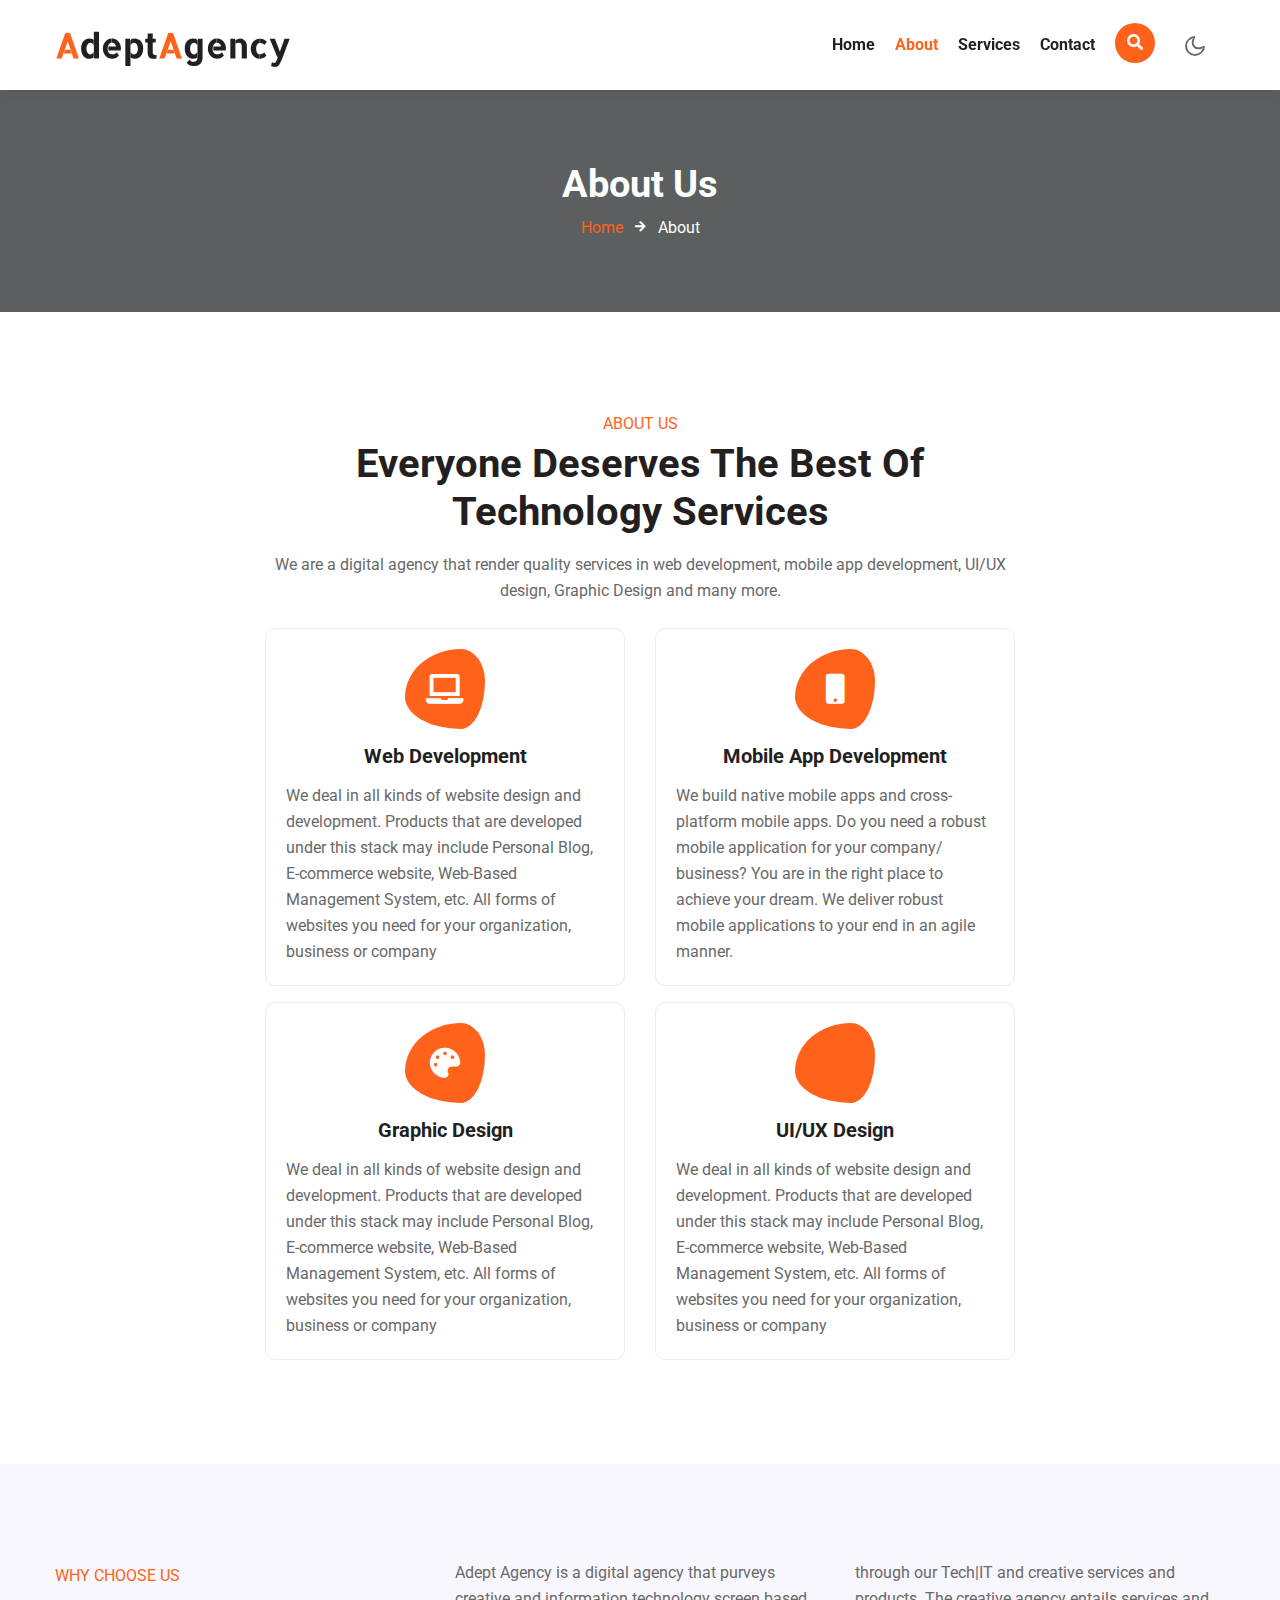
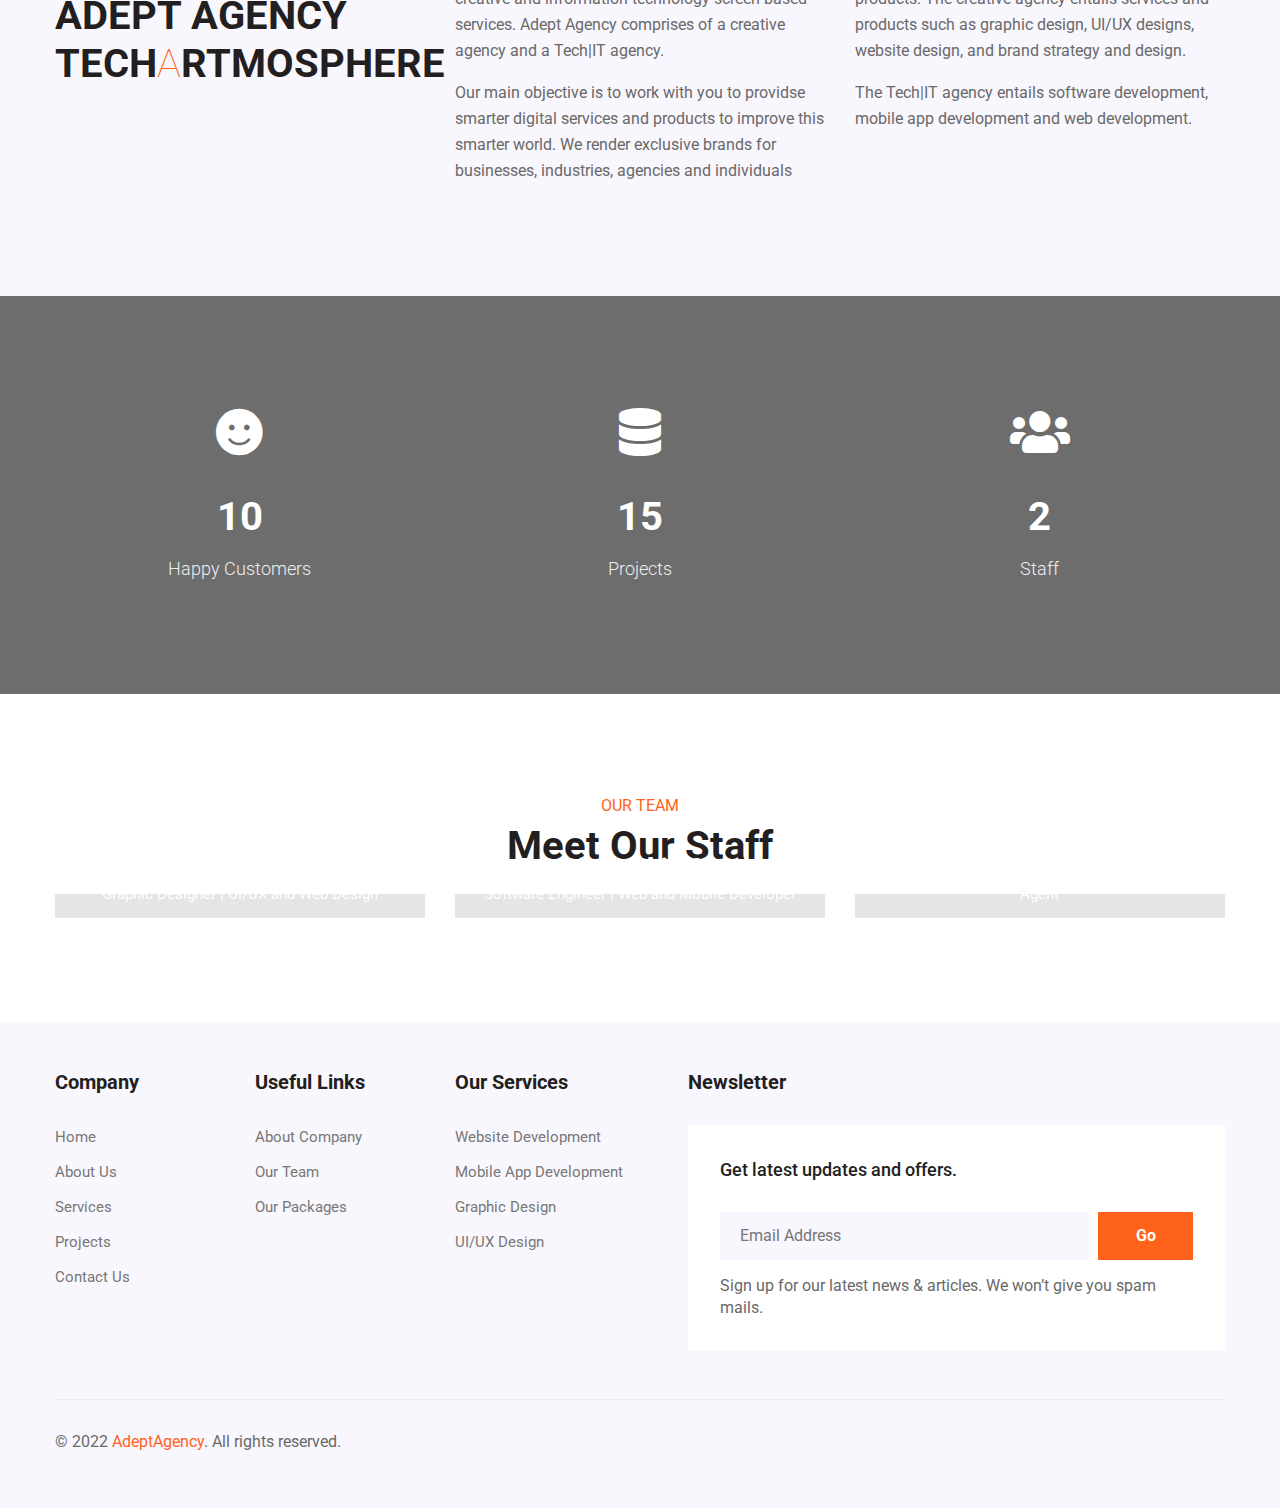
==== about.html @ 62097766 "Home page worked on" ====
<!--
Author: W3layouts
Author URL: http://w3layouts.com
-->
<!doctype html>
<html lang="en">

<head>
  <!-- Required meta tags -->
  <meta charset="utf-8">
  <meta name="viewport" content="width=device-width, initial-scale=1, shrink-to-fit=no">
  <title>Adept Agency | About</title>
  <!-- google fonts -->
  <link href="//fonts.googleapis.com/css2?family=Roboto:wght@300;400;700&display=swap" rel="stylesheet">
  <link href="//fonts.googleapis.com/css2?family=Allerta+Stencil&display=swap" rel="stylesheet">
  <!-- google fonts -->
  <!-- Template CSS -->
  <link rel="stylesheet" href="assets/css/style-starter.css">
  <link href="https://cdnjs.cloudflare.com/ajax/libs/font-awesome/5.13.0/css/all.min.css" rel="stylesheet">
  <link rel="stylesheet" href="./assets/css/custom-styles.css">
  <!-- Template CSS -->
</head>

<body>
  <!--header-->
  <header id="site-header" class="fixed-top">
    <div class="container">
      <nav class="navbar navbar-expand-lg stroke">
        <h1><a class="navbar-brand mr-lg-5" href="index.html">
            <span>A</span>dept<span>A</span>gency
          </a></h1>
        <!-- if logo is image enable this   
      <a class="navbar-brand" href="#index.html">
          <img src="image-path" alt="Your logo" title="Your logo" style="height:35px;" />
      </a> -->
        <button class="navbar-toggler  collapsed bg-gradient" type="button" data-toggle="collapse"
          data-target="#navbarTogglerDemo02" aria-controls="navbarTogglerDemo02" aria-expanded="false"
          aria-label="Toggle navigation">
          <span class="navbar-toggler-icon fa icon-expand fa-bars"></span>
          <span class="navbar-toggler-icon fa icon-close fa-times"></span>
          </span>
        </button>

        <div class="collapse navbar-collapse" id="navbarTogglerDemo02">
          <ul class="navbar-nav ml-auto">
            <li class="nav-item">
              <a class="nav-link" href="index.html">Home <span class="sr-only">(current)</span></a>
            </li>
            <li class="nav-item active">
              <a class="nav-link" href="about.html">About</a>
            </li>
            <li class="nav-item">
              <a class="nav-link" href="services.html">Services</a>
            </li>

            <li class="nav-item">
              <a class="nav-link" href="contact.html">Contact</a>
            </li>
            <div class="search-right">
              <a href="#search" title="search"><span class="fa fa-search" aria-hidden="true"></span></a>
              <!-- search popup -->
              <div id="search" class="pop-overlay">
                <div class="popup">

                  <form action="#" method="GET" class="search-box">
                    <input type="search" placeholder="Enter Keyword" name="search" required="required" autofocus="">
                    <button type="submit" class="btn">Search Now</button>
                  </form>

                </div>
                <a class="close" href="#close">×</a>
              </div>
              <!-- /search popup -->
            </div>
          </ul>
        </div>
        <!-- toggle switch for light and dark theme -->
        <div class="mobile-position">
          <nav class="navigation">
            <div class="theme-switch-wrapper">
              <label class="theme-switch" for="checkbox">
                <input type="checkbox" id="checkbox">
                <div class="mode-container">
                  <i class="gg-sun"></i>
                  <i class="gg-moon"></i>
                </div>
              </label>
            </div>
          </nav>
        </div>
        <!-- //toggle switch for light and dark theme -->
      </nav>
    </div>
  </header>
  <!-- //header -->
  <!-- about breadcrumb -->
  <section class="w3l-about-breadcrumb text-center">
    <div class="breadcrumb-bg breadcrumb-bg-about py-sm-5 py-4">
      <div class="container py-2">
        <h2 class="title">About Us</h2>
        <ul class="breadcrumbs-custom-path mt-2">
          <li><a href="#url">Home</a></li>
          <li class="active"><span class="fa fa-arrow-right mx-2" aria-hidden="true"></span> About </li>
        </ul>
      </div>
    </div>
  </section>
  <!-- //about breadcrumb -->
  <!-- /about-6-->
  <section class="w3l-cta4 py-5">
      <div class="container py-lg-5">
        <div class="ab-section text-center">
          <h6 class="sub-title">About Us</h6>
          <h3 class="hny-title">Everyone Deserves the Best of Technology Services</h3>
          <p class="py-3">We are a digital agency that render quality services in web development, mobile app development, UI/UX design, Graphic Design and many more.</p>
          <div class="row text-center">
              <div class="col-md-6 my-2">
                <div class="card custom-card">
                  <div class="card-body">
                    <span class="custom-what-we-do-icon-box">
                      <i class="fa fa-laptop-o custom-what-we-do-icon"></i>
                    </span>
                    <h3 class="custom-what-we-do-text">Web Development</h3>
                    <p style="text-align: left;">We deal in all kinds of website design and development. Products that are developed under this stack may include Personal Blog, E-commerce website, Web-Based Management System, etc. All forms of websites you need for your organization, business or company</p>
                  </div>
                </div>
              </div>
              <div class="col-md-6 my-2">
                <div class="card custom-card">
                  <div class="card-body">
                    <span class="custom-what-we-do-icon-box">
                      <i class="fa fa-mobile custom-what-we-do-icon"></i>
                    </span>
                    <h3 class="custom-what-we-do-text">Mobile App Development</h3>
                    <p style="text-align: left;">We build native mobile apps and cross-platform mobile apps. Do you need a robust mobile application for your company/ business? You are in the right place to achieve your dream. We deliver robust mobile applications to your end in an agile manner.</p>
                  </div>
                </div>
              </div>
          </div>
          <div class="row text-center">
            <div class="col-md-6 my-2">
              <div class="card custom-card">
                <div class="card-body">
                  <span class="custom-what-we-do-icon-box">
                    <i class="fa fa-palette custom-what-we-do-icon"></i>
                  </span>
                  <h3 class="custom-what-we-do-text">Graphic Design</h3>
                  <p style="text-align: left;">We deal in all kinds of website design and development. Products that are developed under this stack may include Personal Blog, E-commerce website, Web-Based Management System, etc. All forms of websites you need for your organization, business or company</p>
                </div>
              </div>
            </div>
            <div class="col-md-6 my-2">
              <div class="card custom-card">
                <div class="card-body">
                  <span class="custom-what-we-do-icon-box">
                    <i class="fa fa-chart custom-what-we-do-icon"></i>
                  </span>
                  <h3 class="custom-what-we-do-text">UI/UX Design</h3>
                  <p style="text-align: left;">We deal in all kinds of website design and development. Products that are developed under this stack may include Personal Blog, E-commerce website, Web-Based Management System, etc. All forms of websites you need for your organization, business or company</p>
                </div>
              </div>
            </div>
          </div>
        </div>
      </div>
  </section>
  <!-- //about-6-->
   <!-- /content-6-->
   <section class="w3l-content-6 py-5" id="why">
    <div class="container py-lg-5">
      <div class="row">
        <div class="col-lg-4 content-6-left">
          <h6 class="sub-title">Why Choose Us</h6>
          <h3 class="hny-title">ADEPT AGENCY TECH<span style="color: var(--primary-color)">A</span>RTMOSPHERE</h3>
        </div>
        <div class="col-lg-4 content-6-right mt-lg-0 mt-4">
          <p class="mb-3">Adept Agency is a digital agency that purveys creative and information technology screen based services. Adept Agency comprises of a creative agency and a Tech|IT agency.</p>
            <p class="mb-3">Our main objective is to work with you to providse smarter digital services and products to improve this smarter world. We render exclusive brands for businesses, industries, agencies and individuals</p>
            
        </div>
        <div class="col-lg-4 content-6-right mt-lg-0 mt-4">
          <p class="mb-3"> through our Tech|IT and creative services and products. The creative agency entails services and products such as graphic design, UI/UX designs, website design, and brand strategy and design.</p>
            <p class="mb-3">The Tech|IT agency entails software development, mobile app development and web development.</p>
        </div>
      </div>
    </div>
</section>
<!-- //content-6-->
  <!-- stats -->
  <section class="w3l-statshny py-5" id="stats">
    <div class="container py-lg-5 py-md-4">
      <div class="w3-stats-inner-info">
        <div class="row">
          <div class="col-xs-12 col-sm-4 my-3 stats_info counter_grid text-center">
            <span class="fa fa-smile-o"></span>
            <p class="counter">10</p>
            <h4>Happy Customers</h4>
          </div>
          <a href="projects.html" class="col-xs-12 col-sm-4 my-3 stats_info counter_grid1 text-center" style="display: block;">
            <span class="fa fa-database"></span>
            <p class="counter">15</p>
            <h4>Projects</h4>
          </a>
          <a href="#team" class="col-xs-12 col-sm-4 my-3 stats_info counter_grid text-center staff-link">
            <span class="fa fa-users"></span>
            <p class="counter">2</p>
            <h4>Staff</h4>
          </a>
        </div>
      </div>
    </div>
  </section>
  <!-- //stats -->
  <!-- team -->
  <section class="w3l-team" id="team">
    <div class="team-block py-5">
      <div class="container py-lg-5">
        <div class="title-content text-center mb-lg-3 mb-4">
          <h6 class="sub-title">Our Team</h6>
          <h3 class="hny-title">Meet Our Staff</h3>
        </div>
        <div class="row">
          <div class="col-xs-12 col-md-4 my-2">
            <div class="box16">
              <a href="#url"><img src="assets/images/team/elijah.jpg" alt="" class="img-fluid" /></a>
              <div class="box-content">
                <h3 class="title"><a href="#url">Elijah Kobina Ackah</a></h3>
                <span class="post">Graphic Designer | UI/UX and Web Design</span>
                <ul class="social">
                  <li>
                    <a href="#" class="facebook">
                      <span class="fa fa-facebook-f"></span>
                    </a>
                  </li>
                  <li>
                    <a href="https://mobile.twitter.com/ElijahKobina" class="twitter">
                      <span class="fa fa-twitter"></span>
                    </a>
                  </li>
                </ul>
              </div>
            </div>
          </div>
          <div class="col-xs-12 col-md-4 my-2">
            <div class="box16">
              <a href="#url"><img src="assets/images/team/francis.JPG" alt="" class="img-fluid" /></a>
              <div class="box-content">
                <h3 class="title"><a href="#url">Francis Buabin Owusu</a></h3>
                <span class="post">Software Engineer | Web and Mobile Developer</span>
                <ul class="social">
                  <li>
                    <a href="#" class="facebook">
                      <span class="fa fa-facebook-f"></span>
                    </a>
                  </li>
                  <li>
                    <a href="#" class="twitter">
                      <span class="fa fa-twitter"></span>
                    </a>
                  </li>
                </ul>
              </div>
            </div>
          </div>
          <div class="col-xs-12 col-md-4 my-2">
            <div class="box16">
              <a href="#url"><img src="assets/images/team3.jpg" alt="" class="img-fluid" /></a>
              <div class="box-content">
                <h3 class="title"><a href="#url">Smith roy</a></h3>
                <span class="post">Agent</a></span>
                <ul class="social">
                  <li>
                    <a href="#" class="facebook">
                      <span class="fa fa-facebook-f"></span>
                    </a>
                  </li>
                  <li>
                    <a href="#" class="twitter">
                      <span class="fa fa-twitter"></span>
                    </a>
                  </li>
                </ul>
              </div>
            </div>
          </div>
        </div>
      </div>
    </div>
  </section>
  <!-- //team -->

  <!--/w3l-footer-29-main-->
  <footer>
    <!-- footer -->
    <section class="w3l-footer">
      <div class="w3l-footer-16-main py-5">
        <div class="container">
          <div class="row">
            <div class="col-lg-6 column">
              <div class="row">
                <div class="col-md-4 column">
                  <h3>Company</h3>
                  <ul class="footer-gd-16">
                    <li><a href="index.html">Home</a></li>
                    <li><a href="about.html">About Us</a></li>
                    <li><a href="services.html">Services</a></li>
                    <li><a href="projects.html">Projects</a></li>
                    <li><a href="contact.html">Contact Us</a></li>
                  </ul>
                </div>
                <div class="col-md-4 column mt-md-0 mt-4">
                  <h3>Useful Links</h3>
                  <ul class="footer-gd-16">
                    <li><a href="about.html">About Company</a></li>
                    <li><a href="about.html">Our Team</a></li>
                    <li><a href="services.html">Our Packages</a></li>
                  </ul>
                </div>
                <div class="col-md-4 column mt-md-0 mt-4">
                  <h3>Our Services</h3>
                  <ul class="footer-gd-16">
                    <li><a href="services.html">Website Development</a></li>
                    <li><a href="services.html">Mobile App Development</a></li>
                    <li><a href="services.html">Graphic Design</a></li>
                    <li><a href="services.html">UI/UX Design</a></li>
                  </ul>
                </div>
              </div>
            </div>
            <div class="col-lg-6 col-md-12 column pl-lg-5 column4 mt-lg-0 mt-5">
              <h3>Newsletter </h3>
              <div class="end-column">
                <h4>Get latest updates and offers.</h4>
                <form action="#" class="subscribe" method="post">
                  <input type="email" name="email" placeholder="Email Address" required="">
                  <button type="submit">Go</button>
                </form>
                <p>Sign up for our latest news & articles. We won’t give you spam mails.</p>
              </div>
            </div>
          </div>
          <div class="d-flex below-section justify-content-between align-items-center pt-4 mt-5">
            <div class="columns text-lg-left text-center">
              <p>&copy; 2022 <a href="index.html" style="color: var(--primary-color);">AdeptAgency</a>. All rights reserved. 
              </p>
            </div>
            <div class="columns-2 mt-lg-0 mt-3">
              <ul class="social">
                <li><a href="#facebook"><span class="fa fa-facebook" aria-hidden="true"></span></a>
                </li>
                <li><a href="#linkedin"><span class="fa fa-linkedin" aria-hidden="true"></span></a>
                </li>
                <li><a href="#twitter"><span class="fa fa-twitter" aria-hidden="true"></span></a>
                </li>
                <li><a href="#google"><span class="fa fa-instagram" style="font-weight: bolder;" aria-hidden="true"></span></a>
                </li>
                <li><a href="#github"><span class="fa fa-whatsapp" style="font-weight: bolder;" aria-hidden="true"></span></a>
                </li>
              </ul>
            </div>
          </div>
        </div>
      </div>
  
      <!-- move top -->
      <button onclick="topFunction()" id="movetop" title="Go to top">
        <span class="fa fa-angle-up"></span>
      </button>
      <script>
        // When the user scrolls down 20px from the top of the document, show the button
        window.onscroll = function () {
          scrollFunction()
        };
  
        function scrollFunction() {
          if (document.body.scrollTop > 20 || document.documentElement.scrollTop > 20) {
            document.getElementById("movetop").style.display = "block";
          } else {
            document.getElementById("movetop").style.display = "none";
          }
        }
  
        // When the user clicks on the button, scroll to the top of the document
        function topFunction() {
          document.body.scrollTop = 0;
          document.documentElement.scrollTop = 0;
        }
      </script>
      <!-- //move top -->
      <script>
        $(function () {
          $('.navbar-toggler').click(function () {
            $('body').toggleClass('noscroll');
          })
        });
      </script>
    </section>
    <!-- //footer -->
  </footer>
  <!--//w3l-footer-29-main-->
  <!-- Template JavaScript -->
  <script src="assets/js/jquery-3.3.1.min.js"></script>
  <script src="assets/js/theme-change.js"></script>
  <!-- stats number counter-->
  <script src="assets/js/jquery.waypoints.min.js"></script>
  <script src="assets/js/jquery.countup.js"></script>
  <script>
    $('.counter').countUp();
  </script>
  <!-- //stats number counter -->
  <!--/MENU-JS-->
  <script>
    $(window).on("scroll", function () {
      var scroll = $(window).scrollTop();

      if (scroll >= 80) {
        $("#site-header").addClass("nav-fixed");
      } else {
        $("#site-header").removeClass("nav-fixed");
      }
    });

    //Main navigation Active Class Add Remove
    $(".navbar-toggler").on("click", function () {
      $("header").toggleClass("active");
    });
    $(document).on("ready", function () {
      if ($(window).width() > 991) {
        $("header").removeClass("active");
      }
      $(window).on("resize", function () {
        if ($(window).width() > 991) {
          $("header").removeClass("active");
        }
      });
    });
  </script>
  <!--//MENU-JS-->

  <script src="assets/js/bootstrap.min.js"></script>

</body>

</html>
---- assets/css/style-starter.css ----
/*--
Author: W3layouts
Author URL: http://w3layouts.com
--*/
@charset "UTF-8";

/*!
 * Bootstrap v4.4.1 (https://getbootstrap.com/)
 * Copyright 2011-2019 The Bootstrap Authors
 * Copyright 2011-2019 Twitter, Inc.
 * Licensed under MIT (https://github.com/twbs/bootstrap/blob/master/LICENSE)
 */
:root {
  --blue: #007bff;
  --indigo: #6610f2;
  --purple: #6f42c1;
  --pink: #e83e8c;
  --red: #dc3545;
  --orange: #fd7e14;
  --yellow: #ffc107;
  --green: #28a745;
  --teal: #20c997;
  --cyan: #17a2b8;
  --white: #fff;
  --gray: #6c757d;
  --gray-dark: #343a40;
  --primary: #011627;
  --secondary: #1fa12e;
  --success: #28a745;
  --info: #17a2b8;
  --warning: #ffc107;
  --danger: #dc3545;
  --light: #f8f9fa;
  --dark: #343a40;
  --breakpoint-xs: 0;
  --breakpoint-sm: 576px;
  --breakpoint-md: 768px;
  --breakpoint-lg: 992px;
  --breakpoint-xl: 1200px;
  --font-family-sans-serif: -apple-system, BlinkMacSystemFont, "Segoe UI",
    Roboto, "Helvetica Neue", Arial, "Noto Sans", sans-serif,
    "Apple Color Emoji", "Segoe UI Emoji", "Segoe UI Symbol", "Noto Color Emoji";
  --font-family-monospace: SFMono-Regular, Menlo, Monaco, Consolas,
    "Liberation Mono", "Courier New", monospace;
}

*,
*::before,
*::after {
  box-sizing: border-box;
}

html {
  font-family: "Roboto", sans-serif;
  line-height: 1.15;
  -webkit-text-size-adjust: 100%;
  -webkit-tap-highlight-color: rgba(0, 0, 0, 0);
}

article,
aside,
figcaption,
figure,
footer,
header,
hgroup,
main,
nav,
section {
  display: block;
}

body {
  margin: 0;
  font-family: -apple-system, BlinkMacSystemFont, "Segoe UI", Roboto,
    "Helvetica Neue", Arial, "Noto Sans", sans-serif, "Apple Color Emoji",
    "Segoe UI Emoji", "Segoe UI Symbol", "Noto Color Emoji";
  font-size: 1rem;
  font-weight: 400;
  line-height: 1.5;
  color: #212529;
  text-align: left;
  background-color: #fff;
}

[tabindex="-1"]:focus:not(:focus-visible) {
  outline: 0 !important;
}

hr {
  box-sizing: content-box;
  height: 0;
  overflow: visible;
}

h1,
h2,
h3,
h4,
h5,
h6 {
  margin-top: 0;
  margin-bottom: 0.5rem;
}

p {
  margin-top: 0;
  margin-bottom: 1rem;
}

abbr[title],
abbr[data-original-title] {
  text-decoration: underline;
  -webkit-text-decoration: underline dotted;
  text-decoration: underline dotted;
  cursor: help;
  border-bottom: 0;
  -webkit-text-decoration-skip-ink: none;
  text-decoration-skip-ink: none;
}

address {
  margin-bottom: 1rem;
  font-style: normal;
  line-height: inherit;
}

ol,
ul,
dl {
  margin-top: 0;
  margin-bottom: 1rem;
}

ol ol,
ul ul,
ol ul,
ul ol {
  margin-bottom: 0;
}

dt {
  font-weight: 700;
}

dd {
  margin-bottom: 0.5rem;
  margin-left: 0;
}

blockquote {
  margin: 0 0 1rem;
}

b,
strong {
  font-weight: bolder;
}

small {
  font-size: 80%;
}

sub,
sup {
  position: relative;
  font-size: 75%;
  line-height: 0;
  vertical-align: baseline;
}

sub {
  bottom: -0.25em;
}

sup {
  top: -0.5em;
}

a {
  color: #011627;
  text-decoration: none;
  background-color: transparent;
}

a:hover {
  color: #011627;
  text-decoration: underline;
}

a:not([href]) {
  color: inherit;
  text-decoration: none;
}

a:not([href]):hover {
  color: inherit;
  text-decoration: none;
}

pre,
code,
kbd,
samp {
  font-family: SFMono-Regular, Menlo, Monaco, Consolas, "Liberation Mono",
    "Courier New", monospace;
  font-size: 1em;
}

pre {
  margin-top: 0;
  margin-bottom: 1rem;
  overflow: auto;
}

figure {
  margin: 0 0 1rem;
}

img {
  vertical-align: middle;
  border-style: none;
}

svg {
  overflow: hidden;
  vertical-align: middle;
}

table {
  border-collapse: collapse;
}

caption {
  padding-top: 0.75rem;
  padding-bottom: 0.75rem;
  color: #6c757d;
  text-align: left;
  caption-side: bottom;
}

th {
  text-align: inherit;
}

label {
  display: inline-block;
  margin-bottom: 0.5rem;
}

button {
  border-radius: 0;
}

button:focus {
  outline: 1px dotted;
  outline: 5px auto -webkit-focus-ring-color;
}

input,
button,
select,
optgroup,
textarea {
  margin: 0;
  font-family: "Roboto", sans-serif;
  font-size: inherit;
  line-height: inherit;
}

button,
input {
  overflow: visible;
}

button,
select {
  text-transform: none;
}

select {
  word-wrap: normal;
}

button,
[type="button"],
[type="reset"],
[type="submit"] {
  -webkit-appearance: button;
}

button:not(:disabled),
[type="button"]:not(:disabled),
[type="reset"]:not(:disabled),
[type="submit"]:not(:disabled) {
  cursor: pointer;
}

button::-moz-focus-inner,
[type="button"]::-moz-focus-inner,
[type="reset"]::-moz-focus-inner,
[type="submit"]::-moz-focus-inner {
  padding: 0;
  border-style: none;
}

input[type="radio"],
input[type="checkbox"] {
  box-sizing: border-box;
  padding: 0;
}

input[type="date"],
input[type="time"],
input[type="datetime-local"],
input[type="month"] {
  -webkit-appearance: listbox;
}

textarea {
  overflow: auto;
  resize: vertical;
}

fieldset {
  min-width: 0;
  padding: 0;
  margin: 0;
  border: 0;
}

legend {
  display: block;
  width: 100%;
  max-width: 100%;
  padding: 0;
  margin-bottom: 0.5rem;
  font-size: 1.5rem;
  line-height: inherit;
  color: inherit;
  white-space: normal;
}

@media (max-width: 1200px) {
  legend {
    font-size: calc(1.275rem + 0.3vw);
  }
}

progress {
  vertical-align: baseline;
}

[type="number"]::-webkit-inner-spin-button,
[type="number"]::-webkit-outer-spin-button {
  height: auto;
}

[type="search"] {
  outline-offset: -2px;
  -webkit-appearance: none;
}

[type="search"]::-webkit-search-decoration {
  -webkit-appearance: none;
}

::-webkit-file-upload-button {
  font: inherit;
  -webkit-appearance: button;
}

output {
  display: inline-block;
}

summary {
  display: list-item;
  cursor: pointer;
}

template {
  display: none;
}

[hidden] {
  display: none !important;
}

h1,
h2,
h3,
h4,
h5,
h6,
.h1,
.h2,
.h3,
.h4,
.h5,
.h6 {
  margin-bottom: 0.5rem;
  font-weight: 500;
  line-height: 1.2;
}

h1,
.h1 {
  font-size: 2.5rem;
}

@media (max-width: 1200px) {
  h1,
  .h1 {
    font-size: calc(1.375rem + 1.5vw);
  }
}

h2,
.h2 {
  font-size: 2rem;
}

@media (max-width: 1200px) {
  h2,
  .h2 {
    font-size: calc(1.325rem + 0.9vw);
  }
}

h3,
.h3 {
  font-size: 1.75rem;
}

@media (max-width: 1200px) {
  h3,
  .h3 {
    font-size: calc(1.3rem + 0.6vw);
  }
}

h4,
.h4 {
  font-size: 1.5rem;
}

@media (max-width: 1200px) {
  h4,
  .h4 {
    font-size: calc(1.275rem + 0.3vw);
  }
}

h5,
.h5 {
  font-size: 1.25rem;
}

h6,
.h6 {
  font-size: 1rem;
}

.lead {
  font-size: 1.25rem;
  font-weight: 300;
}

.display-1 {
  font-size: 6rem;
  font-weight: 300;
  line-height: 1.2;
}

@media (max-width: 1200px) {
  .display-1 {
    font-size: calc(1.725rem + 5.7vw);
  }
}

.display-2 {
  font-size: 5.5rem;
  font-weight: 300;
  line-height: 1.2;
}

@media (max-width: 1200px) {
  .display-2 {
    font-size: calc(1.675rem + 5.1vw);
  }
}

.display-3 {
  font-size: 4.5rem;
  font-weight: 300;
  line-height: 1.2;
}

@media (max-width: 1200px) {
  .display-3 {
    font-size: calc(1.575rem + 3.9vw);
  }
}

.display-4 {
  font-size: 3.5rem;
  font-weight: 300;
  line-height: 1.2;
}

@media (max-width: 1200px) {
  .display-4 {
    font-size: calc(1.475rem + 2.7vw);
  }
}

hr {
  margin-top: 1rem;
  margin-bottom: 1rem;
  border: 0;
  border-top: 1px solid rgba(0, 0, 0, 0.1);
}

small,
.small {
  font-size: 80%;
  font-weight: 400;
}

mark,
.mark {
  padding: 0.2em;
  background-color: #fcf8e3;
}

.list-unstyled {
  padding-left: 0;
  list-style: none;
}

.list-inline {
  padding-left: 0;
  list-style: none;
}

.list-inline-item {
  display: inline-block;
}

.list-inline-item:not(:last-child) {
  margin-right: 0.5rem;
}

.initialism {
  font-size: 90%;
  text-transform: uppercase;
}

.blockquote {
  margin-bottom: 1rem;
  font-size: 1.25rem;
}

.blockquote-footer {
  display: block;
  font-size: 80%;
  color: var(--font-color);
  font-weight: 500;
}

.blockquote-footer::before {
  content: "\2014\00A0";
}

.img-fluid {
  max-width: 100%;
  height: auto;
}

.img-thumbnail {
  padding: 0.25rem;
  background-color: #fff;
  border: 1px solid #dee2e6;
  border-radius: 0.25rem;
  max-width: 100%;
  height: auto;
}

.figure {
  display: inline-block;
}

.figure-img {
  margin-bottom: 0.5rem;
  line-height: 1;
}

.figure-caption {
  font-size: 90%;
  color: #6c757d;
}

code {
  font-size: 87.5%;
  color: #e83e8c;
  word-wrap: break-word;
}

a > code {
  color: inherit;
}

kbd {
  padding: 0.2rem 0.4rem;
  font-size: 87.5%;
  color: #fff;
  background-color: #212529;
  border-radius: 0.2rem;
}

kbd kbd {
  padding: 0;
  font-size: 100%;
  font-weight: 700;
}

pre {
  display: block;
  font-size: 87.5%;
  color: #212529;
}

pre code {
  font-size: inherit;
  color: inherit;
  word-break: normal;
}

.pre-scrollable {
  max-height: 340px;
  overflow-y: scroll;
}

.container {
  width: 100%;
  padding-right: 15px;
  padding-left: 15px;
  margin-right: auto;
  margin-left: auto;
}

@media (min-width: 576px) {
  .container {
    max-width: 540px;
  }
}

@media (min-width: 768px) {
  .container {
    max-width: 720px;
  }
}

@media (min-width: 992px) {
  .container {
    max-width: 960px;
  }
}

@media (min-width: 1200px) {
  .container {
    max-width: 1140px;
  }
}

.container-fluid,
.container-sm,
.container-md,
.container-lg,
.container-xl {
  width: 100%;
  padding-right: 15px;
  padding-left: 15px;
  margin-right: auto;
  margin-left: auto;
}

@media (min-width: 576px) {
  .container,
  .container-sm {
    max-width: 540px;
  }
}

@media (min-width: 768px) {
  .container,
  .container-sm,
  .container-md {
    max-width: 720px;
  }
}

@media (min-width: 992px) {
  .container,
  .container-sm,
  .container-md,
  .container-lg {
    max-width: 960px;
  }
}

@media (min-width: 1200px) {
  .container,
  .container-sm,
  .container-md,
  .container-lg,
  .container-xl {
    max-width: 1140px;
  }
}

.row {
  display: flex;
  flex-wrap: wrap;
  margin-right: -15px;
  margin-left: -15px;
}

.no-gutters {
  margin-right: 0;
  margin-left: 0;
}

.no-gutters > .col,
.no-gutters > [class*="col-"] {
  padding-right: 0;
  padding-left: 0;
}

.col-1,
.col-2,
.col-3,
.col-4,
.col-5,
.col-6,
.col-7,
.col-8,
.col-9,
.col-10,
.col-11,
.col-12,
.col,
.col-auto,
.col-sm-1,
.col-sm-2,
.col-sm-3,
.col-sm-4,
.col-sm-5,
.col-sm-6,
.col-sm-7,
.col-sm-8,
.col-sm-9,
.col-sm-10,
.col-sm-11,
.col-sm-12,
.col-sm,
.col-sm-auto,
.col-md-1,
.col-md-2,
.col-md-3,
.col-md-4,
.col-md-5,
.col-md-6,
.col-md-7,
.col-md-8,
.col-md-9,
.col-md-10,
.col-md-11,
.col-md-12,
.col-md,
.col-md-auto,
.col-lg-1,
.col-lg-2,
.col-lg-3,
.col-lg-4,
.col-lg-5,
.col-lg-6,
.col-lg-7,
.col-lg-8,
.col-lg-9,
.col-lg-10,
.col-lg-11,
.col-lg-12,
.col-lg,
.col-lg-auto,
.col-xl-1,
.col-xl-2,
.col-xl-3,
.col-xl-4,
.col-xl-5,
.col-xl-6,
.col-xl-7,
.col-xl-8,
.col-xl-9,
.col-xl-10,
.col-xl-11,
.col-xl-12,
.col-xl,
.col-xl-auto {
  position: relative;
  width: 100%;
  padding-right: 15px;
  padding-left: 15px;
}

.col {
  flex-basis: 0;
  flex-grow: 1;
  max-width: 100%;
}

.row-cols-1 > * {
  flex: 0 0 100%;
  max-width: 100%;
}

.row-cols-2 > * {
  flex: 0 0 50%;
  max-width: 50%;
}

.row-cols-3 > * {
  flex: 0 0 33.33333%;
  max-width: 33.33333%;
}

.row-cols-4 > * {
  flex: 0 0 25%;
  max-width: 25%;
}

.row-cols-5 > * {
  flex: 0 0 20%;
  max-width: 20%;
}

.row-cols-6 > * {
  flex: 0 0 16.66667%;
  max-width: 16.66667%;
}

.col-auto {
  flex: 0 0 auto;
  width: auto;
  max-width: 100%;
}

.col-1 {
  flex: 0 0 8.33333%;
  max-width: 8.33333%;
}

.col-2 {
  flex: 0 0 16.66667%;
  max-width: 16.66667%;
}

.col-3 {
  flex: 0 0 25%;
  max-width: 25%;
}

.col-4 {
  flex: 0 0 33.33333%;
  max-width: 33.33333%;
}

.col-5 {
  flex: 0 0 41.66667%;
  max-width: 41.66667%;
}

.col-6 {
  flex: 0 0 50%;
  max-width: 50%;
}

.col-7 {
  flex: 0 0 58.33333%;
  max-width: 58.33333%;
}

.col-8 {
  flex: 0 0 66.66667%;
  max-width: 66.66667%;
}

.col-9 {
  flex: 0 0 75%;
  max-width: 75%;
}

.col-10 {
  flex: 0 0 83.33333%;
  max-width: 83.33333%;
}

.col-11 {
  flex: 0 0 91.66667%;
  max-width: 91.66667%;
}

.col-12 {
  flex: 0 0 100%;
  max-width: 100%;
}

.order-first {
  order: -1;
}

.order-last {
  order: 13;
}

.order-0 {
  order: 0;
}

.order-1 {
  order: 1;
}

.order-2 {
  order: 2;
}

.order-3 {
  order: 3;
}

.order-4 {
  order: 4;
}

.order-5 {
  order: 5;
}

.order-6 {
  order: 6;
}

.order-7 {
  order: 7;
}

.order-8 {
  order: 8;
}

.order-9 {
  order: 9;
}

.order-10 {
  order: 10;
}

.order-11 {
  order: 11;
}

.order-12 {
  order: 12;
}

.offset-1 {
  margin-left: 8.33333%;
}

.offset-2 {
  margin-left: 16.66667%;
}

.offset-3 {
  margin-left: 25%;
}

.offset-4 {
  margin-left: 33.33333%;
}

.offset-5 {
  margin-left: 41.66667%;
}

.offset-6 {
  margin-left: 50%;
}

.offset-7 {
  margin-left: 58.33333%;
}

.offset-8 {
  margin-left: 66.66667%;
}

.offset-9 {
  margin-left: 75%;
}

.offset-10 {
  margin-left: 83.33333%;
}

.offset-11 {
  margin-left: 91.66667%;
}

@media (min-width: 576px) {
  .col-sm {
    flex-basis: 0;
    flex-grow: 1;
    max-width: 100%;
  }

  .row-cols-sm-1 > * {
    flex: 0 0 100%;
    max-width: 100%;
  }

  .row-cols-sm-2 > * {
    flex: 0 0 50%;
    max-width: 50%;
  }

  .row-cols-sm-3 > * {
    flex: 0 0 33.33333%;
    max-width: 33.33333%;
  }

  .row-cols-sm-4 > * {
    flex: 0 0 25%;
    max-width: 25%;
  }

  .row-cols-sm-5 > * {
    flex: 0 0 20%;
    max-width: 20%;
  }

  .row-cols-sm-6 > * {
    flex: 0 0 16.66667%;
    max-width: 16.66667%;
  }

  .col-sm-auto {
    flex: 0 0 auto;
    width: auto;
    max-width: 100%;
  }

  .col-sm-1 {
    flex: 0 0 8.33333%;
    max-width: 8.33333%;
  }

  .col-sm-2 {
    flex: 0 0 16.66667%;
    max-width: 16.66667%;
  }

  .col-sm-3 {
    flex: 0 0 25%;
    max-width: 25%;
  }

  .col-sm-4 {
    flex: 0 0 33.33333%;
    max-width: 33.33333%;
  }

  .col-sm-5 {
    flex: 0 0 41.66667%;
    max-width: 41.66667%;
  }

  .col-sm-6 {
    flex: 0 0 50%;
    max-width: 50%;
  }

  .col-sm-7 {
    flex: 0 0 58.33333%;
    max-width: 58.33333%;
  }

  .col-sm-8 {
    flex: 0 0 66.66667%;
    max-width: 66.66667%;
  }

  .col-sm-9 {
    flex: 0 0 75%;
    max-width: 75%;
  }

  .col-sm-10 {
    flex: 0 0 83.33333%;
    max-width: 83.33333%;
  }

  .col-sm-11 {
    flex: 0 0 91.66667%;
    max-width: 91.66667%;
  }

  .col-sm-12 {
    flex: 0 0 100%;
    max-width: 100%;
  }

  .order-sm-first {
    order: -1;
  }

  .order-sm-last {
    order: 13;
  }

  .order-sm-0 {
    order: 0;
  }

  .order-sm-1 {
    order: 1;
  }

  .order-sm-2 {
    order: 2;
  }

  .order-sm-3 {
    order: 3;
  }

  .order-sm-4 {
    order: 4;
  }

  .order-sm-5 {
    order: 5;
  }

  .order-sm-6 {
    order: 6;
  }

  .order-sm-7 {
    order: 7;
  }

  .order-sm-8 {
    order: 8;
  }

  .order-sm-9 {
    order: 9;
  }

  .order-sm-10 {
    order: 10;
  }

  .order-sm-11 {
    order: 11;
  }

  .order-sm-12 {
    order: 12;
  }

  .offset-sm-0 {
    margin-left: 0;
  }

  .offset-sm-1 {
    margin-left: 8.33333%;
  }

  .offset-sm-2 {
    margin-left: 16.66667%;
  }

  .offset-sm-3 {
    margin-left: 25%;
  }

  .offset-sm-4 {
    margin-left: 33.33333%;
  }

  .offset-sm-5 {
    margin-left: 41.66667%;
  }

  .offset-sm-6 {
    margin-left: 50%;
  }

  .offset-sm-7 {
    margin-left: 58.33333%;
  }

  .offset-sm-8 {
    margin-left: 66.66667%;
  }

  .offset-sm-9 {
    margin-left: 75%;
  }

  .offset-sm-10 {
    margin-left: 83.33333%;
  }

  .offset-sm-11 {
    margin-left: 91.66667%;
  }
}

@media (min-width: 768px) {
  .col-md {
    flex-basis: 0;
    flex-grow: 1;
    max-width: 100%;
  }

  .row-cols-md-1 > * {
    flex: 0 0 100%;
    max-width: 100%;
  }

  .row-cols-md-2 > * {
    flex: 0 0 50%;
    max-width: 50%;
  }

  .row-cols-md-3 > * {
    flex: 0 0 33.33333%;
    max-width: 33.33333%;
  }

  .row-cols-md-4 > * {
    flex: 0 0 25%;
    max-width: 25%;
  }

  .row-cols-md-5 > * {
    flex: 0 0 20%;
    max-width: 20%;
  }

  .row-cols-md-6 > * {
    flex: 0 0 16.66667%;
    max-width: 16.66667%;
  }

  .col-md-auto {
    flex: 0 0 auto;
    width: auto;
    max-width: 100%;
  }

  .col-md-1 {
    flex: 0 0 8.33333%;
    max-width: 8.33333%;
  }

  .col-md-2 {
    flex: 0 0 16.66667%;
    max-width: 16.66667%;
  }

  .col-md-3 {
    flex: 0 0 25%;
    max-width: 25%;
  }

  .col-md-4 {
    flex: 0 0 33.33333%;
    max-width: 33.33333%;
  }

  .col-md-5 {
    flex: 0 0 41.66667%;
    max-width: 41.66667%;
  }

  .col-md-6 {
    flex: 0 0 50%;
    max-width: 50%;
  }

  .col-md-7 {
    flex: 0 0 58.33333%;
    max-width: 58.33333%;
  }

  .col-md-8 {
    flex: 0 0 66.66667%;
    max-width: 66.66667%;
  }

  .col-md-9 {
    flex: 0 0 75%;
    max-width: 75%;
  }

  .col-md-10 {
    flex: 0 0 83.33333%;
    max-width: 83.33333%;
  }

  .col-md-11 {
    flex: 0 0 91.66667%;
    max-width: 91.66667%;
  }

  .col-md-12 {
    flex: 0 0 100%;
    max-width: 100%;
  }

  .order-md-first {
    order: -1;
  }

  .order-md-last {
    order: 13;
  }

  .order-md-0 {
    order: 0;
  }

  .order-md-1 {
    order: 1;
  }

  .order-md-2 {
    order: 2;
  }

  .order-md-3 {
    order: 3;
  }

  .order-md-4 {
    order: 4;
  }

  .order-md-5 {
    order: 5;
  }

  .order-md-6 {
    order: 6;
  }

  .order-md-7 {
    order: 7;
  }

  .order-md-8 {
    order: 8;
  }

  .order-md-9 {
    order: 9;
  }

  .order-md-10 {
    order: 10;
  }

  .order-md-11 {
    order: 11;
  }

  .order-md-12 {
    order: 12;
  }

  .offset-md-0 {
    margin-left: 0;
  }

  .offset-md-1 {
    margin-left: 8.33333%;
  }

  .offset-md-2 {
    margin-left: 16.66667%;
  }

  .offset-md-3 {
    margin-left: 25%;
  }

  .offset-md-4 {
    margin-left: 33.33333%;
  }

  .offset-md-5 {
    margin-left: 41.66667%;
  }

  .offset-md-6 {
    margin-left: 50%;
  }

  .offset-md-7 {
    margin-left: 58.33333%;
  }

  .offset-md-8 {
    margin-left: 66.66667%;
  }

  .offset-md-9 {
    margin-left: 75%;
  }

  .offset-md-10 {
    margin-left: 83.33333%;
  }

  .offset-md-11 {
    margin-left: 91.66667%;
  }
}

@media (min-width: 992px) {
  .col-lg {
    flex-basis: 0;
    flex-grow: 1;
    max-width: 100%;
  }

  .row-cols-lg-1 > * {
    flex: 0 0 100%;
    max-width: 100%;
  }

  .row-cols-lg-2 > * {
    flex: 0 0 50%;
    max-width: 50%;
  }

  .row-cols-lg-3 > * {
    flex: 0 0 33.33333%;
    max-width: 33.33333%;
  }

  .row-cols-lg-4 > * {
    flex: 0 0 25%;
    max-width: 25%;
  }

  .row-cols-lg-5 > * {
    flex: 0 0 20%;
    max-width: 20%;
  }

  .row-cols-lg-6 > * {
    flex: 0 0 16.66667%;
    max-width: 16.66667%;
  }

  .col-lg-auto {
    flex: 0 0 auto;
    width: auto;
    max-width: 100%;
  }

  .col-lg-1 {
    flex: 0 0 8.33333%;
    max-width: 8.33333%;
  }

  .col-lg-2 {
    flex: 0 0 16.66667%;
    max-width: 16.66667%;
  }

  .col-lg-3 {
    flex: 0 0 25%;
    max-width: 25%;
  }

  .col-lg-4 {
    flex: 0 0 33.33333%;
    max-width: 33.33333%;
  }

  .col-lg-5 {
    flex: 0 0 41.66667%;
    max-width: 41.66667%;
  }

  .col-lg-6 {
    flex: 0 0 50%;
    max-width: 50%;
  }

  .col-lg-7 {
    flex: 0 0 58.33333%;
    max-width: 58.33333%;
  }

  .col-lg-8 {
    flex: 0 0 66.66667%;
    max-width: 66.66667%;
  }

  .col-lg-9 {
    flex: 0 0 75%;
    max-width: 75%;
  }

  .col-lg-10 {
    flex: 0 0 83.33333%;
    max-width: 83.33333%;
  }

  .col-lg-11 {
    flex: 0 0 91.66667%;
    max-width: 91.66667%;
  }

  .col-lg-12 {
    flex: 0 0 100%;
    max-width: 100%;
  }

  .order-lg-first {
    order: -1;
  }

  .order-lg-last {
    order: 13;
  }

  .order-lg-0 {
    order: 0;
  }

  .order-lg-1 {
    order: 1;
  }

  .order-lg-2 {
    order: 2;
  }

  .order-lg-3 {
    order: 3;
  }

  .order-lg-4 {
    order: 4;
  }

  .order-lg-5 {
    order: 5;
  }

  .order-lg-6 {
    order: 6;
  }

  .order-lg-7 {
    order: 7;
  }

  .order-lg-8 {
    order: 8;
  }

  .order-lg-9 {
    order: 9;
  }

  .order-lg-10 {
    order: 10;
  }

  .order-lg-11 {
    order: 11;
  }

  .order-lg-12 {
    order: 12;
  }

  .offset-lg-0 {
    margin-left: 0;
  }

  .offset-lg-1 {
    margin-left: 8.33333%;
  }

  .offset-lg-2 {
    margin-left: 16.66667%;
  }

  .offset-lg-3 {
    margin-left: 25%;
  }

  .offset-lg-4 {
    margin-left: 33.33333%;
  }

  .offset-lg-5 {
    margin-left: 41.66667%;
  }

  .offset-lg-6 {
    margin-left: 50%;
  }

  .offset-lg-7 {
    margin-left: 58.33333%;
  }

  .offset-lg-8 {
    margin-left: 66.66667%;
  }

  .offset-lg-9 {
    margin-left: 75%;
  }

  .offset-lg-10 {
    margin-left: 83.33333%;
  }

  .offset-lg-11 {
    margin-left: 91.66667%;
  }
}

@media (min-width: 1200px) {
  .col-xl {
    flex-basis: 0;
    flex-grow: 1;
    max-width: 100%;
  }

  .row-cols-xl-1 > * {
    flex: 0 0 100%;
    max-width: 100%;
  }

  .row-cols-xl-2 > * {
    flex: 0 0 50%;
    max-width: 50%;
  }

  .row-cols-xl-3 > * {
    flex: 0 0 33.33333%;
    max-width: 33.33333%;
  }

  .row-cols-xl-4 > * {
    flex: 0 0 25%;
    max-width: 25%;
  }

  .row-cols-xl-5 > * {
    flex: 0 0 20%;
    max-width: 20%;
  }

  .row-cols-xl-6 > * {
    flex: 0 0 16.66667%;
    max-width: 16.66667%;
  }

  .col-xl-auto {
    flex: 0 0 auto;
    width: auto;
    max-width: 100%;
  }

  .col-xl-1 {
    flex: 0 0 8.33333%;
    max-width: 8.33333%;
  }

  .col-xl-2 {
    flex: 0 0 16.66667%;
    max-width: 16.66667%;
  }

  .col-xl-3 {
    flex: 0 0 25%;
    max-width: 25%;
  }

  .col-xl-4 {
    flex: 0 0 33.33333%;
    max-width: 33.33333%;
  }

  .col-xl-5 {
    flex: 0 0 41.66667%;
    max-width: 41.66667%;
  }

  .col-xl-6 {
    flex: 0 0 50%;
    max-width: 50%;
  }

  .col-xl-7 {
    flex: 0 0 58.33333%;
    max-width: 58.33333%;
  }

  .col-xl-8 {
    flex: 0 0 66.66667%;
    max-width: 66.66667%;
  }

  .col-xl-9 {
    flex: 0 0 75%;
    max-width: 75%;
  }

  .col-xl-10 {
    flex: 0 0 83.33333%;
    max-width: 83.33333%;
  }

  .col-xl-11 {
    flex: 0 0 91.66667%;
    max-width: 91.66667%;
  }

  .col-xl-12 {
    flex: 0 0 100%;
    max-width: 100%;
  }

  .order-xl-first {
    order: -1;
  }

  .order-xl-last {
    order: 13;
  }

  .order-xl-0 {
    order: 0;
  }

  .order-xl-1 {
    order: 1;
  }

  .order-xl-2 {
    order: 2;
  }

  .order-xl-3 {
    order: 3;
  }

  .order-xl-4 {
    order: 4;
  }

  .order-xl-5 {
    order: 5;
  }

  .order-xl-6 {
    order: 6;
  }

  .order-xl-7 {
    order: 7;
  }

  .order-xl-8 {
    order: 8;
  }

  .order-xl-9 {
    order: 9;
  }

  .order-xl-10 {
    order: 10;
  }

  .order-xl-11 {
    order: 11;
  }

  .order-xl-12 {
    order: 12;
  }

  .offset-xl-0 {
    margin-left: 0;
  }

  .offset-xl-1 {
    margin-left: 8.33333%;
  }

  .offset-xl-2 {
    margin-left: 16.66667%;
  }

  .offset-xl-3 {
    margin-left: 25%;
  }

  .offset-xl-4 {
    margin-left: 33.33333%;
  }

  .offset-xl-5 {
    margin-left: 41.66667%;
  }

  .offset-xl-6 {
    margin-left: 50%;
  }

  .offset-xl-7 {
    margin-left: 58.33333%;
  }

  .offset-xl-8 {
    margin-left: 66.66667%;
  }

  .offset-xl-9 {
    margin-left: 75%;
  }

  .offset-xl-10 {
    margin-left: 83.33333%;
  }

  .offset-xl-11 {
    margin-left: 91.66667%;
  }
}

.table {
  width: 100%;
  margin-bottom: 1rem;
  color: #212529;
}

.table th,
.table td {
  padding: 0.75rem;
  vertical-align: top;
  border-top: 1px solid #dee2e6;
}

.table thead th {
  vertical-align: bottom;
  border-bottom: 2px solid #dee2e6;
}

.table tbody + tbody {
  border-top: 2px solid #dee2e6;
}

.table-sm th,
.table-sm td {
  padding: 0.3rem;
}

.table-bordered {
  border: 1px solid #dee2e6;
}

.table-bordered th,
.table-bordered td {
  border: 1px solid #dee2e6;
}

.table-bordered thead th,
.table-bordered thead td {
  border-bottom-width: 2px;
}

.table-borderless th,
.table-borderless td,
.table-borderless thead th,
.table-borderless tbody + tbody {
  border: 0;
}

.table-striped tbody tr:nth-of-type(odd) {
  background-color: rgba(0, 0, 0, 0.05);
}

.table-hover tbody tr:hover {
  color: #212529;
  background-color: rgba(0, 0, 0, 0.075);
}

.table-primary,
.table-primary > th,
.table-primary > td {
  background-color: #dfcaf8;
}

.table-primary th,
.table-primary td,
.table-primary thead th,
.table-primary tbody + tbody {
  border-color: #c49df3;
}

.table-hover .table-primary:hover {
  background-color: #d1b3f5;
}

.table-hover .table-primary:hover > td,
.table-hover .table-primary:hover > th {
  background-color: #d1b3f5;
}

.table-secondary,
.table-secondary > th,
.table-secondary > td {
  background-color: #c3c8d4;
}

.table-secondary th,
.table-secondary td,
.table-secondary thead th,
.table-secondary tbody + tbody {
  border-color: #8f9aaf;
}

.table-hover .table-secondary:hover {
  background-color: #b4bac9;
}

.table-hover .table-secondary:hover > td,
.table-hover .table-secondary:hover > th {
  background-color: #b4bac9;
}

.table-success,
.table-success > th,
.table-success > td {
  background-color: #c3e6cb;
}

.table-success th,
.table-success td,
.table-success thead th,
.table-success tbody + tbody {
  border-color: #8fd19e;
}

.table-hover .table-success:hover {
  background-color: #b1dfbb;
}

.table-hover .table-success:hover > td,
.table-hover .table-success:hover > th {
  background-color: #b1dfbb;
}

.table-info,
.table-info > th,
.table-info > td {
  background-color: #bee5eb;
}

.table-info th,
.table-info td,
.table-info thead th,
.table-info tbody + tbody {
  border-color: #86cfda;
}

.table-hover .table-info:hover {
  background-color: #abdde5;
}

.table-hover .table-info:hover > td,
.table-hover .table-info:hover > th {
  background-color: #abdde5;
}

.table-warning,
.table-warning > th,
.table-warning > td {
  background-color: #ffeeba;
}

.table-warning th,
.table-warning td,
.table-warning thead th,
.table-warning tbody + tbody {
  border-color: #ffdf7e;
}

.table-hover .table-warning:hover {
  background-color: #ffe8a1;
}

.table-hover .table-warning:hover > td,
.table-hover .table-warning:hover > th {
  background-color: #ffe8a1;
}

.table-danger,
.table-danger > th,
.table-danger > td {
  background-color: #f5c6cb;
}

.table-danger th,
.table-danger td,
.table-danger thead th,
.table-danger tbody + tbody {
  border-color: #ed969e;
}

.table-hover .table-danger:hover {
  background-color: #f1b0b7;
}

.table-hover .table-danger:hover > td,
.table-hover .table-danger:hover > th {
  background-color: #f1b0b7;
}

.table-light,
.table-light > th,
.table-light > td {
  background-color: #fdfdfe;
}

.table-light th,
.table-light td,
.table-light thead th,
.table-light tbody + tbody {
  border-color: #fbfcfc;
}

.table-hover .table-light:hover {
  background-color: #ececf6;
}

.table-hover .table-light:hover > td,
.table-hover .table-light:hover > th {
  background-color: #ececf6;
}

.table-dark,
.table-dark > th,
.table-dark > td {
  background-color: #c6c8ca;
}

.table-dark th,
.table-dark td,
.table-dark thead th,
.table-dark tbody + tbody {
  border-color: #95999c;
}

.table-hover .table-dark:hover {
  background-color: #b9bbbe;
}

.table-hover .table-dark:hover > td,
.table-hover .table-dark:hover > th {
  background-color: #b9bbbe;
}

.table-active,
.table-active > th,
.table-active > td {
  background-color: rgba(0, 0, 0, 0.075);
}

.table-hover .table-active:hover {
  background-color: rgba(0, 0, 0, 0.075);
}

.table-hover .table-active:hover > td,
.table-hover .table-active:hover > th {
  background-color: rgba(0, 0, 0, 0.075);
}

.table .thead-dark th {
  color: #fff;
  background-color: #343a40;
  border-color: #454d55;
}

.table .thead-light th {
  color: #495057;
  background-color: #e9ecef;
  border-color: #dee2e6;
}

.table-dark {
  color: #fff;
  background-color: #343a40;
}

.table-dark th,
.table-dark td,
.table-dark thead th {
  border-color: #454d55;
}

.table-dark.table-bordered {
  border: 0;
}

.table-dark.table-striped tbody tr:nth-of-type(odd) {
  background-color: rgba(255, 255, 255, 0.05);
}

.table-dark.table-hover tbody tr:hover {
  color: #fff;
  background-color: rgba(255, 255, 255, 0.075);
}

@media (max-width: 575.98px) {
  .table-responsive-sm {
    display: block;
    width: 100%;
    overflow-x: auto;
    -webkit-overflow-scrolling: touch;
  }

  .table-responsive-sm > .table-bordered {
    border: 0;
  }
}

@media (max-width: 767.98px) {
  .table-responsive-md {
    display: block;
    width: 100%;
    overflow-x: auto;
    -webkit-overflow-scrolling: touch;
  }

  .table-responsive-md > .table-bordered {
    border: 0;
  }
}

@media (max-width: 991.98px) {
  .table-responsive-lg {
    display: block;
    width: 100%;
    overflow-x: auto;
    -webkit-overflow-scrolling: touch;
  }

  .table-responsive-lg > .table-bordered {
    border: 0;
  }
}

@media (max-width: 1199.98px) {
  .table-responsive-xl {
    display: block;
    width: 100%;
    overflow-x: auto;
    -webkit-overflow-scrolling: touch;
  }

  .table-responsive-xl > .table-bordered {
    border: 0;
  }
}

.table-responsive {
  display: block;
  width: 100%;
  overflow-x: auto;
  -webkit-overflow-scrolling: touch;
}

.table-responsive > .table-bordered {
  border: 0;
}

.form-control {
  display: block;
  width: 100%;
  height: calc(1.5em + 0.75rem + 2px);
  padding: 0.375rem 0.75rem;
  font-size: 1rem;
  font-weight: 400;
  line-height: 1.5;
  color: #495057;
  background-color: #fff;
  background-clip: padding-box;
  border: 1px solid #ced4da;
  border-radius: 0.25rem;
  transition: border-color 0.15s ease-in-out, box-shadow 0.15s ease-in-out;
}

@media (prefers-reduced-motion: reduce) {
  .form-control {
    transition: none;
  }
}

.form-control::-ms-expand {
  background-color: transparent;
  border: 0;
}

.form-control:-moz-focusring {
  color: transparent;
  text-shadow: 0 0 0 #495057;
}

.form-control:focus {
  color: #495057;
  background-color: transparent;
  border-color: #d2b4f5;
  outline: 0;
  box-shadow: 0 0 0 0.2rem rgba(142, 67, 231, 0.25);
}

.form-control::-webkit-input-placeholder {
  color: #6c757d;
  opacity: 1;
}

.form-control::-moz-placeholder {
  color: #6c757d;
  opacity: 1;
}

.form-control:-ms-input-placeholder {
  color: #6c757d;
  opacity: 1;
}

.form-control::-ms-input-placeholder {
  color: #6c757d;
  opacity: 1;
}

.form-control::placeholder {
  color: #6c757d;
  opacity: 1;
}

.form-control:disabled,
.form-control[readonly] {
  background-color: #e9ecef;
  opacity: 1;
}

select.form-control:focus::-ms-value {
  color: #495057;
  background-color: #fff;
}

.form-control-file,
.form-control-range {
  display: block;
  width: 100%;
}

.col-form-label {
  padding-top: calc(0.375rem + 1px);
  padding-bottom: calc(0.375rem + 1px);
  margin-bottom: 0;
  font-size: inherit;
  line-height: 1.5;
}

.col-form-label-lg {
  padding-top: calc(0.5rem + 1px);
  padding-bottom: calc(0.5rem + 1px);
  font-size: 1.25rem;
  line-height: 1.5;
}

.col-form-label-sm {
  padding-top: calc(0.25rem + 1px);
  padding-bottom: calc(0.25rem + 1px);
  font-size: 0.875rem;
  line-height: 1.5;
}

.form-control-plaintext {
  display: block;
  width: 100%;
  padding: 0.375rem 0;
  margin-bottom: 0;
  font-size: 1rem;
  line-height: 1.5;
  color: #212529;
  background-color: transparent;
  border: solid transparent;
  border-width: 1px 0;
}

.form-control-plaintext.form-control-sm,
.form-control-plaintext.form-control-lg {
  padding-right: 0;
  padding-left: 0;
}

.form-control-sm {
  height: calc(1.5em + 0.5rem + 2px);
  padding: 0.25rem 0.5rem;
  font-size: 0.875rem;
  line-height: 1.5;
  border-radius: 0.2rem;
}

.form-control-lg {
  height: calc(1.5em + 1rem + 2px);
  padding: 0.5rem 1rem;
  font-size: 1.25rem;
  line-height: 1.5;
  border-radius: 0.3rem;
}

select.form-control[size],
select.form-control[multiple] {
  height: auto;
}

textarea.form-control {
  height: auto;
}

.form-group {
  margin-bottom: 1rem;
}

.form-text {
  display: block;
  margin-top: 0.25rem;
}

.form-row {
  display: flex;
  flex-wrap: wrap;
  margin-right: -5px;
  margin-left: -5px;
}

.form-row > .col,
.form-row > [class*="col-"] {
  padding-right: 5px;
  padding-left: 5px;
}

.form-check {
  position: relative;
  display: block;
  padding-left: 1.25rem;
}

.form-check-input {
  position: absolute;
  margin-top: 0.3rem;
  margin-left: -1.25rem;
}

.form-check-input[disabled] ~ .form-check-label,
.form-check-input:disabled ~ .form-check-label {
  color: #6c757d;
}

.form-check-label {
  margin-bottom: 0;
}

.form-check-inline {
  display: inline-flex;
  align-items: center;
  padding-left: 0;
  margin-right: 0.75rem;
}

.form-check-inline .form-check-input {
  position: static;
  margin-top: 0;
  margin-right: 0.3125rem;
  margin-left: 0;
}

.valid-feedback {
  display: none;
  width: 100%;
  margin-top: 0.25rem;
  font-size: 80%;
  color: #28a745;
}

.valid-tooltip {
  position: absolute;
  top: 100%;
  z-index: 5;
  display: none;
  max-width: 100%;
  padding: 0.25rem 0.5rem;
  margin-top: 0.1rem;
  font-size: 0.875rem;
  line-height: 1.5;
  color: #fff;
  background-color: rgba(40, 167, 69, 0.9);
  border-radius: 0.25rem;
}

.was-validated :valid ~ .valid-feedback,
.was-validated :valid ~ .valid-tooltip,
.is-valid ~ .valid-feedback,
.is-valid ~ .valid-tooltip {
  display: block;
}

.was-validated .form-control:valid,
.form-control.is-valid {
  border-color: #28a745;
  padding-right: calc(1.5em + 0.75rem);
  background-image: url("data:image/svg+xml,%3csvg xmlns='http://www.w3.org/2000/svg' width='8' height='8' viewBox='0 0 8 8'%3e%3cpath fill='%2328a745' d='M2.3 6.73L.6 4.53c-.4-1.04.46-1.4 1.1-.8l1.1 1.4 3.4-3.8c.6-.63 1.6-.27 1.2.7l-4 4.6c-.43.5-.8.4-1.1.1z'/%3e%3c/svg%3e");
  background-repeat: no-repeat;
  background-position: right calc(0.375em + 0.1875rem) center;
  background-size: calc(0.75em + 0.375rem) calc(0.75em + 0.375rem);
}

.was-validated .form-control:valid:focus,
.form-control.is-valid:focus {
  border-color: #28a745;
  box-shadow: 0 0 0 0.2rem rgba(40, 167, 69, 0.25);
}

.was-validated textarea.form-control:valid,
textarea.form-control.is-valid {
  padding-right: calc(1.5em + 0.75rem);
  background-position: top calc(0.375em + 0.1875rem) right
    calc(0.375em + 0.1875rem);
}

.was-validated .custom-select:valid,
.custom-select.is-valid {
  border-color: #28a745;
  padding-right: calc(0.75em + 2.3125rem);
  background: url("data:image/svg+xml,%3csvg xmlns='http://www.w3.org/2000/svg' width='4' height='5' viewBox='0 0 4 5'%3e%3cpath fill='%23343a40' d='M2 0L0 2h4zm0 5L0 3h4z'/%3e%3c/svg%3e")
      no-repeat right 0.75rem center/8px 10px,
    url("data:image/svg+xml,%3csvg xmlns='http://www.w3.org/2000/svg' width='8' height='8' viewBox='0 0 8 8'%3e%3cpath fill='%2328a745' d='M2.3 6.73L.6 4.53c-.4-1.04.46-1.4 1.1-.8l1.1 1.4 3.4-3.8c.6-.63 1.6-.27 1.2.7l-4 4.6c-.43.5-.8.4-1.1.1z'/%3e%3c/svg%3e")
      #fff no-repeat center right 1.75rem / calc(0.75em + 0.375rem)
      calc(0.75em + 0.375rem);
}

.was-validated .custom-select:valid:focus,
.custom-select.is-valid:focus {
  border-color: #28a745;
  box-shadow: 0 0 0 0.2rem rgba(40, 167, 69, 0.25);
}

.was-validated .form-check-input:valid ~ .form-check-label,
.form-check-input.is-valid ~ .form-check-label {
  color: #28a745;
}

.was-validated .form-check-input:valid ~ .valid-feedback,
.was-validated .form-check-input:valid ~ .valid-tooltip,
.form-check-input.is-valid ~ .valid-feedback,
.form-check-input.is-valid ~ .valid-tooltip {
  display: block;
}

.was-validated .custom-control-input:valid ~ .custom-control-label,
.custom-control-input.is-valid ~ .custom-control-label {
  color: #28a745;
}

.was-validated .custom-control-input:valid ~ .custom-control-label::before,
.custom-control-input.is-valid ~ .custom-control-label::before {
  border-color: #28a745;
}

.was-validated
  .custom-control-input:valid:checked
  ~ .custom-control-label::before,
.custom-control-input.is-valid:checked ~ .custom-control-label::before {
  border-color: #34ce57;
  background-color: #34ce57;
}

.was-validated
  .custom-control-input:valid:focus
  ~ .custom-control-label::before,
.custom-control-input.is-valid:focus ~ .custom-control-label::before {
  box-shadow: 0 0 0 0.2rem rgba(40, 167, 69, 0.25);
}

.was-validated
  .custom-control-input:valid:focus:not(:checked)
  ~ .custom-control-label::before,
.custom-control-input.is-valid:focus:not(:checked)
  ~ .custom-control-label::before {
  border-color: #28a745;
}

.was-validated .custom-file-input:valid ~ .custom-file-label,
.custom-file-input.is-valid ~ .custom-file-label {
  border-color: #28a745;
}

.was-validated .custom-file-input:valid:focus ~ .custom-file-label,
.custom-file-input.is-valid:focus ~ .custom-file-label {
  border-color: #28a745;
  box-shadow: 0 0 0 0.2rem rgba(40, 167, 69, 0.25);
}

.invalid-feedback {
  display: none;
  width: 100%;
  margin-top: 0.25rem;
  font-size: 80%;
  color: #dc3545;
}

.invalid-tooltip {
  position: absolute;
  top: 100%;
  z-index: 5;
  display: none;
  max-width: 100%;
  padding: 0.25rem 0.5rem;
  margin-top: 0.1rem;
  font-size: 0.875rem;
  line-height: 1.5;
  color: #fff;
  background-color: rgba(220, 53, 69, 0.9);
  border-radius: 0.25rem;
}

.was-validated :invalid ~ .invalid-feedback,
.was-validated :invalid ~ .invalid-tooltip,
.is-invalid ~ .invalid-feedback,
.is-invalid ~ .invalid-tooltip {
  display: block;
}

.was-validated .form-control:invalid,
.form-control.is-invalid {
  border-color: #dc3545;
  padding-right: calc(1.5em + 0.75rem);
  background-image: url("data:image/svg+xml,%3csvg xmlns='http://www.w3.org/2000/svg' width='12' height='12' fill='none' stroke='%23dc3545' viewBox='0 0 12 12'%3e%3ccircle cx='6' cy='6' r='4.5'/%3e%3cpath stroke-linejoin='round' d='M5.8 3.6h.4L6 6.5z'/%3e%3ccircle cx='6' cy='8.2' r='.6' fill='%23dc3545' stroke='none'/%3e%3c/svg%3e");
  background-repeat: no-repeat;
  background-position: right calc(0.375em + 0.1875rem) center;
  background-size: calc(0.75em + 0.375rem) calc(0.75em + 0.375rem);
}

.was-validated .form-control:invalid:focus,
.form-control.is-invalid:focus {
  border-color: #dc3545;
  box-shadow: 0 0 0 0.2rem rgba(220, 53, 69, 0.25);
}

.was-validated textarea.form-control:invalid,
textarea.form-control.is-invalid {
  padding-right: calc(1.5em + 0.75rem);
  background-position: top calc(0.375em + 0.1875rem) right
    calc(0.375em + 0.1875rem);
}

.was-validated .custom-select:invalid,
.custom-select.is-invalid {
  border-color: #dc3545;
  padding-right: calc(0.75em + 2.3125rem);
  background: url("data:image/svg+xml,%3csvg xmlns='http://www.w3.org/2000/svg' width='4' height='5' viewBox='0 0 4 5'%3e%3cpath fill='%23343a40' d='M2 0L0 2h4zm0 5L0 3h4z'/%3e%3c/svg%3e")
      no-repeat right 0.75rem center/8px 10px,
    url("data:image/svg+xml,%3csvg xmlns='http://www.w3.org/2000/svg' width='12' height='12' fill='none' stroke='%23dc3545' viewBox='0 0 12 12'%3e%3ccircle cx='6' cy='6' r='4.5'/%3e%3cpath stroke-linejoin='round' d='M5.8 3.6h.4L6 6.5z'/%3e%3ccircle cx='6' cy='8.2' r='.6' fill='%23dc3545' stroke='none'/%3e%3c/svg%3e")
      #fff no-repeat center right 1.75rem / calc(0.75em + 0.375rem)
      calc(0.75em + 0.375rem);
}

.was-validated .custom-select:invalid:focus,
.custom-select.is-invalid:focus {
  border-color: #dc3545;
  box-shadow: 0 0 0 0.2rem rgba(220, 53, 69, 0.25);
}

.was-validated .form-check-input:invalid ~ .form-check-label,
.form-check-input.is-invalid ~ .form-check-label {
  color: #dc3545;
}

.was-validated .form-check-input:invalid ~ .invalid-feedback,
.was-validated .form-check-input:invalid ~ .invalid-tooltip,
.form-check-input.is-invalid ~ .invalid-feedback,
.form-check-input.is-invalid ~ .invalid-tooltip {
  display: block;
}

.was-validated .custom-control-input:invalid ~ .custom-control-label,
.custom-control-input.is-invalid ~ .custom-control-label {
  color: #dc3545;
}

.was-validated .custom-control-input:invalid ~ .custom-control-label::before,
.custom-control-input.is-invalid ~ .custom-control-label::before {
  border-color: #dc3545;
}

.was-validated
  .custom-control-input:invalid:checked
  ~ .custom-control-label::before,
.custom-control-input.is-invalid:checked ~ .custom-control-label::before {
  border-color: #e4606d;
  background-color: #e4606d;
}

.was-validated
  .custom-control-input:invalid:focus
  ~ .custom-control-label::before,
.custom-control-input.is-invalid:focus ~ .custom-control-label::before {
  box-shadow: 0 0 0 0.2rem rgba(220, 53, 69, 0.25);
}

.was-validated
  .custom-control-input:invalid:focus:not(:checked)
  ~ .custom-control-label::before,
.custom-control-input.is-invalid:focus:not(:checked)
  ~ .custom-control-label::before {
  border-color: #dc3545;
}

.was-validated .custom-file-input:invalid ~ .custom-file-label,
.custom-file-input.is-invalid ~ .custom-file-label {
  border-color: #dc3545;
}

.was-validated .custom-file-input:invalid:focus ~ .custom-file-label,
.custom-file-input.is-invalid:focus ~ .custom-file-label {
  border-color: #dc3545;
  box-shadow: 0 0 0 0.2rem rgba(220, 53, 69, 0.25);
}

.form-inline {
  display: flex;
  flex-flow: row wrap;
  align-items: center;
}

.form-inline .form-check {
  width: 100%;
}

@media (min-width: 576px) {
  .form-inline label {
    display: flex;
    align-items: center;
    justify-content: center;
    margin-bottom: 0;
  }

  .form-inline .form-group {
    display: flex;
    flex: 0 0 auto;
    flex-flow: row wrap;
    align-items: center;
    margin-bottom: 0;
  }

  .form-inline .form-control {
    display: inline-block;
    width: auto;
    vertical-align: middle;
  }

  .form-inline .form-control-plaintext {
    display: inline-block;
  }

  .form-inline .input-group,
  .form-inline .custom-select {
    width: auto;
  }

  .form-inline .form-check {
    display: flex;
    align-items: center;
    justify-content: center;
    width: auto;
    padding-left: 0;
  }

  .form-inline .form-check-input {
    position: relative;
    flex-shrink: 0;
    margin-top: 0;
    margin-right: 0.25rem;
    margin-left: 0;
  }

  .form-inline .custom-control {
    align-items: center;
    justify-content: center;
  }

  .form-inline .custom-control-label {
    margin-bottom: 0;
  }
}

.btn {
  display: inline-block;
  font-weight: 400;
  color: #212529;
  text-align: center;
  vertical-align: middle;
  cursor: pointer;
  -webkit-user-select: none;
  -moz-user-select: none;
  -ms-user-select: none;
  user-select: none;
  background-color: transparent;
  border: 1px solid transparent;
  padding: 0.375rem 0.75rem;
  font-size: 1rem;
  line-height: 1.5;
  border-radius: 0.25rem;
  transition: color 0.15s ease-in-out, background-color 0.15s ease-in-out,
    border-color 0.15s ease-in-out, box-shadow 0.15s ease-in-out;
}

@media (prefers-reduced-motion: reduce) {
  .btn {
    transition: none;
  }
}

.btn:hover {
  text-decoration: none;
}

.btn:focus,
.btn.focus {
  outline: 0;
  box-shadow: 0 0 0 0.2rem rgba(255, 98, 26, 0.69);
}

.btn.disabled,
.btn:disabled {
  opacity: 0.65;
}

a.btn.disabled,
fieldset:disabled a.btn {
  pointer-events: none;
}

.btn-primary {
  color: #fff;
  background-color: var(--primary-color);
  border-color: var(--primary-color);
}

.btn-primary:hover {
  color: #fff;
  background-color: var(--primary-color);
  border-color: var(--primary-color);
  box-shadow: 0 0 0 0.2rem rgba(255, 98, 26, 0.69);
}

.btn-primary:focus,
.btn-primary.focus {
  color: #fff;
  background-color: var(--primary-color);
  border-color: var(--primary-color);
  box-shadow: 0 0 0 0.2rem rgba(255, 98, 26, 0.69);
}

.btn-primary.disabled,
.btn-primary:disabled {
  color: #fff;
  background-color: var(--primary-color);
  border-color: var(--primary-color);
}

.btn-primary:not(:disabled):not(.disabled):active,
.btn-primary:not(:disabled):not(.disabled).active,
.show > .btn-primary.dropdown-toggle {
  color: #fff;
  background-color: var(--primary-color);
  border-color: var(--primary-color);
}

.btn-primary:not(:disabled):not(.disabled):active:focus,
.btn-primary:not(:disabled):not(.disabled).active:focus,
.show > .btn-primary.dropdown-toggle:focus {
  box-shadow: 0 0 0 0.2rem rgba(30, 126, 52, 0.38);
}

.btn-secondary {
  color: #fff;
  background-color: #1fa12e;
  border-color: #1fa12e;
}

.btn-secondary:hover {
  color: #fff;
  background-color: var(--primary-color);
  border-color: var(--primary-color);
}

.btn-secondary:focus,
.btn-secondary.focus {
  color: #fff;
  background-color: var(--primary-color);
  border-color: var(--primary-color);
  box-shadow: 0 0 0 0.2rem rgba(51, 64, 69, 0.61);
}

.btn-secondary.disabled,
.btn-secondary:disabled {
  color: #fff;
  background-color: #1fa12e;
  border-color: #1fa12e;
}

.btn-secondary:not(:disabled):not(.disabled):active,
.btn-secondary:not(:disabled):not(.disabled).active,
.show > .btn-secondary.dropdown-toggle {
  color: #fff;
  background-color: var(--primary-color);
  border-color: var(--primary-color);
  box-shadow: 0 0 0 0.2rem rgba(255, 98, 26, 0.69);
}

.btn-secondary:not(:disabled):not(.disabled):active:focus,
.btn-secondary:not(:disabled):not(.disabled).active:focus,
.show > .btn-secondary.dropdown-toggle:focus {
  box-shadow: 0 0 0 0.2rem rgba(71, 89, 125, 0.5);
}

.btn-success {
  color: #fff;
  background-color: #28a745;
  border-color: #28a745;
}

.btn-success:hover {
  color: #fff;
  background-color: #218838;
  border-color: #1e7e34;
}

.btn-success:focus,
.btn-success.focus {
  color: #fff;
  background-color: #218838;
  border-color: #1e7e34;
  box-shadow: 0 0 0 0.2rem rgba(72, 180, 97, 0.5);
}

.btn-success.disabled,
.btn-success:disabled {
  color: #fff;
  background-color: #28a745;
  border-color: #28a745;
}

.btn-success:not(:disabled):not(.disabled):active,
.btn-success:not(:disabled):not(.disabled).active,
.show > .btn-success.dropdown-toggle {
  color: #fff;
  background-color: #1e7e34;
  border-color: #1c7430;
}

.btn-success:not(:disabled):not(.disabled):active:focus,
.btn-success:not(:disabled):not(.disabled).active:focus,
.show > .btn-success.dropdown-toggle:focus {
  box-shadow: 0 0 0 0.2rem rgba(72, 180, 97, 0.5);
}

.btn-info {
  color: #fff;
  background-color: #17a2b8;
  border-color: #17a2b8;
}

.btn-info:hover {
  color: #fff;
  background-color: #138496;
  border-color: #117a8b;
}

.btn-info:focus,
.btn-info.focus {
  color: #fff;
  background-color: #138496;
  border-color: #117a8b;
  box-shadow: 0 0 0 0.2rem rgba(58, 176, 195, 0.5);
}

.btn-info.disabled,
.btn-info:disabled {
  color: #fff;
  background-color: #17a2b8;
  border-color: #17a2b8;
}

.btn-info:not(:disabled):not(.disabled):active,
.btn-info:not(:disabled):not(.disabled).active,
.show > .btn-info.dropdown-toggle {
  color: #fff;
  background-color: #117a8b;
  border-color: #10707f;
}

.btn-info:not(:disabled):not(.disabled):active:focus,
.btn-info:not(:disabled):not(.disabled).active:focus,
.show > .btn-info.dropdown-toggle:focus {
  box-shadow: 0 0 0 0.2rem rgba(58, 176, 195, 0.5);
}

.btn-warning {
  color: #212529;
  background-color: #ffc107;
  border-color: #ffc107;
}

.btn-warning:hover {
  color: #212529;
  background-color: #e0a800;
  border-color: #d39e00;
}

.btn-warning:focus,
.btn-warning.focus {
  color: #212529;
  background-color: #e0a800;
  border-color: #d39e00;
  box-shadow: 0 0 0 0.2rem rgba(222, 170, 12, 0.5);
}

.btn-warning.disabled,
.btn-warning:disabled {
  color: #212529;
  background-color: #ffc107;
  border-color: #ffc107;
}

.btn-warning:not(:disabled):not(.disabled):active,
.btn-warning:not(:disabled):not(.disabled).active,
.show > .btn-warning.dropdown-toggle {
  color: #212529;
  background-color: #d39e00;
  border-color: #c69500;
}

.btn-warning:not(:disabled):not(.disabled):active:focus,
.btn-warning:not(:disabled):not(.disabled).active:focus,
.show > .btn-warning.dropdown-toggle:focus {
  box-shadow: 0 0 0 0.2rem rgba(222, 170, 12, 0.5);
}

.btn-danger {
  color: #fff;
  background-color: #dc3545;
  border-color: #dc3545;
}

.btn-danger:hover {
  color: #fff;
  background-color: #c82333;
  border-color: #bd2130;
}

.btn-danger:focus,
.btn-danger.focus {
  color: #fff;
  background-color: #c82333;
  border-color: #bd2130;
  box-shadow: 0 0 0 0.2rem rgba(225, 83, 97, 0.5);
}

.btn-danger.disabled,
.btn-danger:disabled {
  color: #fff;
  background-color: #dc3545;
  border-color: #dc3545;
}

.btn-danger:not(:disabled):not(.disabled):active,
.btn-danger:not(:disabled):not(.disabled).active,
.show > .btn-danger.dropdown-toggle {
  color: #fff;
  background-color: #bd2130;
  border-color: #b21f2d;
}

.btn-danger:not(:disabled):not(.disabled):active:focus,
.btn-danger:not(:disabled):not(.disabled).active:focus,
.show > .btn-danger.dropdown-toggle:focus {
  box-shadow: 0 0 0 0.2rem rgba(225, 83, 97, 0.5);
}

.btn-light {
  color: #212529;
  background-color: #f8f9fa;
  border-color: #f8f9fa;
}

.btn-light:hover {
  color: #212529;
  background-color: #e2e6ea;
  border-color: #dae0e5;
}

.btn-light:focus,
.btn-light.focus {
  color: #212529;
  background-color: #e2e6ea;
  border-color: #dae0e5;
  box-shadow: 0 0 0 0.2rem rgba(216, 217, 219, 0.5);
}

.btn-light.disabled,
.btn-light:disabled {
  color: #212529;
  background-color: #f8f9fa;
  border-color: #f8f9fa;
}

.btn-light:not(:disabled):not(.disabled):active,
.btn-light:not(:disabled):not(.disabled).active,
.show > .btn-light.dropdown-toggle {
  color: #212529;
  background-color: #dae0e5;
  border-color: #d3d9df;
}

.btn-light:not(:disabled):not(.disabled):active:focus,
.btn-light:not(:disabled):not(.disabled).active:focus,
.show > .btn-light.dropdown-toggle:focus {
  box-shadow: 0 0 0 0.2rem rgba(216, 217, 219, 0.5);
}

.btn-dark {
  color: #fff;
  background-color: #343a40;
  border-color: #343a40;
}

.btn-dark:hover {
  color: #fff;
  background-color: #23272b;
  border-color: #1d2124;
}

.btn-dark:focus,
.btn-dark.focus {
  color: #fff;
  background-color: #23272b;
  border-color: #1d2124;
  box-shadow: 0 0 0 0.2rem rgba(82, 88, 93, 0.5);
}

.btn-dark.disabled,
.btn-dark:disabled {
  color: #fff;
  background-color: #343a40;
  border-color: #343a40;
}

.btn-dark:not(:disabled):not(.disabled):active,
.btn-dark:not(:disabled):not(.disabled).active,
.show > .btn-dark.dropdown-toggle {
  color: #fff;
  background-color: #1d2124;
  border-color: #171a1d;
}

.btn-dark:not(:disabled):not(.disabled):active:focus,
.btn-dark:not(:disabled):not(.disabled).active:focus,
.show > .btn-dark.dropdown-toggle:focus {
  box-shadow: 0 0 0 0.2rem rgba(82, 88, 93, 0.5);
}

.btn-outline-primary {
  color: #011627;
  border-color: #011627;
}

.btn-outline-primary:hover {
  color: #fff;
  background-color: #011627;
  border-color: #011627;
}

.btn-outline-primary:focus,
.btn-outline-primary.focus {
  box-shadow: 0 0 0 0.2rem rgba(142, 67, 231, 0.5);
}

.btn-outline-primary.disabled,
.btn-outline-primary:disabled {
  color: #011627;
  background-color: transparent;
}

.btn-outline-primary:not(:disabled):not(.disabled):active,
.btn-outline-primary:not(:disabled):not(.disabled).active,
.show > .btn-outline-primary.dropdown-toggle {
  color: #fff;
  background-color: #011627;
  border-color: #011627;
}

.btn-outline-primary:not(:disabled):not(.disabled):active:focus,
.btn-outline-primary:not(:disabled):not(.disabled).active:focus,
.show > .btn-outline-primary.dropdown-toggle:focus {
  box-shadow: 0 0 0 0.2rem rgba(142, 67, 231, 0.5);
}

.btn-outline-secondary {
  color: #1fa12e;
  border-color: #1fa12e;
}

.btn-outline-secondary:hover {
  color: #fff;
  background-color: #1fa12e;
  border-color: #1fa12e;
}

.btn-outline-secondary:focus,
.btn-outline-secondary.focus {
  box-shadow: 0 0 0 0.2rem rgba(39, 60, 102, 0.5);
}

.btn-outline-secondary.disabled,
.btn-outline-secondary:disabled {
  color: #1fa12e;
  background-color: transparent;
}

.btn-outline-secondary:not(:disabled):not(.disabled):active,
.btn-outline-secondary:not(:disabled):not(.disabled).active,
.show > .btn-outline-secondary.dropdown-toggle {
  color: #fff;
  background-color: #1fa12e;
  border-color: #1fa12e;
}

.btn-outline-secondary:not(:disabled):not(.disabled):active:focus,
.btn-outline-secondary:not(:disabled):not(.disabled).active:focus,
.show > .btn-outline-secondary.dropdown-toggle:focus {
  box-shadow: 0 0 0 0.2rem rgba(39, 60, 102, 0.5);
}

.btn-outline-success {
  color: #28a745;
  border-color: #28a745;
}

.btn-outline-success:hover {
  color: #fff;
  background-color: #28a745;
  border-color: #28a745;
}

.btn-outline-success:focus,
.btn-outline-success.focus {
  box-shadow: 0 0 0 0.2rem rgba(40, 167, 69, 0.5);
}

.btn-outline-success.disabled,
.btn-outline-success:disabled {
  color: #28a745;
  background-color: transparent;
}

.btn-outline-success:not(:disabled):not(.disabled):active,
.btn-outline-success:not(:disabled):not(.disabled).active,
.show > .btn-outline-success.dropdown-toggle {
  color: #fff;
  background-color: #28a745;
  border-color: #28a745;
}

.btn-outline-success:not(:disabled):not(.disabled):active:focus,
.btn-outline-success:not(:disabled):not(.disabled).active:focus,
.show > .btn-outline-success.dropdown-toggle:focus {
  box-shadow: 0 0 0 0.2rem rgba(40, 167, 69, 0.5);
}

.btn-outline-info {
  color: #17a2b8;
  border-color: #17a2b8;
}

.btn-outline-info:hover {
  color: #fff;
  background-color: #17a2b8;
  border-color: #17a2b8;
}

.btn-outline-info:focus,
.btn-outline-info.focus {
  box-shadow: 0 0 0 0.2rem rgba(23, 162, 184, 0.5);
}

.btn-outline-info.disabled,
.btn-outline-info:disabled {
  color: #17a2b8;
  background-color: transparent;
}

.btn-outline-info:not(:disabled):not(.disabled):active,
.btn-outline-info:not(:disabled):not(.disabled).active,
.show > .btn-outline-info.dropdown-toggle {
  color: #fff;
  background-color: #17a2b8;
  border-color: #17a2b8;
}

.btn-outline-info:not(:disabled):not(.disabled):active:focus,
.btn-outline-info:not(:disabled):not(.disabled).active:focus,
.show > .btn-outline-info.dropdown-toggle:focus {
  box-shadow: 0 0 0 0.2rem rgba(23, 162, 184, 0.5);
}

.btn-outline-warning {
  color: #ffc107;
  border-color: #ffc107;
}

.btn-outline-warning:hover {
  color: #212529;
  background-color: #ffc107;
  border-color: #ffc107;
}

.btn-outline-warning:focus,
.btn-outline-warning.focus {
  box-shadow: 0 0 0 0.2rem rgba(255, 193, 7, 0.5);
}

.btn-outline-warning.disabled,
.btn-outline-warning:disabled {
  color: #ffc107;
  background-color: transparent;
}

.btn-outline-warning:not(:disabled):not(.disabled):active,
.btn-outline-warning:not(:disabled):not(.disabled).active,
.show > .btn-outline-warning.dropdown-toggle {
  color: #212529;
  background-color: #ffc107;
  border-color: #ffc107;
}

.btn-outline-warning:not(:disabled):not(.disabled):active:focus,
.btn-outline-warning:not(:disabled):not(.disabled).active:focus,
.show > .btn-outline-warning.dropdown-toggle:focus {
  box-shadow: 0 0 0 0.2rem rgba(255, 193, 7, 0.5);
}

.btn-outline-danger {
  color: #dc3545;
  border-color: #dc3545;
}

.btn-outline-danger:hover {
  color: #fff;
  background-color: #dc3545;
  border-color: #dc3545;
}

.btn-outline-danger:focus,
.btn-outline-danger.focus {
  box-shadow: 0 0 0 0.2rem rgba(220, 53, 69, 0.5);
}

.btn-outline-danger.disabled,
.btn-outline-danger:disabled {
  color: #dc3545;
  background-color: transparent;
}

.btn-outline-danger:not(:disabled):not(.disabled):active,
.btn-outline-danger:not(:disabled):not(.disabled).active,
.show > .btn-outline-danger.dropdown-toggle {
  color: #fff;
  background-color: #dc3545;
  border-color: #dc3545;
}

.btn-outline-danger:not(:disabled):not(.disabled):active:focus,
.btn-outline-danger:not(:disabled):not(.disabled).active:focus,
.show > .btn-outline-danger.dropdown-toggle:focus {
  box-shadow: 0 0 0 0.2rem rgba(220, 53, 69, 0.5);
}

.btn-outline-light {
  color: #f8f9fa;
  border-color: #f8f9fa;
}

.btn-outline-light:hover {
  color: #212529;
  background-color: #f8f9fa;
  border-color: #f8f9fa;
}

.btn-outline-light:focus,
.btn-outline-light.focus {
  box-shadow: 0 0 0 0.2rem rgba(248, 249, 250, 0.5);
}

.btn-outline-light.disabled,
.btn-outline-light:disabled {
  color: #f8f9fa;
  background-color: transparent;
}

.btn-outline-light:not(:disabled):not(.disabled):active,
.btn-outline-light:not(:disabled):not(.disabled).active,
.show > .btn-outline-light.dropdown-toggle {
  color: #212529;
  background-color: #f8f9fa;
  border-color: #f8f9fa;
}

.btn-outline-light:not(:disabled):not(.disabled):active:focus,
.btn-outline-light:not(:disabled):not(.disabled).active:focus,
.show > .btn-outline-light.dropdown-toggle:focus {
  box-shadow: 0 0 0 0.2rem rgba(248, 249, 250, 0.5);
}

.btn-outline-dark {
  color: #343a40;
  border-color: #343a40;
}

.btn-outline-dark:hover {
  color: #fff;
  background-color: #343a40;
  border-color: #343a40;
}

.btn-outline-dark:focus,
.btn-outline-dark.focus {
  box-shadow: 0 0 0 0.2rem rgba(52, 58, 64, 0.5);
}

.btn-outline-dark.disabled,
.btn-outline-dark:disabled {
  color: #343a40;
  background-color: transparent;
}

.btn-outline-dark:not(:disabled):not(.disabled):active,
.btn-outline-dark:not(:disabled):not(.disabled).active,
.show > .btn-outline-dark.dropdown-toggle {
  color: #fff;
  background-color: #343a40;
  border-color: #343a40;
}

.btn-outline-dark:not(:disabled):not(.disabled):active:focus,
.btn-outline-dark:not(:disabled):not(.disabled).active:focus,
.show > .btn-outline-dark.dropdown-toggle:focus {
  box-shadow: 0 0 0 0.2rem rgba(52, 58, 64, 0.5);
}

.btn-link {
  font-weight: 400;
  color: #011627;
  text-decoration: none;
}

.btn-link:hover {
  color: #6719c4;
  text-decoration: underline;
}

.btn-link:focus,
.btn-link.focus {
  text-decoration: underline;
  box-shadow: none;
}

.btn-link:disabled,
.btn-link.disabled {
  color: #6c757d;
  pointer-events: none;
}

.btn-lg,
.btn-group-lg > .btn {
  padding: 0.5rem 1rem;
  font-size: 1.25rem;
  line-height: 1.5;
  border-radius: 0.3rem;
}

.btn-sm,
.btn-group-sm > .btn {
  padding: 0.25rem 0.5rem;
  font-size: 0.875rem;
  line-height: 1.5;
  border-radius: 0.2rem;
}

.btn-block {
  display: block;
  width: 100%;
}

.btn-block + .btn-block {
  margin-top: 0.5rem;
}

input[type="submit"].btn-block,
input[type="reset"].btn-block,
input[type="button"].btn-block {
  width: 100%;
}

.fade {
  transition: opacity 0.15s linear;
}

@media (prefers-reduced-motion: reduce) {
  .fade {
    transition: none;
  }
}

.fade:not(.show) {
  opacity: 0;
}

.collapse:not(.show) {
  display: none;
}

.collapsing {
  position: relative;
  height: 0;
  overflow: hidden;
  transition: height 0.35s ease;
}

@media (prefers-reduced-motion: reduce) {
  .collapsing {
    transition: none;
  }
}

.dropup,
.dropright,
.dropdown,
.dropleft {
  position: relative;
}

.dropdown-toggle {
  white-space: nowrap;
}

.dropdown-toggle::after {
  display: inline-block;
  margin-left: 0.255em;
  vertical-align: 0.255em;
  content: "";
  border-top: 0.3em solid;
  border-right: 0.3em solid transparent;
  border-bottom: 0;
  border-left: 0.3em solid transparent;
}

.dropdown-toggle:empty::after {
  margin-left: 0;
}

.dropdown-menu {
  position: absolute;
  top: 100%;
  left: 0;
  z-index: 1000;
  display: none;
  float: left;
  min-width: 10rem;
  padding: 0.5rem 0;
  margin: 0.125rem 0 0;
  font-size: 1rem;
  color: #212529;
  text-align: left;
  list-style: none;
  background-color: #fff;
  background-clip: padding-box;
  border: 1px solid rgba(0, 0, 0, 0.15);
  border-radius: 0.25rem;
}

.dropdown-menu-left {
  right: auto;
  left: 0;
}

.dropdown-menu-right {
  right: 0;
  left: auto;
}

@media (min-width: 576px) {
  .dropdown-menu-sm-left {
    right: auto;
    left: 0;
  }

  .dropdown-menu-sm-right {
    right: 0;
    left: auto;
  }
}

@media (min-width: 768px) {
  .dropdown-menu-md-left {
    right: auto;
    left: 0;
  }

  .dropdown-menu-md-right {
    right: 0;
    left: auto;
  }
}

@media (min-width: 992px) {
  .dropdown-menu-lg-left {
    right: auto;
    left: 0;
  }

  .dropdown-menu-lg-right {
    right: 0;
    left: auto;
  }
}

@media (min-width: 1200px) {
  .dropdown-menu-xl-left {
    right: auto;
    left: 0;
  }

  .dropdown-menu-xl-right {
    right: 0;
    left: auto;
  }
}

.dropup .dropdown-menu {
  top: auto;
  bottom: 100%;
  margin-top: 0;
  margin-bottom: 0.125rem;
}

.dropup .dropdown-toggle::after {
  display: inline-block;
  margin-left: 0.255em;
  vertical-align: 0.255em;
  content: "";
  border-top: 0;
  border-right: 0.3em solid transparent;
  border-bottom: 0.3em solid;
  border-left: 0.3em solid transparent;
}

.dropup .dropdown-toggle:empty::after {
  margin-left: 0;
}

.dropright .dropdown-menu {
  top: 0;
  right: auto;
  left: 100%;
  margin-top: 0;
  margin-left: 0.125rem;
}

.dropright .dropdown-toggle::after {
  display: inline-block;
  margin-left: 0.255em;
  vertical-align: 0.255em;
  content: "";
  border-top: 0.3em solid transparent;
  border-right: 0;
  border-bottom: 0.3em solid transparent;
  border-left: 0.3em solid;
}

.dropright .dropdown-toggle:empty::after {
  margin-left: 0;
}

.dropright .dropdown-toggle::after {
  vertical-align: 0;
}

.dropleft .dropdown-menu {
  top: 0;
  right: 100%;
  left: auto;
  margin-top: 0;
  margin-right: 0.125rem;
}

.dropleft .dropdown-toggle::after {
  display: inline-block;
  margin-left: 0.255em;
  vertical-align: 0.255em;
  content: "";
}

.dropleft .dropdown-toggle::after {
  display: none;
}

.dropleft .dropdown-toggle::before {
  display: inline-block;
  margin-right: 0.255em;
  vertical-align: 0.255em;
  content: "";
  border-top: 0.3em solid transparent;
  border-right: 0.3em solid;
  border-bottom: 0.3em solid transparent;
}

.dropleft .dropdown-toggle:empty::after {
  margin-left: 0;
}

.dropleft .dropdown-toggle::before {
  vertical-align: 0;
}

.dropdown-menu[x-placement^="top"],
.dropdown-menu[x-placement^="right"],
.dropdown-menu[x-placement^="bottom"],
.dropdown-menu[x-placement^="left"] {
  right: auto;
  bottom: auto;
}

.dropdown-divider {
  height: 0;
  margin: 0.5rem 0;
  overflow: hidden;
  border-top: 1px solid #e9ecef;
}

.dropdown-item {
  display: block;
  width: 100%;
  padding: 0.25rem 1.5rem;
  clear: both;
  font-weight: 400;
  color: #212529;
  text-align: inherit;
  white-space: nowrap;
  background-color: transparent;
  border: 0;
}

.dropdown-item:hover,
.dropdown-item:focus {
  color: #16181b;
  text-decoration: none;
  background-color: #f8f9fa;
}

.dropdown-item.active,
.dropdown-item:active {
  color: #fff;
  text-decoration: none;
  background-color: #011627;
}

.dropdown-item.disabled,
.dropdown-item:disabled {
  color: #6c757d;
  pointer-events: none;
  background-color: transparent;
}

.dropdown-menu.show {
  display: block;
}

.dropdown-header {
  display: block;
  padding: 0.5rem 1.5rem;
  margin-bottom: 0;
  font-size: 0.875rem;
  color: #6c757d;
  white-space: nowrap;
}

.dropdown-item-text {
  display: block;
  padding: 0.25rem 1.5rem;
  color: #212529;
}

.btn-group,
.btn-group-vertical {
  position: relative;
  display: inline-flex;
  vertical-align: middle;
}

.btn-group > .btn,
.btn-group-vertical > .btn {
  position: relative;
  flex: 1 1 auto;
}

.btn-group > .btn:hover,
.btn-group-vertical > .btn:hover {
  z-index: 1;
}

.btn-group > .btn:focus,
.btn-group > .btn:active,
.btn-group > .btn.active,
.btn-group-vertical > .btn:focus,
.btn-group-vertical > .btn:active,
.btn-group-vertical > .btn.active {
  z-index: 1;
}

.btn-toolbar {
  display: flex;
  flex-wrap: wrap;
  justify-content: flex-start;
}

.btn-toolbar .input-group {
  width: auto;
}

.btn-group > .btn:not(:first-child),
.btn-group > .btn-group:not(:first-child) {
  margin-left: -1px;
}

.btn-group > .btn:not(:last-child):not(.dropdown-toggle),
.btn-group > .btn-group:not(:last-child) > .btn {
  border-top-right-radius: 0;
  border-bottom-right-radius: 0;
}

.btn-group > .btn:not(:first-child),
.btn-group > .btn-group:not(:first-child) > .btn {
  border-top-left-radius: 0;
  border-bottom-left-radius: 0;
}

.dropdown-toggle-split {
  padding-right: 0.5625rem;
  padding-left: 0.5625rem;
}

.dropdown-toggle-split::after,
.dropup .dropdown-toggle-split::after,
.dropright .dropdown-toggle-split::after {
  margin-left: 0;
}

.dropleft .dropdown-toggle-split::before {
  margin-right: 0;
}

.btn-sm + .dropdown-toggle-split,
.btn-group-sm > .btn + .dropdown-toggle-split {
  padding-right: 0.375rem;
  padding-left: 0.375rem;
}

.btn-lg + .dropdown-toggle-split,
.btn-group-lg > .btn + .dropdown-toggle-split {
  padding-right: 0.75rem;
  padding-left: 0.75rem;
}

.btn-group-vertical {
  flex-direction: column;
  align-items: flex-start;
  justify-content: center;
}

.btn-group-vertical > .btn,
.btn-group-vertical > .btn-group {
  width: 100%;
}

.btn-group-vertical > .btn:not(:first-child),
.btn-group-vertical > .btn-group:not(:first-child) {
  margin-top: -1px;
}

.btn-group-vertical > .btn:not(:last-child):not(.dropdown-toggle),
.btn-group-vertical > .btn-group:not(:last-child) > .btn {
  border-bottom-right-radius: 0;
  border-bottom-left-radius: 0;
}

.btn-group-vertical > .btn:not(:first-child),
.btn-group-vertical > .btn-group:not(:first-child) > .btn {
  border-top-left-radius: 0;
  border-top-right-radius: 0;
}

.btn-group-toggle > .btn,
.btn-group-toggle > .btn-group > .btn {
  margin-bottom: 0;
}

.btn-group-toggle > .btn input[type="radio"],
.btn-group-toggle > .btn input[type="checkbox"],
.btn-group-toggle > .btn-group > .btn input[type="radio"],
.btn-group-toggle > .btn-group > .btn input[type="checkbox"] {
  position: absolute;
  clip: rect(0, 0, 0, 0);
  pointer-events: none;
}

.input-group {
  position: relative;
  display: flex;
  flex-wrap: wrap;
  align-items: stretch;
  width: 100%;
}

.input-group > .form-control,
.input-group > .form-control-plaintext,
.input-group > .custom-select,
.input-group > .custom-file {
  position: relative;
  flex: 1 1 0%;
  min-width: 0;
  margin-bottom: 0;
}

.input-group > .form-control + .form-control,
.input-group > .form-control + .custom-select,
.input-group > .form-control + .custom-file,
.input-group > .form-control-plaintext + .form-control,
.input-group > .form-control-plaintext + .custom-select,
.input-group > .form-control-plaintext + .custom-file,
.input-group > .custom-select + .form-control,
.input-group > .custom-select + .custom-select,
.input-group > .custom-select + .custom-file,
.input-group > .custom-file + .form-control,
.input-group > .custom-file + .custom-select,
.input-group > .custom-file + .custom-file {
  margin-left: -1px;
}

.input-group > .form-control:focus,
.input-group > .custom-select:focus,
.input-group > .custom-file .custom-file-input:focus ~ .custom-file-label {
  z-index: 3;
}

.input-group > .custom-file .custom-file-input:focus {
  z-index: 4;
}

.input-group > .form-control:not(:last-child),
.input-group > .custom-select:not(:last-child) {
  border-top-right-radius: 0;
  border-bottom-right-radius: 0;
}

.input-group > .form-control:not(:first-child),
.input-group > .custom-select:not(:first-child) {
  border-top-left-radius: 0;
  border-bottom-left-radius: 0;
}

.input-group > .custom-file {
  display: flex;
  align-items: center;
}

.input-group > .custom-file:not(:last-child) .custom-file-label,
.input-group > .custom-file:not(:last-child) .custom-file-label::after {
  border-top-right-radius: 0;
  border-bottom-right-radius: 0;
}

.input-group > .custom-file:not(:first-child) .custom-file-label {
  border-top-left-radius: 0;
  border-bottom-left-radius: 0;
}

.input-group-prepend,
.input-group-append {
  display: flex;
}

.input-group-prepend .btn,
.input-group-append .btn {
  position: relative;
  z-index: 2;
}

.input-group-prepend .btn:focus,
.input-group-append .btn:focus {
  z-index: 3;
}

.input-group-prepend .btn + .btn,
.input-group-prepend .btn + .input-group-text,
.input-group-prepend .input-group-text + .input-group-text,
.input-group-prepend .input-group-text + .btn,
.input-group-append .btn + .btn,
.input-group-append .btn + .input-group-text,
.input-group-append .input-group-text + .input-group-text,
.input-group-append .input-group-text + .btn {
  margin-left: -1px;
}

.input-group-prepend {
  margin-right: -1px;
}

.input-group-append {
  margin-left: -1px;
}

.input-group-text {
  display: flex;
  align-items: center;
  padding: 0.375rem 0.75rem;
  margin-bottom: 0;
  font-size: 1rem;
  font-weight: 400;
  line-height: 1.5;
  color: #495057;
  text-align: center;
  white-space: nowrap;
  background-color: #e9ecef;
  border: 1px solid #ced4da;
  border-radius: 0.25rem;
}

.input-group-text input[type="radio"],
.input-group-text input[type="checkbox"] {
  margin-top: 0;
}

.input-group-lg > .form-control:not(textarea),
.input-group-lg > .custom-select {
  height: calc(1.5em + 1rem + 2px);
}

.input-group-lg > .form-control,
.input-group-lg > .custom-select,
.input-group-lg > .input-group-prepend > .input-group-text,
.input-group-lg > .input-group-append > .input-group-text,
.input-group-lg > .input-group-prepend > .btn,
.input-group-lg > .input-group-append > .btn {
  padding: 0.5rem 1rem;
  font-size: 1.25rem;
  line-height: 1.5;
  border-radius: 0.3rem;
}

.input-group-sm > .form-control:not(textarea),
.input-group-sm > .custom-select {
  height: calc(1.5em + 0.5rem + 2px);
}

.input-group-sm > .form-control,
.input-group-sm > .custom-select,
.input-group-sm > .input-group-prepend > .input-group-text,
.input-group-sm > .input-group-append > .input-group-text,
.input-group-sm > .input-group-prepend > .btn,
.input-group-sm > .input-group-append > .btn {
  padding: 0.25rem 0.5rem;
  font-size: 0.875rem;
  line-height: 1.5;
  border-radius: 0.2rem;
}

.input-group-lg > .custom-select,
.input-group-sm > .custom-select {
  padding-right: 1.75rem;
}

.input-group > .input-group-prepend > .btn,
.input-group > .input-group-prepend > .input-group-text,
.input-group > .input-group-append:not(:last-child) > .btn,
.input-group > .input-group-append:not(:last-child) > .input-group-text,
.input-group
  > .input-group-append:last-child
  > .btn:not(:last-child):not(.dropdown-toggle),
.input-group
  > .input-group-append:last-child
  > .input-group-text:not(:last-child) {
  border-top-right-radius: 0;
  border-bottom-right-radius: 0;
}

.input-group > .input-group-append > .btn,
.input-group > .input-group-append > .input-group-text,
.input-group > .input-group-prepend:not(:first-child) > .btn,
.input-group > .input-group-prepend:not(:first-child) > .input-group-text,
.input-group > .input-group-prepend:first-child > .btn:not(:first-child),
.input-group
  > .input-group-prepend:first-child
  > .input-group-text:not(:first-child) {
  border-top-left-radius: 0;
  border-bottom-left-radius: 0;
}

.custom-control {
  position: relative;
  display: block;
  min-height: 1.5rem;
  padding-left: 1.5rem;
}

.custom-control-inline {
  display: inline-flex;
  margin-right: 1rem;
}

.custom-control-input {
  position: absolute;
  left: 0;
  z-index: -1;
  width: 1rem;
  height: 1.25rem;
  opacity: 0;
}

.custom-control-input:checked ~ .custom-control-label::before {
  color: #fff;
  border-color: #011627;
  background-color: #011627;
}

.custom-control-input:focus ~ .custom-control-label::before {
  box-shadow: 0 0 0 0.2rem rgba(142, 67, 231, 0.25);
}

.custom-control-input:focus:not(:checked) ~ .custom-control-label::before {
  border-color: #d2b4f5;
}

.custom-control-input:not(:disabled):active ~ .custom-control-label::before {
  color: #fff;
  background-color: #ede1fb;
  border-color: #ede1fb;
}

.custom-control-input[disabled] ~ .custom-control-label,
.custom-control-input:disabled ~ .custom-control-label {
  color: #6c757d;
}

.custom-control-input[disabled] ~ .custom-control-label::before,
.custom-control-input:disabled ~ .custom-control-label::before {
  background-color: #e9ecef;
}

.custom-control-label {
  position: relative;
  margin-bottom: 0;
  vertical-align: top;
}

.custom-control-label::before {
  position: absolute;
  top: 0.25rem;
  left: -1.5rem;
  display: block;
  width: 1rem;
  height: 1rem;
  pointer-events: none;
  content: "";
  background-color: #fff;
  border: #adb5bd solid 1px;
}

.custom-control-label::after {
  position: absolute;
  top: 0.25rem;
  left: -1.5rem;
  display: block;
  width: 1rem;
  height: 1rem;
  content: "";
  background: no-repeat 50% / 50% 50%;
}

.custom-checkbox .custom-control-label::before {
  border-radius: 0.25rem;
}

.custom-checkbox .custom-control-input:checked ~ .custom-control-label::after {
  background-image: url("data:image/svg+xml,%3csvg xmlns='http://www.w3.org/2000/svg' width='8' height='8' viewBox='0 0 8 8'%3e%3cpath fill='%23fff' d='M6.564.75l-3.59 3.612-1.538-1.55L0 4.26l2.974 2.99L8 2.193z'/%3e%3c/svg%3e");
}

.custom-checkbox
  .custom-control-input:indeterminate
  ~ .custom-control-label::before {
  border-color: #011627;
  background-color: #011627;
}

.custom-checkbox
  .custom-control-input:indeterminate
  ~ .custom-control-label::after {
  background-image: url("data:image/svg+xml,%3csvg xmlns='http://www.w3.org/2000/svg' width='4' height='4' viewBox='0 0 4 4'%3e%3cpath stroke='%23fff' d='M0 2h4'/%3e%3c/svg%3e");
}

.custom-checkbox
  .custom-control-input:disabled:checked
  ~ .custom-control-label::before {
  background-color: rgba(142, 67, 231, 0.5);
}

.custom-checkbox
  .custom-control-input:disabled:indeterminate
  ~ .custom-control-label::before {
  background-color: rgba(142, 67, 231, 0.5);
}

.custom-radio .custom-control-label::before {
  border-radius: 50%;
}

.custom-radio .custom-control-input:checked ~ .custom-control-label::after {
  background-image: url("data:image/svg+xml,%3csvg xmlns='http://www.w3.org/2000/svg' width='12' height='12' viewBox='-4 -4 8 8'%3e%3ccircle r='3' fill='%23fff'/%3e%3c/svg%3e");
}

.custom-radio
  .custom-control-input:disabled:checked
  ~ .custom-control-label::before {
  background-color: rgba(142, 67, 231, 0.5);
}

.custom-switch {
  padding-left: 2.25rem;
}

.custom-switch .custom-control-label::before {
  left: -2.25rem;
  width: 1.75rem;
  pointer-events: all;
  border-radius: 0.5rem;
}

.custom-switch .custom-control-label::after {
  top: calc(0.25rem + 2px);
  left: calc(-2.25rem + 2px);
  width: calc(1rem - 4px);
  height: calc(1rem - 4px);
  background-color: #adb5bd;
  border-radius: 0.5rem;
  transition: transform 0.15s ease-in-out, background-color 0.15s ease-in-out,
    border-color 0.15s ease-in-out, box-shadow 0.15s ease-in-out;
}

@media (prefers-reduced-motion: reduce) {
  .custom-switch .custom-control-label::after {
    transition: none;
  }
}

.custom-switch .custom-control-input:checked ~ .custom-control-label::after {
  background-color: #fff;
  transform: translateX(0.75rem);
}

.custom-switch
  .custom-control-input:disabled:checked
  ~ .custom-control-label::before {
  background-color: rgba(142, 67, 231, 0.5);
}

.custom-select {
  display: inline-block;
  width: 100%;
  height: calc(1.5em + 0.75rem + 2px);
  padding: 0.375rem 1.75rem 0.375rem 0.75rem;
  font-size: 1rem;
  font-weight: 400;
  line-height: 1.5;
  color: #495057;
  vertical-align: middle;
  background: #fff
    url("data:image/svg+xml,%3csvg xmlns='http://www.w3.org/2000/svg' width='4' height='5' viewBox='0 0 4 5'%3e%3cpath fill='%23343a40' d='M2 0L0 2h4zm0 5L0 3h4z'/%3e%3c/svg%3e")
    no-repeat right 0.75rem center/8px 10px;
  border: 1px solid #ced4da;
  border-radius: 0.25rem;
  -webkit-appearance: none;
  -moz-appearance: none;
  appearance: none;
}

.custom-select:focus {
  border-color: #d2b4f5;
  outline: 0;
  box-shadow: 0 0 0 0.2rem rgba(142, 67, 231, 0.25);
}

.custom-select:focus::-ms-value {
  color: #495057;
  background-color: #fff;
}

.custom-select[multiple],
.custom-select[size]:not([size="1"]) {
  height: auto;
  padding-right: 0.75rem;
  background-image: none;
}

.custom-select:disabled {
  color: #6c757d;
  background-color: #e9ecef;
}

.custom-select::-ms-expand {
  display: none;
}

.custom-select:-moz-focusring {
  color: transparent;
  text-shadow: 0 0 0 #495057;
}

.custom-select-sm {
  height: calc(1.5em + 0.5rem + 2px);
  padding-top: 0.25rem;
  padding-bottom: 0.25rem;
  padding-left: 0.5rem;
  font-size: 0.875rem;
}

.custom-select-lg {
  height: calc(1.5em + 1rem + 2px);
  padding-top: 0.5rem;
  padding-bottom: 0.5rem;
  padding-left: 1rem;
  font-size: 1.25rem;
}

.custom-file {
  position: relative;
  display: inline-block;
  width: 100%;
  height: calc(1.5em + 0.75rem + 2px);
  margin-bottom: 0;
}

.custom-file-input {
  position: relative;
  z-index: 2;
  width: 100%;
  height: calc(1.5em + 0.75rem + 2px);
  margin: 0;
  opacity: 0;
}

.custom-file-input:focus ~ .custom-file-label {
  border-color: #d2b4f5;
  box-shadow: 0 0 0 0.2rem rgba(142, 67, 231, 0.25);
}

.custom-file-input[disabled] ~ .custom-file-label,
.custom-file-input:disabled ~ .custom-file-label {
  background-color: #e9ecef;
}

.custom-file-input:lang(en) ~ .custom-file-label::after {
  content: "Browse";
}

.custom-file-input ~ .custom-file-label[data-browse]::after {
  content: attr(data-browse);
}

.custom-file-label {
  position: absolute;
  top: 0;
  right: 0;
  left: 0;
  z-index: 1;
  height: calc(1.5em + 0.75rem + 2px);
  padding: 0.375rem 0.75rem;
  font-weight: 400;
  line-height: 1.5;
  color: #495057;
  background-color: #fff;
  border: 1px solid #ced4da;
  border-radius: 0.25rem;
}

.custom-file-label::after {
  position: absolute;
  top: 0;
  right: 0;
  bottom: 0;
  z-index: 3;
  display: block;
  height: calc(1.5em + 0.75rem);
  padding: 0.375rem 0.75rem;
  line-height: 1.5;
  color: #495057;
  content: "Browse";
  background-color: #e9ecef;
  border-left: inherit;
  border-radius: 0 0.25rem 0.25rem 0;
}

.custom-range {
  width: 100%;
  height: 1.4rem;
  padding: 0;
  background-color: transparent;
  -webkit-appearance: none;
  -moz-appearance: none;
  appearance: none;
}

.custom-range:focus {
  outline: none;
}

.custom-range:focus::-webkit-slider-thumb {
  box-shadow: 0 0 0 1px #fff, 0 0 0 0.2rem rgba(142, 67, 231, 0.25);
}

.custom-range:focus::-moz-range-thumb {
  box-shadow: 0 0 0 1px #fff, 0 0 0 0.2rem rgba(142, 67, 231, 0.25);
}

.custom-range:focus::-ms-thumb {
  box-shadow: 0 0 0 1px #fff, 0 0 0 0.2rem rgba(142, 67, 231, 0.25);
}

.custom-range::-moz-focus-outer {
  border: 0;
}

.custom-range::-webkit-slider-thumb {
  width: 1rem;
  height: 1rem;
  margin-top: -0.25rem;
  background-color: #011627;
  border: 0;
  border-radius: 1rem;
  transition: background-color 0.15s ease-in-out, border-color 0.15s ease-in-out,
    box-shadow 0.15s ease-in-out;
  -webkit-appearance: none;
  appearance: none;
}

@media (prefers-reduced-motion: reduce) {
  .custom-range::-webkit-slider-thumb {
    transition: none;
  }
}

.custom-range::-webkit-slider-thumb:active {
  background-color: #ede1fb;
}

.custom-range::-webkit-slider-runnable-track {
  width: 100%;
  height: 0.5rem;
  color: transparent;
  cursor: pointer;
  background-color: #dee2e6;
  border-color: transparent;
  border-radius: 1rem;
}

.custom-range::-moz-range-thumb {
  width: 1rem;
  height: 1rem;
  background-color: #011627;
  border: 0;
  border-radius: 1rem;
  transition: background-color 0.15s ease-in-out, border-color 0.15s ease-in-out,
    box-shadow 0.15s ease-in-out;
  -moz-appearance: none;
  appearance: none;
}

@media (prefers-reduced-motion: reduce) {
  .custom-range::-moz-range-thumb {
    transition: none;
  }
}

.custom-range::-moz-range-thumb:active {
  background-color: #ede1fb;
}

.custom-range::-moz-range-track {
  width: 100%;
  height: 0.5rem;
  color: transparent;
  cursor: pointer;
  background-color: #dee2e6;
  border-color: transparent;
  border-radius: 1rem;
}

.custom-range::-ms-thumb {
  width: 1rem;
  height: 1rem;
  margin-top: 0;
  margin-right: 0.2rem;
  margin-left: 0.2rem;
  background-color: #011627;
  border: 0;
  border-radius: 1rem;
  transition: background-color 0.15s ease-in-out, border-color 0.15s ease-in-out,
    box-shadow 0.15s ease-in-out;
  appearance: none;
}

@media (prefers-reduced-motion: reduce) {
  .custom-range::-ms-thumb {
    transition: none;
  }
}

.custom-range::-ms-thumb:active {
  background-color: #ede1fb;
}

.custom-range::-ms-track {
  width: 100%;
  height: 0.5rem;
  color: transparent;
  cursor: pointer;
  background-color: transparent;
  border-color: transparent;
  border-width: 0.5rem;
}

.custom-range::-ms-fill-lower {
  background-color: #dee2e6;
  border-radius: 1rem;
}

.custom-range::-ms-fill-upper {
  margin-right: 15px;
  background-color: #dee2e6;
  border-radius: 1rem;
}

.custom-range:disabled::-webkit-slider-thumb {
  background-color: #adb5bd;
}

.custom-range:disabled::-webkit-slider-runnable-track {
  cursor: default;
}

.custom-range:disabled::-moz-range-thumb {
  background-color: #adb5bd;
}

.custom-range:disabled::-moz-range-track {
  cursor: default;
}

.custom-range:disabled::-ms-thumb {
  background-color: #adb5bd;
}

.custom-control-label::before,
.custom-file-label,
.custom-select {
  transition: background-color 0.15s ease-in-out, border-color 0.15s ease-in-out,
    box-shadow 0.15s ease-in-out;
}

@media (prefers-reduced-motion: reduce) {
  .custom-control-label::before,
  .custom-file-label,
  .custom-select {
    transition: none;
  }
}

.nav {
  display: flex;
  flex-wrap: wrap;
  padding-left: 0;
  margin-bottom: 0;
  list-style: none;
}

.nav-link {
  display: block;
  padding: 0.5rem 1rem;
}

.nav-link:hover,
.nav-link:focus {
  text-decoration: none;
}

.nav-link.disabled {
  color: #6c757d;
  pointer-events: none;
  cursor: default;
}

.nav-tabs {
  border-bottom: 1px solid #dee2e6;
}

.nav-tabs .nav-item {
  margin-bottom: -1px;
}

.nav-tabs .nav-link {
  border: 1px solid transparent;
  border-top-left-radius: 0.25rem;
  border-top-right-radius: 0.25rem;
}

.nav-tabs .nav-link:hover,
.nav-tabs .nav-link:focus {
  border-color: #e9ecef #e9ecef #dee2e6;
}

.nav-tabs .nav-link.disabled {
  color: #6c757d;
  background-color: transparent;
  border-color: transparent;
}

.nav-tabs .nav-link.active,
.nav-tabs .nav-item.show .nav-link {
  color: #495057;
  background-color: #fff;
  border-color: #dee2e6 #dee2e6 #fff;
}

.nav-tabs .dropdown-menu {
  margin-top: -1px;
  border-top-left-radius: 0;
  border-top-right-radius: 0;
}

.nav-pills .nav-link {
  border-radius: 0.25rem;
}

.nav-pills .nav-link.active,
.nav-pills .show > .nav-link {
  color: #fff;
  background-color: #011627;
}

.nav-fill .nav-item {
  flex: 1 1 auto;
  text-align: center;
}

.nav-justified .nav-item {
  flex-basis: 0;
  flex-grow: 1;
  text-align: center;
}

.tab-content > .tab-pane {
  display: none;
}

.tab-content > .active {
  display: block;
}

.navbar {
  position: relative;
  display: flex;
  flex-wrap: wrap;
  align-items: center;
  justify-content: space-between;
  padding: 0.5rem 1rem;
}

.navbar .container,
.navbar .container-fluid,
.navbar .container-sm,
.navbar .container-md,
.navbar .container-lg,
.navbar .container-xl {
  display: flex;
  flex-wrap: wrap;
  align-items: center;
  justify-content: space-between;
}

.navbar-brand {
  display: inline-block;
  padding-top: 0.3125rem;
  padding-bottom: 0.3125rem;
  margin-right: 1rem;
  font-size: 1.25rem;
  line-height: inherit;
  white-space: nowrap;
}

.navbar-brand:hover,
.navbar-brand:focus {
  text-decoration: none;
}

.navbar-nav {
  display: flex;
  flex-direction: column;
  padding-left: 0;
  margin-bottom: 0;
  list-style: none;
}

.navbar-nav .nav-link {
  padding-right: 0;
  padding-left: 0;
}

.navbar-nav .dropdown-menu {
  position: static;
  float: none;
}

.navbar-text {
  display: inline-block;
  padding-top: 0.5rem;
  padding-bottom: 0.5rem;
}

.navbar-collapse {
  flex-basis: 100%;
  flex-grow: 1;
  align-items: center;
}

.navbar-toggler {
  padding: 0.25rem 0.75rem;
  font-size: 1.25rem;
  line-height: 1;
  background-color: transparent;
  border: 1px solid transparent;
  border-radius: 0.25rem;
}

.navbar-toggler:hover,
.navbar-toggler:focus {
  text-decoration: none;
}

.navbar-toggler-icon {
  display: inline-block;
  width: 1.5em;
  height: 1.5em;
  vertical-align: middle;
  content: "";
  background: no-repeat center center;
  background-size: 100% 100%;
}

@media (max-width: 575.98px) {
  .navbar-expand-sm > .container,
  .navbar-expand-sm > .container-fluid,
  .navbar-expand-sm > .container-sm,
  .navbar-expand-sm > .container-md,
  .navbar-expand-sm > .container-lg,
  .navbar-expand-sm > .container-xl {
    padding-right: 0;
    padding-left: 0;
  }
}

@media (min-width: 576px) {
  .navbar-expand-sm {
    flex-flow: row nowrap;
    justify-content: flex-start;
  }

  .navbar-expand-sm .navbar-nav {
    flex-direction: row;
  }

  .navbar-expand-sm .navbar-nav .dropdown-menu {
    position: absolute;
  }

  .navbar-expand-sm .navbar-nav .nav-link {
    padding-right: 0.5rem;
    padding-left: 0.5rem;
  }

  .navbar-expand-sm > .container,
  .navbar-expand-sm > .container-fluid,
  .navbar-expand-sm > .container-sm,
  .navbar-expand-sm > .container-md,
  .navbar-expand-sm > .container-lg,
  .navbar-expand-sm > .container-xl {
    flex-wrap: nowrap;
  }

  .navbar-expand-sm .navbar-collapse {
    display: flex !important;
    flex-basis: auto;
  }

  .navbar-expand-sm .navbar-toggler {
    display: none;
  }
}

@media (max-width: 767.98px) {
  .navbar-expand-md > .container,
  .navbar-expand-md > .container-fluid,
  .navbar-expand-md > .container-sm,
  .navbar-expand-md > .container-md,
  .navbar-expand-md > .container-lg,
  .navbar-expand-md > .container-xl {
    padding-right: 0;
    padding-left: 0;
  }
}

@media (min-width: 768px) {
  .navbar-expand-md {
    flex-flow: row nowrap;
    justify-content: flex-start;
  }

  .navbar-expand-md .navbar-nav {
    flex-direction: row;
  }

  .navbar-expand-md .navbar-nav .dropdown-menu {
    position: absolute;
  }

  .navbar-expand-md .navbar-nav .nav-link {
    padding-right: 0.5rem;
    padding-left: 0.5rem;
  }

  .navbar-expand-md > .container,
  .navbar-expand-md > .container-fluid,
  .navbar-expand-md > .container-sm,
  .navbar-expand-md > .container-md,
  .navbar-expand-md > .container-lg,
  .navbar-expand-md > .container-xl {
    flex-wrap: nowrap;
  }

  .navbar-expand-md .navbar-collapse {
    display: flex !important;
    flex-basis: auto;
  }

  .navbar-expand-md .navbar-toggler {
    display: none;
  }
}

@media (max-width: 991.98px) {
  .navbar-expand-lg > .container,
  .navbar-expand-lg > .container-fluid,
  .navbar-expand-lg > .container-sm,
  .navbar-expand-lg > .container-md,
  .navbar-expand-lg > .container-lg,
  .navbar-expand-lg > .container-xl {
    padding-right: 0;
    padding-left: 0;
  }
}

@media (min-width: 992px) {
  .navbar-expand-lg {
    flex-flow: row nowrap;
    justify-content: flex-start;
  }

  .navbar-expand-lg .navbar-nav {
    flex-direction: row;
  }

  .navbar-expand-lg .navbar-nav .dropdown-menu {
    position: absolute;
  }

  .navbar-expand-lg .navbar-nav .nav-link {
    padding-right: 0.5rem;
    padding-left: 0.5rem;
  }

  .navbar-expand-lg > .container,
  .navbar-expand-lg > .container-fluid,
  .navbar-expand-lg > .container-sm,
  .navbar-expand-lg > .container-md,
  .navbar-expand-lg > .container-lg,
  .navbar-expand-lg > .container-xl {
    flex-wrap: nowrap;
  }

  .navbar-expand-lg .navbar-collapse {
    display: flex !important;
    flex-basis: auto;
  }

  .navbar-expand-lg .navbar-toggler {
    display: none;
  }
}

@media (max-width: 1199.98px) {
  .navbar-expand-xl > .container,
  .navbar-expand-xl > .container-fluid,
  .navbar-expand-xl > .container-sm,
  .navbar-expand-xl > .container-md,
  .navbar-expand-xl > .container-lg,
  .navbar-expand-xl > .container-xl {
    padding-right: 0;
    padding-left: 0;
  }
}

@media (min-width: 1200px) {
  .navbar-expand-xl {
    flex-flow: row nowrap;
    justify-content: flex-start;
  }

  .navbar-expand-xl .navbar-nav {
    flex-direction: row;
  }

  .navbar-expand-xl .navbar-nav .dropdown-menu {
    position: absolute;
  }

  .navbar-expand-xl .navbar-nav .nav-link {
    padding-right: 0.5rem;
    padding-left: 0.5rem;
  }

  .navbar-expand-xl > .container,
  .navbar-expand-xl > .container-fluid,
  .navbar-expand-xl > .container-sm,
  .navbar-expand-xl > .container-md,
  .navbar-expand-xl > .container-lg,
  .navbar-expand-xl > .container-xl {
    flex-wrap: nowrap;
  }

  .navbar-expand-xl .navbar-collapse {
    display: flex !important;
    flex-basis: auto;
  }

  .navbar-expand-xl .navbar-toggler {
    display: none;
  }
}

.navbar-expand {
  flex-flow: row nowrap;
  justify-content: flex-start;
}

.navbar-expand > .container,
.navbar-expand > .container-fluid,
.navbar-expand > .container-sm,
.navbar-expand > .container-md,
.navbar-expand > .container-lg,
.navbar-expand > .container-xl {
  padding-right: 0;
  padding-left: 0;
}

.navbar-expand .navbar-nav {
  flex-direction: row;
}

.navbar-expand .navbar-nav .dropdown-menu {
  position: absolute;
}

.navbar-expand .navbar-nav .nav-link {
  padding-right: 0.5rem;
  padding-left: 0.5rem;
}

.navbar-expand > .container,
.navbar-expand > .container-fluid,
.navbar-expand > .container-sm,
.navbar-expand > .container-md,
.navbar-expand > .container-lg,
.navbar-expand > .container-xl {
  flex-wrap: nowrap;
}

.navbar-expand .navbar-collapse {
  display: flex !important;
  flex-basis: auto;
}

.navbar-expand .navbar-toggler {
  display: none;
}

.navbar-light .navbar-brand {
  color: rgba(0, 0, 0, 0.9);
}

.navbar-light .navbar-brand:hover,
.navbar-light .navbar-brand:focus {
  color: rgba(0, 0, 0, 0.9);
}

.navbar-light .navbar-nav .nav-link {
  color: rgba(0, 0, 0, 0.5);
}

.navbar-light .navbar-nav .nav-link:hover,
.navbar-light .navbar-nav .nav-link:focus {
  color: rgba(0, 0, 0, 0.7);
}

.navbar-light .navbar-nav .nav-link.disabled {
  color: rgba(0, 0, 0, 0.3);
}

.navbar-light .navbar-nav .show > .nav-link,
.navbar-light .navbar-nav .active > .nav-link,
.navbar-light .navbar-nav .nav-link.show,
.navbar-light .navbar-nav .nav-link.active {
  color: rgba(0, 0, 0, 0.9);
}

.navbar-light .navbar-toggler {
  color: rgba(0, 0, 0, 0.5);
  border-color: rgba(0, 0, 0, 0.1);
}

.navbar-light .navbar-toggler-icon {
  background-image: url("data:image/svg+xml,%3csvg xmlns='http://www.w3.org/2000/svg' width='30' height='30' viewBox='0 0 30 30'%3e%3cpath stroke='rgba(0, 0, 0, 0.5)' stroke-linecap='round' stroke-miterlimit='10' stroke-width='2' d='M4 7h22M4 15h22M4 23h22'/%3e%3c/svg%3e");
}

.navbar-light .navbar-text {
  color: rgba(0, 0, 0, 0.5);
}

.navbar-light .navbar-text a {
  color: rgba(0, 0, 0, 0.9);
}

.navbar-light .navbar-text a:hover,
.navbar-light .navbar-text a:focus {
  color: rgba(0, 0, 0, 0.9);
}

.navbar-dark .navbar-brand {
  color: #fff;
}

.navbar-dark .navbar-brand:hover,
.navbar-dark .navbar-brand:focus {
  color: #fff;
}

.navbar-dark .navbar-nav .nav-link {
  color: rgba(255, 255, 255, 0.5);
}

.navbar-dark .navbar-nav .nav-link:hover,
.navbar-dark .navbar-nav .nav-link:focus {
  color: rgba(255, 255, 255, 0.75);
}

.navbar-dark .navbar-nav .nav-link.disabled {
  color: rgba(255, 255, 255, 0.25);
}

.navbar-dark .navbar-nav .show > .nav-link,
.navbar-dark .navbar-nav .active > .nav-link,
.navbar-dark .navbar-nav .nav-link.show,
.navbar-dark .navbar-nav .nav-link.active {
  color: #fff;
}

.navbar-dark .navbar-toggler {
  color: rgba(255, 255, 255, 0.5);
  border-color: rgba(255, 255, 255, 0.1);
}

.navbar-dark .navbar-toggler-icon {
  background-image: url("data:image/svg+xml,%3csvg xmlns='http://www.w3.org/2000/svg' width='30' height='30' viewBox='0 0 30 30'%3e%3cpath stroke='rgba(255, 255, 255, 0.5)' stroke-linecap='round' stroke-miterlimit='10' stroke-width='2' d='M4 7h22M4 15h22M4 23h22'/%3e%3c/svg%3e");
}

.navbar-dark .navbar-text {
  color: rgba(255, 255, 255, 0.5);
}

.navbar-dark .navbar-text a {
  color: #fff;
}

.navbar-dark .navbar-text a:hover,
.navbar-dark .navbar-text a:focus {
  color: #fff;
}

.card {
  position: relative;
  display: flex;
  flex-direction: column;
  min-width: 0;
  word-wrap: break-word;
  background-color: #fff;
  background-clip: border-box;
  border: 1px solid rgba(0, 0, 0, 0.125);
  border-radius: 0.25rem;
}

.card > hr {
  margin-right: 0;
  margin-left: 0;
}

.card > .list-group:first-child .list-group-item:first-child {
  border-top-left-radius: 0.25rem;
  border-top-right-radius: 0.25rem;
}

.card > .list-group:last-child .list-group-item:last-child {
  border-bottom-right-radius: 0.25rem;
  border-bottom-left-radius: 0.25rem;
}

.card-body {
  flex: 1 1 auto;
  min-height: 1px;
  padding: 1.25rem;
}

.card-title {
  margin-bottom: 0.75rem;
}

.card-subtitle {
  margin-top: -0.375rem;
  margin-bottom: 0;
}

.card-text:last-child {
  margin-bottom: 0;
}

.card-link:hover {
  text-decoration: none;
}

.card-link + .card-link {
  margin-left: 1.25rem;
}

.card-header {
  padding: 0.75rem 1.25rem;
  margin-bottom: 0;
  background-color: rgba(0, 0, 0, 0.03);
  border-bottom: 1px solid rgba(0, 0, 0, 0.125);
}

.card-header:first-child {
  border-radius: calc(0.25rem - 1px) calc(0.25rem - 1px) 0 0;
}

.card-header + .list-group .list-group-item:first-child {
  border-top: 0;
}

.card-footer {
  padding: 0.75rem 1.25rem;
  background-color: rgba(0, 0, 0, 0.03);
  border-top: 1px solid rgba(0, 0, 0, 0.125);
}

.card-footer:last-child {
  border-radius: 0 0 calc(0.25rem - 1px) calc(0.25rem - 1px);
}

.card-header-tabs {
  margin-right: -0.625rem;
  margin-bottom: -0.75rem;
  margin-left: -0.625rem;
  border-bottom: 0;
}

.card-header-pills {
  margin-right: -0.625rem;
  margin-left: -0.625rem;
}

.card-img-overlay {
  position: absolute;
  top: 0;
  right: 0;
  bottom: 0;
  left: 0;
  padding: 1.25rem;
}

.card-img,
.card-img-top,
.card-img-bottom {
  flex-shrink: 0;
  width: 100%;
}

.card-img,
.card-img-top {
  border-top-left-radius: calc(0.25rem - 1px);
  border-top-right-radius: calc(0.25rem - 1px);
}

.card-img,
.card-img-bottom {
  border-bottom-right-radius: calc(0.25rem - 1px);
  border-bottom-left-radius: calc(0.25rem - 1px);
}

.card-deck .card {
  margin-bottom: 15px;
}

@media (min-width: 576px) {
  .card-deck {
    display: flex;
    flex-flow: row wrap;
    margin-right: -15px;
    margin-left: -15px;
  }

  .card-deck .card {
    flex: 1 0 0%;
    margin-right: 15px;
    margin-bottom: 0;
    margin-left: 15px;
  }
}

.card-group > .card {
  margin-bottom: 15px;
}

@media (min-width: 576px) {
  .card-group {
    display: flex;
    flex-flow: row wrap;
  }

  .card-group > .card {
    flex: 1 0 0%;
    margin-bottom: 0;
  }

  .card-group > .card + .card {
    margin-left: 0;
    border-left: 0;
  }

  .card-group > .card:not(:last-child) {
    border-top-right-radius: 0;
    border-bottom-right-radius: 0;
  }

  .card-group > .card:not(:last-child) .card-img-top,
  .card-group > .card:not(:last-child) .card-header {
    border-top-right-radius: 0;
  }

  .card-group > .card:not(:last-child) .card-img-bottom,
  .card-group > .card:not(:last-child) .card-footer {
    border-bottom-right-radius: 0;
  }

  .card-group > .card:not(:first-child) {
    border-top-left-radius: 0;
    border-bottom-left-radius: 0;
  }

  .card-group > .card:not(:first-child) .card-img-top,
  .card-group > .card:not(:first-child) .card-header {
    border-top-left-radius: 0;
  }

  .card-group > .card:not(:first-child) .card-img-bottom,
  .card-group > .card:not(:first-child) .card-footer {
    border-bottom-left-radius: 0;
  }
}

.card-columns .card {
  margin-bottom: 0.75rem;
}

@media (min-width: 576px) {
  .card-columns {
    -webkit-column-count: 3;
    -moz-column-count: 3;
    column-count: 3;
    -webkit-column-gap: 1.25rem;
    -moz-column-gap: 1.25rem;
    column-gap: 1.25rem;
    orphans: 1;
    widows: 1;
  }

  .card-columns .card {
    display: inline-block;
    width: 100%;
  }
}

.accordion > .card {
  overflow: hidden;
}

.accordion > .card:not(:last-of-type) {
  border-bottom: 0;
  border-bottom-right-radius: 0;
  border-bottom-left-radius: 0;
}

.accordion > .card:not(:first-of-type) {
  border-top-left-radius: 0;
  border-top-right-radius: 0;
}

.accordion > .card > .card-header {
  border-radius: 0;
  margin-bottom: -1px;
}

.breadcrumb {
  display: flex;
  flex-wrap: wrap;
  padding: 0.75rem 1rem;
  margin-bottom: 1rem;
  list-style: none;
  background-color: #e9ecef;
  border-radius: 0.25rem;
}

.breadcrumb-item + .breadcrumb-item {
  padding-left: 0.5rem;
}

.breadcrumb-item + .breadcrumb-item::before {
  display: inline-block;
  padding-right: 0.5rem;
  color: #6c757d;
  content: "/";
}

.breadcrumb-item + .breadcrumb-item:hover::before {
  text-decoration: underline;
}

.breadcrumb-item + .breadcrumb-item:hover::before {
  text-decoration: none;
}

.breadcrumb-item.active {
  color: #6c757d;
}

.pagination {
  display: flex;
  padding-left: 0;
  list-style: none;
  border-radius: 0.25rem;
}

.page-link {
  position: relative;
  display: block;
  padding: 0.5rem 0.75rem;
  margin-left: -1px;
  line-height: 1.25;
  color: #011627;
  background-color: #fff;
  border: 1px solid #dee2e6;
}

.page-link:hover {
  z-index: 2;
  color: #6719c4;
  text-decoration: none;
  background-color: #e9ecef;
  border-color: #dee2e6;
}

.page-link:focus {
  z-index: 3;
  outline: 0;
  box-shadow: 0 0 0 0.2rem rgba(142, 67, 231, 0.25);
}

.page-item:first-child .page-link {
  margin-left: 0;
  border-top-left-radius: 0.25rem;
  border-bottom-left-radius: 0.25rem;
}

.page-item:last-child .page-link {
  border-top-right-radius: 0.25rem;
  border-bottom-right-radius: 0.25rem;
}

.page-item.active .page-link {
  z-index: 3;
  color: #fff;
  background-color: #011627;
  border-color: #011627;
}

.page-item.disabled .page-link {
  color: #6c757d;
  pointer-events: none;
  cursor: auto;
  background-color: #fff;
  border-color: #dee2e6;
}

.pagination-lg .page-link {
  padding: 0.75rem 1.5rem;
  font-size: 1.25rem;
  line-height: 1.5;
}

.pagination-lg .page-item:first-child .page-link {
  border-top-left-radius: 0.3rem;
  border-bottom-left-radius: 0.3rem;
}

.pagination-lg .page-item:last-child .page-link {
  border-top-right-radius: 0.3rem;
  border-bottom-right-radius: 0.3rem;
}

.pagination-sm .page-link {
  padding: 0.25rem 0.5rem;
  font-size: 0.875rem;
  line-height: 1.5;
}

.pagination-sm .page-item:first-child .page-link {
  border-top-left-radius: 0.2rem;
  border-bottom-left-radius: 0.2rem;
}

.pagination-sm .page-item:last-child .page-link {
  border-top-right-radius: 0.2rem;
  border-bottom-right-radius: 0.2rem;
}

.badge {
  display: inline-block;
  padding: 0.25em 0.4em;
  font-size: 75%;
  font-weight: 700;
  line-height: 1;
  text-align: center;
  white-space: nowrap;
  vertical-align: baseline;
  border-radius: 0.25rem;
  transition: color 0.15s ease-in-out, background-color 0.15s ease-in-out,
    border-color 0.15s ease-in-out, box-shadow 0.15s ease-in-out;
}

@media (prefers-reduced-motion: reduce) {
  .badge {
    transition: none;
  }
}

a.badge:hover,
a.badge:focus {
  text-decoration: none;
}

.badge:empty {
  display: none;
}

.btn .badge {
  position: relative;
  top: -1px;
}

.badge-pill {
  padding-right: 0.6em;
  padding-left: 0.6em;
  border-radius: 10rem;
}

.badge-primary {
  color: #fff;
  background-color: #011627;
}

a.badge-primary:hover,
a.badge-primary:focus {
  color: #fff;
  background-color: #011627;
}

a.badge-primary:focus,
a.badge-primary.focus {
  outline: 0;
  box-shadow: 0 0 0 0.2rem rgba(142, 67, 231, 0.5);
}

.badge-secondary {
  color: #fff;
  background-color: #1fa12e;
}

a.badge-secondary:hover,
a.badge-secondary:focus {
  color: #fff;
  background-color: #192641;
}

a.badge-secondary:focus,
a.badge-secondary.focus {
  outline: 0;
  box-shadow: 0 0 0 0.2rem rgba(39, 60, 102, 0.5);
}

.badge-success {
  color: #fff;
  background-color: #28a745;
}

a.badge-success:hover,
a.badge-success:focus {
  color: #fff;
  background-color: #1e7e34;
}

a.badge-success:focus,
a.badge-success.focus {
  outline: 0;
  box-shadow: 0 0 0 0.2rem rgba(40, 167, 69, 0.5);
}

.badge-info {
  color: #fff;
  background-color: #17a2b8;
}

a.badge-info:hover,
a.badge-info:focus {
  color: #fff;
  background-color: #117a8b;
}

a.badge-info:focus,
a.badge-info.focus {
  outline: 0;
  box-shadow: 0 0 0 0.2rem rgba(23, 162, 184, 0.5);
}

.badge-warning {
  color: #212529;
  background-color: #ffc107;
}

a.badge-warning:hover,
a.badge-warning:focus {
  color: #212529;
  background-color: #d39e00;
}

a.badge-warning:focus,
a.badge-warning.focus {
  outline: 0;
  box-shadow: 0 0 0 0.2rem rgba(255, 193, 7, 0.5);
}

.badge-danger {
  color: #fff;
  background-color: #dc3545;
}

a.badge-danger:hover,
a.badge-danger:focus {
  color: #fff;
  background-color: #bd2130;
}

a.badge-danger:focus,
a.badge-danger.focus {
  outline: 0;
  box-shadow: 0 0 0 0.2rem rgba(220, 53, 69, 0.5);
}

.badge-light {
  color: #212529;
  background-color: #f8f9fa;
}

a.badge-light:hover,
a.badge-light:focus {
  color: #212529;
  background-color: #dae0e5;
}

a.badge-light:focus,
a.badge-light.focus {
  outline: 0;
  box-shadow: 0 0 0 0.2rem rgba(248, 249, 250, 0.5);
}

.badge-dark {
  color: #fff;
  background-color: #343a40;
}

a.badge-dark:hover,
a.badge-dark:focus {
  color: #fff;
  background-color: #1d2124;
}

a.badge-dark:focus,
a.badge-dark.focus {
  outline: 0;
  box-shadow: 0 0 0 0.2rem rgba(52, 58, 64, 0.5);
}

.jumbotron {
  padding: 2rem 1rem;
  margin-bottom: 2rem;
  background-color: #e9ecef;
  border-radius: 0.3rem;
}

@media (min-width: 576px) {
  .jumbotron {
    padding: 4rem 2rem;
  }
}

.jumbotron-fluid {
  padding-right: 0;
  padding-left: 0;
  border-radius: 0;
}

.alert {
  position: relative;
  padding: 0.75rem 1.25rem;
  margin-bottom: 1rem;
  border: 1px solid transparent;
  border-radius: 0.25rem;
}

.alert-heading {
  color: inherit;
}

.alert-link {
  font-weight: 700;
}

.alert-dismissible {
  padding-right: 4rem;
}

.alert-dismissible .close {
  position: absolute;
  top: 0;
  right: 0;
  padding: 0.75rem 1.25rem;
  color: inherit;
}

.alert-primary {
  color: #4a2378;
  background-color: #e8d9fa;
  border-color: #dfcaf8;
}

.alert-primary hr {
  border-top-color: #d1b3f5;
}

.alert-primary .alert-link {
  color: #321751;
}

.alert-secondary {
  color: #141f35;
  background-color: #d4d8e0;
  border-color: #c3c8d4;
}

.alert-secondary hr {
  border-top-color: #b4bac9;
}

.alert-secondary .alert-link {
  color: #060910;
}

.alert-success {
  color: #155724;
  background-color: #d4edda;
  border-color: #c3e6cb;
}

.alert-success hr {
  border-top-color: #b1dfbb;
}

.alert-success .alert-link {
  color: #0b2e13;
}

.alert-info {
  color: #0c5460;
  background-color: #d1ecf1;
  border-color: #bee5eb;
}

.alert-info hr {
  border-top-color: #abdde5;
}

.alert-info .alert-link {
  color: #062c33;
}

.alert-warning {
  color: #856404;
  background-color: #fff3cd;
  border-color: #ffeeba;
}

.alert-warning hr {
  border-top-color: #ffe8a1;
}

.alert-warning .alert-link {
  color: #533f03;
}

.alert-danger {
  color: #721c24;
  background-color: #f8d7da;
  border-color: #f5c6cb;
}

.alert-danger hr {
  border-top-color: #f1b0b7;
}

.alert-danger .alert-link {
  color: #491217;
}

.alert-light {
  color: #818182;
  background-color: #fefefe;
  border-color: #fdfdfe;
}

.alert-light hr {
  border-top-color: #ececf6;
}

.alert-light .alert-link {
  color: #686868;
}

.alert-dark {
  color: #1b1e21;
  background-color: #d6d8d9;
  border-color: #c6c8ca;
}

.alert-dark hr {
  border-top-color: #b9bbbe;
}

.alert-dark .alert-link {
  color: #040505;
}

@-webkit-keyframes progress-bar-stripes {
  from {
    background-position: 1rem 0;
  }

  to {
    background-position: 0 0;
  }
}

@keyframes progress-bar-stripes {
  from {
    background-position: 1rem 0;
  }

  to {
    background-position: 0 0;
  }
}

.progress {
  display: flex;
  height: 1rem;
  overflow: hidden;
  font-size: 0.75rem;
  background-color: #e9ecef;
  border-radius: 0.25rem;
}

.progress-bar {
  display: flex;
  flex-direction: column;
  justify-content: center;
  overflow: hidden;
  color: #fff;
  text-align: center;
  white-space: nowrap;
  background-color: #011627;
  transition: width 0.6s ease;
}

@media (prefers-reduced-motion: reduce) {
  .progress-bar {
    transition: none;
  }
}

.progress-bar-striped {
  background-image: linear-gradient(
    45deg,
    rgba(255, 255, 255, 0.15) 25%,
    transparent 25%,
    transparent 50%,
    rgba(255, 255, 255, 0.15) 50%,
    rgba(255, 255, 255, 0.15) 75%,
    transparent 75%,
    transparent
  );
  background-size: 1rem 1rem;
}

.progress-bar-animated {
  -webkit-animation: progress-bar-stripes 1s linear infinite;
  animation: progress-bar-stripes 1s linear infinite;
}

@media (prefers-reduced-motion: reduce) {
  .progress-bar-animated {
    -webkit-animation: none;
    animation: none;
  }
}

.media {
  display: flex;
  align-items: flex-start;
}

.media-body {
  flex: 1;
}

.list-group {
  display: flex;
  flex-direction: column;
  padding-left: 0;
  margin-bottom: 0;
}

.list-group-item-action {
  width: 100%;
  color: #495057;
  text-align: inherit;
}

.list-group-item-action:hover,
.list-group-item-action:focus {
  z-index: 1;
  color: #495057;
  text-decoration: none;
  background-color: #f8f9fa;
}

.list-group-item-action:active {
  color: #212529;
  background-color: #e9ecef;
}

.list-group-item {
  position: relative;
  display: block;
  padding: 0.75rem 1.25rem;
  background-color: #fff;
  border: 1px solid rgba(0, 0, 0, 0.125);
}

.list-group-item:first-child {
  border-top-left-radius: 0.25rem;
  border-top-right-radius: 0.25rem;
}

.list-group-item:last-child {
  border-bottom-right-radius: 0.25rem;
  border-bottom-left-radius: 0.25rem;
}

.list-group-item.disabled,
.list-group-item:disabled {
  color: #6c757d;
  pointer-events: none;
  background-color: #fff;
}

.list-group-item.active {
  z-index: 2;
  color: #fff;
  background-color: #011627;
  border-color: #011627;
}

.list-group-item + .list-group-item {
  border-top-width: 0;
}

.list-group-item + .list-group-item.active {
  margin-top: -1px;
  border-top-width: 1px;
}

.list-group-horizontal {
  flex-direction: row;
}

.list-group-horizontal .list-group-item:first-child {
  border-bottom-left-radius: 0.25rem;
  border-top-right-radius: 0;
}

.list-group-horizontal .list-group-item:last-child {
  border-top-right-radius: 0.25rem;
  border-bottom-left-radius: 0;
}

.list-group-horizontal .list-group-item.active {
  margin-top: 0;
}

.list-group-horizontal .list-group-item + .list-group-item {
  border-top-width: 1px;
  border-left-width: 0;
}

.list-group-horizontal .list-group-item + .list-group-item.active {
  margin-left: -1px;
  border-left-width: 1px;
}

@media (min-width: 576px) {
  .list-group-horizontal-sm {
    flex-direction: row;
  }

  .list-group-horizontal-sm .list-group-item:first-child {
    border-bottom-left-radius: 0.25rem;
    border-top-right-radius: 0;
  }

  .list-group-horizontal-sm .list-group-item:last-child {
    border-top-right-radius: 0.25rem;
    border-bottom-left-radius: 0;
  }

  .list-group-horizontal-sm .list-group-item.active {
    margin-top: 0;
  }

  .list-group-horizontal-sm .list-group-item + .list-group-item {
    border-top-width: 1px;
    border-left-width: 0;
  }

  .list-group-horizontal-sm .list-group-item + .list-group-item.active {
    margin-left: -1px;
    border-left-width: 1px;
  }
}

@media (min-width: 768px) {
  .list-group-horizontal-md {
    flex-direction: row;
  }

  .list-group-horizontal-md .list-group-item:first-child {
    border-bottom-left-radius: 0.25rem;
    border-top-right-radius: 0;
  }

  .list-group-horizontal-md .list-group-item:last-child {
    border-top-right-radius: 0.25rem;
    border-bottom-left-radius: 0;
  }

  .list-group-horizontal-md .list-group-item.active {
    margin-top: 0;
  }

  .list-group-horizontal-md .list-group-item + .list-group-item {
    border-top-width: 1px;
    border-left-width: 0;
  }

  .list-group-horizontal-md .list-group-item + .list-group-item.active {
    margin-left: -1px;
    border-left-width: 1px;
  }
}

@media (min-width: 992px) {
  .list-group-horizontal-lg {
    flex-direction: row;
  }

  .list-group-horizontal-lg .list-group-item:first-child {
    border-bottom-left-radius: 0.25rem;
    border-top-right-radius: 0;
  }

  .list-group-horizontal-lg .list-group-item:last-child {
    border-top-right-radius: 0.25rem;
    border-bottom-left-radius: 0;
  }

  .list-group-horizontal-lg .list-group-item.active {
    margin-top: 0;
  }

  .list-group-horizontal-lg .list-group-item + .list-group-item {
    border-top-width: 1px;
    border-left-width: 0;
  }

  .list-group-horizontal-lg .list-group-item + .list-group-item.active {
    margin-left: -1px;
    border-left-width: 1px;
  }
}

@media (min-width: 1200px) {
  .list-group-horizontal-xl {
    flex-direction: row;
  }

  .list-group-horizontal-xl .list-group-item:first-child {
    border-bottom-left-radius: 0.25rem;
    border-top-right-radius: 0;
  }

  .list-group-horizontal-xl .list-group-item:last-child {
    border-top-right-radius: 0.25rem;
    border-bottom-left-radius: 0;
  }

  .list-group-horizontal-xl .list-group-item.active {
    margin-top: 0;
  }

  .list-group-horizontal-xl .list-group-item + .list-group-item {
    border-top-width: 1px;
    border-left-width: 0;
  }

  .list-group-horizontal-xl .list-group-item + .list-group-item.active {
    margin-left: -1px;
    border-left-width: 1px;
  }
}

.list-group-flush .list-group-item {
  border-right-width: 0;
  border-left-width: 0;
  border-radius: 0;
}

.list-group-flush .list-group-item:first-child {
  border-top-width: 0;
}

.list-group-flush:last-child .list-group-item:last-child {
  border-bottom-width: 0;
}

.list-group-item-primary {
  color: #4a2378;
  background-color: #dfcaf8;
}

.list-group-item-primary.list-group-item-action:hover,
.list-group-item-primary.list-group-item-action:focus {
  color: #4a2378;
  background-color: #d1b3f5;
}

.list-group-item-primary.list-group-item-action.active {
  color: #fff;
  background-color: #4a2378;
  border-color: #4a2378;
}

.list-group-item-secondary {
  color: #141f35;
  background-color: #c3c8d4;
}

.list-group-item-secondary.list-group-item-action:hover,
.list-group-item-secondary.list-group-item-action:focus {
  color: #141f35;
  background-color: #b4bac9;
}

.list-group-item-secondary.list-group-item-action.active {
  color: #fff;
  background-color: #141f35;
  border-color: #141f35;
}

.list-group-item-success {
  color: #155724;
  background-color: #c3e6cb;
}

.list-group-item-success.list-group-item-action:hover,
.list-group-item-success.list-group-item-action:focus {
  color: #155724;
  background-color: #b1dfbb;
}

.list-group-item-success.list-group-item-action.active {
  color: #fff;
  background-color: #155724;
  border-color: #155724;
}

.list-group-item-info {
  color: #0c5460;
  background-color: #bee5eb;
}

.list-group-item-info.list-group-item-action:hover,
.list-group-item-info.list-group-item-action:focus {
  color: #0c5460;
  background-color: #abdde5;
}

.list-group-item-info.list-group-item-action.active {
  color: #fff;
  background-color: #0c5460;
  border-color: #0c5460;
}

.list-group-item-warning {
  color: #856404;
  background-color: #ffeeba;
}

.list-group-item-warning.list-group-item-action:hover,
.list-group-item-warning.list-group-item-action:focus {
  color: #856404;
  background-color: #ffe8a1;
}

.list-group-item-warning.list-group-item-action.active {
  color: #fff;
  background-color: #856404;
  border-color: #856404;
}

.list-group-item-danger {
  color: #721c24;
  background-color: #f5c6cb;
}

.list-group-item-danger.list-group-item-action:hover,
.list-group-item-danger.list-group-item-action:focus {
  color: #721c24;
  background-color: #f1b0b7;
}

.list-group-item-danger.list-group-item-action.active {
  color: #fff;
  background-color: #721c24;
  border-color: #721c24;
}

.list-group-item-light {
  color: #818182;
  background-color: #fdfdfe;
}

.list-group-item-light.list-group-item-action:hover,
.list-group-item-light.list-group-item-action:focus {
  color: #818182;
  background-color: #ececf6;
}

.list-group-item-light.list-group-item-action.active {
  color: #fff;
  background-color: #818182;
  border-color: #818182;
}

.list-group-item-dark {
  color: #1b1e21;
  background-color: #c6c8ca;
}

.list-group-item-dark.list-group-item-action:hover,
.list-group-item-dark.list-group-item-action:focus {
  color: #1b1e21;
  background-color: #b9bbbe;
}

.list-group-item-dark.list-group-item-action.active {
  color: #fff;
  background-color: #1b1e21;
  border-color: #1b1e21;
}

.close {
  float: right;
  font-size: 1.5rem;
  font-weight: 700;
  line-height: 1;
  color: #000;
  text-shadow: 0 1px 0 #fff;
  opacity: 0.5;
}

@media (max-width: 1200px) {
  .close {
    font-size: calc(1.275rem + 0.3vw);
  }
}

.close:hover {
  color: #000;
  text-decoration: none;
}

.close:not(:disabled):not(.disabled):hover,
.close:not(:disabled):not(.disabled):focus {
  opacity: 0.75;
}

button.close {
  padding: 0;
  background-color: transparent;
  border: 0;
  -webkit-appearance: none;
  -moz-appearance: none;
  appearance: none;
}

a.close.disabled {
  pointer-events: none;
}

.toast {
  max-width: 350px;
  overflow: hidden;
  font-size: 0.875rem;
  background-color: rgba(255, 255, 255, 0.85);
  background-clip: padding-box;
  border: 1px solid rgba(0, 0, 0, 0.1);
  box-shadow: 0 0.25rem 0.75rem rgba(0, 0, 0, 0.1);
  -webkit-backdrop-filter: blur(10px);
  backdrop-filter: blur(10px);
  opacity: 0;
  border-radius: 0.25rem;
}

.toast:not(:last-child) {
  margin-bottom: 0.75rem;
}

.toast.showing {
  opacity: 1;
}

.toast.show {
  display: block;
  opacity: 1;
}

.toast.hide {
  display: none;
}

.toast-header {
  display: flex;
  align-items: center;
  padding: 0.25rem 0.75rem;
  color: #6c757d;
  background-color: rgba(255, 255, 255, 0.85);
  background-clip: padding-box;
  border-bottom: 1px solid rgba(0, 0, 0, 0.05);
}

.toast-body {
  padding: 0.75rem;
}

.modal-open {
  overflow: hidden;
}

.modal-open .modal {
  overflow-x: hidden;
  overflow-y: auto;
}

.modal {
  position: fixed;
  top: 0;
  left: 0;
  z-index: 1050;
  display: none;
  width: 100%;
  height: 100%;
  overflow: hidden;
  outline: 0;
}

.modal-dialog {
  position: relative;
  width: auto;
  margin: 0.5rem;
  pointer-events: none;
}

.modal.fade .modal-dialog {
  transition: transform 0.3s ease-out;
  transform: translate(0, -50px);
}

@media (prefers-reduced-motion: reduce) {
  .modal.fade .modal-dialog {
    transition: none;
  }
}

.modal.show .modal-dialog {
  transform: none;
}

.modal.modal-static .modal-dialog {
  transform: scale(1.02);
}

.modal-dialog-scrollable {
  display: flex;
  max-height: calc(100% - 1rem);
}

.modal-dialog-scrollable .modal-content {
  max-height: calc(100vh - 1rem);
  overflow: hidden;
}

.modal-dialog-scrollable .modal-header,
.modal-dialog-scrollable .modal-footer {
  flex-shrink: 0;
}

.modal-dialog-scrollable .modal-body {
  overflow-y: auto;
}

.modal-dialog-centered {
  display: flex;
  align-items: center;
  min-height: calc(100% - 1rem);
}

.modal-dialog-centered::before {
  display: block;
  height: calc(100vh - 1rem);
  content: "";
}

.modal-dialog-centered.modal-dialog-scrollable {
  flex-direction: column;
  justify-content: center;
  height: 100%;
}

.modal-dialog-centered.modal-dialog-scrollable .modal-content {
  max-height: none;
}

.modal-dialog-centered.modal-dialog-scrollable::before {
  content: none;
}

.modal-content {
  position: relative;
  display: flex;
  flex-direction: column;
  width: 100%;
  pointer-events: auto;
  background-color: #fff;
  background-clip: padding-box;
  border: 1px solid rgba(0, 0, 0, 0.2);
  border-radius: 0.3rem;
  outline: 0;
}

.modal-backdrop {
  position: fixed;
  top: 0;
  left: 0;
  z-index: 1040;
  width: 100vw;
  height: 100vh;
  background-color: #000;
}

.modal-backdrop.fade {
  opacity: 0;
}

.modal-backdrop.show {
  opacity: 0.5;
}

.modal-header {
  display: flex;
  align-items: flex-start;
  justify-content: space-between;
  padding: 1rem 1rem;
  border-bottom: 1px solid #dee2e6;
  border-top-left-radius: calc(0.3rem - 1px);
  border-top-right-radius: calc(0.3rem - 1px);
}

.modal-header .close {
  padding: 1rem 1rem;
  margin: -1rem -1rem -1rem auto;
}

.modal-title {
  margin-bottom: 0;
  line-height: 1.5;
}

.modal-body {
  position: relative;
  flex: 1 1 auto;
  padding: 1rem;
}

.modal-footer {
  display: flex;
  flex-wrap: wrap;
  align-items: center;
  justify-content: flex-end;
  padding: 0.75rem;
  border-top: 1px solid #dee2e6;
  border-bottom-right-radius: calc(0.3rem - 1px);
  border-bottom-left-radius: calc(0.3rem - 1px);
}

.modal-footer > * {
  margin: 0.25rem;
}

.modal-scrollbar-measure {
  position: absolute;
  top: -9999px;
  width: 50px;
  height: 50px;
  overflow: scroll;
}

@media (min-width: 576px) {
  .modal-dialog {
    max-width: 500px;
    margin: 1.75rem auto;
  }

  .modal-dialog-scrollable {
    max-height: calc(100% - 3.5rem);
  }

  .modal-dialog-scrollable .modal-content {
    max-height: calc(100vh - 3.5rem);
  }

  .modal-dialog-centered {
    min-height: calc(100% - 3.5rem);
  }

  .modal-dialog-centered::before {
    height: calc(100vh - 3.5rem);
  }

  .modal-sm {
    max-width: 300px;
  }
}

@media (min-width: 992px) {
  .modal-lg,
  .modal-xl {
    max-width: 800px;
  }
}

@media (min-width: 1200px) {
  .modal-xl {
    max-width: 1140px;
  }
}

.tooltip {
  position: absolute;
  z-index: 1070;
  display: block;
  margin: 0;
  font-family: -apple-system, BlinkMacSystemFont, "Segoe UI", Roboto,
    "Helvetica Neue", Arial, "Noto Sans", sans-serif, "Apple Color Emoji",
    "Segoe UI Emoji", "Segoe UI Symbol", "Noto Color Emoji";
  font-style: normal;
  font-weight: 400;
  line-height: 1.5;
  text-align: left;
  text-align: start;
  text-decoration: none;
  text-shadow: none;
  text-transform: none;
  letter-spacing: normal;
  word-break: normal;
  word-spacing: normal;
  white-space: normal;
  line-break: auto;
  font-size: 0.875rem;
  word-wrap: break-word;
  opacity: 0;
}

.tooltip.show {
  opacity: 0.9;
}

.tooltip .arrow {
  position: absolute;
  display: block;
  width: 0.8rem;
  height: 0.4rem;
}

.tooltip .arrow::before {
  position: absolute;
  content: "";
  border-color: transparent;
  border-style: solid;
}

.bs-tooltip-top,
.bs-tooltip-auto[x-placement^="top"] {
  padding: 0.4rem 0;
}

.bs-tooltip-top .arrow,
.bs-tooltip-auto[x-placement^="top"] .arrow {
  bottom: 0;
}

.bs-tooltip-top .arrow::before,
.bs-tooltip-auto[x-placement^="top"] .arrow::before {
  top: 0;
  border-width: 0.4rem 0.4rem 0;
  border-top-color: #000;
}

.bs-tooltip-right,
.bs-tooltip-auto[x-placement^="right"] {
  padding: 0 0.4rem;
}

.bs-tooltip-right .arrow,
.bs-tooltip-auto[x-placement^="right"] .arrow {
  left: 0;
  width: 0.4rem;
  height: 0.8rem;
}

.bs-tooltip-right .arrow::before,
.bs-tooltip-auto[x-placement^="right"] .arrow::before {
  right: 0;
  border-width: 0.4rem 0.4rem 0.4rem 0;
  border-right-color: #000;
}

.bs-tooltip-bottom,
.bs-tooltip-auto[x-placement^="bottom"] {
  padding: 0.4rem 0;
}

.bs-tooltip-bottom .arrow,
.bs-tooltip-auto[x-placement^="bottom"] .arrow {
  top: 0;
}

.bs-tooltip-bottom .arrow::before,
.bs-tooltip-auto[x-placement^="bottom"] .arrow::before {
  bottom: 0;
  border-width: 0 0.4rem 0.4rem;
  border-bottom-color: #000;
}

.bs-tooltip-left,
.bs-tooltip-auto[x-placement^="left"] {
  padding: 0 0.4rem;
}

.bs-tooltip-left .arrow,
.bs-tooltip-auto[x-placement^="left"] .arrow {
  right: 0;
  width: 0.4rem;
  height: 0.8rem;
}

.bs-tooltip-left .arrow::before,
.bs-tooltip-auto[x-placement^="left"] .arrow::before {
  left: 0;
  border-width: 0.4rem 0 0.4rem 0.4rem;
  border-left-color: #000;
}

.tooltip-inner {
  max-width: 200px;
  padding: 0.25rem 0.5rem;
  color: #fff;
  text-align: center;
  background-color: #000;
  border-radius: 0.25rem;
}

.popover {
  position: absolute;
  top: 0;
  left: 0;
  z-index: 1060;
  display: block;
  max-width: 276px;
  font-family: -apple-system, BlinkMacSystemFont, "Segoe UI", Roboto,
    "Helvetica Neue", Arial, "Noto Sans", sans-serif, "Apple Color Emoji",
    "Segoe UI Emoji", "Segoe UI Symbol", "Noto Color Emoji";
  font-style: normal;
  font-weight: 400;
  line-height: 1.5;
  text-align: left;
  text-align: start;
  text-decoration: none;
  text-shadow: none;
  text-transform: none;
  letter-spacing: normal;
  word-break: normal;
  word-spacing: normal;
  white-space: normal;
  line-break: auto;
  font-size: 0.875rem;
  word-wrap: break-word;
  background-color: #fff;
  background-clip: padding-box;
  border: 1px solid rgba(0, 0, 0, 0.2);
  border-radius: 0.3rem;
}

.popover .arrow {
  position: absolute;
  display: block;
  width: 1rem;
  height: 0.5rem;
  margin: 0 0.3rem;
}

.popover .arrow::before,
.popover .arrow::after {
  position: absolute;
  display: block;
  content: "";
  border-color: transparent;
  border-style: solid;
}

.bs-popover-top,
.bs-popover-auto[x-placement^="top"] {
  margin-bottom: 0.5rem;
}

.bs-popover-top > .arrow,
.bs-popover-auto[x-placement^="top"] > .arrow {
  bottom: calc(-0.5rem - 1px);
}

.bs-popover-top > .arrow::before,
.bs-popover-auto[x-placement^="top"] > .arrow::before {
  bottom: 0;
  border-width: 0.5rem 0.5rem 0;
  border-top-color: rgba(0, 0, 0, 0.25);
}

.bs-popover-top > .arrow::after,
.bs-popover-auto[x-placement^="top"] > .arrow::after {
  bottom: 1px;
  border-width: 0.5rem 0.5rem 0;
  border-top-color: #fff;
}

.bs-popover-right,
.bs-popover-auto[x-placement^="right"] {
  margin-left: 0.5rem;
}

.bs-popover-right > .arrow,
.bs-popover-auto[x-placement^="right"] > .arrow {
  left: calc(-0.5rem - 1px);
  width: 0.5rem;
  height: 1rem;
  margin: 0.3rem 0;
}

.bs-popover-right > .arrow::before,
.bs-popover-auto[x-placement^="right"] > .arrow::before {
  left: 0;
  border-width: 0.5rem 0.5rem 0.5rem 0;
  border-right-color: rgba(0, 0, 0, 0.25);
}

.bs-popover-right > .arrow::after,
.bs-popover-auto[x-placement^="right"] > .arrow::after {
  left: 1px;
  border-width: 0.5rem 0.5rem 0.5rem 0;
  border-right-color: #fff;
}

.bs-popover-bottom,
.bs-popover-auto[x-placement^="bottom"] {
  margin-top: 0.5rem;
}

.bs-popover-bottom > .arrow,
.bs-popover-auto[x-placement^="bottom"] > .arrow {
  top: calc(-0.5rem - 1px);
}

.bs-popover-bottom > .arrow::before,
.bs-popover-auto[x-placement^="bottom"] > .arrow::before {
  top: 0;
  border-width: 0 0.5rem 0.5rem 0.5rem;
  border-bottom-color: rgba(0, 0, 0, 0.25);
}

.bs-popover-bottom > .arrow::after,
.bs-popover-auto[x-placement^="bottom"] > .arrow::after {
  top: 1px;
  border-width: 0 0.5rem 0.5rem 0.5rem;
  border-bottom-color: #fff;
}

.bs-popover-bottom .popover-header::before,
.bs-popover-auto[x-placement^="bottom"] .popover-header::before {
  position: absolute;
  top: 0;
  left: 50%;
  display: block;
  width: 1rem;
  margin-left: -0.5rem;
  content: "";
  border-bottom: 1px solid #f7f7f7;
}

.bs-popover-left,
.bs-popover-auto[x-placement^="left"] {
  margin-right: 0.5rem;
}

.bs-popover-left > .arrow,
.bs-popover-auto[x-placement^="left"] > .arrow {
  right: calc(-0.5rem - 1px);
  width: 0.5rem;
  height: 1rem;
  margin: 0.3rem 0;
}

.bs-popover-left > .arrow::before,
.bs-popover-auto[x-placement^="left"] > .arrow::before {
  right: 0;
  border-width: 0.5rem 0 0.5rem 0.5rem;
  border-left-color: rgba(0, 0, 0, 0.25);
}

.bs-popover-left > .arrow::after,
.bs-popover-auto[x-placement^="left"] > .arrow::after {
  right: 1px;
  border-width: 0.5rem 0 0.5rem 0.5rem;
  border-left-color: #fff;
}

.popover-header {
  padding: 0.5rem 0.75rem;
  margin-bottom: 0;
  font-size: 1rem;
  background-color: #f7f7f7;
  border-bottom: 1px solid #ebebeb;
  border-top-left-radius: calc(0.3rem - 1px);
  border-top-right-radius: calc(0.3rem - 1px);
}

.popover-header:empty {
  display: none;
}

.popover-body {
  padding: 0.5rem 0.75rem;
  color: #212529;
}

.carousel {
  position: relative;
}

.carousel.pointer-event {
  touch-action: pan-y;
}

.carousel-inner {
  position: relative;
  width: 100%;
  overflow: hidden;
}

.carousel-inner::after {
  display: block;
  clear: both;
  content: "";
}

.carousel-item {
  position: relative;
  display: none;
  float: left;
  width: 100%;
  margin-right: -100%;
  -webkit-backface-visibility: hidden;
  backface-visibility: hidden;
  transition: transform 0.6s ease-in-out;
}

@media (prefers-reduced-motion: reduce) {
  .carousel-item {
    transition: none;
  }
}

.carousel-item.active,
.carousel-item-next,
.carousel-item-prev {
  display: block;
}

.carousel-item-next:not(.carousel-item-left),
.active.carousel-item-right {
  transform: translateX(100%);
}

.carousel-item-prev:not(.carousel-item-right),
.active.carousel-item-left {
  transform: translateX(-100%);
}

.carousel-fade .carousel-item {
  opacity: 0;
  transition-property: opacity;
  transform: none;
}

.carousel-fade .carousel-item.active,
.carousel-fade .carousel-item-next.carousel-item-left,
.carousel-fade .carousel-item-prev.carousel-item-right {
  z-index: 1;
  opacity: 1;
}

.carousel-fade .active.carousel-item-left,
.carousel-fade .active.carousel-item-right {
  z-index: 0;
  opacity: 0;
  transition: opacity 0s 0.6s;
}

@media (prefers-reduced-motion: reduce) {
  .carousel-fade .active.carousel-item-left,
  .carousel-fade .active.carousel-item-right {
    transition: none;
  }
}

.carousel-control-prev,
.carousel-control-next {
  position: absolute;
  top: 0;
  bottom: 0;
  z-index: 1;
  display: flex;
  align-items: center;
  justify-content: center;
  width: 15%;
  color: #fff;
  text-align: center;
  opacity: 0.5;
  transition: opacity 0.15s ease;
}

@media (prefers-reduced-motion: reduce) {
  .carousel-control-prev,
  .carousel-control-next {
    transition: none;
  }
}

.carousel-control-prev:hover,
.carousel-control-prev:focus,
.carousel-control-next:hover,
.carousel-control-next:focus {
  color: #fff;
  text-decoration: none;
  outline: 0;
  opacity: 0.9;
}

.carousel-control-prev {
  left: 0;
}

.carousel-control-next {
  right: 0;
}

.carousel-control-prev-icon,
.carousel-control-next-icon {
  display: inline-block;
  width: 20px;
  height: 20px;
  background: no-repeat 50% / 100% 100%;
}

.carousel-control-prev-icon {
  background-image: url("data:image/svg+xml,%3csvg xmlns='http://www.w3.org/2000/svg' fill='%23fff' width='8' height='8' viewBox='0 0 8 8'%3e%3cpath d='M5.25 0l-4 4 4 4 1.5-1.5L4.25 4l2.5-2.5L5.25 0z'/%3e%3c/svg%3e");
}

.carousel-control-next-icon {
  background-image: url("data:image/svg+xml,%3csvg xmlns='http://www.w3.org/2000/svg' fill='%23fff' width='8' height='8' viewBox='0 0 8 8'%3e%3cpath d='M2.75 0l-1.5 1.5L3.75 4l-2.5 2.5L2.75 8l4-4-4-4z'/%3e%3c/svg%3e");
}

.carousel-indicators {
  position: absolute;
  right: 0;
  bottom: 0;
  left: 0;
  z-index: 15;
  display: flex;
  justify-content: center;
  padding-left: 0;
  margin-right: 15%;
  margin-left: 15%;
  list-style: none;
}

.carousel-indicators li {
  box-sizing: content-box;
  flex: 0 1 auto;
  width: 30px;
  height: 3px;
  margin-right: 3px;
  margin-left: 3px;
  text-indent: -999px;
  cursor: pointer;
  background-color: #fff;
  background-clip: padding-box;
  border-top: 10px solid transparent;
  border-bottom: 10px solid transparent;
  opacity: 0.5;
  transition: opacity 0.6s ease;
}

@media (prefers-reduced-motion: reduce) {
  .carousel-indicators li {
    transition: none;
  }
}

.carousel-indicators .active {
  opacity: 1;
}

.carousel-caption {
  position: absolute;
  right: 15%;
  bottom: 20px;
  left: 15%;
  z-index: 10;
  padding-top: 20px;
  padding-bottom: 20px;
  color: #fff;
  text-align: center;
}

@-webkit-keyframes spinner-border {
  to {
    transform: rotate(360deg);
  }
}

@keyframes spinner-border {
  to {
    transform: rotate(360deg);
  }
}

.spinner-border {
  display: inline-block;
  width: 2rem;
  height: 2rem;
  vertical-align: text-bottom;
  border: 0.25em solid currentColor;
  border-right-color: transparent;
  border-radius: 50%;
  -webkit-animation: spinner-border 0.75s linear infinite;
  animation: spinner-border 0.75s linear infinite;
}

.spinner-border-sm {
  width: 1rem;
  height: 1rem;
  border-width: 0.2em;
}

@-webkit-keyframes spinner-grow {
  0% {
    transform: scale(0);
  }

  50% {
    opacity: 1;
  }
}

@keyframes spinner-grow {
  0% {
    transform: scale(0);
  }

  50% {
    opacity: 1;
  }
}

.spinner-grow {
  display: inline-block;
  width: 2rem;
  height: 2rem;
  vertical-align: text-bottom;
  background-color: currentColor;
  border-radius: 50%;
  opacity: 0;
  -webkit-animation: spinner-grow 0.75s linear infinite;
  animation: spinner-grow 0.75s linear infinite;
}

.spinner-grow-sm {
  width: 1rem;
  height: 1rem;
}

.align-baseline {
  vertical-align: baseline !important;
}

.align-top {
  vertical-align: top !important;
}

.align-middle {
  vertical-align: middle !important;
}

.align-bottom {
  vertical-align: bottom !important;
}

.align-text-bottom {
  vertical-align: text-bottom !important;
}

.align-text-top {
  vertical-align: text-top !important;
}

.bg-primary {
  background-color: #8e43e7 !important;
}

a.bg-primary:hover,
a.bg-primary:focus,
button.bg-primary:hover,
button.bg-primary:focus {
  background-color: #731cdb !important;
}

.bg-secondary {
  background-color: #273c66 !important;
}

a.bg-secondary:hover,
a.bg-secondary:focus,
button.bg-secondary:hover,
button.bg-secondary:focus {
  background-color: #192641 !important;
}

.bg-success {
  background-color: #28a745 !important;
}

a.bg-success:hover,
a.bg-success:focus,
button.bg-success:hover,
button.bg-success:focus {
  background-color: #1e7e34 !important;
}

.bg-info {
  background-color: #17a2b8 !important;
}

a.bg-info:hover,
a.bg-info:focus,
button.bg-info:hover,
button.bg-info:focus {
  background-color: #117a8b !important;
}

.bg-warning {
  background-color: #ffc107 !important;
}

a.bg-warning:hover,
a.bg-warning:focus,
button.bg-warning:hover,
button.bg-warning:focus {
  background-color: #d39e00 !important;
}

.bg-danger {
  background-color: #dc3545 !important;
}

a.bg-danger:hover,
a.bg-danger:focus,
button.bg-danger:hover,
button.bg-danger:focus {
  background-color: #bd2130 !important;
}

.bg-light {
  background-color: #f8f9fa !important;
}

a.bg-light:hover,
a.bg-light:focus,
button.bg-light:hover,
button.bg-light:focus {
  background-color: #dae0e5 !important;
}

.bg-dark {
  background-color: #343a40 !important;
}

a.bg-dark:hover,
a.bg-dark:focus,
button.bg-dark:hover,
button.bg-dark:focus {
  background-color: #1d2124 !important;
}

.bg-white {
  background-color: #fff !important;
}

.bg-transparent {
  background-color: transparent !important;
}

.border {
  border: 1px solid #dee2e6 !important;
}

.border-top {
  border-top: 1px solid #dee2e6 !important;
}

.border-right {
  border-right: 1px solid #dee2e6 !important;
}

.border-bottom {
  border-bottom: 1px solid #dee2e6 !important;
}

.border-left {
  border-left: 1px solid #dee2e6 !important;
}

.border-0 {
  border: 0 !important;
}

.border-top-0 {
  border-top: 0 !important;
}

.border-right-0 {
  border-right: 0 !important;
}

.border-bottom-0 {
  border-bottom: 0 !important;
}

.border-left-0 {
  border-left: 0 !important;
}

.border-primary {
  border-color: #8e43e7 !important;
}

.border-secondary {
  border-color: #273c66 !important;
}

.border-success {
  border-color: #28a745 !important;
}

.border-info {
  border-color: #17a2b8 !important;
}

.border-warning {
  border-color: #ffc107 !important;
}

.border-danger {
  border-color: #dc3545 !important;
}

.border-light {
  border-color: #f8f9fa !important;
}

.border-dark {
  border-color: #343a40 !important;
}

.border-white {
  border-color: #fff !important;
}

.rounded-sm {
  border-radius: 0.2rem !important;
}

.rounded {
  border-radius: 0.25rem !important;
}

.rounded-top {
  border-top-left-radius: 0.25rem !important;
  border-top-right-radius: 0.25rem !important;
}

.rounded-right {
  border-top-right-radius: 0.25rem !important;
  border-bottom-right-radius: 0.25rem !important;
}

.rounded-bottom {
  border-bottom-right-radius: 0.25rem !important;
  border-bottom-left-radius: 0.25rem !important;
}

.rounded-left {
  border-top-left-radius: 0.25rem !important;
  border-bottom-left-radius: 0.25rem !important;
}

.rounded-lg {
  border-radius: 0.3rem !important;
}

.rounded-circle {
  border-radius: 50% !important;
}

.rounded-pill {
  border-radius: 50rem !important;
}

.rounded-0 {
  border-radius: 0 !important;
}

.clearfix::after {
  display: block;
  clear: both;
  content: "";
}

.d-none {
  display: none !important;
}

.d-inline {
  display: inline !important;
}

.d-inline-block {
  display: inline-block !important;
}

.d-block {
  display: block !important;
}

.d-table {
  display: table !important;
}

.d-table-row {
  display: table-row !important;
}

.d-table-cell {
  display: table-cell !important;
}

.d-flex {
  display: flex !important;
}

.d-inline-flex {
  display: inline-flex !important;
}

@media (min-width: 576px) {
  .d-sm-none {
    display: none !important;
  }

  .d-sm-inline {
    display: inline !important;
  }

  .d-sm-inline-block {
    display: inline-block !important;
  }

  .d-sm-block {
    display: block !important;
  }

  .d-sm-table {
    display: table !important;
  }

  .d-sm-table-row {
    display: table-row !important;
  }

  .d-sm-table-cell {
    display: table-cell !important;
  }

  .d-sm-flex {
    display: flex !important;
  }

  .d-sm-inline-flex {
    display: inline-flex !important;
  }
}

@media (min-width: 768px) {
  .d-md-none {
    display: none !important;
  }

  .d-md-inline {
    display: inline !important;
  }

  .d-md-inline-block {
    display: inline-block !important;
  }

  .d-md-block {
    display: block !important;
  }

  .d-md-table {
    display: table !important;
  }

  .d-md-table-row {
    display: table-row !important;
  }

  .d-md-table-cell {
    display: table-cell !important;
  }

  .d-md-flex {
    display: flex !important;
  }

  .d-md-inline-flex {
    display: inline-flex !important;
  }
}

@media (min-width: 992px) {
  .d-lg-none {
    display: none !important;
  }

  .d-lg-inline {
    display: inline !important;
  }

  .d-lg-inline-block {
    display: inline-block !important;
  }

  .d-lg-block {
    display: block !important;
  }

  .d-lg-table {
    display: table !important;
  }

  .d-lg-table-row {
    display: table-row !important;
  }

  .d-lg-table-cell {
    display: table-cell !important;
  }

  .d-lg-flex {
    display: flex !important;
  }

  .d-lg-inline-flex {
    display: inline-flex !important;
  }
}

@media (min-width: 1200px) {
  .d-xl-none {
    display: none !important;
  }

  .d-xl-inline {
    display: inline !important;
  }

  .d-xl-inline-block {
    display: inline-block !important;
  }

  .d-xl-block {
    display: block !important;
  }

  .d-xl-table {
    display: table !important;
  }

  .d-xl-table-row {
    display: table-row !important;
  }

  .d-xl-table-cell {
    display: table-cell !important;
  }

  .d-xl-flex {
    display: flex !important;
  }

  .d-xl-inline-flex {
    display: inline-flex !important;
  }
}

@media print {
  .d-print-none {
    display: none !important;
  }

  .d-print-inline {
    display: inline !important;
  }

  .d-print-inline-block {
    display: inline-block !important;
  }

  .d-print-block {
    display: block !important;
  }

  .d-print-table {
    display: table !important;
  }

  .d-print-table-row {
    display: table-row !important;
  }

  .d-print-table-cell {
    display: table-cell !important;
  }

  .d-print-flex {
    display: flex !important;
  }

  .d-print-inline-flex {
    display: inline-flex !important;
  }
}

.embed-responsive {
  position: relative;
  display: block;
  width: 100%;
  padding: 0;
  overflow: hidden;
}

.embed-responsive::before {
  display: block;
  content: "";
}

.embed-responsive .embed-responsive-item,
.embed-responsive iframe,
.embed-responsive embed,
.embed-responsive object,
.embed-responsive video {
  position: absolute;
  top: 0;
  bottom: 0;
  left: 0;
  width: 100%;
  height: 100%;
  border: 0;
}

.embed-responsive-21by9::before {
  padding-top: 42.85714%;
}

.embed-responsive-16by9::before {
  padding-top: 56.25%;
}

.embed-responsive-4by3::before {
  padding-top: 75%;
}

.embed-responsive-1by1::before {
  padding-top: 100%;
}

.embed-responsive-21by9::before {
  padding-top: 42.85714%;
}

.embed-responsive-16by9::before {
  padding-top: 56.25%;
}

.embed-responsive-4by3::before {
  padding-top: 75%;
}

.embed-responsive-1by1::before {
  padding-top: 100%;
}

.flex-row {
  flex-direction: row !important;
}

.flex-column {
  flex-direction: column !important;
}

.flex-row-reverse {
  flex-direction: row-reverse !important;
}

.flex-column-reverse {
  flex-direction: column-reverse !important;
}

.flex-wrap {
  flex-wrap: wrap !important;
}

.flex-nowrap {
  flex-wrap: nowrap !important;
}

.flex-wrap-reverse {
  flex-wrap: wrap-reverse !important;
}

.flex-fill {
  flex: 1 1 auto !important;
}

.flex-grow-0 {
  flex-grow: 0 !important;
}

.flex-grow-1 {
  flex-grow: 1 !important;
}

.flex-shrink-0 {
  flex-shrink: 0 !important;
}

.flex-shrink-1 {
  flex-shrink: 1 !important;
}

.justify-content-start {
  justify-content: flex-start !important;
}

.justify-content-end {
  justify-content: flex-end !important;
}

.justify-content-center {
  justify-content: center !important;
}

.justify-content-between {
  justify-content: space-between !important;
}

.justify-content-around {
  justify-content: space-around !important;
}

.align-items-start {
  align-items: flex-start !important;
}

.align-items-end {
  align-items: flex-end !important;
}

.align-items-center {
  align-items: center !important;
}

.align-items-baseline {
  align-items: baseline !important;
}

.align-items-stretch {
  align-items: stretch !important;
}

.align-content-start {
  align-content: flex-start !important;
}

.align-content-end {
  align-content: flex-end !important;
}

.align-content-center {
  align-content: center !important;
}

.align-content-between {
  align-content: space-between !important;
}

.align-content-around {
  align-content: space-around !important;
}

.align-content-stretch {
  align-content: stretch !important;
}

.align-self-auto {
  align-self: auto !important;
}

.align-self-start {
  align-self: flex-start !important;
}

.align-self-end {
  align-self: flex-end !important;
}

.align-self-center {
  align-self: center !important;
}

.align-self-baseline {
  align-self: baseline !important;
}

.align-self-stretch {
  align-self: stretch !important;
}

@media (min-width: 576px) {
  .flex-sm-row {
    flex-direction: row !important;
  }

  .flex-sm-column {
    flex-direction: column !important;
  }

  .flex-sm-row-reverse {
    flex-direction: row-reverse !important;
  }

  .flex-sm-column-reverse {
    flex-direction: column-reverse !important;
  }

  .flex-sm-wrap {
    flex-wrap: wrap !important;
  }

  .flex-sm-nowrap {
    flex-wrap: nowrap !important;
  }

  .flex-sm-wrap-reverse {
    flex-wrap: wrap-reverse !important;
  }

  .flex-sm-fill {
    flex: 1 1 auto !important;
  }

  .flex-sm-grow-0 {
    flex-grow: 0 !important;
  }

  .flex-sm-grow-1 {
    flex-grow: 1 !important;
  }

  .flex-sm-shrink-0 {
    flex-shrink: 0 !important;
  }

  .flex-sm-shrink-1 {
    flex-shrink: 1 !important;
  }

  .justify-content-sm-start {
    justify-content: flex-start !important;
  }

  .justify-content-sm-end {
    justify-content: flex-end !important;
  }

  .justify-content-sm-center {
    justify-content: center !important;
  }

  .justify-content-sm-between {
    justify-content: space-between !important;
  }

  .justify-content-sm-around {
    justify-content: space-around !important;
  }

  .align-items-sm-start {
    align-items: flex-start !important;
  }

  .align-items-sm-end {
    align-items: flex-end !important;
  }

  .align-items-sm-center {
    align-items: center !important;
  }

  .align-items-sm-baseline {
    align-items: baseline !important;
  }

  .align-items-sm-stretch {
    align-items: stretch !important;
  }

  .align-content-sm-start {
    align-content: flex-start !important;
  }

  .align-content-sm-end {
    align-content: flex-end !important;
  }

  .align-content-sm-center {
    align-content: center !important;
  }

  .align-content-sm-between {
    align-content: space-between !important;
  }

  .align-content-sm-around {
    align-content: space-around !important;
  }

  .align-content-sm-stretch {
    align-content: stretch !important;
  }

  .align-self-sm-auto {
    align-self: auto !important;
  }

  .align-self-sm-start {
    align-self: flex-start !important;
  }

  .align-self-sm-end {
    align-self: flex-end !important;
  }

  .align-self-sm-center {
    align-self: center !important;
  }

  .align-self-sm-baseline {
    align-self: baseline !important;
  }

  .align-self-sm-stretch {
    align-self: stretch !important;
  }
}

@media (min-width: 768px) {
  .flex-md-row {
    flex-direction: row !important;
  }

  .flex-md-column {
    flex-direction: column !important;
  }

  .flex-md-row-reverse {
    flex-direction: row-reverse !important;
  }

  .flex-md-column-reverse {
    flex-direction: column-reverse !important;
  }

  .flex-md-wrap {
    flex-wrap: wrap !important;
  }

  .flex-md-nowrap {
    flex-wrap: nowrap !important;
  }

  .flex-md-wrap-reverse {
    flex-wrap: wrap-reverse !important;
  }

  .flex-md-fill {
    flex: 1 1 auto !important;
  }

  .flex-md-grow-0 {
    flex-grow: 0 !important;
  }

  .flex-md-grow-1 {
    flex-grow: 1 !important;
  }

  .flex-md-shrink-0 {
    flex-shrink: 0 !important;
  }

  .flex-md-shrink-1 {
    flex-shrink: 1 !important;
  }

  .justify-content-md-start {
    justify-content: flex-start !important;
  }

  .justify-content-md-end {
    justify-content: flex-end !important;
  }

  .justify-content-md-center {
    justify-content: center !important;
  }

  .justify-content-md-between {
    justify-content: space-between !important;
  }

  .justify-content-md-around {
    justify-content: space-around !important;
  }

  .align-items-md-start {
    align-items: flex-start !important;
  }

  .align-items-md-end {
    align-items: flex-end !important;
  }

  .align-items-md-center {
    align-items: center !important;
  }

  .align-items-md-baseline {
    align-items: baseline !important;
  }

  .align-items-md-stretch {
    align-items: stretch !important;
  }

  .align-content-md-start {
    align-content: flex-start !important;
  }

  .align-content-md-end {
    align-content: flex-end !important;
  }

  .align-content-md-center {
    align-content: center !important;
  }

  .align-content-md-between {
    align-content: space-between !important;
  }

  .align-content-md-around {
    align-content: space-around !important;
  }

  .align-content-md-stretch {
    align-content: stretch !important;
  }

  .align-self-md-auto {
    align-self: auto !important;
  }

  .align-self-md-start {
    align-self: flex-start !important;
  }

  .align-self-md-end {
    align-self: flex-end !important;
  }

  .align-self-md-center {
    align-self: center !important;
  }

  .align-self-md-baseline {
    align-self: baseline !important;
  }

  .align-self-md-stretch {
    align-self: stretch !important;
  }
}

@media (min-width: 992px) {
  .flex-lg-row {
    flex-direction: row !important;
  }

  .flex-lg-column {
    flex-direction: column !important;
  }

  .flex-lg-row-reverse {
    flex-direction: row-reverse !important;
  }

  .flex-lg-column-reverse {
    flex-direction: column-reverse !important;
  }

  .flex-lg-wrap {
    flex-wrap: wrap !important;
  }

  .flex-lg-nowrap {
    flex-wrap: nowrap !important;
  }

  .flex-lg-wrap-reverse {
    flex-wrap: wrap-reverse !important;
  }

  .flex-lg-fill {
    flex: 1 1 auto !important;
  }

  .flex-lg-grow-0 {
    flex-grow: 0 !important;
  }

  .flex-lg-grow-1 {
    flex-grow: 1 !important;
  }

  .flex-lg-shrink-0 {
    flex-shrink: 0 !important;
  }

  .flex-lg-shrink-1 {
    flex-shrink: 1 !important;
  }

  .justify-content-lg-start {
    justify-content: flex-start !important;
  }

  .justify-content-lg-end {
    justify-content: flex-end !important;
  }

  .justify-content-lg-center {
    justify-content: center !important;
  }

  .justify-content-lg-between {
    justify-content: space-between !important;
  }

  .justify-content-lg-around {
    justify-content: space-around !important;
  }

  .align-items-lg-start {
    align-items: flex-start !important;
  }

  .align-items-lg-end {
    align-items: flex-end !important;
  }

  .align-items-lg-center {
    align-items: center !important;
  }

  .align-items-lg-baseline {
    align-items: baseline !important;
  }

  .align-items-lg-stretch {
    align-items: stretch !important;
  }

  .align-content-lg-start {
    align-content: flex-start !important;
  }

  .align-content-lg-end {
    align-content: flex-end !important;
  }

  .align-content-lg-center {
    align-content: center !important;
  }

  .align-content-lg-between {
    align-content: space-between !important;
  }

  .align-content-lg-around {
    align-content: space-around !important;
  }

  .align-content-lg-stretch {
    align-content: stretch !important;
  }

  .align-self-lg-auto {
    align-self: auto !important;
  }

  .align-self-lg-start {
    align-self: flex-start !important;
  }

  .align-self-lg-end {
    align-self: flex-end !important;
  }

  .align-self-lg-center {
    align-self: center !important;
  }

  .align-self-lg-baseline {
    align-self: baseline !important;
  }

  .align-self-lg-stretch {
    align-self: stretch !important;
  }
}

@media (min-width: 1200px) {
  .flex-xl-row {
    flex-direction: row !important;
  }

  .flex-xl-column {
    flex-direction: column !important;
  }

  .flex-xl-row-reverse {
    flex-direction: row-reverse !important;
  }

  .flex-xl-column-reverse {
    flex-direction: column-reverse !important;
  }

  .flex-xl-wrap {
    flex-wrap: wrap !important;
  }

  .flex-xl-nowrap {
    flex-wrap: nowrap !important;
  }

  .flex-xl-wrap-reverse {
    flex-wrap: wrap-reverse !important;
  }

  .flex-xl-fill {
    flex: 1 1 auto !important;
  }

  .flex-xl-grow-0 {
    flex-grow: 0 !important;
  }

  .flex-xl-grow-1 {
    flex-grow: 1 !important;
  }

  .flex-xl-shrink-0 {
    flex-shrink: 0 !important;
  }

  .flex-xl-shrink-1 {
    flex-shrink: 1 !important;
  }

  .justify-content-xl-start {
    justify-content: flex-start !important;
  }

  .justify-content-xl-end {
    justify-content: flex-end !important;
  }

  .justify-content-xl-center {
    justify-content: center !important;
  }

  .justify-content-xl-between {
    justify-content: space-between !important;
  }

  .justify-content-xl-around {
    justify-content: space-around !important;
  }

  .align-items-xl-start {
    align-items: flex-start !important;
  }

  .align-items-xl-end {
    align-items: flex-end !important;
  }

  .align-items-xl-center {
    align-items: center !important;
  }

  .align-items-xl-baseline {
    align-items: baseline !important;
  }

  .align-items-xl-stretch {
    align-items: stretch !important;
  }

  .align-content-xl-start {
    align-content: flex-start !important;
  }

  .align-content-xl-end {
    align-content: flex-end !important;
  }

  .align-content-xl-center {
    align-content: center !important;
  }

  .align-content-xl-between {
    align-content: space-between !important;
  }

  .align-content-xl-around {
    align-content: space-around !important;
  }

  .align-content-xl-stretch {
    align-content: stretch !important;
  }

  .align-self-xl-auto {
    align-self: auto !important;
  }

  .align-self-xl-start {
    align-self: flex-start !important;
  }

  .align-self-xl-end {
    align-self: flex-end !important;
  }

  .align-self-xl-center {
    align-self: center !important;
  }

  .align-self-xl-baseline {
    align-self: baseline !important;
  }

  .align-self-xl-stretch {
    align-self: stretch !important;
  }
}

.float-left {
  float: left !important;
}

.float-right {
  float: right !important;
}

.float-none {
  float: none !important;
}

@media (min-width: 576px) {
  .float-sm-left {
    float: left !important;
  }

  .float-sm-right {
    float: right !important;
  }

  .float-sm-none {
    float: none !important;
  }
}

@media (min-width: 768px) {
  .float-md-left {
    float: left !important;
  }

  .float-md-right {
    float: right !important;
  }

  .float-md-none {
    float: none !important;
  }
}

@media (min-width: 992px) {
  .float-lg-left {
    float: left !important;
  }

  .float-lg-right {
    float: right !important;
  }

  .float-lg-none {
    float: none !important;
  }
}

@media (min-width: 1200px) {
  .float-xl-left {
    float: left !important;
  }

  .float-xl-right {
    float: right !important;
  }

  .float-xl-none {
    float: none !important;
  }
}

.overflow-auto {
  overflow: auto !important;
}

.overflow-hidden {
  overflow: hidden !important;
}

.position-static {
  position: static !important;
}

.position-relative {
  position: relative !important;
}

.position-absolute {
  position: absolute !important;
}

.position-fixed {
  position: fixed !important;
}

.position-sticky {
  position: -webkit-sticky !important;
  position: sticky !important;
}

.fixed-top {
  position: fixed;
  top: 0;
  right: 0;
  left: 0;
  z-index: 1030;
}

.fixed-bottom {
  position: fixed;
  right: 0;
  bottom: 0;
  left: 0;
  z-index: 1030;
}

@supports ((position: -webkit-sticky) or (position: sticky)) {
  .sticky-top {
    position: -webkit-sticky;
    position: sticky;
    top: 0;
    z-index: 1020;
  }
}

.sr-only {
  position: absolute;
  width: 1px;
  height: 1px;
  padding: 0;
  margin: -1px;
  overflow: hidden;
  clip: rect(0, 0, 0, 0);
  white-space: nowrap;
  border: 0;
}

.sr-only-focusable:active,
.sr-only-focusable:focus {
  position: static;
  width: auto;
  height: auto;
  overflow: visible;
  clip: auto;
  white-space: normal;
}

.shadow-sm {
  box-shadow: 0 0.125rem 0.25rem rgba(0, 0, 0, 0.075) !important;
}

.shadow {
  box-shadow: 0 0.5rem 1rem rgba(0, 0, 0, 0.15) !important;
}

.shadow-lg {
  box-shadow: 0 1rem 3rem rgba(0, 0, 0, 0.175) !important;
}

.shadow-none {
  box-shadow: none !important;
}

.w-25 {
  width: 25% !important;
}

.w-50 {
  width: 50% !important;
}

.w-75 {
  width: 75% !important;
}

.w-100 {
  width: 100% !important;
}

.w-auto {
  width: auto !important;
}

.h-25 {
  height: 25% !important;
}

.h-50 {
  height: 50% !important;
}

.h-75 {
  height: 75% !important;
}

.h-100 {
  height: 100% !important;
}

.h-auto {
  height: auto !important;
}

.mw-100 {
  max-width: 100% !important;
}

.mh-100 {
  max-height: 100% !important;
}

.min-vw-100 {
  min-width: 100vw !important;
}

.min-vh-100 {
  min-height: 100vh !important;
}

.vw-100 {
  width: 100vw !important;
}

.vh-100 {
  height: 100vh !important;
}

.stretched-link::after {
  position: absolute;
  top: 0;
  right: 0;
  bottom: 0;
  left: 0;
  z-index: 1;
  pointer-events: auto;
  content: "";
  background-color: rgba(0, 0, 0, 0);
}

.m-0 {
  margin: 0 !important;
}

.mt-0,
.my-0 {
  margin-top: 0 !important;
}

.mr-0,
.mx-0 {
  margin-right: 0 !important;
}

.mb-0,
.my-0 {
  margin-bottom: 0 !important;
}

.ml-0,
.mx-0 {
  margin-left: 0 !important;
}

.m-1 {
  margin: 0.25rem !important;
}

.mt-1,
.my-1 {
  margin-top: 0.25rem !important;
}

.mr-1,
.mx-1 {
  margin-right: 0.25rem !important;
}

.mb-1,
.my-1 {
  margin-bottom: 0.25rem !important;
}

.ml-1,
.mx-1 {
  margin-left: 0.25rem !important;
}

.m-2 {
  margin: 0.5rem !important;
}

.mt-2,
.my-2 {
  margin-top: 0.5rem !important;
}

.mr-2,
.mx-2 {
  margin-right: 0.5rem !important;
}

.mb-2,
.my-2 {
  margin-bottom: 0.5rem !important;
}

.ml-2,
.mx-2 {
  margin-left: 0.5rem !important;
}

.m-3 {
  margin: 1rem !important;
}

.mt-3,
.my-3 {
  margin-top: 1rem !important;
}

.mr-3,
.mx-3 {
  margin-right: 1rem !important;
}

.mb-3,
.my-3 {
  margin-bottom: 1rem !important;
}

.ml-3,
.mx-3 {
  margin-left: 1rem !important;
}

.m-4 {
  margin: 1.5rem !important;
}

.mt-4,
.my-4 {
  margin-top: 1.5rem !important;
}

.mr-4,
.mx-4 {
  margin-right: 1.5rem !important;
}

.mb-4,
.my-4 {
  margin-bottom: 1.5rem !important;
}

.ml-4,
.mx-4 {
  margin-left: 1.5rem !important;
}

.m-5 {
  margin: 3rem !important;
}

.mt-5,
.my-5 {
  margin-top: 3rem !important;
}

.mr-5,
.mx-5 {
  margin-right: 3rem !important;
}

.mb-5,
.my-5 {
  margin-bottom: 3rem !important;
}

.ml-5,
.mx-5 {
  margin-left: 3rem !important;
}

.p-0 {
  padding: 0 !important;
}

.pt-0,
.py-0 {
  padding-top: 0 !important;
}

.pr-0,
.px-0 {
  padding-right: 0 !important;
}

.pb-0,
.py-0 {
  padding-bottom: 0 !important;
}

.pl-0,
.px-0 {
  padding-left: 0 !important;
}

.p-1 {
  padding: 0.25rem !important;
}

.pt-1,
.py-1 {
  padding-top: 0.25rem !important;
}

.pr-1,
.px-1 {
  padding-right: 0.25rem !important;
}

.pb-1,
.py-1 {
  padding-bottom: 0.25rem !important;
}

.pl-1,
.px-1 {
  padding-left: 0.25rem !important;
}

.p-2 {
  padding: 0.5rem !important;
}

.pt-2,
.py-2 {
  padding-top: 0.5rem !important;
}

.pr-2,
.px-2 {
  padding-right: 0.5rem !important;
}

.pb-2,
.py-2 {
  padding-bottom: 0.5rem !important;
}

.pl-2,
.px-2 {
  padding-left: 0.5rem !important;
}

.p-3 {
  padding: 1rem !important;
}

.pt-3,
.py-3 {
  padding-top: 1rem !important;
}

.pr-3,
.px-3 {
  padding-right: 1rem !important;
}

.pb-3,
.py-3 {
  padding-bottom: 1rem !important;
}

.pl-3,
.px-3 {
  padding-left: 1rem !important;
}

.p-4 {
  padding: 1.5rem !important;
}

.pt-4,
.py-4 {
  padding-top: 1.5rem !important;
}

.pr-4,
.px-4 {
  padding-right: 1.5rem !important;
}

.pb-4,
.py-4 {
  padding-bottom: 1.5rem !important;
}

.pl-4,
.px-4 {
  padding-left: 1.5rem !important;
}

.p-5 {
  padding: 3rem !important;
}

.pt-5,
.py-5 {
  padding-top: 3rem !important;
}

.pr-5,
.px-5 {
  padding-right: 3rem !important;
}

.pb-5,
.py-5 {
  padding-bottom: 3rem !important;
}

.pl-5,
.px-5 {
  padding-left: 3rem !important;
}

.m-n1 {
  margin: -0.25rem !important;
}

.mt-n1,
.my-n1 {
  margin-top: -0.25rem !important;
}

.mr-n1,
.mx-n1 {
  margin-right: -0.25rem !important;
}

.mb-n1,
.my-n1 {
  margin-bottom: -0.25rem !important;
}

.ml-n1,
.mx-n1 {
  margin-left: -0.25rem !important;
}

.m-n2 {
  margin: -0.5rem !important;
}

.mt-n2,
.my-n2 {
  margin-top: -0.5rem !important;
}

.mr-n2,
.mx-n2 {
  margin-right: -0.5rem !important;
}

.mb-n2,
.my-n2 {
  margin-bottom: -0.5rem !important;
}

.ml-n2,
.mx-n2 {
  margin-left: -0.5rem !important;
}

.m-n3 {
  margin: -1rem !important;
}

.mt-n3,
.my-n3 {
  margin-top: -1rem !important;
}

.mr-n3,
.mx-n3 {
  margin-right: -1rem !important;
}

.mb-n3,
.my-n3 {
  margin-bottom: -1rem !important;
}

.ml-n3,
.mx-n3 {
  margin-left: -1rem !important;
}

.m-n4 {
  margin: -1.5rem !important;
}

.mt-n4,
.my-n4 {
  margin-top: -1.5rem !important;
}

.mr-n4,
.mx-n4 {
  margin-right: -1.5rem !important;
}

.mb-n4,
.my-n4 {
  margin-bottom: -1.5rem !important;
}

.ml-n4,
.mx-n4 {
  margin-left: -1.5rem !important;
}

.m-n5 {
  margin: -3rem !important;
}

.mt-n5,
.my-n5 {
  margin-top: -3rem !important;
}

.mr-n5,
.mx-n5 {
  margin-right: -3rem !important;
}

.mb-n5,
.my-n5 {
  margin-bottom: -3rem !important;
}

.ml-n5,
.mx-n5 {
  margin-left: -3rem !important;
}

.m-auto {
  margin: auto !important;
}

.mt-auto,
.my-auto {
  margin-top: auto !important;
}

.mr-auto,
.mx-auto {
  margin-right: auto !important;
}

.mb-auto,
.my-auto {
  margin-bottom: auto !important;
}

.ml-auto,
.mx-auto {
  margin-left: auto !important;
}

@media (min-width: 576px) {
  .m-sm-0 {
    margin: 0 !important;
  }

  .mt-sm-0,
  .my-sm-0 {
    margin-top: 0 !important;
  }

  .mr-sm-0,
  .mx-sm-0 {
    margin-right: 0 !important;
  }

  .mb-sm-0,
  .my-sm-0 {
    margin-bottom: 0 !important;
  }

  .ml-sm-0,
  .mx-sm-0 {
    margin-left: 0 !important;
  }

  .m-sm-1 {
    margin: 0.25rem !important;
  }

  .mt-sm-1,
  .my-sm-1 {
    margin-top: 0.25rem !important;
  }

  .mr-sm-1,
  .mx-sm-1 {
    margin-right: 0.25rem !important;
  }

  .mb-sm-1,
  .my-sm-1 {
    margin-bottom: 0.25rem !important;
  }

  .ml-sm-1,
  .mx-sm-1 {
    margin-left: 0.25rem !important;
  }

  .m-sm-2 {
    margin: 0.5rem !important;
  }

  .mt-sm-2,
  .my-sm-2 {
    margin-top: 0.5rem !important;
  }

  .mr-sm-2,
  .mx-sm-2 {
    margin-right: 0.5rem !important;
  }

  .mb-sm-2,
  .my-sm-2 {
    margin-bottom: 0.5rem !important;
  }

  .ml-sm-2,
  .mx-sm-2 {
    margin-left: 0.5rem !important;
  }

  .m-sm-3 {
    margin: 1rem !important;
  }

  .mt-sm-3,
  .my-sm-3 {
    margin-top: 1rem !important;
  }

  .mr-sm-3,
  .mx-sm-3 {
    margin-right: 1rem !important;
  }

  .mb-sm-3,
  .my-sm-3 {
    margin-bottom: 1rem !important;
  }

  .ml-sm-3,
  .mx-sm-3 {
    margin-left: 1rem !important;
  }

  .m-sm-4 {
    margin: 1.5rem !important;
  }

  .mt-sm-4,
  .my-sm-4 {
    margin-top: 1.5rem !important;
  }

  .mr-sm-4,
  .mx-sm-4 {
    margin-right: 1.5rem !important;
  }

  .mb-sm-4,
  .my-sm-4 {
    margin-bottom: 1.5rem !important;
  }

  .ml-sm-4,
  .mx-sm-4 {
    margin-left: 1.5rem !important;
  }

  .m-sm-5 {
    margin: 3rem !important;
  }

  .mt-sm-5,
  .my-sm-5 {
    margin-top: 3rem !important;
  }

  .mr-sm-5,
  .mx-sm-5 {
    margin-right: 3rem !important;
  }

  .mb-sm-5,
  .my-sm-5 {
    margin-bottom: 3rem !important;
  }

  .ml-sm-5,
  .mx-sm-5 {
    margin-left: 3rem !important;
  }

  .p-sm-0 {
    padding: 0 !important;
  }

  .pt-sm-0,
  .py-sm-0 {
    padding-top: 0 !important;
  }

  .pr-sm-0,
  .px-sm-0 {
    padding-right: 0 !important;
  }

  .pb-sm-0,
  .py-sm-0 {
    padding-bottom: 0 !important;
  }

  .pl-sm-0,
  .px-sm-0 {
    padding-left: 0 !important;
  }

  .p-sm-1 {
    padding: 0.25rem !important;
  }

  .pt-sm-1,
  .py-sm-1 {
    padding-top: 0.25rem !important;
  }

  .pr-sm-1,
  .px-sm-1 {
    padding-right: 0.25rem !important;
  }

  .pb-sm-1,
  .py-sm-1 {
    padding-bottom: 0.25rem !important;
  }

  .pl-sm-1,
  .px-sm-1 {
    padding-left: 0.25rem !important;
  }

  .p-sm-2 {
    padding: 0.5rem !important;
  }

  .pt-sm-2,
  .py-sm-2 {
    padding-top: 0.5rem !important;
  }

  .pr-sm-2,
  .px-sm-2 {
    padding-right: 0.5rem !important;
  }

  .pb-sm-2,
  .py-sm-2 {
    padding-bottom: 0.5rem !important;
  }

  .pl-sm-2,
  .px-sm-2 {
    padding-left: 0.5rem !important;
  }

  .p-sm-3 {
    padding: 1rem !important;
  }

  .pt-sm-3,
  .py-sm-3 {
    padding-top: 1rem !important;
  }

  .pr-sm-3,
  .px-sm-3 {
    padding-right: 1rem !important;
  }

  .pb-sm-3,
  .py-sm-3 {
    padding-bottom: 1rem !important;
  }

  .pl-sm-3,
  .px-sm-3 {
    padding-left: 1rem !important;
  }

  .p-sm-4 {
    padding: 1.5rem !important;
  }

  .pt-sm-4,
  .py-sm-4 {
    padding-top: 1.5rem !important;
  }

  .pr-sm-4,
  .px-sm-4 {
    padding-right: 1.5rem !important;
  }

  .pb-sm-4,
  .py-sm-4 {
    padding-bottom: 1.5rem !important;
  }

  .pl-sm-4,
  .px-sm-4 {
    padding-left: 1.5rem !important;
  }

  .p-sm-5 {
    padding: 3rem !important;
  }

  .pt-sm-5,
  .py-sm-5 {
    padding-top: 3rem !important;
  }

  .pr-sm-5,
  .px-sm-5 {
    padding-right: 3rem !important;
  }

  .pb-sm-5,
  .py-sm-5 {
    padding-bottom: 3rem !important;
  }

  .pl-sm-5,
  .px-sm-5 {
    padding-left: 3rem !important;
  }

  .m-sm-n1 {
    margin: -0.25rem !important;
  }

  .mt-sm-n1,
  .my-sm-n1 {
    margin-top: -0.25rem !important;
  }

  .mr-sm-n1,
  .mx-sm-n1 {
    margin-right: -0.25rem !important;
  }

  .mb-sm-n1,
  .my-sm-n1 {
    margin-bottom: -0.25rem !important;
  }

  .ml-sm-n1,
  .mx-sm-n1 {
    margin-left: -0.25rem !important;
  }

  .m-sm-n2 {
    margin: -0.5rem !important;
  }

  .mt-sm-n2,
  .my-sm-n2 {
    margin-top: -0.5rem !important;
  }

  .mr-sm-n2,
  .mx-sm-n2 {
    margin-right: -0.5rem !important;
  }

  .mb-sm-n2,
  .my-sm-n2 {
    margin-bottom: -0.5rem !important;
  }

  .ml-sm-n2,
  .mx-sm-n2 {
    margin-left: -0.5rem !important;
  }

  .m-sm-n3 {
    margin: -1rem !important;
  }

  .mt-sm-n3,
  .my-sm-n3 {
    margin-top: -1rem !important;
  }

  .mr-sm-n3,
  .mx-sm-n3 {
    margin-right: -1rem !important;
  }

  .mb-sm-n3,
  .my-sm-n3 {
    margin-bottom: -1rem !important;
  }

  .ml-sm-n3,
  .mx-sm-n3 {
    margin-left: -1rem !important;
  }

  .m-sm-n4 {
    margin: -1.5rem !important;
  }

  .mt-sm-n4,
  .my-sm-n4 {
    margin-top: -1.5rem !important;
  }

  .mr-sm-n4,
  .mx-sm-n4 {
    margin-right: -1.5rem !important;
  }

  .mb-sm-n4,
  .my-sm-n4 {
    margin-bottom: -1.5rem !important;
  }

  .ml-sm-n4,
  .mx-sm-n4 {
    margin-left: -1.5rem !important;
  }

  .m-sm-n5 {
    margin: -3rem !important;
  }

  .mt-sm-n5,
  .my-sm-n5 {
    margin-top: -3rem !important;
  }

  .mr-sm-n5,
  .mx-sm-n5 {
    margin-right: -3rem !important;
  }

  .mb-sm-n5,
  .my-sm-n5 {
    margin-bottom: -3rem !important;
  }

  .ml-sm-n5,
  .mx-sm-n5 {
    margin-left: -3rem !important;
  }

  .m-sm-auto {
    margin: auto !important;
  }

  .mt-sm-auto,
  .my-sm-auto {
    margin-top: auto !important;
  }

  .mr-sm-auto,
  .mx-sm-auto {
    margin-right: auto !important;
  }

  .mb-sm-auto,
  .my-sm-auto {
    margin-bottom: auto !important;
  }

  .ml-sm-auto,
  .mx-sm-auto {
    margin-left: auto !important;
  }
}

@media (min-width: 768px) {
  .m-md-0 {
    margin: 0 !important;
  }

  .mt-md-0,
  .my-md-0 {
    margin-top: 0 !important;
  }

  .mr-md-0,
  .mx-md-0 {
    margin-right: 0 !important;
  }

  .mb-md-0,
  .my-md-0 {
    margin-bottom: 0 !important;
  }

  .ml-md-0,
  .mx-md-0 {
    margin-left: 0 !important;
  }

  .m-md-1 {
    margin: 0.25rem !important;
  }

  .mt-md-1,
  .my-md-1 {
    margin-top: 0.25rem !important;
  }

  .mr-md-1,
  .mx-md-1 {
    margin-right: 0.25rem !important;
  }

  .mb-md-1,
  .my-md-1 {
    margin-bottom: 0.25rem !important;
  }

  .ml-md-1,
  .mx-md-1 {
    margin-left: 0.25rem !important;
  }

  .m-md-2 {
    margin: 0.5rem !important;
  }

  .mt-md-2,
  .my-md-2 {
    margin-top: 0.5rem !important;
  }

  .mr-md-2,
  .mx-md-2 {
    margin-right: 0.5rem !important;
  }

  .mb-md-2,
  .my-md-2 {
    margin-bottom: 0.5rem !important;
  }

  .ml-md-2,
  .mx-md-2 {
    margin-left: 0.5rem !important;
  }

  .m-md-3 {
    margin: 1rem !important;
  }

  .mt-md-3,
  .my-md-3 {
    margin-top: 1rem !important;
  }

  .mr-md-3,
  .mx-md-3 {
    margin-right: 1rem !important;
  }

  .mb-md-3,
  .my-md-3 {
    margin-bottom: 1rem !important;
  }

  .ml-md-3,
  .mx-md-3 {
    margin-left: 1rem !important;
  }

  .m-md-4 {
    margin: 1.5rem !important;
  }

  .mt-md-4,
  .my-md-4 {
    margin-top: 1.5rem !important;
  }

  .mr-md-4,
  .mx-md-4 {
    margin-right: 1.5rem !important;
  }

  .mb-md-4,
  .my-md-4 {
    margin-bottom: 1.5rem !important;
  }

  .ml-md-4,
  .mx-md-4 {
    margin-left: 1.5rem !important;
  }

  .m-md-5 {
    margin: 3rem !important;
  }

  .mt-md-5,
  .my-md-5 {
    margin-top: 3rem !important;
  }

  .mr-md-5,
  .mx-md-5 {
    margin-right: 3rem !important;
  }

  .mb-md-5,
  .my-md-5 {
    margin-bottom: 3rem !important;
  }

  .ml-md-5,
  .mx-md-5 {
    margin-left: 3rem !important;
  }

  .p-md-0 {
    padding: 0 !important;
  }

  .pt-md-0,
  .py-md-0 {
    padding-top: 0 !important;
  }

  .pr-md-0,
  .px-md-0 {
    padding-right: 0 !important;
  }

  .pb-md-0,
  .py-md-0 {
    padding-bottom: 0 !important;
  }

  .pl-md-0,
  .px-md-0 {
    padding-left: 0 !important;
  }

  .p-md-1 {
    padding: 0.25rem !important;
  }

  .pt-md-1,
  .py-md-1 {
    padding-top: 0.25rem !important;
  }

  .pr-md-1,
  .px-md-1 {
    padding-right: 0.25rem !important;
  }

  .pb-md-1,
  .py-md-1 {
    padding-bottom: 0.25rem !important;
  }

  .pl-md-1,
  .px-md-1 {
    padding-left: 0.25rem !important;
  }

  .p-md-2 {
    padding: 0.5rem !important;
  }

  .pt-md-2,
  .py-md-2 {
    padding-top: 0.5rem !important;
  }

  .pr-md-2,
  .px-md-2 {
    padding-right: 0.5rem !important;
  }

  .pb-md-2,
  .py-md-2 {
    padding-bottom: 0.5rem !important;
  }

  .pl-md-2,
  .px-md-2 {
    padding-left: 0.5rem !important;
  }

  .p-md-3 {
    padding: 1rem !important;
  }

  .pt-md-3,
  .py-md-3 {
    padding-top: 1rem !important;
  }

  .pr-md-3,
  .px-md-3 {
    padding-right: 1rem !important;
  }

  .pb-md-3,
  .py-md-3 {
    padding-bottom: 1rem !important;
  }

  .pl-md-3,
  .px-md-3 {
    padding-left: 1rem !important;
  }

  .p-md-4 {
    padding: 1.5rem !important;
  }

  .pt-md-4,
  .py-md-4 {
    padding-top: 1.5rem !important;
  }

  .pr-md-4,
  .px-md-4 {
    padding-right: 1.5rem !important;
  }

  .pb-md-4,
  .py-md-4 {
    padding-bottom: 1.5rem !important;
  }

  .pl-md-4,
  .px-md-4 {
    padding-left: 1.5rem !important;
  }

  .p-md-5 {
    padding: 3rem !important;
  }

  .pt-md-5,
  .py-md-5 {
    padding-top: 3rem !important;
  }

  .pr-md-5,
  .px-md-5 {
    padding-right: 3rem !important;
  }

  .pb-md-5,
  .py-md-5 {
    padding-bottom: 3rem !important;
  }

  .pl-md-5,
  .px-md-5 {
    padding-left: 3rem !important;
  }

  .m-md-n1 {
    margin: -0.25rem !important;
  }

  .mt-md-n1,
  .my-md-n1 {
    margin-top: -0.25rem !important;
  }

  .mr-md-n1,
  .mx-md-n1 {
    margin-right: -0.25rem !important;
  }

  .mb-md-n1,
  .my-md-n1 {
    margin-bottom: -0.25rem !important;
  }

  .ml-md-n1,
  .mx-md-n1 {
    margin-left: -0.25rem !important;
  }

  .m-md-n2 {
    margin: -0.5rem !important;
  }

  .mt-md-n2,
  .my-md-n2 {
    margin-top: -0.5rem !important;
  }

  .mr-md-n2,
  .mx-md-n2 {
    margin-right: -0.5rem !important;
  }

  .mb-md-n2,
  .my-md-n2 {
    margin-bottom: -0.5rem !important;
  }

  .ml-md-n2,
  .mx-md-n2 {
    margin-left: -0.5rem !important;
  }

  .m-md-n3 {
    margin: -1rem !important;
  }

  .mt-md-n3,
  .my-md-n3 {
    margin-top: -1rem !important;
  }

  .mr-md-n3,
  .mx-md-n3 {
    margin-right: -1rem !important;
  }

  .mb-md-n3,
  .my-md-n3 {
    margin-bottom: -1rem !important;
  }

  .ml-md-n3,
  .mx-md-n3 {
    margin-left: -1rem !important;
  }

  .m-md-n4 {
    margin: -1.5rem !important;
  }

  .mt-md-n4,
  .my-md-n4 {
    margin-top: -1.5rem !important;
  }

  .mr-md-n4,
  .mx-md-n4 {
    margin-right: -1.5rem !important;
  }

  .mb-md-n4,
  .my-md-n4 {
    margin-bottom: -1.5rem !important;
  }

  .ml-md-n4,
  .mx-md-n4 {
    margin-left: -1.5rem !important;
  }

  .m-md-n5 {
    margin: -3rem !important;
  }

  .mt-md-n5,
  .my-md-n5 {
    margin-top: -3rem !important;
  }

  .mr-md-n5,
  .mx-md-n5 {
    margin-right: -3rem !important;
  }

  .mb-md-n5,
  .my-md-n5 {
    margin-bottom: -3rem !important;
  }

  .ml-md-n5,
  .mx-md-n5 {
    margin-left: -3rem !important;
  }

  .m-md-auto {
    margin: auto !important;
  }

  .mt-md-auto,
  .my-md-auto {
    margin-top: auto !important;
  }

  .mr-md-auto,
  .mx-md-auto {
    margin-right: auto !important;
  }

  .mb-md-auto,
  .my-md-auto {
    margin-bottom: auto !important;
  }

  .ml-md-auto,
  .mx-md-auto {
    margin-left: auto !important;
  }
}

@media (min-width: 992px) {
  .m-lg-0 {
    margin: 0 !important;
  }

  .mt-lg-0,
  .my-lg-0 {
    margin-top: 0 !important;
  }

  .mr-lg-0,
  .mx-lg-0 {
    margin-right: 0 !important;
  }

  .mb-lg-0,
  .my-lg-0 {
    margin-bottom: 0 !important;
  }

  .ml-lg-0,
  .mx-lg-0 {
    margin-left: 0 !important;
  }

  .m-lg-1 {
    margin: 0.25rem !important;
  }

  .mt-lg-1,
  .my-lg-1 {
    margin-top: 0.25rem !important;
  }

  .mr-lg-1,
  .mx-lg-1 {
    margin-right: 0.25rem !important;
  }

  .mb-lg-1,
  .my-lg-1 {
    margin-bottom: 0.25rem !important;
  }

  .ml-lg-1,
  .mx-lg-1 {
    margin-left: 0.25rem !important;
  }

  .m-lg-2 {
    margin: 0.5rem !important;
  }

  .mt-lg-2,
  .my-lg-2 {
    margin-top: 0.5rem !important;
  }

  .mr-lg-2,
  .mx-lg-2 {
    margin-right: 0.5rem !important;
  }

  .mb-lg-2,
  .my-lg-2 {
    margin-bottom: 0.5rem !important;
  }

  .ml-lg-2,
  .mx-lg-2 {
    margin-left: 0.5rem !important;
  }

  .m-lg-3 {
    margin: 1rem !important;
  }

  .mt-lg-3,
  .my-lg-3 {
    margin-top: 1rem !important;
  }

  .mr-lg-3,
  .mx-lg-3 {
    margin-right: 1rem !important;
  }

  .mb-lg-3,
  .my-lg-3 {
    margin-bottom: 1rem !important;
  }

  .ml-lg-3,
  .mx-lg-3 {
    margin-left: 1rem !important;
  }

  .m-lg-4 {
    margin: 1.5rem !important;
  }

  .mt-lg-4,
  .my-lg-4 {
    margin-top: 1.5rem !important;
  }

  .mr-lg-4,
  .mx-lg-4 {
    margin-right: 1.5rem !important;
  }

  .mb-lg-4,
  .my-lg-4 {
    margin-bottom: 1.5rem !important;
  }

  .ml-lg-4,
  .mx-lg-4 {
    margin-left: 1.5rem !important;
  }

  .m-lg-5 {
    margin: 3rem !important;
  }

  .mt-lg-5,
  .my-lg-5 {
    margin-top: 3rem !important;
  }

  .mr-lg-5,
  .mx-lg-5 {
    margin-right: 3rem !important;
  }

  .mb-lg-5,
  .my-lg-5 {
    margin-bottom: 3rem !important;
  }

  .ml-lg-5,
  .mx-lg-5 {
    margin-left: 3rem !important;
  }

  .p-lg-0 {
    padding: 0 !important;
  }

  .pt-lg-0,
  .py-lg-0 {
    padding-top: 0 !important;
  }

  .pr-lg-0,
  .px-lg-0 {
    padding-right: 0 !important;
  }

  .pb-lg-0,
  .py-lg-0 {
    padding-bottom: 0 !important;
  }

  .pl-lg-0,
  .px-lg-0 {
    padding-left: 0 !important;
  }

  .p-lg-1 {
    padding: 0.25rem !important;
  }

  .pt-lg-1,
  .py-lg-1 {
    padding-top: 0.25rem !important;
  }

  .pr-lg-1,
  .px-lg-1 {
    padding-right: 0.25rem !important;
  }

  .pb-lg-1,
  .py-lg-1 {
    padding-bottom: 0.25rem !important;
  }

  .pl-lg-1,
  .px-lg-1 {
    padding-left: 0.25rem !important;
  }

  .p-lg-2 {
    padding: 0.5rem !important;
  }

  .pt-lg-2,
  .py-lg-2 {
    padding-top: 0.5rem !important;
  }

  .pr-lg-2,
  .px-lg-2 {
    padding-right: 0.5rem !important;
  }

  .pb-lg-2,
  .py-lg-2 {
    padding-bottom: 0.5rem !important;
  }

  .pl-lg-2,
  .px-lg-2 {
    padding-left: 0.5rem !important;
  }

  .p-lg-3 {
    padding: 1rem !important;
  }

  .pt-lg-3,
  .py-lg-3 {
    padding-top: 1rem !important;
  }

  .pr-lg-3,
  .px-lg-3 {
    padding-right: 1rem !important;
  }

  .pb-lg-3,
  .py-lg-3 {
    padding-bottom: 1rem !important;
  }

  .pl-lg-3,
  .px-lg-3 {
    padding-left: 1rem !important;
  }

  .p-lg-4 {
    padding: 1.5rem !important;
  }

  .pt-lg-4,
  .py-lg-4 {
    padding-top: 1.5rem !important;
  }

  .pr-lg-4,
  .px-lg-4 {
    padding-right: 1.5rem !important;
  }

  .pb-lg-4,
  .py-lg-4 {
    padding-bottom: 1.5rem !important;
  }

  .pl-lg-4,
  .px-lg-4 {
    padding-left: 1.5rem !important;
  }

  .p-lg-5 {
    padding: 3rem !important;
  }

  .pt-lg-5,
  .py-lg-5 {
    padding-top: 3rem !important;
  }

  .pr-lg-5,
  .px-lg-5 {
    padding-right: 3rem !important;
  }

  .pb-lg-5,
  .py-lg-5 {
    padding-bottom: 3rem !important;
  }

  .pl-lg-5,
  .px-lg-5 {
    padding-left: 3rem !important;
  }

  .m-lg-n1 {
    margin: -0.25rem !important;
  }

  .mt-lg-n1,
  .my-lg-n1 {
    margin-top: -0.25rem !important;
  }

  .mr-lg-n1,
  .mx-lg-n1 {
    margin-right: -0.25rem !important;
  }

  .mb-lg-n1,
  .my-lg-n1 {
    margin-bottom: -0.25rem !important;
  }

  .ml-lg-n1,
  .mx-lg-n1 {
    margin-left: -0.25rem !important;
  }

  .m-lg-n2 {
    margin: -0.5rem !important;
  }

  .mt-lg-n2,
  .my-lg-n2 {
    margin-top: -0.5rem !important;
  }

  .mr-lg-n2,
  .mx-lg-n2 {
    margin-right: -0.5rem !important;
  }

  .mb-lg-n2,
  .my-lg-n2 {
    margin-bottom: -0.5rem !important;
  }

  .ml-lg-n2,
  .mx-lg-n2 {
    margin-left: -0.5rem !important;
  }

  .m-lg-n3 {
    margin: -1rem !important;
  }

  .mt-lg-n3,
  .my-lg-n3 {
    margin-top: -1rem !important;
  }

  .mr-lg-n3,
  .mx-lg-n3 {
    margin-right: -1rem !important;
  }

  .mb-lg-n3,
  .my-lg-n3 {
    margin-bottom: -1rem !important;
  }

  .ml-lg-n3,
  .mx-lg-n3 {
    margin-left: -1rem !important;
  }

  .m-lg-n4 {
    margin: -1.5rem !important;
  }

  .mt-lg-n4,
  .my-lg-n4 {
    margin-top: -1.5rem !important;
  }

  .mr-lg-n4,
  .mx-lg-n4 {
    margin-right: -1.5rem !important;
  }

  .mb-lg-n4,
  .my-lg-n4 {
    margin-bottom: -1.5rem !important;
  }

  .ml-lg-n4,
  .mx-lg-n4 {
    margin-left: -1.5rem !important;
  }

  .m-lg-n5 {
    margin: -3rem !important;
  }

  .mt-lg-n5,
  .my-lg-n5 {
    margin-top: -3rem !important;
  }

  .mr-lg-n5,
  .mx-lg-n5 {
    margin-right: -3rem !important;
  }

  .mb-lg-n5,
  .my-lg-n5 {
    margin-bottom: -3rem !important;
  }

  .ml-lg-n5,
  .mx-lg-n5 {
    margin-left: -3rem !important;
  }

  .m-lg-auto {
    margin: auto !important;
  }

  .mt-lg-auto,
  .my-lg-auto {
    margin-top: auto !important;
  }

  .mr-lg-auto,
  .mx-lg-auto {
    margin-right: auto !important;
  }

  .mb-lg-auto,
  .my-lg-auto {
    margin-bottom: auto !important;
  }

  .ml-lg-auto,
  .mx-lg-auto {
    margin-left: auto !important;
  }
}

@media (min-width: 1200px) {
  .m-xl-0 {
    margin: 0 !important;
  }

  .mt-xl-0,
  .my-xl-0 {
    margin-top: 0 !important;
  }

  .mr-xl-0,
  .mx-xl-0 {
    margin-right: 0 !important;
  }

  .mb-xl-0,
  .my-xl-0 {
    margin-bottom: 0 !important;
  }

  .ml-xl-0,
  .mx-xl-0 {
    margin-left: 0 !important;
  }

  .m-xl-1 {
    margin: 0.25rem !important;
  }

  .mt-xl-1,
  .my-xl-1 {
    margin-top: 0.25rem !important;
  }

  .mr-xl-1,
  .mx-xl-1 {
    margin-right: 0.25rem !important;
  }

  .mb-xl-1,
  .my-xl-1 {
    margin-bottom: 0.25rem !important;
  }

  .ml-xl-1,
  .mx-xl-1 {
    margin-left: 0.25rem !important;
  }

  .m-xl-2 {
    margin: 0.5rem !important;
  }

  .mt-xl-2,
  .my-xl-2 {
    margin-top: 0.5rem !important;
  }

  .mr-xl-2,
  .mx-xl-2 {
    margin-right: 0.5rem !important;
  }

  .mb-xl-2,
  .my-xl-2 {
    margin-bottom: 0.5rem !important;
  }

  .ml-xl-2,
  .mx-xl-2 {
    margin-left: 0.5rem !important;
  }

  .m-xl-3 {
    margin: 1rem !important;
  }

  .mt-xl-3,
  .my-xl-3 {
    margin-top: 1rem !important;
  }

  .mr-xl-3,
  .mx-xl-3 {
    margin-right: 1rem !important;
  }

  .mb-xl-3,
  .my-xl-3 {
    margin-bottom: 1rem !important;
  }

  .ml-xl-3,
  .mx-xl-3 {
    margin-left: 1rem !important;
  }

  .m-xl-4 {
    margin: 1.5rem !important;
  }

  .mt-xl-4,
  .my-xl-4 {
    margin-top: 1.5rem !important;
  }

  .mr-xl-4,
  .mx-xl-4 {
    margin-right: 1.5rem !important;
  }

  .mb-xl-4,
  .my-xl-4 {
    margin-bottom: 1.5rem !important;
  }

  .ml-xl-4,
  .mx-xl-4 {
    margin-left: 1.5rem !important;
  }

  .m-xl-5 {
    margin: 3rem !important;
  }

  .mt-xl-5,
  .my-xl-5 {
    margin-top: 3rem !important;
  }

  .mr-xl-5,
  .mx-xl-5 {
    margin-right: 3rem !important;
  }

  .mb-xl-5,
  .my-xl-5 {
    margin-bottom: 3rem !important;
  }

  .ml-xl-5,
  .mx-xl-5 {
    margin-left: 3rem !important;
  }

  .p-xl-0 {
    padding: 0 !important;
  }

  .pt-xl-0,
  .py-xl-0 {
    padding-top: 0 !important;
  }

  .pr-xl-0,
  .px-xl-0 {
    padding-right: 0 !important;
  }

  .pb-xl-0,
  .py-xl-0 {
    padding-bottom: 0 !important;
  }

  .pl-xl-0,
  .px-xl-0 {
    padding-left: 0 !important;
  }

  .p-xl-1 {
    padding: 0.25rem !important;
  }

  .pt-xl-1,
  .py-xl-1 {
    padding-top: 0.25rem !important;
  }

  .pr-xl-1,
  .px-xl-1 {
    padding-right: 0.25rem !important;
  }

  .pb-xl-1,
  .py-xl-1 {
    padding-bottom: 0.25rem !important;
  }

  .pl-xl-1,
  .px-xl-1 {
    padding-left: 0.25rem !important;
  }

  .p-xl-2 {
    padding: 0.5rem !important;
  }

  .pt-xl-2,
  .py-xl-2 {
    padding-top: 0.5rem !important;
  }

  .pr-xl-2,
  .px-xl-2 {
    padding-right: 0.5rem !important;
  }

  .pb-xl-2,
  .py-xl-2 {
    padding-bottom: 0.5rem !important;
  }

  .pl-xl-2,
  .px-xl-2 {
    padding-left: 0.5rem !important;
  }

  .p-xl-3 {
    padding: 1rem !important;
  }

  .pt-xl-3,
  .py-xl-3 {
    padding-top: 1rem !important;
  }

  .pr-xl-3,
  .px-xl-3 {
    padding-right: 1rem !important;
  }

  .pb-xl-3,
  .py-xl-3 {
    padding-bottom: 1rem !important;
  }

  .pl-xl-3,
  .px-xl-3 {
    padding-left: 1rem !important;
  }

  .p-xl-4 {
    padding: 1.5rem !important;
  }

  .pt-xl-4,
  .py-xl-4 {
    padding-top: 1.5rem !important;
  }

  .pr-xl-4,
  .px-xl-4 {
    padding-right: 1.5rem !important;
  }

  .pb-xl-4,
  .py-xl-4 {
    padding-bottom: 1.5rem !important;
  }

  .pl-xl-4,
  .px-xl-4 {
    padding-left: 1.5rem !important;
  }

  .p-xl-5 {
    padding: 3rem !important;
  }

  .pt-xl-5,
  .py-xl-5 {
    padding-top: 3rem !important;
  }

  .pr-xl-5,
  .px-xl-5 {
    padding-right: 3rem !important;
  }

  .pb-xl-5,
  .py-xl-5 {
    padding-bottom: 3rem !important;
  }

  .pl-xl-5,
  .px-xl-5 {
    padding-left: 3rem !important;
  }

  .m-xl-n1 {
    margin: -0.25rem !important;
  }

  .mt-xl-n1,
  .my-xl-n1 {
    margin-top: -0.25rem !important;
  }

  .mr-xl-n1,
  .mx-xl-n1 {
    margin-right: -0.25rem !important;
  }

  .mb-xl-n1,
  .my-xl-n1 {
    margin-bottom: -0.25rem !important;
  }

  .ml-xl-n1,
  .mx-xl-n1 {
    margin-left: -0.25rem !important;
  }

  .m-xl-n2 {
    margin: -0.5rem !important;
  }

  .mt-xl-n2,
  .my-xl-n2 {
    margin-top: -0.5rem !important;
  }

  .mr-xl-n2,
  .mx-xl-n2 {
    margin-right: -0.5rem !important;
  }

  .mb-xl-n2,
  .my-xl-n2 {
    margin-bottom: -0.5rem !important;
  }

  .ml-xl-n2,
  .mx-xl-n2 {
    margin-left: -0.5rem !important;
  }

  .m-xl-n3 {
    margin: -1rem !important;
  }

  .mt-xl-n3,
  .my-xl-n3 {
    margin-top: -1rem !important;
  }

  .mr-xl-n3,
  .mx-xl-n3 {
    margin-right: -1rem !important;
  }

  .mb-xl-n3,
  .my-xl-n3 {
    margin-bottom: -1rem !important;
  }

  .ml-xl-n3,
  .mx-xl-n3 {
    margin-left: -1rem !important;
  }

  .m-xl-n4 {
    margin: -1.5rem !important;
  }

  .mt-xl-n4,
  .my-xl-n4 {
    margin-top: -1.5rem !important;
  }

  .mr-xl-n4,
  .mx-xl-n4 {
    margin-right: -1.5rem !important;
  }

  .mb-xl-n4,
  .my-xl-n4 {
    margin-bottom: -1.5rem !important;
  }

  .ml-xl-n4,
  .mx-xl-n4 {
    margin-left: -1.5rem !important;
  }

  .m-xl-n5 {
    margin: -3rem !important;
  }

  .mt-xl-n5,
  .my-xl-n5 {
    margin-top: -3rem !important;
  }

  .mr-xl-n5,
  .mx-xl-n5 {
    margin-right: -3rem !important;
  }

  .mb-xl-n5,
  .my-xl-n5 {
    margin-bottom: -3rem !important;
  }

  .ml-xl-n5,
  .mx-xl-n5 {
    margin-left: -3rem !important;
  }

  .m-xl-auto {
    margin: auto !important;
  }

  .mt-xl-auto,
  .my-xl-auto {
    margin-top: auto !important;
  }

  .mr-xl-auto,
  .mx-xl-auto {
    margin-right: auto !important;
  }

  .mb-xl-auto,
  .my-xl-auto {
    margin-bottom: auto !important;
  }

  .ml-xl-auto,
  .mx-xl-auto {
    margin-left: auto !important;
  }
}

.text-monospace {
  font-family: SFMono-Regular, Menlo, Monaco, Consolas, "Liberation Mono",
    "Courier New", monospace !important;
}

.text-justify {
  text-align: justify !important;
}

.text-wrap {
  white-space: normal !important;
}

.text-nowrap {
  white-space: nowrap !important;
}

.text-truncate {
  overflow: hidden;
  text-overflow: ellipsis;
  white-space: nowrap;
}

.text-left {
  text-align: left !important;
}

.text-right {
  text-align: right !important;
}

.text-center {
  text-align: center !important;
}

@media (min-width: 576px) {
  .text-sm-left {
    text-align: left !important;
  }

  .text-sm-right {
    text-align: right !important;
  }

  .text-sm-center {
    text-align: center !important;
  }
}

@media (min-width: 768px) {
  .text-md-left {
    text-align: left !important;
  }

  .text-md-right {
    text-align: right !important;
  }

  .text-md-center {
    text-align: center !important;
  }
}

@media (min-width: 992px) {
  .text-lg-left {
    text-align: left !important;
  }

  .text-lg-right {
    text-align: right !important;
  }

  .text-lg-center {
    text-align: center !important;
  }
}

@media (min-width: 1200px) {
  .text-xl-left {
    text-align: left !important;
  }

  .text-xl-right {
    text-align: right !important;
  }

  .text-xl-center {
    text-align: center !important;
  }
}

.text-lowercase {
  text-transform: lowercase !important;
}

.text-uppercase {
  text-transform: uppercase !important;
}

.text-capitalize {
  text-transform: capitalize !important;
}

.font-weight-light {
  font-weight: 300 !important;
}

.font-weight-lighter {
  font-weight: lighter !important;
}

.font-weight-normal {
  font-weight: 400 !important;
}

.font-weight-bold {
  font-weight: 700 !important;
}

.font-weight-bolder {
  font-weight: bolder !important;
}

.font-italic {
  font-style: italic !important;
}

.text-white {
  color: #fff !important;
}

.text-primary {
  color: #1db954 !important;
}

a.text-primary:hover,
a.text-primary:focus {
  color: #169c45 !important;
}

.text-secondary {
  color: #273c66 !important;
}

a.text-secondary:hover,
a.text-secondary:focus {
  color: #121b2f !important;
}

.text-success {
  color: #28a745 !important;
}

a.text-success:hover,
a.text-success:focus {
  color: #19692c !important;
}

.text-info {
  color: #17a2b8 !important;
}

a.text-info:hover,
a.text-info:focus {
  color: #0f6674 !important;
}

.text-warning {
  color: #ffc107 !important;
}

a.text-warning:hover,
a.text-warning:focus {
  color: #ba8b00 !important;
}

.text-danger {
  color: #dc3545 !important;
}

a.text-danger:hover,
a.text-danger:focus {
  color: #a71d2a !important;
}

.text-light {
  color: #f8f9fa !important;
}

a.text-light:hover,
a.text-light:focus {
  color: #cbd3da !important;
}

.text-dark {
  color: #343a40 !important;
}

a.text-dark:hover,
a.text-dark:focus {
  color: #121416 !important;
}

.text-body {
  color: #212529 !important;
}

.text-muted {
  color: #6c757d !important;
}

.text-black-50 {
  color: rgba(0, 0, 0, 0.5) !important;
}

.text-white-50 {
  color: rgba(255, 255, 255, 0.5) !important;
}

.text-hide {
  font: 0/0 a;
  color: transparent;
  text-shadow: none;
  background-color: transparent;
  border: 0;
}

.text-decoration-none {
  text-decoration: none !important;
}

.text-break {
  word-break: break-word !important;
  overflow-wrap: break-word !important;
}

.text-reset {
  color: inherit !important;
}

.visible {
  visibility: visible !important;
}

.invisible {
  visibility: hidden !important;
}

@media print {
  *,
  *::before,
  *::after {
    text-shadow: none !important;
    box-shadow: none !important;
  }

  a:not(.btn) {
    text-decoration: underline;
  }

  abbr[title]::after {
    content: " (" attr(title) ")";
  }

  pre {
    white-space: pre-wrap !important;
  }

  pre,
  blockquote {
    border: 1px solid #adb5bd;
    page-break-inside: avoid;
  }

  thead {
    display: table-header-group;
  }

  tr,
  img {
    page-break-inside: avoid;
  }

  p,
  h2,
  h3 {
    orphans: 3;
    widows: 3;
  }

  h2,
  h3 {
    page-break-after: avoid;
  }

  @page {
    size: a3;
  }

  body {
    min-width: 992px !important;
  }

  .container {
    min-width: 992px !important;
  }

  .navbar {
    display: none;
  }

  .badge {
    border: 1px solid #000;
  }

  .table {
    border-collapse: collapse !important;
  }

  .table td,
  .table th {
    background-color: #fff !important;
  }

  .table-bordered th,
  .table-bordered td {
    border: 1px solid #dee2e6 !important;
  }

  .table-dark {
    color: inherit;
  }

  .table-dark th,
  .table-dark td,
  .table-dark thead th,
  .table-dark tbody + tbody {
    border-color: #dee2e6;
  }

  .table .thead-dark th {
    color: inherit;
    border-color: #dee2e6;
  }
}

/*!
 *  Font Awesome 4.7.0 by @davegandy - http://fontawesome.io - @fontawesome
 *  License - http://fontawesome.io/license (Font: SIL OFL 1.1, CSS: MIT License)
 */
/* FONT PATH
 * -------------------------- */
@font-face {
  font-family: "FontAwesome";
  src: url("../fonts/fontawesome-webfont.eot?v=4.7.0");
  src: url("../fonts/fontawesome-webfont.eot?#iefix&v=4.7.0")
      format("embedded-opentype"),
    url("../fonts/fontawesome-webfont.woff2?v=4.7.0") format("woff2"),
    url("../fonts/fontawesome-webfont.woff?v=4.7.0") format("woff"),
    url("../fonts/fontawesome-webfont.ttf?v=4.7.0") format("truetype"),
    url("../fonts/fontawesome-webfont.svg?v=4.7.0#fontawesomeregular")
      format("svg");
  font-weight: normal;
  font-style: normal;
}

.fa {
  display: inline-block;
  font: normal normal normal 14px/1 FontAwesome;
  font-size: inherit;
  text-rendering: auto;
  -webkit-font-smoothing: antialiased;
  -moz-osx-font-smoothing: grayscale;
}

/* makes the font 33% larger relative to the icon container */
.fa-lg {
  font-size: 1.33333em;
  line-height: 0.75em;
  vertical-align: -15%;
}

.fa-2x {
  font-size: 2em;
}

.fa-3x {
  font-size: 3em;
}

.fa-4x {
  font-size: 4em;
}

.fa-5x {
  font-size: 5em;
}

.fa-fw {
  width: 1.28571em;
  text-align: center;
}

.fa-ul {
  padding-left: 0;
  margin-left: 2.14286em;
  list-style-type: none;
}

.fa-ul > li {
  position: relative;
}

.fa-li {
  position: absolute;
  left: -2.14286em;
  width: 2.14286em;
  top: 0.14286em;
  text-align: center;
}

.fa-li.fa-lg {
  left: -1.85714em;
}

.fa-border {
  padding: 0.2em 0.25em 0.15em;
  border: solid 0.08em #eee;
  border-radius: 0.1em;
}

.fa-pull-left {
  float: left;
}

.fa-pull-right {
  float: right;
}

.fa.fa-pull-left {
  margin-right: 0.3em;
}

.fa.fa-pull-right {
  margin-left: 0.3em;
}

/* Deprecated as of 4.4.0 */
.pull-right {
  float: right;
}

.pull-left {
  float: left;
}

.fa.pull-left {
  margin-right: 0.3em;
}

.fa.pull-right {
  margin-left: 0.3em;
}

.fa-spin {
  -webkit-animation: fa-spin 2s infinite linear;
  animation: fa-spin 2s infinite linear;
}

.fa-pulse {
  -webkit-animation: fa-spin 1s infinite steps(8);
  animation: fa-spin 1s infinite steps(8);
}

@-webkit-keyframes fa-spin {
  0% {
    transform: rotate(0deg);
  }

  100% {
    transform: rotate(359deg);
  }
}

@keyframes fa-spin {
  0% {
    transform: rotate(0deg);
  }

  100% {
    transform: rotate(359deg);
  }
}

.fa-rotate-90 {
  -ms-filter: "progid:DXImageTransform.Microsoft.BasicImage(rotation=1)";
  transform: rotate(90deg);
}

.fa-rotate-180 {
  -ms-filter: "progid:DXImageTransform.Microsoft.BasicImage(rotation=2)";
  transform: rotate(180deg);
}

.fa-rotate-270 {
  -ms-filter: "progid:DXImageTransform.Microsoft.BasicImage(rotation=3)";
  transform: rotate(270deg);
}

.fa-flip-horizontal {
  -ms-filter: "progid:DXImageTransform.Microsoft.BasicImage(rotation=0, mirror=1)";
  transform: scale(-1, 1);
}

.fa-flip-vertical {
  -ms-filter: "progid:DXImageTransform.Microsoft.BasicImage(rotation=2, mirror=1)";
  transform: scale(1, -1);
}

:root .fa-rotate-90,
:root .fa-rotate-180,
:root .fa-rotate-270,
:root .fa-flip-horizontal,
:root .fa-flip-vertical {
  -webkit-filter: none;
  filter: none;
}

.fa-stack {
  position: relative;
  display: inline-block;
  width: 2em;
  height: 2em;
  line-height: 2em;
  vertical-align: middle;
}

.fa-stack-1x,
.fa-stack-2x {
  position: absolute;
  left: 0;
  width: 100%;
  text-align: center;
}

.fa-stack-1x {
  line-height: inherit;
}

.fa-stack-2x {
  font-size: 2em;
}

.fa-inverse {
  color: #fff;
}

/* Font Awesome uses the Unicode Private Use Area (PUA) to ensure screen
   readers do not read off random characters that represent icons */
.fa-glass:before {
  content: "";
}

.fa-music:before {
  content: "";
}

.fa-search:before {
  content: "";
}

.fa-envelope-o:before {
  content: "";
}

.fa-heart:before {
  content: "";
}

.fa-star:before {
  content: "";
}

.fa-star-o:before {
  content: "";
}

.fa-user:before {
  content: "";
}

.fa-film:before {
  content: "";
}

.fa-th-large:before {
  content: "";
}

.fa-th:before {
  content: "";
}

.fa-th-list:before {
  content: "";
}

.fa-check:before {
  content: "";
}

.fa-remove:before,
.fa-close:before,
.fa-times:before {
  content: "";
}

.fa-search-plus:before {
  content: "";
}

.fa-search-minus:before {
  content: "";
}

.fa-power-off:before {
  content: "";
}

.fa-signal:before {
  content: "";
}

.fa-gear:before,
.fa-cog:before {
  content: "";
}

.fa-trash-o:before {
  content: "";
}

.fa-home:before {
  content: "";
}

.fa-file-o:before {
  content: "";
}

.fa-clock-o:before {
  content: "";
}

.fa-road:before {
  content: "";
}

.fa-download:before {
  content: "";
}

.fa-arrow-circle-o-down:before {
  content: "";
}

.fa-arrow-circle-o-up:before {
  content: "";
}

.fa-inbox:before {
  content: "";
}

.fa-play-circle-o:before {
  content: "";
}

.fa-rotate-right:before,
.fa-repeat:before {
  content: "";
}

.fa-refresh:before {
  content: "";
}

.fa-list-alt:before {
  content: "";
}

.fa-lock:before {
  content: "";
}

.fa-flag:before {
  content: "";
}

.fa-headphones:before {
  content: "";
}

.fa-volume-off:before {
  content: "";
}

.fa-volume-down:before {
  content: "";
}

.fa-volume-up:before {
  content: "";
}

.fa-qrcode:before {
  content: "";
}

.fa-barcode:before {
  content: "";
}

.fa-tag:before {
  content: "";
}

.fa-tags:before {
  content: "";
}

.fa-book:before {
  content: "";
}

.fa-bookmark:before {
  content: "";
}

.fa-print:before {
  content: "";
}

.fa-camera:before {
  content: "";
}

.fa-font:before {
  content: "";
}

.fa-bold:before {
  content: "";
}

.fa-italic:before {
  content: "";
}

.fa-text-height:before {
  content: "";
}

.fa-text-width:before {
  content: "";
}

.fa-align-left:before {
  content: "";
}

.fa-align-center:before {
  content: "";
}

.fa-align-right:before {
  content: "";
}

.fa-align-justify:before {
  content: "";
}

.fa-list:before {
  content: "";
}

.fa-dedent:before,
.fa-outdent:before {
  content: "";
}

.fa-indent:before {
  content: "";
}

.fa-video-camera:before {
  content: "";
}

.fa-photo:before,
.fa-image:before,
.fa-picture-o:before {
  content: "";
}

.fa-pencil:before {
  content: "";
}

.fa-map-marker:before {
  content: "";
}

.fa-adjust:before {
  content: "";
}

.fa-tint:before {
  content: "";
}

.fa-edit:before,
.fa-pencil-square-o:before {
  content: "";
}

.fa-share-square-o:before {
  content: "";
}

.fa-check-square-o:before {
  content: "";
}

.fa-arrows:before {
  content: "";
}

.fa-step-backward:before {
  content: "";
}

.fa-fast-backward:before {
  content: "";
}

.fa-backward:before {
  content: "";
}

.fa-play:before {
  content: "";
}

.fa-pause:before {
  content: "";
}

.fa-stop:before {
  content: "";
}

.fa-forward:before {
  content: "";
}

.fa-fast-forward:before {
  content: "";
}

.fa-step-forward:before {
  content: "";
}

.fa-eject:before {
  content: "";
}

.fa-chevron-left:before {
  content: "";
}

.fa-chevron-right:before {
  content: "";
}

.fa-plus-circle:before {
  content: "";
}

.fa-minus-circle:before {
  content: "";
}

.fa-times-circle:before {
  content: "";
}

.fa-check-circle:before {
  content: "";
}

.fa-question-circle:before {
  content: "";
}

.fa-info-circle:before {
  content: "";
}

.fa-crosshairs:before {
  content: "";
}

.fa-times-circle-o:before {
  content: "";
}

.fa-check-circle-o:before {
  content: "";
}

.fa-ban:before {
  content: "";
}

.fa-arrow-left:before {
  content: "";
}

.fa-arrow-right:before {
  content: "";
}

.fa-arrow-up:before {
  content: "";
}

.fa-arrow-down:before {
  content: "";
}

.fa-mail-forward:before,
.fa-share:before {
  content: "";
}

.fa-expand:before {
  content: "";
}

.fa-compress:before {
  content: "";
}

.fa-plus:before {
  content: "";
}

.fa-minus:before {
  content: "";
}

.fa-asterisk:before {
  content: "";
}

.fa-exclamation-circle:before {
  content: "";
}

.fa-gift:before {
  content: "";
}

.fa-leaf:before {
  content: "";
}

.fa-fire:before {
  content: "";
}

.fa-eye:before {
  content: "";
}

.fa-eye-slash:before {
  content: "";
}

.fa-warning:before,
.fa-exclamation-triangle:before {
  content: "";
}

.fa-plane:before {
  content: "";
}

.fa-calendar:before {
  content: "";
}

.fa-random:before {
  content: "";
}

.fa-comment:before {
  content: "";
}

.fa-magnet:before {
  content: "";
}

.fa-chevron-up:before {
  content: "";
}

.fa-chevron-down:before {
  content: "";
}

.fa-retweet:before {
  content: "";
}

.fa-shopping-cart:before {
  content: "";
}

.fa-folder:before {
  content: "";
}

.fa-folder-open:before {
  content: "";
}

.fa-arrows-v:before {
  content: "";
}

.fa-arrows-h:before {
  content: "";
}

.fa-bar-chart-o:before,
.fa-bar-chart:before {
  content: "";
}

.fa-twitter-square:before {
  content: "";
}

.fa-facebook-square:before {
  content: "";
}

.fa-camera-retro:before {
  content: "";
}

.fa-key:before {
  content: "";
}

.fa-gears:before,
.fa-cogs:before {
  content: "";
}

.fa-comments:before {
  content: "";
}

.fa-thumbs-o-up:before {
  content: "";
}

.fa-thumbs-o-down:before {
  content: "";
}

.fa-star-half:before {
  content: "";
}

.fa-heart-o:before {
  content: "";
}

.fa-sign-out:before {
  content: "";
}

.fa-linkedin-square:before {
  content: "";
}

.fa-thumb-tack:before {
  content: "";
}

.fa-external-link:before {
  content: "";
}

.fa-sign-in:before {
  content: "";
}

.fa-trophy:before {
  content: "";
}

.fa-github-square:before {
  content: "";
}

.fa-upload:before {
  content: "";
}

.fa-lemon-o:before {
  content: "";
}

.fa-phone:before {
  content: "";
  color: var(--primary-color);
}
.fa-location:before {
  content: "";
}
.fa-square-o:before {
  content: "";
}

.fa-bookmark-o:before {
  content: "";
}

.fa-phone-square:before {
  content: "";
}

.fa-twitter:before {
  content: "";
}

.fa-facebook-f:before,
.fa-facebook:before {
  content: "";
}

.fa-github:before {
  content: "";
}

.fa-unlock:before {
  content: "";
}

.fa-credit-card:before {
  content: "";
}

.fa-feed:before,
.fa-rss:before {
  content: "";
}

.fa-hdd-o:before {
  content: "";
}

.fa-bullhorn:before {
  content: "";
}

.fa-bell:before {
  content: "";
}

.fa-certificate:before {
  content: "";
}

.fa-hand-o-right:before {
  content: "";
}

.fa-hand-o-left:before {
  content: "";
}

.fa-hand-o-up:before {
  content: "";
}

.fa-hand-o-down:before {
  content: "";
}

.fa-arrow-circle-left:before {
  content: "";
}

.fa-arrow-circle-right:before {
  content: "";
}

.fa-arrow-circle-up:before {
  content: "";
}

.fa-arrow-circle-down:before {
  content: "";
}

.fa-globe:before {
  content: "";
}

.fa-wrench:before {
  content: "";
}

.fa-tasks:before {
  content: "";
}

.fa-filter:before {
  content: "";
}

.fa-briefcase:before {
  content: "";
}

.fa-arrows-alt:before {
  content: "";
}

.fa-group:before,
.fa-users:before {
  content: "";
}

.fa-chain:before,
.fa-link:before {
  content: "";
}

.fa-cloud:before {
  content: "";
}

.fa-flask:before {
  content: "";
}

.fa-cut:before,
.fa-scissors:before {
  content: "";
}

.fa-copy:before,
.fa-files-o:before {
  content: "";
}

.fa-paperclip:before {
  content: "";
}

.fa-save:before,
.fa-floppy-o:before {
  content: "";
}

.fa-square:before {
  content: "";
}

.fa-navicon:before,
.fa-reorder:before,
.fa-bars:before {
  content: "";
}

.fa-list-ul:before {
  content: "";
}

.fa-list-ol:before {
  content: "";
}

.fa-strikethrough:before {
  content: "";
}

.fa-underline:before {
  content: "";
}

.fa-table:before {
  content: "";
}

.fa-magic:before {
  content: "";
}

.fa-truck:before {
  content: "";
}

.fa-pinterest:before {
  content: "";
}

.fa-pinterest-square:before {
  content: "";
}

.fa-google-plus-square:before {
  content: "";
}

.fa-google-plus:before {
  content: "";
}

.fa-money:before {
  content: "";
}

.fa-caret-down:before {
  content: "";
}

.fa-caret-up:before {
  content: "";
}

.fa-caret-left:before {
  content: "";
}

.fa-caret-right:before {
  content: "";
}

.fa-columns:before {
  content: "";
}

.fa-unsorted:before,
.fa-sort:before {
  content: "";
}

.fa-sort-down:before,
.fa-sort-desc:before {
  content: "";
}

.fa-sort-up:before,
.fa-sort-asc:before {
  content: "";
}

.fa-envelope:before {
  content: "";
}

.fa-linkedin:before {
  content: "";
}

.fa-rotate-left:before,
.fa-undo:before {
  content: "";
}

.fa-legal:before,
.fa-gavel:before {
  content: "";
}

.fa-dashboard:before,
.fa-tachometer:before {
  content: "";
}

.fa-comment-o:before {
  content: "";
}

.fa-comments-o:before {
  content: "";
}

.fa-flash:before,
.fa-bolt:before {
  content: "";
}

.fa-sitemap:before {
  content: "";
}

.fa-umbrella:before {
  content: "";
}

.fa-paste:before,
.fa-clipboard:before {
  content: "";
}

.fa-lightbulb-o:before {
  content: "";
}

.fa-exchange:before {
  content: "";
}

.fa-cloud-download:before {
  content: "";
}

.fa-cloud-upload:before {
  content: "";
}

.fa-user-md:before {
  content: "";
}

.fa-stethoscope:before {
  content: "";
}

.fa-suitcase:before {
  content: "";
}

.fa-bell-o:before {
  content: "";
}

.fa-coffee:before {
  content: "";
}

.fa-cutlery:before {
  content: "";
}

.fa-file-text-o:before {
  content: "";
}

.fa-building-o:before {
  content: "";
}

.fa-hospital-o:before {
  content: "";
}

.fa-ambulance:before {
  content: "";
}

.fa-medkit:before {
  content: "";
}

.fa-fighter-jet:before {
  content: "";
}

.fa-beer:before {
  content: "";
}

.fa-h-square:before {
  content: "";
}

.fa-plus-square:before {
  content: "";
}

.fa-angle-double-left:before {
  content: "";
}

.fa-angle-double-right:before {
  content: "";
}

.fa-angle-double-up:before {
  content: "";
}

.fa-angle-double-down:before {
  content: "";
}

.fa-angle-left:before {
  content: "";
}

.fa-angle-right:before {
  content: "";
}

.fa-angle-up:before {
  content: "";
}

.fa-angle-down:before {
  content: "";
}

.fa-desktop:before {
  content: "";
}

.fa-laptop:before {
  content: "";
}

.fa-tablet:before {
  content: "";
}

.fa-mobile-phone:before,
.fa-mobile:before {
  content: "";
}

.fa-circle-o:before {
  content: "";
}

.fa-quote-left:before {
  content: "";
}

.fa-quote-right:before {
  content: "";
}

.fa-spinner:before {
  content: "";
}

.fa-circle:before {
  content: "";
}

.fa-mail-reply:before,
.fa-reply:before {
  content: "";
}

.fa-github-alt:before {
  content: "";
}

.fa-folder-o:before {
  content: "";
}

.fa-folder-open-o:before {
  content: "";
}

.fa-smile-o:before {
  content: "";
}
.fa-mobile:before {
  content: "";
}

.fa-laptop-o:before {
  content: "";
}

.fa-phone-square:before {
  content: "";
}

.fa-chart-o:before {
  content: "";
}

.fa-frown-o:before {
  content: "";
}

.fa-meh-o:before {
  content: "";
}

.fa-gamepad:before {
  content: "";
}

.fa-keyboard-o:before {
  content: "";
}

.fa-flag-o:before {
  content: "";
}

.fa-flag-checkered:before {
  content: "";
}

.fa-terminal:before {
  content: "";
}

.fa-code:before {
  content: "";
}

.fa-mail-reply-all:before,
.fa-reply-all:before {
  content: "";
}

.fa-star-half-empty:before,
.fa-star-half-full:before,
.fa-star-half-o:before {
  content: "";
}

.fa-location-arrow:before {
  content: "";
}

.fa-crop:before {
  content: "";
}

.fa-code-fork:before {
  content: "";
}

.fa-unlink:before,
.fa-chain-broken:before {
  content: "";
}

.fa-question:before {
  content: "";
}

.fa-info:before {
  content: "";
}

.fa-exclamation:before {
  content: "";
}

.fa-superscript:before {
  content: "";
}

.fa-subscript:before {
  content: "";
}

.fa-eraser:before {
  content: "";
}

.fa-puzzle-piece:before {
  content: "";
}

.fa-microphone:before {
  content: "";
}

.fa-microphone-slash:before {
  content: "";
}

.fa-shield:before {
  content: "";
}

.fa-calendar-o:before {
  content: "";
}

.fa-fire-extinguisher:before {
  content: "";
}

.fa-rocket:before {
  content: "";
}

.fa-maxcdn:before {
  content: "";
}

.fa-chevron-circle-left:before {
  content: "";
}

.fa-chevron-circle-right:before {
  content: "";
}

.fa-chevron-circle-up:before {
  content: "";
}

.fa-chevron-circle-down:before {
  content: "";
}

.fa-html5:before {
  content: "";
}

.fa-css3:before {
  content: "";
}

.fa-anchor:before {
  content: "";
}

.fa-unlock-alt:before {
  content: "";
}

.fa-bullseye:before {
  content: "";
}

.fa-ellipsis-h:before {
  content: "";
}

.fa-ellipsis-v:before {
  content: "";
}

.fa-rss-square:before {
  content: "";
}

.fa-play-circle:before {
  content: "";
}

.fa-ticket:before {
  content: "";
}

.fa-minus-square:before {
  content: "";
}

.fa-minus-square-o:before {
  content: "";
}

.fa-level-up:before {
  content: "";
}

.fa-level-down:before {
  content: "";
}

.fa-check-square:before {
  content: "";
}

.fa-pencil-square:before {
  content: "";
}

.fa-external-link-square:before {
  content: "";
}

.fa-share-square:before {
  content: "";
}

.fa-compass:before {
  content: "";
}

.fa-toggle-down:before,
.fa-caret-square-o-down:before {
  content: "";
}

.fa-toggle-up:before,
.fa-caret-square-o-up:before {
  content: "";
}

.fa-toggle-right:before,
.fa-caret-square-o-right:before {
  content: "";
}

.fa-euro:before,
.fa-eur:before {
  content: "";
}

.fa-gbp:before {
  content: "";
}

.fa-dollar:before,
.fa-usd:before {
  content: "";
}

.fa-rupee:before,
.fa-inr:before {
  content: "";
}

.fa-cny:before,
.fa-rmb:before,
.fa-yen:before,
.fa-jpy:before {
  content: "";
}

.fa-ruble:before,
.fa-rouble:before,
.fa-rub:before {
  content: "";
}

.fa-won:before,
.fa-krw:before {
  content: "";
}

.fa-bitcoin:before,
.fa-btc:before {
  content: "";
}

.fa-file:before {
  content: "";
}

.fa-file-text:before {
  content: "";
}

.fa-sort-alpha-asc:before {
  content: "";
}

.fa-sort-alpha-desc:before {
  content: "";
}

.fa-sort-amount-asc:before {
  content: "";
}

.fa-sort-amount-desc:before {
  content: "";
}

.fa-sort-numeric-asc:before {
  content: "";
}

.fa-sort-numeric-desc:before {
  content: "";
}

.fa-thumbs-up:before {
  content: "";
}

.fa-thumbs-down:before {
  content: "";
}

.fa-youtube-square:before {
  content: "";
}

.fa-youtube:before {
  content: "";
}

.fa-xing:before {
  content: "";
}

.fa-xing-square:before {
  content: "";
}

.fa-youtube-play:before {
  content: "";
}

.fa-dropbox:before {
  content: "";
}

.fa-stack-overflow:before {
  content: "";
}

.fa-instagram:before {
  content: "";
}

.fa-flickr:before {
  content: "";
}

.fa-adn:before {
  content: "";
}

.fa-bitbucket:before {
  content: "";
}

.fa-bitbucket-square:before {
  content: "";
}

.fa-tumblr:before {
  content: "";
}

.fa-tumblr-square:before {
  content: "";
}

.fa-long-arrow-down:before {
  content: "";
}

.fa-long-arrow-up:before {
  content: "";
}

.fa-long-arrow-left:before {
  content: "";
}

.fa-long-arrow-right:before {
  content: "";
}

.fa-apple:before {
  content: "";
}

.fa-windows:before {
  content: "";
}

.fa-android:before {
  content: "";
}

.fa-linux:before {
  content: "";
}

.fa-dribbble:before {
  content: "";
}

.fa-skype:before {
  content: "";
}

.fa-foursquare:before {
  content: "";
}

.fa-trello:before {
  content: "";
}

.fa-female:before {
  content: "";
}

.fa-male:before {
  content: "";
}

.fa-gittip:before,
.fa-gratipay:before {
  content: "";
}

.fa-sun-o:before {
  content: "";
}

.fa-moon-o:before {
  content: "";
}

.fa-archive:before {
  content: "";
}

.fa-bug:before {
  content: "";
}

.fa-vk:before {
  content: "";
}

.fa-weibo:before {
  content: "";
}

.fa-renren:before {
  content: "";
}

.fa-pagelines:before {
  content: "";
}

.fa-stack-exchange:before {
  content: "";
}

.fa-arrow-circle-o-right:before {
  content: "";
}

.fa-arrow-circle-o-left:before {
  content: "";
}

.fa-toggle-left:before,
.fa-caret-square-o-left:before {
  content: "";
}

.fa-dot-circle-o:before {
  content: "";
}

.fa-wheelchair:before {
  content: "";
}

.fa-vimeo-square:before {
  content: "";
}

.fa-turkish-lira:before,
.fa-try:before {
  content: "";
}

.fa-plus-square-o:before {
  content: "";
}

.fa-space-shuttle:before {
  content: "";
}

.fa-slack:before {
  content: "";
}

.fa-envelope-square:before {
  content: "";
}

.fa-wordpress:before {
  content: "";
}

.fa-openid:before {
  content: "";
}

.fa-institution:before,
.fa-bank:before,
.fa-university:before {
  content: "";
}

.fa-mortar-board:before,
.fa-graduation-cap:before {
  content: "";
}

.fa-yahoo:before {
  content: "";
}

.fa-google:before {
  content: "";
}

.fa-reddit:before {
  content: "";
}

.fa-reddit-square:before {
  content: "";
}

.fa-stumbleupon-circle:before {
  content: "";
}

.fa-stumbleupon:before {
  content: "";
}

.fa-delicious:before {
  content: "";
}

.fa-digg:before {
  content: "";
}

.fa-pied-piper-pp:before {
  content: "";
}

.fa-pied-piper-alt:before {
  content: "";
}

.fa-drupal:before {
  content: "";
}

.fa-joomla:before {
  content: "";
}

.fa-language:before {
  content: "";
}

.fa-fax:before {
  content: "";
}

.fa-building:before {
  content: "";
}

.fa-child:before {
  content: "";
}

.fa-paw:before {
  content: "";
}

.fa-spoon:before {
  content: "";
}

.fa-cube:before {
  content: "";
}

.fa-cubes:before {
  content: "";
}

.fa-behance:before {
  content: "";
}

.fa-behance-square:before {
  content: "";
}

.fa-steam:before {
  content: "";
}

.fa-steam-square:before {
  content: "";
}

.fa-recycle:before {
  content: "";
}

.fa-automobile:before,
.fa-car:before {
  content: "";
}

.fa-cab:before,
.fa-taxi:before {
  content: "";
}

.fa-tree:before {
  content: "";
}

.fa-spotify:before {
  content: "";
}

.fa-deviantart:before {
  content: "";
}

.fa-soundcloud:before {
  content: "";
}

.fa-database:before {
  content: "";
}

.fa-file-pdf-o:before {
  content: "";
}

.fa-file-word-o:before {
  content: "";
}

.fa-file-excel-o:before {
  content: "";
}

.fa-file-powerpoint-o:before {
  content: "";
}

.fa-file-photo-o:before,
.fa-file-picture-o:before,
.fa-file-image-o:before {
  content: "";
}

.fa-file-zip-o:before,
.fa-file-archive-o:before {
  content: "";
}

.fa-file-sound-o:before,
.fa-file-audio-o:before {
  content: "";
}

.fa-file-movie-o:before,
.fa-file-video-o:before {
  content: "";
}

.fa-file-code-o:before {
  content: "";
}

.fa-vine:before {
  content: "";
}

.fa-codepen:before {
  content: "";
}

.fa-jsfiddle:before {
  content: "";
}

.fa-life-bouy:before,
.fa-life-buoy:before,
.fa-life-saver:before,
.fa-support:before,
.fa-life-ring:before {
  content: "";
}

.fa-circle-o-notch:before {
  content: "";
}

.fa-ra:before,
.fa-resistance:before,
.fa-rebel:before {
  content: "";
}

.fa-ge:before,
.fa-empire:before {
  content: "";
}

.fa-git-square:before {
  content: "";
}

.fa-git:before {
  content: "";
}

.fa-y-combinator-square:before,
.fa-yc-square:before,
.fa-hacker-news:before {
  content: "";
}

.fa-tencent-weibo:before {
  content: "";
}

.fa-qq:before {
  content: "";
}

.fa-wechat:before,
.fa-weixin:before {
  content: "";
}

.fa-send:before,
.fa-paper-plane:before {
  content: "";
}

.fa-send-o:before,
.fa-paper-plane-o:before {
  content: "";
}

.fa-history:before {
  content: "";
}

.fa-circle-thin:before {
  content: "";
}

.fa-header:before {
  content: "";
}

.fa-paragraph:before {
  content: "";
}

.fa-sliders:before {
  content: "";
}

.fa-share-alt:before {
  content: "";
}

.fa-share-alt-square:before {
  content: "";
}

.fa-bomb:before {
  content: "";
}

.fa-soccer-ball-o:before,
.fa-futbol-o:before {
  content: "";
}

.fa-tty:before {
  content: "";
}

.fa-binoculars:before {
  content: "";
}

.fa-plug:before {
  content: "";
}

.fa-slideshare:before {
  content: "";
}

.fa-twitch:before {
  content: "";
}

.fa-yelp:before {
  content: "";
}

.fa-newspaper-o:before {
  content: "";
}

.fa-wifi:before {
  content: "";
}

.fa-calculator:before {
  content: "";
}

.fa-paypal:before {
  content: "";
}

.fa-google-wallet:before {
  content: "";
}

.fa-cc-visa:before {
  content: "";
}

.fa-cc-mastercard:before {
  content: "";
}

.fa-cc-discover:before {
  content: "";
}

.fa-cc-amex:before {
  content: "";
}

.fa-cc-paypal:before {
  content: "";
}

.fa-cc-stripe:before {
  content: "";
}

.fa-bell-slash:before {
  content: "";
}

.fa-bell-slash-o:before {
  content: "";
}

.fa-trash:before {
  content: "";
}

.fa-copyright:before {
  content: "";
}

.fa-at:before {
  content: "";
}

.fa-eyedropper:before {
  content: "";
}

.fa-paint-brush:before {
  content: "";
}

.fa-birthday-cake:before {
  content: "";
}

.fa-area-chart:before {
  content: "";
}

.fa-pie-chart:before {
  content: "";
}

.fa-line-chart:before {
  content: "";
}

.fa-lastfm:before {
  content: "";
}

.fa-lastfm-square:before {
  content: "";
}

.fa-toggle-off:before {
  content: "";
}

.fa-toggle-on:before {
  content: "";
}

.fa-bicycle:before {
  content: "";
}

.fa-bus:before {
  content: "";
}

.fa-ioxhost:before {
  content: "";
}

.fa-angellist:before {
  content: "";
}

.fa-cc:before {
  content: "";
}

.fa-shekel:before,
.fa-sheqel:before,
.fa-ils:before {
  content: "";
}

.fa-meanpath:before {
  content: "";
}

.fa-buysellads:before {
  content: "";
}

.fa-connectdevelop:before {
  content: "";
}

.fa-dashcube:before {
  content: "";
}

.fa-forumbee:before {
  content: "";
}

.fa-leanpub:before {
  content: "";
}

.fa-sellsy:before {
  content: "";
}

.fa-shirtsinbulk:before {
  content: "";
}

.fa-simplybuilt:before {
  content: "";
}

.fa-skyatlas:before {
  content: "";
}

.fa-cart-plus:before {
  content: "";
}

.fa-cart-arrow-down:before {
  content: "";
}

.fa-diamond:before {
  content: "";
}

.fa-ship:before {
  content: "";
}

.fa-user-secret:before {
  content: "";
}

.fa-motorcycle:before {
  content: "";
}

.fa-street-view:before {
  content: "";
}

.fa-heartbeat:before {
  content: "";
}

.fa-venus:before {
  content: "";
}

.fa-mars:before {
  content: "";
}

.fa-mercury:before {
  content: "";
}

.fa-intersex:before,
.fa-transgender:before {
  content: "";
}

.fa-transgender-alt:before {
  content: "";
}

.fa-venus-double:before {
  content: "";
}

.fa-mars-double:before {
  content: "";
}

.fa-venus-mars:before {
  content: "";
}

.fa-mars-stroke:before {
  content: "";
}

.fa-mars-stroke-v:before {
  content: "";
}

.fa-mars-stroke-h:before {
  content: "";
}

.fa-neuter:before {
  content: "";
}

.fa-genderless:before {
  content: "";
}

.fa-facebook-official:before {
  content: "";
}

.fa-pinterest-p:before {
  content: "";
}

.fa-whatsapp:before {
  content: "";
}

.fa-server:before {
  content: "";
}

.fa-user-plus:before {
  content: "";
}

.fa-user-times:before {
  content: "";
}

.fa-hotel:before,
.fa-bed:before {
  content: "";
}

.fa-viacoin:before {
  content: "";
}

.fa-train:before {
  content: "";
}

.fa-subway:before {
  content: "";
}

.fa-medium:before {
  content: "";
}

.fa-yc:before,
.fa-y-combinator:before {
  content: "";
}

.fa-optin-monster:before {
  content: "";
}

.fa-opencart:before {
  content: "";
}

.fa-expeditedssl:before {
  content: "";
}

.fa-battery-4:before,
.fa-battery:before,
.fa-battery-full:before {
  content: "";
}

.fa-battery-3:before,
.fa-battery-three-quarters:before {
  content: "";
}

.fa-battery-2:before,
.fa-battery-half:before {
  content: "";
}

.fa-battery-1:before,
.fa-battery-quarter:before {
  content: "";
}

.fa-battery-0:before,
.fa-battery-empty:before {
  content: "";
}

.fa-mouse-pointer:before {
  content: "";
}

.fa-i-cursor:before {
  content: "";
}

.fa-object-group:before {
  content: "";
}

.fa-object-ungroup:before {
  content: "";
}

.fa-sticky-note:before {
  content: "";
}

.fa-sticky-note-o:before {
  content: "";
}

.fa-cc-jcb:before {
  content: "";
}

.fa-cc-diners-club:before {
  content: "";
}

.fa-clone:before {
  content: "";
}

.fa-balance-scale:before {
  content: "";
}

.fa-hourglass-o:before {
  content: "";
}

.fa-hourglass-1:before,
.fa-hourglass-start:before {
  content: "";
}

.fa-hourglass-2:before,
.fa-hourglass-half:before {
  content: "";
}

.fa-hourglass-3:before,
.fa-hourglass-end:before {
  content: "";
}

.fa-hourglass:before {
  content: "";
}

.fa-hand-grab-o:before,
.fa-hand-rock-o:before {
  content: "";
}

.fa-hand-stop-o:before,
.fa-hand-paper-o:before {
  content: "";
}

.fa-hand-scissors-o:before {
  content: "";
}

.fa-hand-lizard-o:before {
  content: "";
}

.fa-hand-spock-o:before {
  content: "";
}

.fa-hand-pointer-o:before {
  content: "";
}

.fa-hand-peace-o:before {
  content: "";
}

.fa-trademark:before {
  content: "";
}

.fa-registered:before {
  content: "";
}

.fa-creative-commons:before {
  content: "";
}

.fa-gg:before {
  content: "";
}

.fa-gg-circle:before {
  content: "";
}

.fa-tripadvisor:before {
  content: "";
}

.fa-odnoklassniki:before {
  content: "";
}

.fa-odnoklassniki-square:before {
  content: "";
}

.fa-get-pocket:before {
  content: "";
}

.fa-wikipedia-w:before {
  content: "";
}

.fa-safari:before {
  content: "";
}

.fa-chrome:before {
  content: "";
}

.fa-firefox:before {
  content: "";
}

.fa-opera:before {
  content: "";
}

.fa-internet-explorer:before {
  content: "";
}

.fa-tv:before,
.fa-television:before {
  content: "";
}

.fa-contao:before {
  content: "";
}

.fa-500px:before {
  content: "";
}

.fa-amazon:before {
  content: "";
}

.fa-calendar-plus-o:before {
  content: "";
}

.fa-calendar-minus-o:before {
  content: "";
}

.fa-calendar-times-o:before {
  content: "";
}

.fa-calendar-check-o:before {
  content: "";
}

.fa-industry:before {
  content: "";
}

.fa-map-pin:before {
  content: "";
}

.fa-map-signs:before {
  content: "";
}

.fa-map-o:before {
  content: "";
}

.fa-map:before {
  content: "";
}

.fa-commenting:before {
  content: "";
}

.fa-commenting-o:before {
  content: "";
}

.fa-houzz:before {
  content: "";
}

.fa-vimeo:before {
  content: "";
}

.fa-black-tie:before {
  content: "";
}

.fa-fonticons:before {
  content: "";
}

.fa-reddit-alien:before {
  content: "";
}

.fa-edge:before {
  content: "";
}

.fa-credit-card-alt:before {
  content: "";
}

.fa-codiepie:before {
  content: "";
}

.fa-modx:before {
  content: "";
}

.fa-fort-awesome:before {
  content: "";
}

.fa-usb:before {
  content: "";
}

.fa-product-hunt:before {
  content: "";
}

.fa-mixcloud:before {
  content: "";
}

.fa-scribd:before {
  content: "";
}

.fa-pause-circle:before {
  content: "";
}

.fa-pause-circle-o:before {
  content: "";
}

.fa-stop-circle:before {
  content: "";
}

.fa-stop-circle-o:before {
  content: "";
}

.fa-shopping-bag:before {
  content: "";
}

.fa-shopping-basket:before {
  content: "";
}

.fa-hashtag:before {
  content: "";
}

.fa-bluetooth:before {
  content: "";
}

.fa-bluetooth-b:before {
  content: "";
}

.fa-percent:before {
  content: "";
}

.fa-gitlab:before {
  content: "";
}

.fa-wpbeginner:before {
  content: "";
}

.fa-wpforms:before {
  content: "";
}

.fa-envira:before {
  content: "";
}

.fa-universal-access:before {
  content: "";
}

.fa-wheelchair-alt:before {
  content: "";
}

.fa-question-circle-o:before {
  content: "";
}

.fa-blind:before {
  content: "";
}

.fa-audio-description:before {
  content: "";
}

.fa-volume-control-phone:before {
  content: "";
}

.fa-braille:before {
  content: "";
}

.fa-assistive-listening-systems:before {
  content: "";
}

.fa-asl-interpreting:before,
.fa-american-sign-language-interpreting:before {
  content: "";
}

.fa-deafness:before,
.fa-hard-of-hearing:before,
.fa-deaf:before {
  content: "";
}

.fa-glide:before {
  content: "";
}

.fa-glide-g:before {
  content: "";
}

.fa-signing:before,
.fa-sign-language:before {
  content: "";
}

.fa-low-vision:before {
  content: "";
}

.fa-viadeo:before {
  content: "";
}

.fa-viadeo-square:before {
  content: "";
}

.fa-snapchat:before {
  content: "";
}

.fa-snapchat-ghost:before {
  content: "";
}

.fa-snapchat-square:before {
  content: "";
}

.fa-pied-piper:before {
  content: "";
}

.fa-first-order:before {
  content: "";
}

.fa-yoast:before {
  content: "";
}

.fa-themeisle:before {
  content: "";
}

.fa-google-plus-circle:before,
.fa-google-plus-official:before {
  content: "";
}

.fa-fa:before,
.fa-font-awesome:before {
  content: "";
}

.fa-handshake-o:before {
  content: "";
}

.fa-envelope-open:before {
  content: "";
}

.fa-envelope-open-o:before {
  content: "";
}

.fa-linode:before {
  content: "";
}

.fa-address-book:before {
  content: "";
}

.fa-address-book-o:before {
  content: "";
}

.fa-vcard:before,
.fa-address-card:before {
  content: "";
}

.fa-vcard-o:before,
.fa-address-card-o:before {
  content: "";
}

.fa-user-circle:before {
  content: "";
}

.fa-user-circle-o:before {
  content: "";
}

.fa-user-o:before {
  content: "";
}

.fa-id-badge:before {
  content: "";
}

.fa-drivers-license:before,
.fa-id-card:before {
  content: "";
}

.fa-drivers-license-o:before,
.fa-id-card-o:before {
  content: "";
}

.fa-quora:before {
  content: "";
}

.fa-free-code-camp:before {
  content: "";
}

.fa-telegram:before {
  content: "";
}

.fa-thermometer-4:before,
.fa-thermometer:before,
.fa-thermometer-full:before {
  content: "";
}

.fa-thermometer-3:before,
.fa-thermometer-three-quarters:before {
  content: "";
}

.fa-thermometer-2:before,
.fa-thermometer-half:before {
  content: "";
}

.fa-thermometer-1:before,
.fa-thermometer-quarter:before {
  content: "";
}

.fa-thermometer-0:before,
.fa-thermometer-empty:before {
  content: "";
}

.fa-shower:before {
  content: "";
}

.fa-bathtub:before,
.fa-s15:before,
.fa-bath:before {
  content: "";
}

.fa-podcast:before {
  content: "";
}

.fa-window-maximize:before {
  content: "";
}

.fa-window-minimize:before {
  content: "";
}

.fa-window-restore:before {
  content: "";
}

.fa-times-rectangle:before,
.fa-window-close:before {
  content: "";
}

.fa-times-rectangle-o:before,
.fa-window-close-o:before {
  content: "";
}

.fa-bandcamp:before {
  content: "";
}

.fa-grav:before {
  content: "";
}

.fa-etsy:before {
  content: "";
}

.fa-imdb:before {
  content: "";
}

.fa-ravelry:before {
  content: "";
}

.fa-eercast:before {
  content: "";
}

.fa-microchip:before {
  content: "";
}

.fa-snowflake-o:before {
  content: "";
}

.fa-superpowers:before {
  content: "";
}

.fa-wpexplorer:before {
  content: "";
}

.fa-meetup:before {
  content: "";
}

.sr-only {
  position: absolute;
  width: 1px;
  height: 1px;
  padding: 0;
  margin: -1px;
  overflow: hidden;
  clip: rect(0, 0, 0, 0);
  border: 0;
}

.sr-only-focusable:active,
.sr-only-focusable:focus {
  position: static;
  width: auto;
  height: auto;
  margin: 0;
  overflow: visible;
  clip: auto;
}

:root {
  --primary-color: #ff621a;
  --secondary-color: #ff5100;
  --font-color: #696969;
  --bg-color: #fff;
  --heading-color: #231f20;
  --border-radius: 10px;
  --border-color: #ddd;
  --border-light: #ddd;
  --nav-color: #292922;
  --dropdown-color: #fff;
  --bg-light: rgba(147, 107, 232, 0.05);
  --iframe-filter: grayscale(0%);
  --widget-bg: #231f20;
  --icon-color: #fff;
  --icon-hover-color: #ff621a;
}

[data-theme="dark"] {
  --primary-color: #ff621a;
  --secondary-color: #273c66;
  --font-color: #afafaf;
  --bg-color: #0b0d0e;
  --heading-color: #ddd;
  --border-color: #333;
  --border-light: #444;
  --nav-color: #fff;
  --bg-light: #131617;
  --dropdown-color: #191c1d;
  --iframe-filter: grayscale(100%);
  --widget-bg: #131617;
  --icon-color: #fff;
  --icon-hover-color: #fff;
}

.noscroll {
  overflow: hidden;
  height: 100vh;
}

html {
  scroll-behavior: smooth;
}

body,
html {
  margin: 0;
  padding: 0;
  font-family: "Roboto", sans-serif;
  background: var(--bg-color);
  color: var(--font-color);
}

body a,
button,
.btn {
  cursor: pointer !important;
  font-family: "Roboto", sans-serif;
}

.clear {
  clear: both;
}

.img-responsive {
  max-width: 100%;
  display: block;
}

.d-grid {
  display: grid;
}

.align-self {
  align-self: center;
}

button,
input,
select,
label,
li {
  -webkit-appearance: none;
  outline: none;
  font-family: "Roboto", sans-serif;
}

a,
a:hover {
  text-decoration: none;
  color: #011627;
}

iframe {
  border: none;
  display: block;
}

ul {
  margin: 0;
  padding: 0;
}

body img {
  /*--*
  border-radius: 8px;
  -weebkit-border-radius: 8px;
  -o-border-radius: 8px;
  -moz-border-radius: 8px;
  -ms-border-radius: 8px;
    /*--*/
}

h1,
h2,
h3,
h4,
h5,
h6 {
  margin: 0;
  padding: 0;
  color: var(--heading-color);
  font-family: "Roboto", sans-serif;
  font-weight: 700;
}

p {
  margin: 0;
  padding: 0;
  font-size: 1em;
  line-height: 26px;
  color: var(--font-color);
  font-family: "Roboto", sans-serif;
}

li {
  list-style-type: none;
}

p.white {
  color: #eee;
}

.align-center {
  align-self: center;
}

.noscroll {
  min-height: 100vh;
  overflow: hidden;
}

.radius-image {
  border-radius: var(--border-radius);
}

/*-- container --*/
.container {
  width: 100%;
  padding-right: 15px;
  padding-left: 15px;
  margin-right: auto;
  margin-left: auto;
}

@media (min-width: 5147px) {
  .container {
    max-width: 100%;
    padding-right: 30px;
    padding-left: 30px;
    margin-right: auto;
    margin-left: auto;
  }
}

@media (min-width: 1478px) {
  .container {
    max-width: 100%;
    padding-right: 25px;
    padding-left: 25px;
    margin-right: auto;
    margin-left: auto;
  }
}

@media (min-width: 992px) {
  .container {
    max-width: 960px;
    margin-right: auto;
    margin-left: auto;
  }
}

@media (min-width: 1200px) {
  .container {
    max-width: 1140px;
    margin-right: auto;
    margin-left: auto;
  }
}

@media (min-width: 1280px) {
  .container {
    max-width: 1200px;
  }
}

/*-- //container --*/
/*-- play icon animation --*/
@-webkit-keyframes ripple {
  0% {
    box-shadow: 0 0 0 0 rgba(255, 98, 26, 0.69),
      0 0 0 10px rgba(255, 98, 26, 0.69), 0 0 0 20px rgba(255, 98, 26, 0.69);
  }

  100% {
    box-shadow: 0 0 0 10px rgba(255, 98, 26, 0.69),
      0 0 0 20px rgba(255, 98, 26, 0.69), 0 0 0 40px rgba(255, 98, 26, 0.49);
  }
}

@keyframes ripple {
  0% {
    box-shadow: 0 0 0 0 rgba(255, 98, 26, 0.69),
      0 0 0 10px rgba(255, 98, 26, 0.69), 0 0 0 20px rgba(255, 98, 26, 0.69);
  }

  100% {
    box-shadow: 0 0 0 10px rgba(255, 98, 26, 0.69),
      0 0 0 20px rgba(255, 98, 26, 0.69), 0 0 0 40px rgba(255, 98, 26, 0.29);
  }
}

/*-- //play icon animation --*/
.btn-style {
  padding: 10px 36px;
  font-size: 16px;
  line-height: 28px;
  text-transform: capitalize;
  font-weight: 700;
  transition: 0.3s ease-in;
  color: #fff;
  border-radius: 0;
  color: var(--primary-color);
  background: transparent;
  border: 1px solid var(--primary-color);
}

.btn-style:hover,
.btn-style:focus {
  color: #fff;
  border-radius: 0;
  background: var(--primary-color);
  border: 1px solid var(--primary-color);
}

.btn-white {
  padding: 10px 36px;
  font-size: 16px;
  line-height: 28px;
  text-transform: capitalize;
  font-weight: 700;
  transition: 0.3s ease-in;
  border-radius: 0;
  color: #fff;
  background: transparent;
  border: 1px solid #fff;
}

.btn-white:hover {
  background-color: #fff;
  color: var(--primary-color);
  border: 1px solid #fff;
}

a.link-style {
  text-transform: capitalize;
  transition: all 0.5s ease;
  padding: 14px 0;
  font-size: 16px;
  font-weight: 700;
  display: inline-block;
}

a.link-style:before {
  position: absolute;
  content: "";
  background: var(--primary-color);
  width: 0px;
  height: 1px;
  bottom: 13px;
  transition: all 0.5s ease;
}

a.link-style:hover:before {
  width: 100px;
  transition: all 0.5s;
}

.grids-gap {
  padding-top: 20px;
}

.hny-title {
  font-size: 40px;
  font-weight: 700;
  line-height: 48px;
  text-transform: capitalize;
}

.hny-title.two {
  color: #fff;
}

.hny-title span {
  font-weight: 100;
}

.sub-title {
  font-size: 16px;
  font-weight: 400;
  line-height: 2em;
  color: var(--primary-color);
  text-transform: uppercase;
}

.sub-title span {
  color: var(--heading-color);
}

@media (max-width: 1080px) {
  .hny-title {
    font-size: 35px !important;
    line-height: 40px;
  }
}

@media (max-width: 600px) {
  .hny-title {
    font-size: 32px !important;
    line-height: 38px;
  }

  .sub-title {
    font-size: 14px !important;
  }

  p {
    font-size: 0.95em !important;
    line-height: 25px;
  }
}

@media (max-width: 378px) {
  .hny-title {
    font-size: 28px !important;
    line-height: 36px;
  }
}

@media (max-width: 375px) {
  .btn-white,
  .btn-style {
    padding: 12px 30px;
  }

  .title-small {
    font-size: 14px !important;
    letter-spacing: 0.5px;
  }

  .hny-title {
    font-size: 28px !important;
    line-height: 38px;
  }
}

/*-- toggle switch --*/
.theme-switch-wrapper {
  display: flex;
  align-items: center;
}

.theme-switch-wrapper em {
  margin-left: 10px;
  font-size: 1rem;
}

.theme-switch {
  display: inline-block;
  position: relative;
  width: 60px;
  margin: 0;
}

.theme-switch input {
  display: none;
}

/*-- //toggle switch --*/
/*-- dark and light mode styling --*/
.mode-container {
  width: 24px;
  height: 24px;
  padding: 3px 0;
  margin-left: 20px;
}

.gg-sun {
  position: relative;
  transform: scale(var(--ggs, 1));
  height: 24px;
  background: linear-gradient(180deg, currentColor 4px, transparent 0) no-repeat
      5px -6px/2px 6px,
    linear-gradient(180deg, currentColor 4px, transparent 0) no-repeat 5px 14px/2px
      6px,
    linear-gradient(180deg, currentColor 4px, transparent 0) no-repeat -8px 5px/6px
      2px,
    linear-gradient(180deg, currentColor 4px, transparent 0) no-repeat 14px 5px/6px
      2px;
  border-radius: 100px;
  box-shadow: inset 0 0 0 2px;
  border: 6px solid transparent;
}

.gg-moon {
  overflow: hidden;
  position: relative;
  transform: rotate(-135deg) scale(var(--ggs, 1));
  width: 20px;
  height: 20px;
  border: 2px solid;
  border-bottom: 2px solid transparent;
}

.gg-moon,
.gg-moon:after {
  display: block;
  box-sizing: border-box;
  border-radius: 50%;
}

.gg-moon:after {
  content: "";
  position: absolute;
  width: 12px;
  height: 18px;
  border: 2px solid transparent;
  box-shadow: 0 0 0 2px;
  top: 8px;
  left: 2px;
}

.gg-sun,
.gg-sun:after,
.gg-sun:before {
  box-sizing: border-box;
  display: block;
  width: 24px;
}

.gg-sun:after,
.gg-sun:before {
  content: "";
  position: absolute;
  height: 2px;
  border-right: 4px solid;
  border-left: 4px solid;
  left: -6px;
  top: 5px;
}

.gg-sun:before {
  transform: rotate(-45deg);
}

.gg-sun:after {
  transform: rotate(45deg);
}

.mode-container i.gg-sun {
  display: none;
}

.mode-container i.gg-moon {
  display: block;
}

input:checked + .mode-container i.gg-sun {
  display: block;
}

input:checked + .mode-container i.gg-moon {
  display: none;
}

/*-- //dark and light mode styling --*/
button.navbar-toggler .icon-close {
  display: block;
}

button.navbar-toggler .icon-expand {
  display: none;
}

button.navbar-toggler.collapsed .icon-close {
  display: none;
}

button.navbar-toggler.collapsed .icon-expand {
  display: block;
}

header {
  background-color: var(--bg-color);
  padding: 0px;
  transition: all 0.4s ease 0s;
  height: 90px;
  display: grid;
  align-items: center;
  box-shadow: 0 3px 9px rgba(0, 0, 0, 0.05);
}

.navbar {
  padding: 0;
}

.navbar .navbar-brand {
  margin: 0;
  padding: 0;
  font-size: 34px;
  font-weight: 700;
  text-transform: capitalize;
  color: var(--logo-color);
  font-family: "Allerta Stencil", sans-serif;
}

.navbar .navbar-brand span {
  color: var(--primary-color);
}

.navbar .navbar-brand:hover {
  opacity: 0.95;
}

.navbar .navbar-brand img {
  max-width: 140px;
  transition: all 0.5s ease;
}

.navbar-expand-lg .navbar-nav .nav-link span.fa {
  font-size: 14px;
  padding-left: 2px;
  font-weight: 700;
}

a.nav-link:before,
a.dropdown-item:before {
  position: absolute;
  content: "";
  background: var(--primary-color);
  width: 0px;
  height: 2px;
  bottom: 13px;
}

.navbar-expand-lg .navbar-nav .nav-link:hover:before,
a.dropdown-item:hover:before {
  width: 100%;
}

.navbar-expand-lg .navbar-nav .nav-item {
  padding: 0 12px;
  transition: all 0.5s ease;
  position: relative;
}

.navbar-expand-lg .navbar-nav .nav-item.active .nav-link {
  color: var(--primary-color);
}

.navbar-dark .navbar-nav .show > .nav-link,
.navbar-dark .navbar-nav .active > .nav-link,
.navbar-dark .navbar-nav .nav-link.show,
.navbar-dark .navbar-nav .nav-link.active {
  color: var(--primary-color);
}

.navbar-light .navbar-nav .show > .nav-link,
.navbar-light .navbar-nav .active > .nav-link,
.navbar-light .navbar-nav .nav-link.show,
.navbar-light .navbar-nav .nav-link.active {
  color: var(--primary-color);
}

.navbar-expand-lg .navbar-nav .nav-link {
  text-transform: capitalize;
  transition: all 0.5s ease;
  padding: 16px 0;
  font-size: 1em;
  font-weight: 700;
  position: relative;
  color: var(--heading-color);
}

.navbar-expand-lg .navbar-nav .nav-link:hover {
  color: var(--primary-color);
}

a.dropdown-item {
  font-weight: 700;
  font-size: 1em;
  position: relative;
  color: var(--heading-color);
  padding-top: 0;
  display: block;
  width: 100px;
  padding-bottom: 14px;
}

a.dropdown-item:hover {
  color: var(--primary-color);
}

a.dropdown-item.active {
  background-color: transparent;
  color: var(--primary-color);
}

.navbar-expand-lg .navbar-nav .dropdown-menu {
  transform: translateX(-50px);
}

.navbar-expand-lg .navbar-nav .dropdown-menu:before {
  content: "";
  width: 14px;
  height: 14px;
  background: var(--dropdown-color);
  border: 1px solid var(--border-color);
  display: block;
  border-right: none;
  border-bottom: none;
  transform: translateX(-50%) rotateZ(45deg);
  position: absolute;
  top: -7px;
  left: 49%;
  z-index: 1001;
}

header.nav-fixed {
  padding: 0px;
  background-color: var(--bg-color);
  height: 80px;
  border-bottom: none;
  box-shadow: 0 3px 6px 0 rgba(0, 0, 0, 0.05);
}

.navbar-dark .navbar-nav .show >,
.navbar-dark .navbar-nav .nav-link.show {
  color: var(--font-color);
}

nav ul li {
  display: inline-block;
}

nav ul li a,
nav ul li a:after,
nav ul li a:before {
  transition: all 0.5s;
}

nav ul li a:hover {
  color: #fff;
}

.navbar-dark .navbar-nav .nav-link:focus {
  color: #eee;
}

.dropdown-toggle::after {
  display: none;
}

.dropdown-menu {
  border-radius: 8px;
  background: var(--dropdown-color);
  border: 1px solid var(--border-color);
  min-width: 13rem;
  padding: 1rem 0 0.3rem;
}

.nav-fixed .navbar-expand-lg .navbar-nav li.nav-item.active .nav-link {
  color: var(--primary-color);
}

.dropdown-item:hover,
.dropdown-item:focus {
  color: var(--font-color);
  text-decoration: none;
  background-color: transparent;
}

.navbar .search-right {
  margin: 6px 10px 0 10px;
}

.navbar .search-right a {
  width: 40px;
  height: 40px;
  display: block;
  line-height: 40px;
  background: var(--primary-color);
  text-align: center;
  border-radius: 50%;
  color: #fff;
}

.navbar .search-right a:hover {
  background: var(--secondary-color);
}

.navbar form.search-box {
  display: flex;
}

.navbar .search-right .popup form input[type="search"] {
  font-style: normal;
  font-weight: normal;
  font-size: 16px;
  line-height: 20px;
  color: #555;
  border: none;
  height: 60px;
  background: #fff;
  padding: 0 20px;
  width: 100%;
  border-radius: 0;
}

.navbar .search-right .popup form button {
  border: none;
  cursor: pointer;
  font-size: 16px;
  text-align: center;
  color: #fff;
  width: 30%;
  background: var(--primary-color);
  line-height: 35px;
  display: inline-block;
  transition: 0.5s ease-out;
  font-weight: 700;
  display: block;
  height: 60px;
  margin: 0 auto;
  border-radius: 0;
}

.navbar .search-right .popup form button:hover {
  background: var(--secondary-color);
  color: #fff;
  outline: none;
  border: none;
}

.navbar .search-right .popup form input:focus {
  outline: none;
  border: none;
}

.navbar .search-right .pop-overlay {
  position: fixed;
  top: 0px;
  left: 0;
  right: 0;
  transition: opacity 0ms;
  visibility: hidden;
  opacity: 0;
  z-index: 99;
  background: rgba(25, 23, 23, 0.81);
  box-shadow: 1px 1px 4px 0 rgba(0, 0, 0, 0.85);
  height: 100vh;
}

.navbar .search-right .pop-overlay:target {
  visibility: visible;
  opacity: 1;
}

.navbar .search-right .popup {
  margin: 0rem auto;
  padding: 40px 50px;
  max-width: 700px;
  border-radius: 3px;
  position: relative;
  top: 50%;
  transform: translateY(-50%);
}

.navbar .search-right .search-top {
  display: grid;
  grid-template-columns: auto 1fr 1fr;
  grid-gap: 30px;
  margin-top: 24px;
}

.navbar .search-right .search-top h4 {
  font-size: 20px;
  color: #fff;
  margin-bottom: 16px;
}

.navbar .search-right .popup h3 {
  font-size: 6px;
  color: #fff;
  margin-bottom: 16px;
}

.navbar .search-right .search-top span.fa {
  padding-right: 10px;
}

.navbar .search-right .search-top li {
  display: block;
}

.navbar .search-right .search-top li a {
  font-size: 16px;
  color: #fff;
  line-height: 28px;
}

.navbar .search-right .search-top li a:hover {
  color: #fff;
}

.navbar .search-right .close {
  position: absolute;
  top: 60px;
  right: 40px;
  transition: all 200ms;
  font-size: 40px;
  text-decoration: none;
  color: #fff;
  opacity: 1;
  background: none;
  font-weight: 200;
}

.navbar .search-right .close:hover {
  opacity: 0.8;
  background: none;
}

@media only screen and (max-width: 1440px) {
  .navbar-expand-lg .navbar-nav .nav-item {
    padding: 0 10px;
  }

  .navbar-expand-lg .nav_btn > li {
    padding: 0;
  }
}

@media only screen and (max-width: 1199px) {
  .navbar .navbar-brand img {
    max-width: 109px;
  }

  .navbar-expand-lg .btn-gradient {
    padding: 10px 20px;
    font-size: 14px;
  }

  .navbar-expand-lg .navbar-nav.nav_btn > li {
    margin-left: 0px;
  }

  .navbar-expand-lg .navbar-nav.nav_btn a.btn {
    padding: 10px 20px;
  }

  .navbar-expand-lg .navbar-nav.nav_btn a {
    font-size: 14px;
    padding: 0px;
  }
}

@media only screen and (max-width: 991px) {
  a.nav-link:before,
  a.dropdown-item:before {
    display: none;
  }

  .navbar form.search-box {
    display: block;
  }

  .navbar .search-right .popup form button {
    width: 100%;
    height: 60px;
    margin: 10px auto;
  }

  a.dropdown-item {
    width: auto;
  }

  .mobile-position {
    position: absolute;
    right: 40px;
    top: 13px;
  }

  .navbar .navbar-brand img {
    max-width: 140px;
  }

  .navbar .search-right {
    margin: 10px auto 0;
  }

  .navbar-toggler {
    border: 0 none;
    font-size: 22px !important;
  }

  .navbar-nav {
    -webkit-animation-name: none;
    animation-name: none;
    float: left;
    text-align: center;
    width: 100%;
    padding: 20px 0;
  }

  .navbar-nav:last-child {
    border: 0;
  }

  .navbar-expand-lg .navbar-nav .nav-item {
    -webkit-animation-name: none;
    animation-name: none;
    padding: 0;
  }

  .navbar-expand-lg .navbar-nav.nav_btn > li {
    padding-bottom: 10px;
  }

  .navbar-nav .dropdown-menu {
    text-align: center;
  }

  .navbar-nav .dropdown-menu .dropdown-menu {
    background-color: rgba(0, 0, 0, 0.3);
  }

  .navbar-expand-lg .navbar-nav .nav-item .nav-link.active::before {
    bottom: 0;
  }

  .navbar-expand-lg .navbar-nav .nav-link {
    display: inline-block;
    padding: 6px 0;
    text-align: center;
  }

  header {
    height: auto;
    padding: 15px 0;
  }

  .navbar-expand-lg .navbar-nav .dropdown-menu {
    transform: translateX(0px);
    border: 1px solid var(--border-color);
  }

  header.nav-fixed {
    height: auto;
    padding: 10px 0;
  }

  .navbar-expand-lg .navbar-nav .nav-link {
    display: block;
  }

  .navbar-dark .navbar-toggler-icon {
    background-image: none;
    padding: 0;
    width: 34px;
    height: 34px;
    display: inline-block;
    background: var(--primary-color);
    border-radius: 4px;
    text-align: center;
  }

  .navbar-toggler-icon.fa {
    line-height: 1.2em;
    color: #fff;
    line-height: 34px;
    background-color: var(--primary-color);
    border-radius: 5px;
  }

  .navbar-toggler {
    padding: 0rem 0rem !important;
  }
}

@media only screen and (max-width: 800px) {
  #site-footer .copyright,
  #site-footer ul.footer-menu {
    text-align: center;
  }

  .mobile-position {
    position: absolute;
    right: 40px;
    top: 10px;
  }
}

@media only screen and (max-width: 480px) {
  .navbar-brand img {
    max-width: 200px;
  }

  .navbar .navbar-brand {
    font-size: 30px !important;
  }

  .mobile-position {
    top: 10px;
  }
}

@media only screen and (max-width: 384px) {
  .mobile-position {
    top: 6px;
  }
}

.w3l-main-slider li {
  list-style-type: none;
}

.w3l-main-slider .banner-info-bg ul li {
  display: inline-block;
  margin-right: 10px;
  font-style: normal;
  font-weight: normal;
  font-size: 16px;
  line-height: 20px;
  color: var(--para-color);
}

.w3l-main-slider .banner-info-bg h6 {
  font-size: 36px;
  margin-bottom: 14px;
  color: #fff;
}

.w3l-main-slider .banner-info-bg h5 {
  font-weight: 700;
  color: #fff;
  text-transform: capitalize;
  font-size: 80px;
  line-height: 90px;
  margin-bottom: 40px;
}

.w3l-main-slider .banner-info-bg h5 span {
  font-weight: 400;
}

.w3l-main-slider .banner-info-bg p {
  color: #fff;
  font-weight: 300;
  text-transform: uppercase;
  line-height: 30px;
  font-size: 16px;
  margin-bottom: 6px;
  letter-spacing: 1px;
}

a.view {
  font-size: 17px;
  padding: 0;
  border-bottom: 2px solid #fff;
  color: #fff;
  transition: 0.3s ease-in-out;
  font-weight: 700;
  border-radius: 0;
  margin-top: 20px;
  display: inline-block;
  text-transform: capitalize;
}

a.view:hover {
  border-bottom: 2px solid var(--secondary-color);
  color: var(--primary-color);
}

.w3l-main-slider .banner-info-bg ul {
  margin: 24px 0;
}

.w3l-main-slider .banner-info-bg {
  max-width: 960px;
}

.w3l-main-slider p.text-label {
  color: #fff;
  font-size: 20px;
  margin-bottom: 5px;
  text-transform: capitalize;
}

.w3l-main-slider .banner-slider {
  position: relative;
  z-index: 1;
}

.w3l-main-slider .slider-info a img {
  transition: 0.3s ease-in;
  -webkit-transition: 0.3s ease-in;
  -o-transition: 0.3s ease-in;
  -moz-transition: 0.3s ease-in;
  -ms-transition: 0.3s ease-in;
}

.w3l-main-slider .companies20-content {
  position: relative;
}

.w3l-main-slider .banner-view {
  background: url(../images/banner1.jpg) no-repeat center;
  background-size: cover;
  min-height: 100vh;
  position: relative;
  z-index: 0;
  display: grid;
  align-items: center;
}

.w3l-main-slider .banner-top1 {
  background: url(../images/banner2.jpg) no-repeat center;
  background-size: cover;
  min-height: 100vh;
}

.w3l-main-slider .banner-top2 {
  background: url(../images/banner3.jpg) no-repeat center;
  background-size: cover;
  min-height: 100vh;
}

.w3l-main-slider .banner-top3 {
  background: url(../images/banner4.jpg) no-repeat center;
  background-size: cover;
  min-height: 100vh;
}

.w3l-main-slider .banner-view:before {
  content: "";
  position: absolute;
  top: 0;
  min-height: 100%;
  left: 0;
  right: 0;
  z-index: -1;
  background-color: #0a0a0a;
  opacity: 0.5;
}

.banhny-w3grids {
  display: grid;
  grid-template-columns: 1fr 10fr;
  grid-gap: 20px;
  position: absolute;
  right: 20px;
  width: 30%;
  bottom: 80px;
  align-items: center;
}

h4.number-b {
  color: #fff;
  text-align: right;
}

.banhny-w3grids-1 h4 {
  margin-top: 12px;
}

.banhny-w3grids-1 h4 a {
  font-size: 26px;
  line-height: 30px;
  color: #fff;
  font-weight: 300;
  border-left: 1px solid #fff;
  display: block;
  padding-left: 20px;
}

.arrow {
  position: absolute;
  bottom: 16%;
  left: 13%;
  transform: translate(-50%, -50%);
  z-index: 999;
}

.arrow span {
  display: block;
  width: 20px;
  height: 20px;
  border-bottom: 2px solid #fff;
  border-right: 2px solid #fff;
  transform: rotate(45deg);
  margin: -10px;
  animation: animate 2s infinite;
}

.arrow span:nth-child(2) {
  animation-delay: -0.2s;
}

.arrow span:nth-child(3) {
  animation-delay: -0.4s;
}

@keyframes animate {
  0% {
    opacity: 0;
    transform: rotate(45deg) translate(-20px, -20px);
  }

  50% {
    opacity: 1;
  }

  100% {
    opacity: 0;
    transform: rotate(45deg) translate(20px, 20px);
  }
}

@media (max-width: 1200px) {
  .w3l-main-slider .banner-info-bg h5 {
    font-size: 52px;
    line-height: 62px;
  }

  .w3l-main-slider .banner-info-bg p {
    font-size: 15px;
  }
}

@media (max-width: 1080px) {
  .banhny-w3grids {
    display: grid;
    grid-template-columns: 1fr 10fr;
    grid-gap: 20px;
    right: 20px;
    width: 50%;
  }
}

@media (max-width: 992px) {
  .w3l-main-slider .banner-info-bg h5 {
    font-size: 50px;
    line-height: 55px;
  }

  .w3l-main-slider .banner-info-bg ul {
    margin: 0;
  }

  .w3l-main-slider .owl-nav {
    display: none;
  }
}

@media (max-width: 768px) {
  .w3l-main-slider .banner-info-bg p {
    font-size: 14px;
  }

  .w3l-main-slider .banner-view {
    min-height: 580px;
    padding: 4em 0 0 0;
  }

  .w3l-main-slider .banner-info-bg h5 {
    font-size: 42px;
    line-height: 52px;
  }
}

@media (max-width: 600px) {
  .w3l-main-slider .banner-view {
    min-height: 460px;
  }

  .banhny-w3grids-1 {
    padding: 6px;
  }

  .banhny-w3grids-1 h4,
  .banhny-w3grids-1 h4 a {
    display: none;
  }

  .arrow span {
    display: block;
    width: 16px;
    height: 16px;
  }

  .arrow {
    position: absolute;
    bottom: 10%;
    left: 11%;
  }
}

@media (max-width: 480px) {
  .w3l-main-slider .banner-info-bg h5 {
    font-size: 32px;
    line-height: 42px;
  }

  .w3l-main-slider .banner-info-bg h5 {
    font-size: 36px;
    line-height: 46px;
  }

  .w3l-main-slider .banner-view {
    min-height: 440px;
  }
}

@media (max-width: 440px) {
  .w3l-main-slider .banner-info-bg h5 {
    font-size: 34px;
    line-height: 44px;
  }
}

@media (max-width: 400px) {
  .w3l-main-slider .banner-info-bg h5 {
    font-size: 28px;
    line-height: 36px;
    margin-bottom: 30px;
  }
}

.owl-nav {
  display: block;
}

/**
 * Owl Carousel v2.3.4
 * Copyright 2013-2018 David Deutsch
 * Licensed under: SEE LICENSE IN https://github.com/OwlCarousel2/OwlCarousel2/blob/master/LICENSE
 */
.owl-carousel,
.owl-carousel .owl-item {
  -webkit-tap-highlight-color: transparent;
  position: relative;
}

.owl-carousel {
  display: none;
  width: 100%;
}

.owl-carousel .owl-stage {
  position: relative;
  touch-action: manipulation;
  -moz-backface-visibility: hidden;
}

.owl-carousel .owl-stage:after {
  content: ".";
  display: block;
  clear: both;
  visibility: hidden;
  line-height: 0;
  height: 0;
}

.owl-carousel .owl-stage-outer {
  position: relative;
  overflow: hidden;
  -webkit-transform: translate3d(0, 0, 0);
}

.owl-carousel .owl-item,
.owl-carousel .owl-wrapper {
  -webkit-backface-visibility: hidden;
  -webkit-transform: translate3d(0, 0, 0);
}

.owl-carousel .owl-item {
  min-height: 1px;
  float: left;
  -webkit-backface-visibility: hidden;
  -webkit-touch-callout: none;
}

.owl-carousel .owl-dots.disabled {
  display: block;
}

.owl-carousel .owl-nav.disabled {
  display: block;
}

.no-js .owl-carousel,
.owl-carousel.owl-loaded {
  display: block;
}

.owl-carousel .owl-dot,
.owl-carousel .owl-nav .owl-next,
.owl-carousel .owl-nav .owl-prev {
  cursor: pointer;
  -webkit-user-select: none;
  -moz-user-select: none;
  -ms-user-select: none;
  user-select: none;
}

.owl-carousel .owl-nav button.owl-next,
.owl-carousel .owl-nav button.owl-prev,
.owl-carousel button.owl-dot {
  border: 1px solid #fff;
}

.owl-carousel button.owl-dot {
  border: none;
}

.owl-carousel.owl-loading {
  opacity: 0;
  display: block;
}

.owl-carousel.owl-hidden {
  opacity: 0;
}

.owl-carousel.owl-refresh .owl-item {
  visibility: hidden;
}

.owl-carousel.owl-drag .owl-item {
  touch-action: pan-y;
  -webkit-user-select: none;
  -moz-user-select: none;
  -ms-user-select: none;
  user-select: none;
}

.owl-carousel.owl-grab {
  cursor: move;
  cursor: -webkit-grab;
  cursor: grab;
}

.owl-carousel.owl-rtl {
  direction: rtl;
}

.owl-carousel.owl-rtl .owl-item {
  float: right;
}

.owl-carousel .animated {
  -webkit-animation-duration: 1s;
  animation-duration: 1s;
  -webkit-animation-fill-mode: both;
  animation-fill-mode: both;
}

.owl-carousel .owl-animated-in {
  z-index: 0;
}

.owl-carousel .owl-animated-out {
  z-index: 1;
}

.owl-carousel .fadeOut {
  -webkit-animation-name: fadeOut;
  animation-name: fadeOut;
}

@-webkit-keyframes fadeOut {
  0% {
    opacity: 1;
  }

  100% {
    opacity: 0;
  }
}

@keyframes fadeOut {
  0% {
    opacity: 1;
  }

  100% {
    opacity: 0;
  }
}

.owl-height {
  transition: height 0.5s ease-in-out;
}

.owl-carousel .owl-item .owl-lazy {
  opacity: 0;
  transition: opacity 0.4s ease;
}

.owl-carousel .owl-item .owl-lazy:not([src]),
.owl-carousel .owl-item .owl-lazy[src^=""] {
  max-height: 0;
}

.owl-carousel .owl-item img.owl-lazy {
  transform-style: preserve-3d;
}

.owl-carousel .owl-video-wrapper {
  position: relative;
  height: 100%;
  background: #000;
}

.owl-carousel .owl-video-play-icon {
  position: absolute;
  height: 80px;
  width: 80px;
  left: 50%;
  top: 50%;
  margin-left: -40px;
  margin-top: -40px;
  background: url(owl.video.play.png) no-repeat;
  cursor: pointer;
  z-index: 1;
  -webkit-backface-visibility: hidden;
  transition: transform 0.1s ease;
}

.owl-carousel .owl-video-play-icon:hover {
  transform: scale(1.3, 1.3);
}

.owl-carousel .owl-video-playing .owl-video-play-icon,
.owl-carousel .owl-video-playing .owl-video-tn {
  display: none;
}

.owl-carousel .owl-video-tn {
  opacity: 0;
  height: 100%;
  background-position: center center;
  background-repeat: no-repeat;
  background-size: contain;
  transition: opacity 0.4s ease;
}

.owl-carousel .owl-video-frame {
  position: relative;
  z-index: 1;
  height: 100%;
  width: 100%;
}

@media (max-width: 992px) {
  .owl-theme .owl-nav {
    display: none !important;
  }
}

@media (max-width: 568px) {
  .owl-carousel .owl-dots.disabled,
  .owl-carousel .owl-nav.disabled {
    display: none;
  }
}

/**
  * Owl Carousel v2.3.4
  * Copyright 2013-2018 David Deutsch
  * Licensed under: SEE LICENSE IN https://github.com/OwlCarousel2/OwlCarousel2/blob/master/LICENSE
  */
.owl-theme .owl-dots,
.owl-theme .owl-nav {
  text-align: center;
  -webkit-tap-highlight-color: transparent;
  display: none;
}

.owl-theme .owl-nav {
  display: block;
}

.owl-dots {
  margin-top: 0px;
  position: absolute;
  left: 0px;
  right: 0px;
  bottom: 30px;
  display: none;
}

.owl-theme .owl-nav [class*="owl-"] {
  color: #fff;
  font-size: 20px;
  margin: 0px;
  width: 50px;
  height: 50px;
  background: transparent;
  display: inline-block;
  cursor: pointer;
  transition: 0.3s ease-in-out;
  line-height: 15px;
  border-radius: 50%;
  border: 1px solid #fff;
}

.owl-theme .owl-nav [class*="owl-"]:hover {
  background: #fff;
  border: #fff;
  opacity: 1;
  text-decoration: none;
  outline: none;
  box-shadow: none;
  transition: 0.3s ease-in-out;
  color: var(--primary-color);
}

.owl-theme .owl-nav [class*="owl-"]:focus,
.owl-theme:focus,
.owl-dots:focus,
.owl-dot:focus {
  outline: none;
  box-shadow: none;
}

.owl-theme .owl-nav .disabled {
  opacity: 0.5;
  cursor: default;
}

.owl-theme .owl-nav.disabled + .owl-dots {
  margin-top: 30px;
}

.owl-theme .owl-dots .owl-dot {
  display: inline-block;
  zoom: 1;
  background: transparent;
}

.owl-theme .owl-dots .owl-dot span {
  width: 10px;
  height: 10px;
  margin: 5px 2px;
  background: #fff;
  display: block;
  -webkit-backface-visibility: visible;
  transition: opacity 0.2s ease;
  border-radius: 25px;
  position: relative;
  opacity: 0.9;
}

button.owl-next,
button.owl-prev {
  position: absolute;
  bottom: 50%;
}

button.owl-prev {
  right: 20px;
  bottom: 40%;
}

button.owl-next {
  right: 20px;
}

.owl-theme .owl-dots .owl-dot.active span,
.owl-theme .owl-dots .owl-dot:hover span {
  background: var(--secondary-color);
  width: 30px;
  height: 10px;
}

@media all and (max-width: 640px) {
  .owl-dots {
    margin-top: 30px;
  }

  button.owl-next,
  button.owl-prev {
    position: absolute;
    bottom: 38%;
  }
}

/*--/pricing--*/
.w3l-grids-3 {
  background: var(--bg-light);
}

a.hnys-title {
  font-size: 22px;
  line-height: 28px;
  color: var(--heading-color);
}

a.hnys-title:hover {
  color: var(--primary-color);
}

.grdhny-info h4 {
  margin: 26px 0 0px 0;
}

.grids4-info h5 a {
  font-size: 22px;
  line-height: 25px;
  color: var(--heading-color);
  font-weight: 600;
  display: block;
  text-transform: capitalize;
  margin-bottom: 5px;
}

.grids4-info h5 a {
  color: var(--heading-color);
}

.grids4-info span.price {
  color: var(--primary-color);
  font-size: 16px;
  font-weight: 600;
  line-height: 25px;
}

.grids4-info ul li {
  display: inline-block;
  margin-right: 10px;
  font-style: normal;
  font-weight: normal;
  font-size: 15px;
  line-height: 20px;
  color: var(--font-color);
}

.info-bg {
  padding: 25px 0px;
}

.grids4-info p {
  margin: 12px 0 16px 0;
}

@media (max-width: 667px) {
  a.hnys-title {
    font-size: 20px;
    line-height: 28px;
  }
}

/*--/how--*/
.w3l-how-grids-3 .d-grid {
  display: grid;
}

.w3l-how-grids-3 .grid-col-2 {
  grid-template-columns: 1fr 1fr;
}

.w3l-how-grids-3 .grid-col-3 {
  grid-template-columns: 1fr 1fr 1fr;
}

.w3l-how-grids-3 .grid-col-4 {
  grid-template-columns: 1fr 1fr 1fr 1fr;
}

.w3l-how-grids-3 a.action {
  border: none;
  color: #304659;
  font-size: 17px;
  line-height: 25px;
  font-weight: 600;
  display: inline-block;
}

.w3l-how-grids-3 a.action img {
  margin-left: 4px;
}

.w3l-how-grids-3 .align-center {
  text-align: center;
}

.w3l-how-grids-3 .grid-top-9 {
  padding: 60px 0;
}

.w3l-how-grids-3 .grid-element-9 {
  grid-gap: 20px;
  align-items: center;
}

.w3l-how-grids-3 h4.text-grid-9 a {
  font-size: 30px;
  line-height: 35px;
  color: #fff;
  margin-bottom: 0px;
  display: inline-block;
  font-weight: 600;
}

.w3l-how-grids-3 p.sub-para {
  color: #eee;
  font-size: 16px;
  line-height: 25px;
  font-weight: normal;
}

.w3l-how-grids-3 .grid-bg1 {
  background: url(../images/banner2.jpg) no-repeat center;
  background-size: cover;
  -webkit-background-size: cover;
  -moz-background-size: cover;
  -o-background-size: cover;
  -ms-background-size: cover;
  padding: 50px 30px;
  min-height: 300px;
  display: grid;
  align-content: end;
  position: relative;
  z-index: 1;
}

.w3l-how-grids-3 .grid-bg2 {
  background: url(../images/banner4.jpg) no-repeat center;
  background-size: cover;
  -webkit-background-size: cover;
  -moz-background-size: cover;
  -o-background-size: cover;
  -ms-background-size: cover;
  padding: 50px 30px;
  min-height: 300px;
  display: grid;
  align-content: end;
  position: relative;
  z-index: 1;
}

.w3l-how-grids-3 .grid-bg3 {
  background: url(../images/g1.jpg) no-repeat center;
  background-size: cover;
  -webkit-background-size: cover;
  -moz-background-size: cover;
  -o-background-size: cover;
  -ms-background-size: cover;
  padding: 50px 30px;
  min-height: 300px;
  display: grid;
  align-content: end;
  position: relative;
  z-index: 1;
}

.w3l-how-grids-3 .grid-bg4 {
  background: url(../images/g2.jpg) no-repeat center;
  background-size: cover;
  -webkit-background-size: cover;
  -moz-background-size: cover;
  -o-background-size: cover;
  -ms-background-size: cover;
  padding: 50px 30px;
  min-height: 300px;
  display: grid;
  align-content: end;
  position: relative;
  z-index: 1;
}

.w3l-how-grids-3 .grid-bg5 {
  background: url(../images/g3.jpg) no-repeat center;
  background-size: cover;
  -webkit-background-size: cover;
  -moz-background-size: cover;
  -o-background-size: cover;
  -ms-background-size: cover;
  padding: 50px 30px;
  min-height: 300px;
  display: grid;
  align-content: end;
  position: relative;
  z-index: 1;
}

.w3l-how-grids-3 .margin-top {
  margin-top: 20px;
}

.w3l-how-grids-3 .sub-wid-grid-9 span {
  font-size: 15px;
  color: #fff;
  line-height: 25px;
  background: var(--primary-color);
  padding: 6px 25px;
  display: inline-block;
  margin-top: 10px;
  text-transform: capitalize;
}

.w3l-how-grids-3 .left-grid-ele-9:before {
  content: "";
  position: absolute;
  width: 100%;
  height: 100%;
  top: 0;
  left: 0;
  opacity: 0.6;
  background: #000;
  z-index: -1;
}

.w3l-how-grids-3 .sub-wid-grid-9 {
  text-align: center;
}

.w3l-how-grids-3 .grid-element-9 {
  grid-gap: 20px;
  align-items: center;
}

.w3l-how-grids-3 .grid-col-2 {
  grid-template-columns: 1fr 1fr;
}

@media (max-width: 1080px) {
  .w3l-how-grids-3 .left-grid-ele-9 {
    padding: 90px 40px 85px;
  }
}

@media (max-width: 900px) {
  .w3l-how-grids-3 .grid-col-3 {
    grid-template-columns: 1fr 1fr;
  }

  .w3l-how-grids-3 .grid-col-2 {
    grid-template-columns: 1fr;
  }
}

@media (max-width: 800px) {
  .w3l-how-grids-3 .left-grid-ele-9 {
    padding: 80px 40px 75px;
  }

  .w3l-how-grids-3 h4.text-grid-9 a {
    font-size: 33px;
  }
}

@media (max-width: 667px) {
  .w3l-how-grids-3 .left-grid-ele-9 {
    padding: 65px 20px 65px;
  }

  .w3l-how-grids-3 h4.text-grid-9 a {
    font-size: 30px;
  }
}

@media (max-width: 480px) {
  .w3l-how-grids-3 .grid-element-9 {
    grid-template-columns: 1fr;
  }
}

/*--//w3l-grids-3--*/
.w3l-features4 {
  background: var(--bg-light);
}

.w3l-features4 .feature-body {
  display: grid;
  grid-gap: 30px;
}

.w3l-features4 .feature-images span {
  color: var(--primary-color);
  display: block;
  font-size: 38px;
}

.w3l-features4 h3.feature-titel {
  font-size: 22px;
  line-height: 26px;
  color: var(--heading-color);
}

.w3l-features4 p.feature-text {
  margin-top: 15px;
  color: var(--font-color);
}

.w3l-features4 h3.feature-titel:hover {
  color: var(--primary-color);
}

.w3l-features4 a.feature-link:hover span.arrow {
  padding-left: 3px;
  transition: 0.3s ease-out;
}

@media (max-width: 1280px) {
  .w3l-features4 .feature-info {
    padding: 0 10px;
  }

  .w3l-features4 p.feature-text {
    font-size: 16px;
  }
}

@media (max-width: 1080px) {
  .w3l-features4 .feature-info {
    padding: 0 0px;
  }

  .w3l-features4 h3.feature-titel {
    font-size: 18px;
    line-height: 24px;
  }
}

@media (max-width: 767px) {
  .w3l-features4 p.feature-text {
    font-size: 15px;
    margin-top: 10px;
  }

  .w3l-features4 a.feature-link {
    margin: 10px 0;
  }
}

@media (max-width: 568px) {
  .w3l-features4 .feature-images {
    margin-bottom: 5px;
  }
}

@media (max-width: 500px) {
  .w3l-features4 .feature-images {
    margin-bottom: 0px;
  }
}

/*-- /w3l-pricing-11 --*/
.w3l-pricing-11 .pricing11-content {
  display: grid;
  grid-template-columns: 1fr 1fr 1fr;
  grid-column-gap: 30px;
}

.w3l-pricing-11 .pricing11 {
  background: var(--bg-light);
}

.w3l-pricing-11 .text-center {
  text-align: center;
}

.w3l-pricing-11 .pricing-grid {
  border: 1px solid var(--bg-light);
  padding: 60px 30px;
  transition: 0.3s;
  position: relative;
  margin-bottom: 40px;
  background: var(--bg-color);
}

.w3l-pricing-11 .price-icon {
  margin-bottom: 30px;
}

.w3l-pricing-11 .price-icon span.fa {
  color: #ccc;
  font-size: 30px;
  transition: 0.3s;
}

.w3l-pricing-11 .pos {
  position: absolute;
  bottom: -5%;
  left: 0;
  right: 0;
}

.w3l-pricing-11 .pricing-grid:hover {
  border: 1px solid var(--primary-color);
  transition: 0.3s;
}

.w3l-pricing-11 .pricing-grid:hover .price-icon span.fa {
  color: var(--primary-color);
  transition: 0.3s;
}

.w3l-pricing-11 .pricing-grid p {
  font-style: normal;
  font-weight: normal;
  font-size: 16px;
  line-height: 25px;
  color: var(--font-color);
  margin-top: 15px;
  margin-bottom: 35px;
}

.w3l-pricing-11 .pricing-grid button {
  text-align: center;
  background: var(--primary-color);
  border: none;
  outline: none;
  color: #fff;
  width: 100%;
  font-size: 16px;
  padding: 12px 30px;
  cursor: pointer;
  text-decoration: none;
  display: inline-block;
}

.w3l-pricing-11 .pricing-grid button:hover {
  background: var(--secondary-color);
  transition: 0.3s;
}

.w3l-pricing-11 .rate h4 {
  font-size: 25px;
  line-height: 30px;
  color: var(--heading-color);
  font-weight: 600;
}

.w3l-pricing-11 .rate h5 {
  font-size: 25px;
  line-height: 30px;
  color: var(--heading-color);
}

.w3l-pricing-11 .rate h5 span {
  font-size: 15px;
  line-height: 20px;
  color: #999;
  font-weight: normal;
}

.w3l-pricing-11 .rate h5 span.top-align {
  display: block;
}

.w3l-pricing-11 a.action {
  text-decoration: none;
  color: var(--heading-color);
  line-height: 25px;
  font-size: 17px;
  font-weight: 600;
  margin-top: 15px;
  display: inline-block;
}

.w3l-pricing-11 a.action:hover {
  color: var(--primary-color);
}

.w3l-pricing-11 .rate {
  display: grid;
  grid-auto-flow: column;
  align-items: end;
  justify-content: space-between;
}

.w3l-pricing-11 ul.points {
  margin-top: 40px;
}

.w3l-pricing-11 .points li span.fa {
  font-size: 12px;
  align-self: center;
  color: var(--primary-color);
}

.w3l-pricing-11 ul.points li {
  font-style: normal;
  font-weight: normal;
  font-size: 16px;
  line-height: 25px;
  color: var(--font-color);
  margin-bottom: 10px;
  display: grid;
  grid-template-columns: 10% auto;
}

.w3l-pricing-11 ul.points li img {
  padding-top: 3px;
  vertical-align: middle;
}

.w3l-pricing-11 .rate {
  display: grid;
  grid-auto-flow: column;
  margin-top: 50px;
}

@media (max-width: 1280px) {
  .w3l-pricing-11 .rate {
    margin-top: 40px;
  }

  .w3l-pricing-11 .pricing-grid {
    padding: 20px 30px 40px;
  }
}

@media (max-width: 1080px) {
  .w3l-pricing-11 .pricing11-content {
    grid-column-gap: 20px;
  }

  .w3l-pricing-11 .pricing-grid {
    padding: 20px 15px 40px;
  }
}

@media (max-width: 992px) {
  .w3l-pricing-11 .pricing11-content {
    grid-template-columns: 1fr 1fr;
    grid-row-gap: 40px;
  }
}

@media (max-width: 568px) {
  .w3l-pricing-11 .pricing11-content {
    grid-template-columns: 1fr;
    grid-row-gap: 40px;
  }

  .w3l-pricing-11 .pricing11-content {
    grid-column-gap: 15px;
  }

  .w3l-pricing-11 .pricing-grid {
    padding: 20px 20px 40px;
  }
}

@media (max-width: 480px) {
  .w3l-pricing-11 .pricing-grid {
    padding: 20px 20px 40px;
  }

  .w3l-pricing-11 ul.points {
    margin-top: 30px;
  }
}

/*--/w3l-bottom--*/
.w3l-index5 {
  background: var(--bg-light);
}

.w3l-index5 .new-block {
  display: grid;
  align-items: center;
  padding: 2rem 0;
}

.w3l-index5 .middle-section {
  max-width: 950px;
  margin: 0 auto;
}

.w3l-index5 .middle-section h2 {
  font-size: 45px;
  line-height: 55px;
  font-weight: 500;
}

.w3l-index5 span.video-play-icon {
  background: #fff;
  display: inline-block;
  width: 55px;
  height: 55px;
  line-height: 55px;
  border-radius: 50%;
  transition: 0.3s ease-in-out;
  -webkit-animation: ripple 1s linear infinite;
  animation: ripple 1s linear infinite;
}

.w3l-index5 span.video-play-icon span {
  color: var(--primary-color);
}

.w3l-index5 span.video-play-icon:hover {
  transform: scale(1.1);
  transition: 0.3s ease-in-out;
}

.w3l-index5 span.fa.fa-play {
  line-height: 55px;
}

.w3l-index5 .history-info {
  max-width: 700px;
  margin: 0 auto;
}

.w3l-index5 .play-view {
  left: 0;
  right: 0;
  top: calc(50% - 40px);
}

@media (max-width: 800px) {
  .w3l-index5 .middle-section h2 {
    font-size: 40px;
    line-height: 50px;
  }
}

@media (max-width: 667px) {
  .w3l-index5 .middle-section h2 {
    font-size: 32px !important;
    line-height: 42px;
  }
}

/* Magnific Popup CSS */
.mfp-bg {
  top: 0;
  left: 0;
  width: 100%;
  height: 100%;
  z-index: 1042;
  overflow: hidden;
  position: fixed;
  background: #0b0b0b;
  opacity: 0.8;
}

.mfp-wrap {
  top: 0;
  left: 0;
  width: 100%;
  height: 100%;
  z-index: 1043;
  position: fixed;
  outline: none !important;
  -webkit-backface-visibility: hidden;
}

.mfp-container {
  text-align: center;
  position: absolute;
  width: 100%;
  height: 100%;
  left: 0;
  top: 0;
  padding: 0 8px;
  box-sizing: border-box;
}

.mfp-container:before {
  content: "";
  display: inline-block;
  height: 100%;
  vertical-align: middle;
}

.mfp-align-top .mfp-container:before {
  display: none;
}

.mfp-content {
  position: relative;
  display: inline-block;
  vertical-align: middle;
  margin: 0 auto;
  text-align: left;
  z-index: 1045;
}

.mfp-inline-holder .mfp-content,
.mfp-ajax-holder .mfp-content {
  width: 100%;
  cursor: auto;
}

.mfp-ajax-cur {
  cursor: progress;
}

.mfp-zoom-out-cur,
.mfp-zoom-out-cur .mfp-image-holder .mfp-close {
  cursor: zoom-out;
}

.mfp-zoom {
  cursor: pointer;
  cursor: zoom-in;
}

.mfp-auto-cursor .mfp-content {
  cursor: auto;
}

.mfp-close,
.mfp-arrow,
.mfp-preloader,
.mfp-counter {
  -webkit-user-select: none;
  -moz-user-select: none;
  -ms-user-select: none;
  user-select: none;
}

.mfp-loading.mfp-figure {
  display: none;
}

.mfp-hide {
  display: none !important;
}

.mfp-preloader {
  color: #ccc;
  position: absolute;
  top: 50%;
  width: auto;
  text-align: center;
  margin-top: -0.8em;
  left: 8px;
  right: 8px;
  z-index: 1044;
}

.mfp-preloader a {
  color: #ccc;
}

.mfp-preloader a:hover {
  color: #fff;
}

.mfp-s-ready .mfp-preloader {
  display: none;
}

.mfp-s-error .mfp-content {
  display: none;
}

button.mfp-close,
button.mfp-arrow {
  overflow: visible;
  cursor: pointer;
  border: 0;
  -webkit-appearance: none;
  display: block;
  outline: none;
  padding: 0;
  z-index: 1046;
  box-shadow: none;
  touch-action: manipulation;
}

button::-moz-focus-inner {
  padding: 0;
  border: 0;
}

.mfp-close {
  line-height: 40px;
  position: absolute;
  right: 0px;
  top: -40px;
  text-decoration: none;
  text-align: center;
  padding: 0 0 18px 10px;
  color: #fff;
  font-style: normal;
  font-size: 28px;
  font-family: Arial, Baskerville, monospace;
  background: transparent;
}

.mfp-close-btn-in .mfp-close {
  color: #fff;
}

.mfp-image-holder .mfp-close,
.mfp-iframe-holder .mfp-close {
  color: #fff;
  right: -6px;
  text-align: right;
  padding-right: 6px;
  width: 100%;
}

.mfp-counter {
  position: absolute;
  top: 0;
  right: 0;
  color: #ccc;
  font-size: 12px;
  line-height: 18px;
  white-space: nowrap;
}

.mfp-arrow {
  position: absolute;
  opacity: 0.65;
  margin: 0;
  top: 50%;
  margin-top: -55px;
  padding: 0;
  width: 90px;
  height: 110px;
  -webkit-tap-highlight-color: transparent;
}

.mfp-arrow:active {
  margin-top: -54px;
}

.mfp-arrow:hover,
.mfp-arrow:focus {
  opacity: 1;
}

.mfp-arrow:before,
.mfp-arrow:after {
  content: "";
  display: block;
  width: 0;
  height: 0;
  position: absolute;
  left: 0;
  top: 0;
  margin-top: 35px;
  margin-left: 35px;
  border: medium inset transparent;
}

.mfp-arrow:after {
  border-top-width: 13px;
  border-bottom-width: 13px;
  top: 8px;
}

.mfp-arrow:before {
  border-top-width: 21px;
  border-bottom-width: 21px;
  opacity: 0.7;
}

.mfp-arrow-left {
  left: 0;
}

.mfp-arrow-left:after {
  border-right: 17px solid #fff;
  margin-left: 31px;
}

.mfp-arrow-left:before {
  margin-left: 25px;
  border-right: 27px solid #3f3f3f;
}

.mfp-arrow-right {
  right: 0;
}

.mfp-arrow-right:after {
  border-left: 17px solid #fff;
  margin-left: 39px;
}

.mfp-arrow-right:before {
  border-left: 27px solid #3f3f3f;
}

.mfp-iframe-holder {
  padding-top: 40px;
  padding-bottom: 40px;
}

.mfp-iframe-holder .mfp-content {
  line-height: 0;
  width: 100%;
  max-width: 900px;
}

.mfp-iframe-holder .mfp-close {
  top: -40px;
}

.mfp-iframe-scaler {
  width: 100%;
  height: 0;
  overflow: hidden;
  padding-top: 56.25%;
}

.mfp-iframe-scaler iframe {
  position: absolute;
  display: block;
  top: 0;
  left: 0;
  width: 100%;
  height: 100%;
  box-shadow: 0 0 8px rgba(0, 0, 0, 0.6);
  background: #000;
}

/* Main image in popup */
img.mfp-img {
  width: auto;
  max-width: 100%;
  height: auto;
  display: block;
  line-height: 0;
  box-sizing: border-box;
  padding: 40px 0 40px;
  margin: 0 auto;
}

/* The shadow behind the image */
.mfp-figure {
  line-height: 0;
}

.mfp-figure:after {
  content: "";
  position: absolute;
  left: 0;
  top: 40px;
  bottom: 40px;
  display: block;
  right: 0;
  width: auto;
  height: auto;
  z-index: -1;
  box-shadow: 0 0 8px rgba(0, 0, 0, 0.6);
  background: #444;
}

.mfp-figure small {
  color: #bdbdbd;
  display: block;
  font-size: 12px;
  line-height: 14px;
}

.mfp-figure figure {
  margin: 0;
}

.mfp-bottom-bar {
  margin-top: -36px;
  position: absolute;
  top: 100%;
  left: 0;
  width: 100%;
  cursor: auto;
}

.mfp-title {
  text-align: left;
  line-height: 18px;
  color: #f3f3f3;
  word-wrap: break-word;
  padding-right: 36px;
}

.mfp-image-holder .mfp-content {
  max-width: 100%;
}

.mfp-gallery .mfp-image-holder .mfp-figure {
  cursor: pointer;
}

@media screen and (max-width: 800px) and (orientation: landscape),
  screen and (max-height: 300px) {
  /**
       * Remove all paddings around the image on small screen
       */
  .mfp-img-mobile .mfp-image-holder {
    padding-left: 0;
    padding-right: 0;
  }

  .mfp-img-mobile img.mfp-img {
    padding: 0;
  }

  .mfp-img-mobile .mfp-figure:after {
    top: 0;
    bottom: 0;
  }

  .mfp-img-mobile .mfp-figure small {
    display: inline;
    margin-left: 5px;
  }

  .mfp-img-mobile .mfp-bottom-bar {
    background: rgba(0, 0, 0, 0.6);
    bottom: 0;
    margin: 0;
    top: auto;
    padding: 3px 5px;
    position: fixed;
    box-sizing: border-box;
  }

  .mfp-img-mobile .mfp-bottom-bar:empty {
    padding: 0;
  }

  .mfp-img-mobile .mfp-counter {
    right: 5px;
    top: 3px;
  }

  .mfp-img-mobile .mfp-close {
    top: 0;
    right: 0;
    width: 35px;
    height: 35px;
    line-height: 35px;
    background: rgba(0, 0, 0, 0.6);
    position: fixed;
    text-align: center;
    padding: 0;
  }
}

@media all and (max-width: 900px) {
  .mfp-arrow {
    transform: scale(0.75);
  }

  .mfp-arrow-left {
    transform-origin: 0;
  }

  .mfp-arrow-right {
    transform-origin: 100%;
  }

  .mfp-container {
    padding-left: 6px;
    padding-right: 6px;
  }
}

/* Styles for dialog window */
#small-dialog {
  max-width: 750px;
  margin: 40px auto;
  position: relative;
}

div#small-dialog iframe {
  width: 100%;
  height: 400px;
  display: block;
}

/**
   * Fade-zoom animation for first dialog
   */
/* start state */
.my-mfp-zoom-in .zoom-anim-dialog {
  opacity: 0;
  transition: all 0.2s ease-in-out;
  transform: scale(0.8);
}

/* animate in */
.my-mfp-zoom-in.mfp-ready .zoom-anim-dialog {
  opacity: 1;
  transform: scale(1);
}

/* animate out */
.my-mfp-zoom-in.mfp-removing .zoom-anim-dialog {
  transform: scale(0.8);
  opacity: 0;
}

/* Dark overlay, start state */
.my-mfp-zoom-in.mfp-bg {
  opacity: 0;
  transition: opacity 0.3s ease-out;
}

/* animate in */
.my-mfp-zoom-in.mfp-ready.mfp-bg {
  opacity: 0.95;
}

/* animate out */
.my-mfp-zoom-in.mfp-removing.mfp-bg {
  opacity: 0;
}

/**
   * Fade-move animation for second dialog
   */
/* at start */
.my-mfp-slide-bottom .zoom-anim-dialog {
  opacity: 0;
  transition: all 0.2s ease-out;
  transform: translateY(-20px) perspective(600px) rotateX(10deg);
}

/* animate in */
.my-mfp-slide-bottom.mfp-ready .zoom-anim-dialog {
  opacity: 1;
  transform: translateY(0) perspective(600px) rotateX(0);
}

/* animate out */
.my-mfp-slide-bottom.mfp-removing .zoom-anim-dialog {
  opacity: 0;
  transform: translateY(-10px) perspective(600px) rotateX(10deg);
}

/* Dark overlay, start state */
.my-mfp-slide-bottom.mfp-bg {
  opacity: 0;
  transition: opacity 0.3s ease-out;
}

/* animate in */
.my-mfp-slide-bottom.mfp-ready.mfp-bg {
  opacity: 0.8;
}

/* animate out */
.my-mfp-slide-bottom.mfp-removing.mfp-bg {
  opacity: 0;
}

/*--//w3l-bottom--*/
.w3l-features {
  background-color: var(--bg-light);
}

.w3l-features .area-box {
  padding: 40px 30px;
  transition: all 0.5s ease 0s;
  border-radius: var(--border-radius);
  background-color: var(--bg-color);
  position: relative;
  margin-bottom: 30px;
}

.w3l-features .area-box:hover {
  background: var(--bg-light);
}

.w3l-features .area-box:hover h4.number {
  opacity: 0.2;
  transition: 0.3s ease-in-out;
}

.w3l-features .icon span.fa {
  color: var(--primary-color);
  font-size: 30px;
}

.w3l-features .area-box h4 a {
  font-size: 24px;
  font-weight: 700;
  margin-top: 25px;
  margin-bottom: 15px;
  display: block;
  color: var(--heading-color);
}

.w3l-features .area-box h4 a:hover {
  color: var(--primary-color);
}

a.read {
  font-size: 17px;
  padding: 0;
  border-bottom: 2px solid var(--secondary-color);
  color: var(--heading-color);
  transition: 0.3s ease-in-out;
  font-weight: 500;
  border-radius: 0;
  margin-top: 20px;
  display: inline-block;
  text-transform: capitalize;
}

a.read:hover {
  color: var(--primary-color);
}

a.read span {
  font-size: 13px;
  line-height: 28px;
}

.w3l-services .area-box p {
  margin: 0;
}

.w3l-services p.sample a {
  color: var(--heading-color);
  font-size: 1.1em;
}

.w3l-services p.sample a:hover {
  color: var(--primary-color);
}

@media only screen and (max-width: 384px) {
  .w3l-services .area-box {
    padding: 35px 25px;
  }
}

/*-- stats --*/
.w3l-stats {
  background: var(--bg-light);
}

.stats_info p {
  font-size: 50px;
  line-height: 60px;
  font-weight: 700;
  color: var(--primary-color);
  margin-top: 30px;
  margin-bottom: 0;
}

.stats_info h4 {
  font-size: 20px;
  line-height: 25px;
  text-transform: capitalize;
  color: var(--font-color);
  margin-top: 10px;
  opacity: 0.9;
  font-weight: 400;
}

.stats_info span.fa {
  font-size: 2.5em;
  color: var(--primary-color);
  margin: 0;
}

.stats_bottom_grid_left img {
  margin: 0 auto;
}

.stats_info {
  text-align: left;
  padding: 0;
  border-top: none;
  border-bottom: none;
}

@media (max-width: 992px) {
  .stats_info p {
    font-size: 40px !important;
    line-height: 50px;
  }

  .stats_info {
    text-align: left;
    padding: 0 15px;
  }

  .stats_info h4 {
    font-size: 18px !important;
  }
}

@media (max-width: 737px) {
  .stats_info p {
    font-size: 35px !important;
    line-height: 38px;
    margin-top: 20px;
  }

  .stats_info h4 {
    font-size: 17px !important;
  }
}

@media (max-width: 415px) {
  .stats_info span.fa {
    font-size: 2em !important;
  }
}

/*--//stats--*/
/*--/services--*/

.w3l-services1 .cwp4-text {
  align-self: center;
}

.w3l-services1 .cwp4-text h4,
.w3l-services1 .fea-gd-vv h5 {
  font-size: 26px;
  line-height: 32px;
  color: var(--heading-color);
  font-weight: 700;
}

.w3l-services1 .cwp4-text p {
  font-style: normal;
  font-weight: normal;
  font-size: 16px;
  line-height: 24.5px;
  color: var(--para-color);
  margin: 15px 0 35px 0;
}

.w3l-services1 ul.cont-4 li {
  display: block;
}

.w3l-services1 ul.cont-4 li span.fa {
  color: var(--primary-color);
  margin-right: 12px;
  background: var(--bg-light);
  font-size: 10px;
  padding: 8px;
  border-radius: 50%;
  display: inline-block;
}

.w3l-services1 .cwp4-text ul li {
  font-style: normal;
  font-weight: normal;
  font-size: 16px;
  line-height: 26px;
  color: var(--heading-color);
  margin: 15px 0;
  font-weight: 700;
}

@media all and (max-width: 991px) {
  .w3l-services1 .cwp4-image img {
    width: 100%;
  }

  .w3l-services1 .cwp4-text h4,
  .w3l-services1 .fea-gd-vv h5 {
    font-size: 24px;
    line-height: 28px;
  }
}

@media all and (max-width: 600px) {
  .w3l-services1 .cwp4-text h3 {
    font-size: 30px;
    line-height: 35px;
  }

  .w3l-services1 .cwp4-text h4,
  .w3l-services1 .fea-gd-vv h5 {
    font-size: 22px;
    line-height: 28px;
  }
}

@media all and (max-width: 387px) {
  .w3l-services1 .cwp4-text h3 {
    font-size: 26px;
    line-height: 32px;
  }
}

@media all and (max-width: 320px) {
  .w3l-services1 .cwp4-text h4 {
    font-size: 23px;
    line-height: 28px;
  }

  .w3l-services1 #content-with-photo4-block {
    padding: 0 0 2.5rem 0;
  }
}

.w3l-cta5 .call-to-action-5 h3 {
  font-size: 45px;
  line-height: 50px;
}

.w3l-cta5 .call-to-action-5 p {
  font-size: 16px;
  line-height: 24.4px;
  color: var(--font-color);
  max-width: 556px;
  margin: 20px auto 40px;
}

.w3l-cta5 .call-to-action-5 h4 a {
  color: var(--heading-color);
  font-size: 20px;
  line-height: 25px;
}

.w3l-cta5 .icon span {
  font-size: 34px;
  color: var(--primary-color);
}

.w3l-cta5 .call-to-action-5 h4 a:hover {
  color: var(--primary-color);
}

.w3l-cta5 .call-to-action-5 .grid p {
  margin: 0;
  margin-top: 5px;
}

.w3l-cta5 .grid {
  text-align: left;
  grid-template-columns: auto 1fr;
  display: grid;
  grid-gap: 20px;
}

.w3l-cta5 .three-grids {
  margin-top: 42px;
}

.w3l-cta5 .d-grid {
  display: grid;
}

.w3l-cta5 .grid-columns-3 {
  grid-template-columns: 1fr 1fr 1fr;
  grid-column-gap: 50px;
}

@media (max-width: 1280px) {
  .w3l-cta5 .grid-columns-3 {
    grid-column-gap: 30px;
  }
}

@media (max-width: 1080px) {
  .w3l-cta5 .grid-columns-3 {
    grid-column-gap: 15px;
  }

  .w3l-cta5 .grid {
    grid-gap: 15px;
  }
}

@media (max-width: 992px) {
  .w3l-cta5 .call-to-action-5 h3 {
    font-size: 40px;
    line-height: 40px;
  }
}

@media (max-width: 800px) {
  .w3l-cta5 .grid-columns-3 {
    grid-template-columns: 1fr;
  }

  .w3l-cta5 .grid-columns-3 {
    grid-column-gap: 20px;
    grid-row-gap: 20px;
  }

  .w3l-cta5 .grid {
    grid-template-columns: 50px 1fr;
  }

  .w3l-cta5 .icon {
    text-align: center;
  }
}

@media (max-width: 768px) {
  .w3l-cta5 .call-to-action-5 h3 {
    font-size: 34px;
    line-height: 35px;
  }
}

@media (max-width: 668px) {
  .w3l-cta5 .call-to-action-5 h3 {
    font-size: 32px;
  }

  .w3l-cta5 .call-to-action-5 .grid p {
    max-width: 100%;
  }
}

@media (max-width: 568px) {
  .w3l-cta5 .call-to-action-5 h3 {
    font-size: 30px;
    line-height: 35px;
  }

  .w3l-cta5 .grid-columns-3 {
    grid-row-gap: 20px;
    grid-column-gap: 15px;
  }
}

@media (max-width: 480px) {
  .w3l-cta5 .call-to-action-5 h3 {
    font-size: 28px;
  }
}

@media (max-width: 415px) {
  .w3l-cta5 .grid-columns-3 {
    grid-template-columns: 1fr;
  }
}

@media (max-width: 384px) {
  .w3l-cta5 .call-to-action-5 p {
    font-size: 16px;
    margin: 10px auto 30px;
  }

  .w3l-cta5 .icon {
    width: 35px;
  }

  .w3l-cta5 .call-to-action-5 .grid p {
    line-height: 23px;
  }

  .w3l-cta5 .call-to-action-5 h4 {
    font-size: 18px;
  }

  .w3l-cta5 .call-to-action-5 {
    padding: 50px 0 50px;
  }

  .w3l-cta5 .three-grids {
    margin-top: 30px;
  }
}

.w3l-feature-6-main {
  background: url(../images/banner3.jpg) no-repeat center;
  background-size: cover;
  position: relative;
  z-index: 0;
  display: grid;
  align-items: center;
}

.w3l-feature-6-main::before {
  content: "";
  position: absolute;
  top: 0;
  min-height: 100%;
  left: 0;
  right: 0;
  z-index: -1;
  background-color: #000;
  opacity: 0.8;
}

.w3l-features14 .w3l-feature-6-gd h3 a {
  font-size: 22px;
  line-height: 26px;
  color: #fff;
  font-weight: 700;
}

.w3l-features14 .icon span.fa {
  color: #fff;
  font-size: 40px;
  margin-bottom: 10px;
}

.w3l-features14 .icon span.fa:hover {
  color: var(--primary-color);
  transition: 0.3s ease-in;
}

.w3l-features14 .w3l-feature-6-gd h3 a:hover {
  color: var(--primary-color);
  transition: 0.3s ease-in;
}

.w3l-features14 .w3l-feature-6-main p {
  font-size: 16px;
  line-height: 24.4px;
  color: #fff;
  margin: 10px 0 0 0;
  opacity: 0.7;
}

.w3l-features14 .grid {
  display: grid;
  grid-template-columns: 1fr 1fr;
  grid-gap: 30px;
  margin-top: 50px;
}

@media screen and (max-width: 1080px) {
  .w3l-features14 .w3l-feature-6-main p {
    margin: 20px 0 0 0;
    padding-right: 0px;
  }
}

@media screen and (max-width: 801px) {
  .w3l-features14 .grid {
    display: grid;
    grid-template-columns: 1fr;
    grid-gap: 40px;
    margin-top: 40px;
  }

  .w3l-features14 .w3l-feature-6-main p {
    margin: 10px 0 0 0;
    padding-right: 0px;
  }
}

@media screen and (max-width: 640px) {
  .w3l-features14 .grid {
    display: grid;
    grid-template-columns: 1fr;
    grid-gap: 32px;
  }

  .w3l-features14 .w3l-feature-6-main {
    padding: 40px 0;
  }
}

@media screen and (max-width: 420px) {
  .w3l-features14 .w3l-feature-6-gd h3 a {
    font-size: 22px;
  }
}

@media screen and (max-width: 384px) {
  .w3l-features14 .w3l-feature-6-gd h3 a {
    font-size: 20px;
  }
}

@media screen and (max-width: 321px) {
  .w3l-features14 .icon span.fa {
    color: var(--icon-color);
    font-size: 40px;
  }

  .w3l-features14 .w3l-feature-6-gd h3 a {
    font-size: 18px;
  }
}

/*--//services--*/
/*--/testimonials--*/
.owl-two.owl-carousel.owl-theme .owl-nav {
  display: none;
}

.owl-two.owl-carousel.owl-theme .owl-dots {
  position: inherit;
  left: 0px;
  right: 0px;
  bottom: 30px;
  margin-top: 80px;
  display: block;
}

.owl-two.owl-carousel.owl-theme .owl-dots .owl-dot span {
  width: 10px;
  height: 10px;
  margin: 5px 2px;
  background: #d8d8d8;
  display: block;
  -webkit-backface-visibility: visible;
  transition: opacity 0.2s ease;
  border-radius: 50%;
  position: relative;
}

.owl-two.owl-carousel.owl-theme .owl-dots .owl-dot.active span,
.owl-two.owl-carousel.owl-theme .owl-dots .owl-dot:hover span {
  background: var(--secondary-color);
}

.w3l-clients .testimonial {
  position: relative;
  overflow: hidden;
  text-align: left;
}

.w3l-clients .testimonial-content {
  max-width: 800px;
  margin: 0 auto;
  text-align: center;
}

.w3l-clients .testimonial {
  display: block;
  margin: 0;
  text-align: left;
  position: relative;
  background: var(--bg-light);
  padding: 40px;
}

.w3l-clients .testi-des {
  text-align: left;
  display: grid;
  align-items: center;
  grid-template-columns: 1fr 5fr;
  grid-gap: 10px;
}

.w3l-clients blockquote span.fa {
  font-size: 32px;
  color: var(--primary-color);
  line-height: 0.8;
  margin-bottom: 10px;
  display: block;
}

.w3l-clients .test-img {
  width: 60px;
  height: 60px;
  display: inline-block;
  overflow: hidden;
  background: var(--bg-color);
  border-radius: 50%;
}

.w3l-clients .testimonial img {
  width: 100%;
  min-height: 100%;
  -o-object-fit: cover;
  object-fit: cover;
  -o-object-position: center;
  object-position: center;
}

.w3l-clients .testimonial blockquote {
  font-size: 16px;
  line-height: 28px;
  position: relative;
  margin-bottom: 1.5em;
  color: var(--font-color);
}

.w3l-clients .testimonial .peopl {
  margin: 0;
}

.w3l-clients .testimonial .peopl h3 {
  margin: 0;
  font-weight: 700;
  font-size: 18px;
}

.w3l-clients p.indentity {
  color: #777;
  font-size: 15px;
  font-style: normal;
  margin-bottom: 0;
  text-align: left;
  opacity: 0.9;
}

@media (max-width: 667px) {
  .owl-two.owl-carousel.owl-theme .owl-dots {
    position: inherit;
    left: 0px;
    right: 0px;
    bottom: 30px;
    margin-top: 80px;
    display: none;
  }

  .w3l-clients .testimonial blockquote {
    font-size: 16px;
  }
}

/*--/testimonials--*/

/*--/breadcrumb--*/
.w3l-about-breadcrumb {
  margin-top: 90px;
  background: url(../images/banner4.jpg) no-repeat center;
  background-size: cover;
  position: relative;
  z-index: 0;
  display: grid;
  align-items: center;
  padding: 1em 0;
}

.w3l-about-breadcrumb h2.title {
  font-size: 38px;
  font-weight: 700;
  color: #fff;
}

.w3l-about-breadcrumb::before {
  content: "";
  position: absolute;
  top: 0;
  min-height: 100%;
  left: 0;
  right: 0;
  z-index: -1;
  background-color: #161b1d;
  opacity: 0.7;
}

.w3l-about-breadcrumb .breadcrumbs-custom-path li {
  position: relative;
  display: inline-block;
  vertical-align: middle;
  font-size: 1em;
  line-height: 1.5;
  font-weight: 400;
  text-transform: capitalize;
  color: #fff;
}

ul.breadcrumbs-custom-path li a {
  color: var(--primary-color);
}

.w3l-about-breadcrumb .breadcrumbs-custom-path li span.fa {
  font-size: 12px;
  vertical-align: 2px;
}

@media (max-width: 991px) {
  .w3l-about-breadcrumb {
    margin-top: 68px;
  }
}

@media (max-width: 640px) {
  .w3l-about-breadcrumb h2.title {
    font-size: 34px;
  }

  .w3l-about-breadcrumb {
    margin-top: 68px;
  }
}

@media (max-width: 600px) {
  .w3l-about-breadcrumb h2.title {
    font-size: 30px;
  }
}

/*--//breadcrumb--*/

/*--/w3l-cta4--*/
.ab-section {
  max-width: 750px;
  margin: 0 auto;
}

.w3l-content-6 {
  background: var(--bg-light);
}

/*--//w3l-cta4--*/
/*-- /ab-stats--*/
/* stats */
.w3l-statshny {
  background: url(../images/banner3.jpg) no-repeat center;
  background-size: cover;
  position: relative;
  z-index: 1;
}

.w3l-statshny::before {
  content: "";
  position: absolute;
  top: 0;
  min-height: 100%;
  left: 0;
  right: 0;
  z-index: -1;
  background-color: #0c0c0c;
  opacity: 0.6;
}

.w3l-statshny h4 {
  font-size: 1.1em;
}

.w3l-statshny span.fa {
  color: #fff;
  font-size: 3em;
}

.w3l-statshny .counter {
  font-size: 2.5em;
  font-weight: 700;
  color: #fff;
}

.w3l-statshny h4 {
  color: #fff;
  font-weight: 300;
}

@media (max-width: 768px) {
  .w3l-statshny .counter span.fa {
    font-size: 2.5em;
  }
}

@media (max-width: 640px) {
  .w3l-statshny h4 {
    font-size: 14px;
  }

  .w3l-statshny .counter {
    font-size: 2em;
  }
}

@media (max-width: 480px) {
  .w3l-statshny .counter span.fa {
    font-size: 2em;
  }

  .w3l-statshny h4 {
    font-size: 13px;
    line-height: 20px;
    margin-top: 10px;
  }
}

/* //stats */
/*-- //ab-stats--*/
/*-- /team--*/
.w3l-team .box16 {
  text-align: center;
  color: #fff;
  position: relative;
}

.w3l-team .box16 a {
  display: block;
}

.w3l-team .box16 .box-content,
.w3l-team .box16:after {
  width: 100%;
  position: absolute;
  left: 0;
  border-radius: var(--border-radius-1);
}

.w3l-team .box16:after {
  content: "";
  height: 100%;
  background: rgba(0, 0, 0, 0.1);
  top: 0;
  transition: all 0.5s ease 0s;
}

.w3l-team .box16 .post,
.w3l-team .box16 .title {
  transform: translateY(145px);
  transition: all 0.4s cubic-bezier(0.13, 0.62, 0.81, 0.91) 0s;
}

.w3l-team .box16:hover:after {
  background: rgba(0, 0, 0, 0.6);
}

.w3l-team .box16 img {
  width: 100%;
  height: auto;
}

.w3l-team .box16 .box-content {
  padding: 20px;
  margin-bottom: 20px;
  bottom: 0;
  z-index: 1;
}

.w3l-team .box16 .title a {
  font-size: 25px;
  font-weight: bold;
  text-transform: capitalize;
  color: #fff;
}

.w3l-team .box16 .post {
  display: block;
  padding: 0 0 8px 0;
  font-size: 15px;
}

.w3l-team .box16 .social li a span {
  font-size: 20px;
  color: #fff;
  line-height: 40px;
}

.w3l-team .box16:hover .post,
.w3l-team .box16:hover .title {
  transform: translateY(0);
}

.w3l-team .box16 .social {
  list-style: none;
  padding: 0 0 5px;
  margin: 40px 0 25px;
  opacity: 0;
  position: relative;
  transform: perspective(500px) rotateX(-90deg) rotateY(0) rotateZ(0);
  transition: all 0.6s cubic-bezier(0, 0, 0.58, 1) 0s;
}

.w3l-team .box16:hover .social {
  opacity: 1;
  transform: perspective(500px) rotateX(0) rotateY(0) rotateZ(0);
}

.w3l-team .box16 .social li {
  display: inline-block;
}

.w3l-team .box16 .social li a {
  display: block;
  width: 40px;
  height: 40px;
  line-height: 40px;
  margin-right: 10px;
  transition: all 0.3s ease 0s;
  border-radius: 50%;
}

.w3l-team .box16 .social li a.facebook {
  background: #3b5998;
}

.w3l-team .box16 .social li a.twitter {
  background: #1da1f2;
}

.w3l-team .box17 .icon li,
.w3l-team .box17 .icon li a {
  display: inline-block;
}

.w3l-team .box16 .social li:last-child a {
  margin-right: 0;
}

@media (max-width: 667px) {
  .w3l-team .box16 .title a {
    font-size: 20px;
  }

  .w3l-team .box16 .post {
    font-size: 13px;
  }
}

/* stats */

.w3_stats h6.sub-title {
  color: #eee;
}

.w3-stats p {
  font-size: 1.1em;
}

.counter {
  margin-top: 3em;
}

.counter span.fa {
  color: #fff;
  font-size: 3em;
}

.timer {
  font-size: 2.5em;
  font-weight: 300;
  color: #fff;
}

p.count-text {
  text-transform: uppercase;
  color: #eee;
}

@media (max-width: 768px) {
  .counter span.fa {
    font-size: 2.5em;
  }
}

@media (max-width: 640px) {
  p.count-text {
    font-size: 14px;
  }
}

@media (max-width: 480px) {
  .counter span.fa {
    font-size: 2em;
  }

  p.count-text {
    font-size: 13px;
    line-height: 20px;
    margin-top: 10px;
  }
}

/*--/contact--*/
.contact-info h4 {
  font-size: 20px;
  font-weight: 600;
  margin: 15px 0;
}

.contact-info-left {
  grid-template-columns: 1fr 1fr 1fr;
  grid-gap: 50px;
}

.contact-info {
  padding: 10px 1.2rem;
  background: #f8f9fa;
  background-color: var(--bg-light);
  border: 1px solid var(--bg-light);
}

.contact {
  grid-template-columns: 1fr;
}

.contact-info p label {
  font-size: 15px;
  line-height: 20px;
  margin-bottom: 10px;
  color: var(--heading-color);
  display: inline-block;
  font-weight: 600;
}

.contact a {
  display: inline-block;
  color: #636363;
}

.contact a:hover {
  color: var(--heading-color);
}

@media (max-width: 1024px) {
  .contact-info-left {
    grid-gap: 40px;
  }
}

@media (max-width: 991px) {
  .contact-info-left {
    grid-template-columns: 1fr;
    grid-gap: 30px;
  }
}

@media (max-width: 900px) {
  .contact p {
    font-size: 17px;
  }
}

@media (max-width: 800px) {
  .contact a {
    font-size: 16px;
  }

  .contact {
    grid-template-columns: 1fr;
  }
}

@media (max-width: 375px) {
  .contact p {
    font-size: 15px;
  }
}

/*--//responsive--*/
.align-form-map {
  grid-template-columns: 1fr 1fr;
  grid-gap: 60px;
}

form.signin-form {
  text-align: left;
}

.form-input {
  margin-bottom: 15px;
}

.form-inner-cont label {
  font-size: 16px;
  line-height: 20px;
  margin-bottom: 10px;
  color: var(--heading-color);
  display: block;
  font-weight: 600;
}

.form-inner-cont input,
.form-inner-cont textarea {
  outline: none;
  width: 100%;
  font-size: 16px;
  padding: 0px 15px;
  margin-bottom: 25px;
  color: var(--font-color);
  height: 54px;
  text-align: left;
  -webkit-appearance: none;
  display: grid;
  grid-template-columns: 0.1fr 1fr;
  align-items: center;
  padding-left: 15px;
  background-color: var(--bg-light);
  border: 1px solid var(--bg-light);
  border-radius: 0px;
}

.form-inner-cont input:focus,
.form-inner-cont textarea:focus {
  border: 1px solid var(--primary-color);
  background-color: var(--bg-white);
}

.form-inner-cont textarea {
  height: 125px;
  resize: none;
  padding: 15px 15px;
}

.map iframe {
  width: 100%;
  height: 100%;
  border: 6px solid var(--bg-light);
  border-radius: 0px;
}

@media all and (max-width: 1024px) {
  .align-form-map {
    grid-gap: 60px;
  }
}

@media all and (max-width: 991px) {
  .align-form-map {
    grid-gap: 60px;
    grid-template-columns: 1fr;
  }

  .map iframe {
    height: 350px;
  }
}

@media all and (max-width: 590px) {
  .map iframe {
    height: 300px;
  }
}

/*--//contact--*/

/*--/footer--*/
.w3l-footer .w3l-footer-16-main {
  background: var(--bg-light);
}

.w3l-footer .w3l-footer-16-main h3 {
  font-size: 20px;
  line-height: 25px;
  color: var(--heading-color);
  margin-bottom: 30px;
  font-weight: 700;
}

.w3l-footer .w3l-footer-16-main h4 {
  font-size: 18px;
  line-height: 25px;
  color: var(--heading-color);
  margin-bottom: 30px;
  font-weight: 500;
}

.w3l-footer .ad-text-inf {
  margin-bottom: 20px;
}

.w3l-footer span.color-ubd {
  color: var(--font-color);
  opacity: 0.5;
  font-weight: 500;
  font-size: 16px;
  display: block;
  margin-bottom: 2px;
}

.w3l-footer .footer-gd-16 li {
  display: block;
  list-style: none;
  margin: 10px 0;
}

.w3l-footer .footer-gd-16 li a {
  color: #777;
  font-weight: normal;
  font-size: 15px;
  line-height: 25px;
  padding: 0;
  text-transform: capitalize;
}

.w3l-footer .end-column {
  background-color: var(--bg-color);
  padding: 2em;
}

.w3l-footer .below-section,
.w3l-footer .para-content-footer {
  border-top: 1px solid #eaeaea;
}

.w3l-footer .w3l-footer-16-main h3 a:hover,
.w3l-footer .footer-gd-16 li a:hover,
.w3l-footer .w3l-footer-16-main p a:hover {
  opacity: 0.8;
  color: var(--primary-color);
}

.w3l-footer .w3l-footer-16-main p {
  line-height: 22px;
  color: var(--font-color);
  font-size: 16px;
}

.w3l-footer .w3l-footer-16-main p a {
  color: var(--heading-color);
}

.w3l-footer a.footer-small-text {
  color: var(--heading-color);
  line-height: 24px;
  font-size: 16px;
  font-weight: 600;
  transition: 0.3s ease-in;
}

.w3l-footer a.footer-small-text:hover {
  background: var(--secondary-color);
  transition: 0.3s ease-in;
}

.w3l-footer .text-sub-small {
  color: #656f7b;
  font-size: 14px;
  margin-top: 4px;
}

.w3l-footer form {
  display: flex;
  margin-bottom: 15px;
  justify-content: space-between;
}

.w3l-footer .subscribe input[type="email"] {
  background: var(--bg-light);
  border: none;
  padding: 12px 20px;
  font-size: 16px;
  outline: none;
  width: 78%;
  color: var(--heading-color);
  font-weight: 400;
  border-radius: 0;
}

.w3l-footer .subscribe button {
  text-align: center;
  background: var(--primary-color);
  border: none;
  outline: none;
  font-size: 16px;
  font-weight: 700;
  padding: 12px 20px;
  cursor: pointer;
  width: 20%;
  color: #fff;
  border-radius: 0;
}

.w3l-footer .subscribe button:hover {
  transition: all 0.5s ease;
  background: var(--secondary-color);
}

.w3l-footer .subscribe button img {
  vertical-align: middle;
}

.w3l-footer #movetop {
  display: none;
  position: fixed;
  bottom: 50px;
  right: 20px;
  z-index: 99;
  border: none;
  outline: none;
  cursor: pointer;
  width: 40px;
  height: 40px;
  background: var(--primary-color);
  padding: 0;
  opacity: 0.7;
  transition: 0.3s ease;
  border-radius: 0;
}

.w3l-footer #movetop:hover {
  opacity: 1;
  transition: 0.3s ease;
}

.w3l-footer #movetop span.fa {
  line-height: 40px;
  color: #fff;
  font-size: 22px;
}

.w3l-footer .below-section {
  justify-content: space-between;
}

.w3l-footer ul.social li,
.w3l-footer ul.jst-link li {
  display: inline-block;
  margin-right: 5px;
}

.w3l-footer ul.social li a {
  color: var(--heading-color);
  width: 36px;
  height: 36px;
  line-height: 36px;
  display: inline-block;
  border-radius: 50%;
  text-align: center;
}

.w3l-footer ul.social li a:hover {
  background: var(--secondary-color);
  transition: 0.3s ease;
  color: #fff;
}

.w3l-footer ul.social li a span {
  font-size: 15px;
  line-height: 36px;
}

@media screen and (max-width: 1080px) {
  .w3l-footer .footer-gd-16 li a {
    font-size: 15px;
    line-height: 23px;
  }
}

@media screen and (max-width: 1190px) {
  .w3l-footer .subscribe button {
    width: 30%;
  }
}

@media screen and (max-width: 991px) {
  .w3l-footer .below-section {
    display: block !important;
  }

  .w3l-footer .columns-2 {
    text-align: center;
  }
}

@media screen and (max-width: 801px) {
  .w3l-footer .w3l-footer-16-main h3 {
    margin-bottom: 18px;
  }
}

@media screen and (max-width: 640px) {
  .w3l-footer .w3l-footer-16-main {
    padding: 3em 0;
  }

  .w3l-footer .footer-gd-16 li {
    margin: 5px 0;
  }

  .w3l-footer .subscribe button {
    padding: 12px 10px;
  }
}

@media screen and (max-width: 420px) {
  .w3l-footer .w3l-footer-16-main {
    padding: 2em 0;
  }

  .w3l-footer .subscribe button {
    width: 20%;
  }
}

/*# sourceMappingURL=style-freedom.css.map */
---- assets/css/custom-styles.css ----
.custom-card {
  display: flex;
  flex-direction: column;
  justify-content: center;
  align-items: center;
  background: var(--bg-color);
  border: 1px solid #ededed;
  border-radius: 10px;
  transition: all 0.8s ease-in;
}
.custom-what-we-do-icon-box {
  display: flex;
  justify-content: center;
  align-items: center;
  border: 2px solid transparent;
  background-color: var(--primary-color);
  width: 80px;
  height: 80px;
  padding: 10px;
  margin: auto;
  border-radius: 70% 30% 30% 70% / 60% 40%;
  transition: all 0.8s ease-in;
}
.custom-what-we-do-icon {
  font-size: 30px;
  color: var(--icon-color);
}

.custom-card:hover .custom-what-we-do-icon-box {
  background: var(--bg-color);
  border-color: var(--primary-color);
  border-radius: 50%;
}
.custom-card:hover .custom-what-we-do-icon {
  color: var(--icon-hover-color);
}
.custom-what-we-do-text {
  margin: 15px 0;
  font-size: 20px;
}
.staff-link {
  cursor: pointer;
  display: block;
}
.contact-item{
  display: flex;
  flex-direction: row;
  justify-content: flex-start;
  align-items: center;
}

.ico{
  font-size: 25px;
}

.media-ico{
  font-size: 30px;
  transition: all .6s ease-in-out;
}

.media-icon-holder{
  display: flex;
  justify-content: center;
  align-items: center;
  width: 40px;
  height: 40px;
  padding: 25px;
  margin: 0;
  border-radius: 50%;
  transition: all .6s ease-in-out;
}

.media-icon-holder:hover{
  background-color: var(--primary-color);
}
.media-icon-holder:hover .media-ico{
  color: whitesmoke;
}

/* .about-bg{
  background-image: linear-gradient(to right, rgba(255, 98, 26, 0.6), rgba(255, 255, 255, 0.6));
} */

.container-bg{
  background-image: linear-gradient(to right, rgba(0, 9, 63, 0.7), rgba(168, 81, 0, 0.6)),url('../images/banner3.jpg');
  background-position: center center;
  background-repeat: no-repeat;
  background-size: cover;
  background-attachment: fixed;
}
  /* linear-gradient(to right, rgba(255, 0, 0, 0.68), rgba(0, 0, 255, 0.45)) */
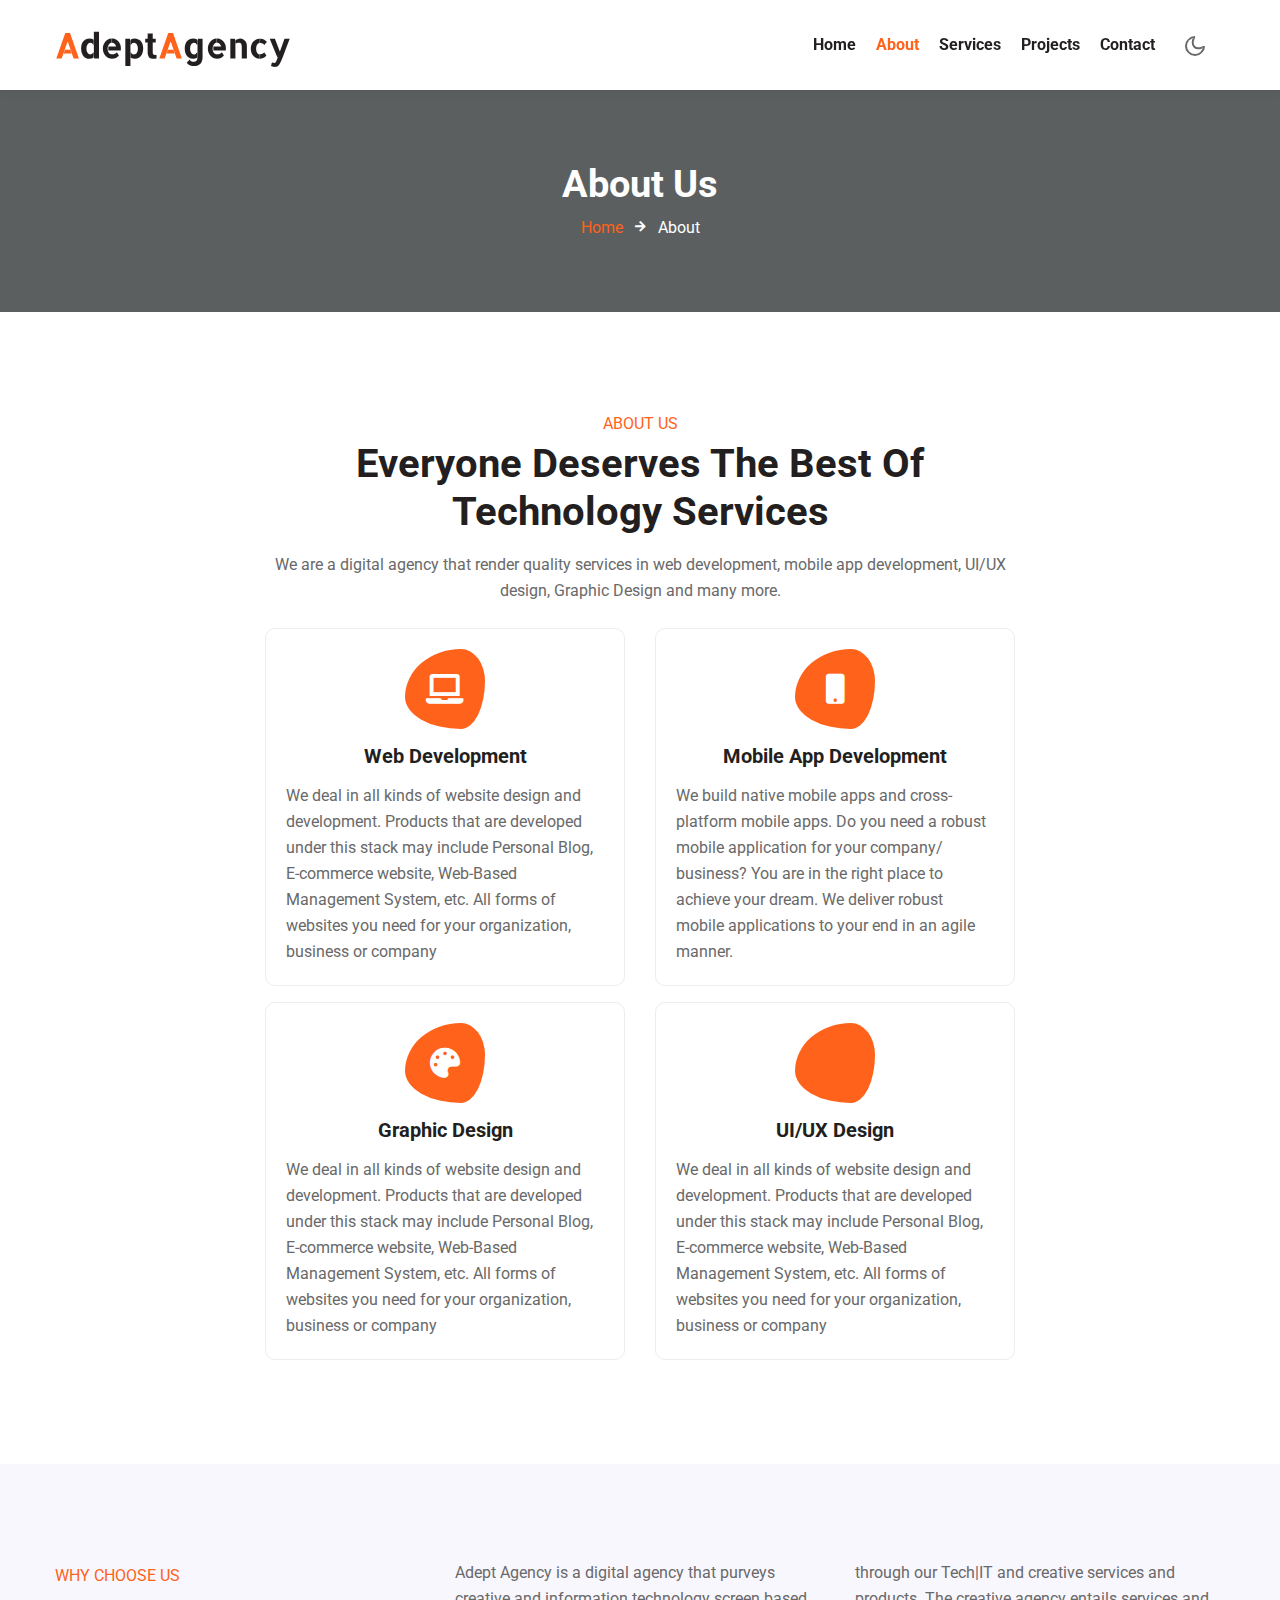
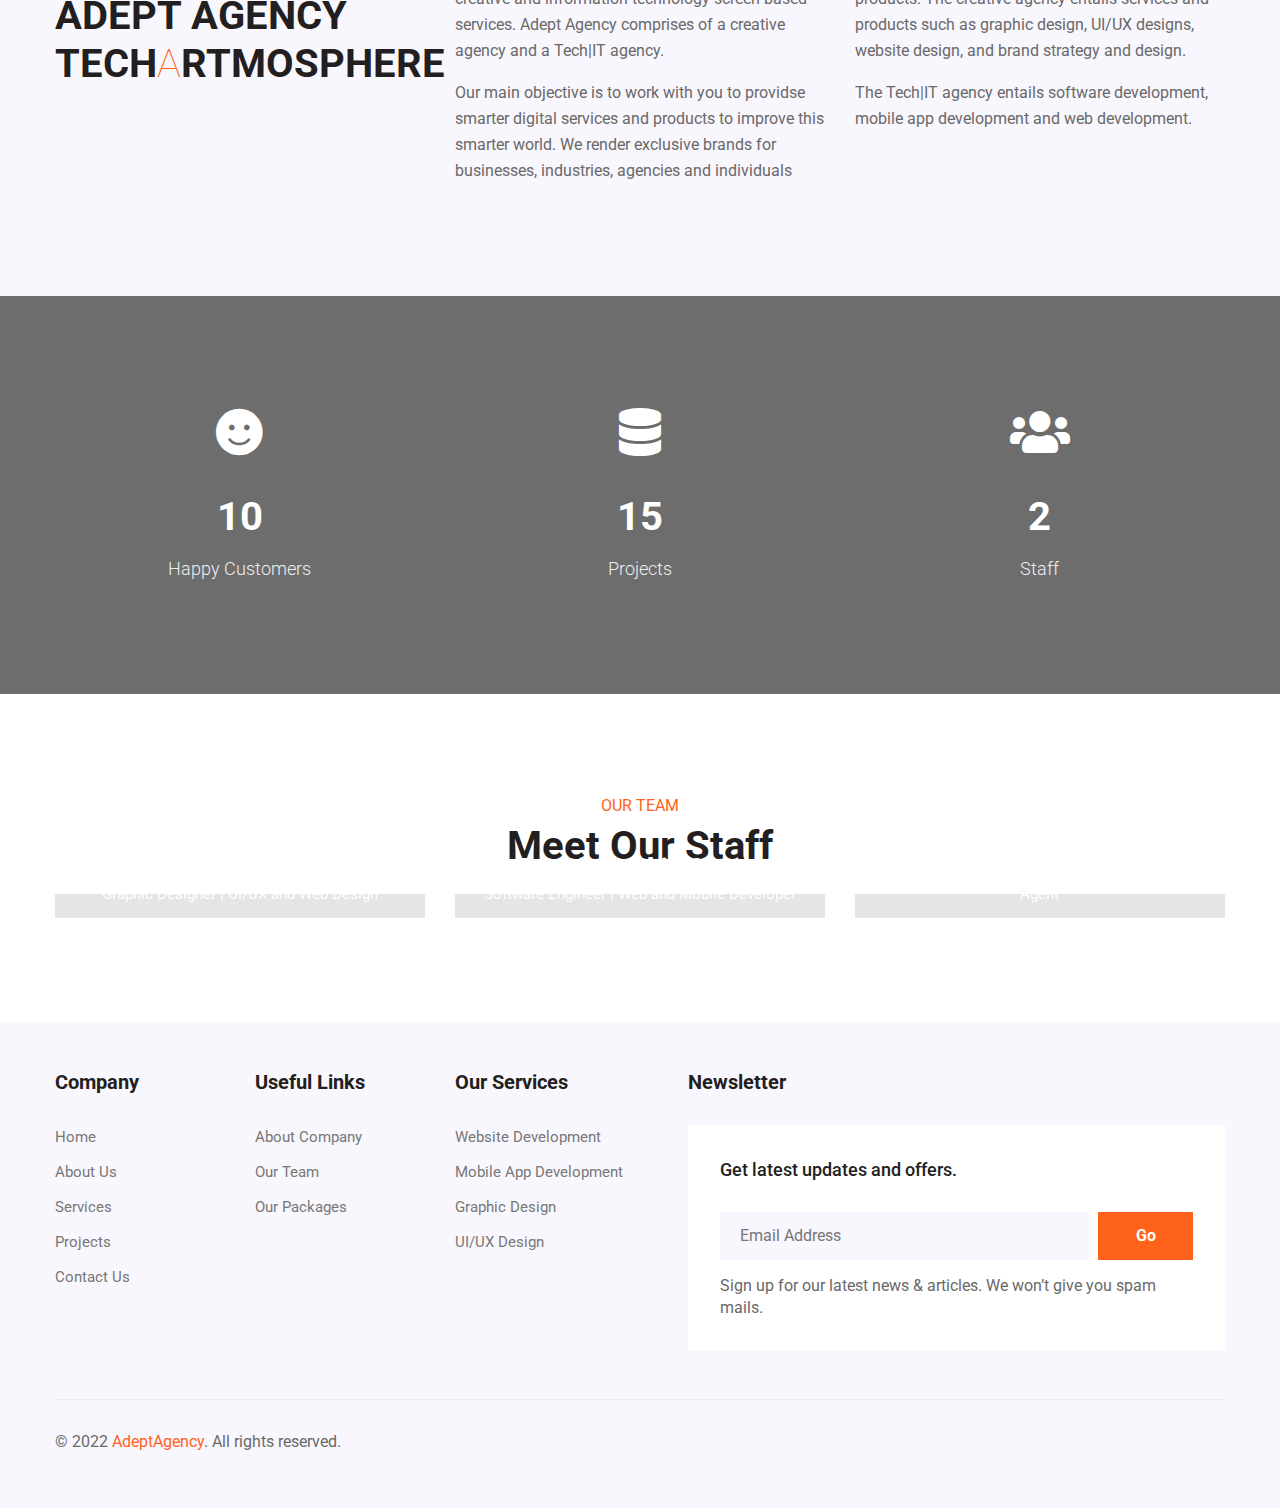
==== commit 4e8e5a81: "worked alot more and also worked on the Projects page" ====
--- a/about.html
+++ b/about.html
@@ -52,26 +52,12 @@
             <li class="nav-item">
               <a class="nav-link" href="services.html">Services</a>
             </li>
-
+            <li class="nav-item">
+              <a class="nav-link" href="projects.html">Projects</a>
+            </li>
             <li class="nav-item">
               <a class="nav-link" href="contact.html">Contact</a>
             </li>
-            <div class="search-right">
-              <a href="#search" title="search"><span class="fa fa-search" aria-hidden="true"></span></a>
-              <!-- search popup -->
-              <div id="search" class="pop-overlay">
-                <div class="popup">
-
-                  <form action="#" method="GET" class="search-box">
-                    <input type="search" placeholder="Enter Keyword" name="search" required="required" autofocus="">
-                    <button type="submit" class="btn">Search Now</button>
-                  </form>
-
-                </div>
-                <a class="close" href="#close">×</a>
-              </div>
-              <!-- /search popup -->
-            </div>
           </ul>
         </div>
         <!-- toggle switch for light and dark theme -->
--- a/assets/css/style-starter.css
+++ b/assets/css/style-starter.css
@@ -15941,8 +15941,7 @@
   font-weight: normal;
 }
 
-.w3l-how-grids-3 .grid-bg1 {
-  background: url(../images/banner2.jpg) no-repeat center;
+.w3l-how-grids-3 .grid-bg1, .grid-bg2, .grid-bg3, .grid-bg4, .grid-bg5 {
   background-size: cover;
   -webkit-background-size: cover;
   -moz-background-size: cover;
@@ -15956,64 +15955,24 @@
   z-index: 1;
 }
 
+.w3l-how-grids-3 .grid-bg1 {
+  background: url(../images/projects/life-spring-chapel.png) no-repeat center;
+}
+
 .w3l-how-grids-3 .grid-bg2 {
-  background: url(../images/banner4.jpg) no-repeat center;
-  background-size: cover;
-  -webkit-background-size: cover;
-  -moz-background-size: cover;
-  -o-background-size: cover;
-  -ms-background-size: cover;
-  padding: 50px 30px;
-  min-height: 300px;
-  display: grid;
-  align-content: end;
-  position: relative;
-  z-index: 1;
+  background: url(../images/projects/madina-trans.png) no-repeat center;
 }
 
 .w3l-how-grids-3 .grid-bg3 {
-  background: url(../images/g1.jpg) no-repeat center;
-  background-size: cover;
-  -webkit-background-size: cover;
-  -moz-background-size: cover;
-  -o-background-size: cover;
-  -ms-background-size: cover;
-  padding: 50px 30px;
-  min-height: 300px;
-  display: grid;
-  align-content: end;
-  position: relative;
-  z-index: 1;
+  background: url(../images/projects/hsrcag.png) no-repeat center;
 }
 
 .w3l-how-grids-3 .grid-bg4 {
   background: url(../images/g2.jpg) no-repeat center;
-  background-size: cover;
-  -webkit-background-size: cover;
-  -moz-background-size: cover;
-  -o-background-size: cover;
-  -ms-background-size: cover;
-  padding: 50px 30px;
-  min-height: 300px;
-  display: grid;
-  align-content: end;
-  position: relative;
-  z-index: 1;
 }
 
 .w3l-how-grids-3 .grid-bg5 {
   background: url(../images/g3.jpg) no-repeat center;
-  background-size: cover;
-  -webkit-background-size: cover;
-  -moz-background-size: cover;
-  -o-background-size: cover;
-  -ms-background-size: cover;
-  padding: 50px 30px;
-  min-height: 300px;
-  display: grid;
-  align-content: end;
-  position: relative;
-  z-index: 1;
 }
 
 .w3l-how-grids-3 .margin-top {
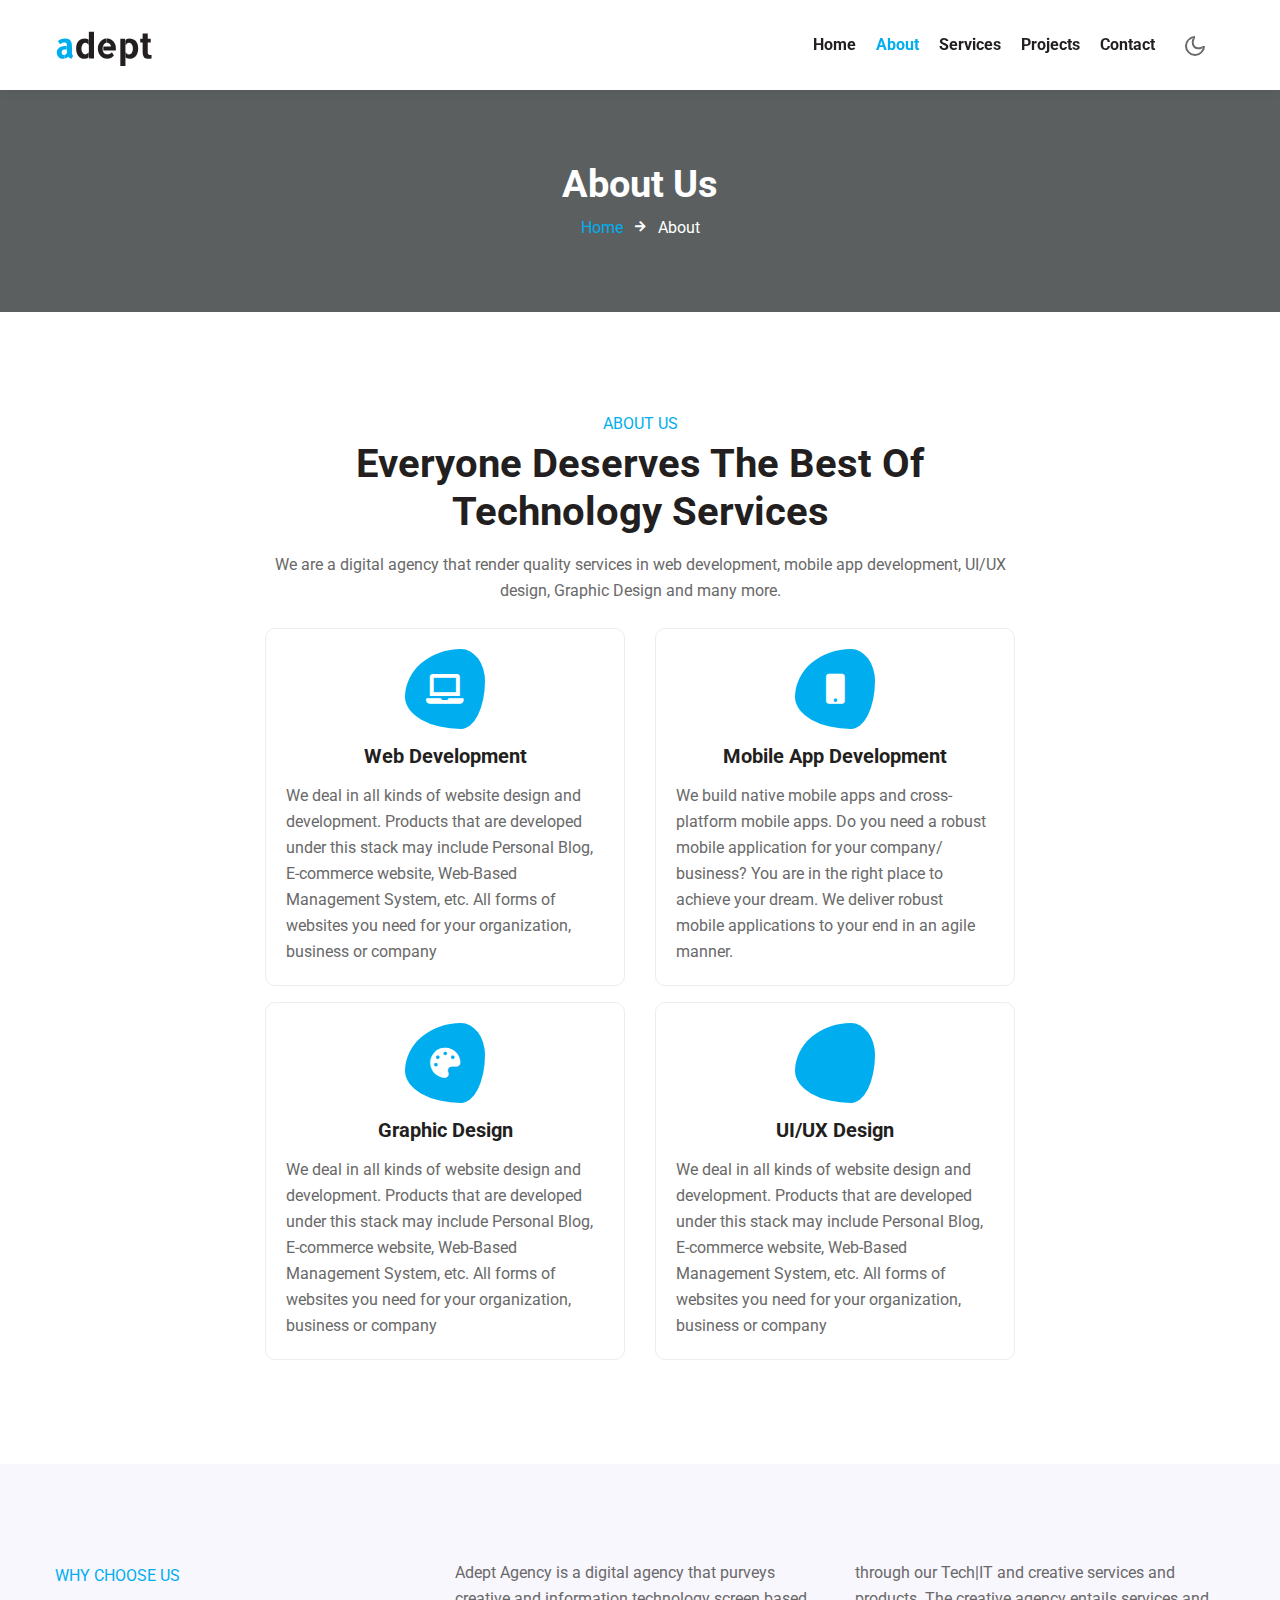
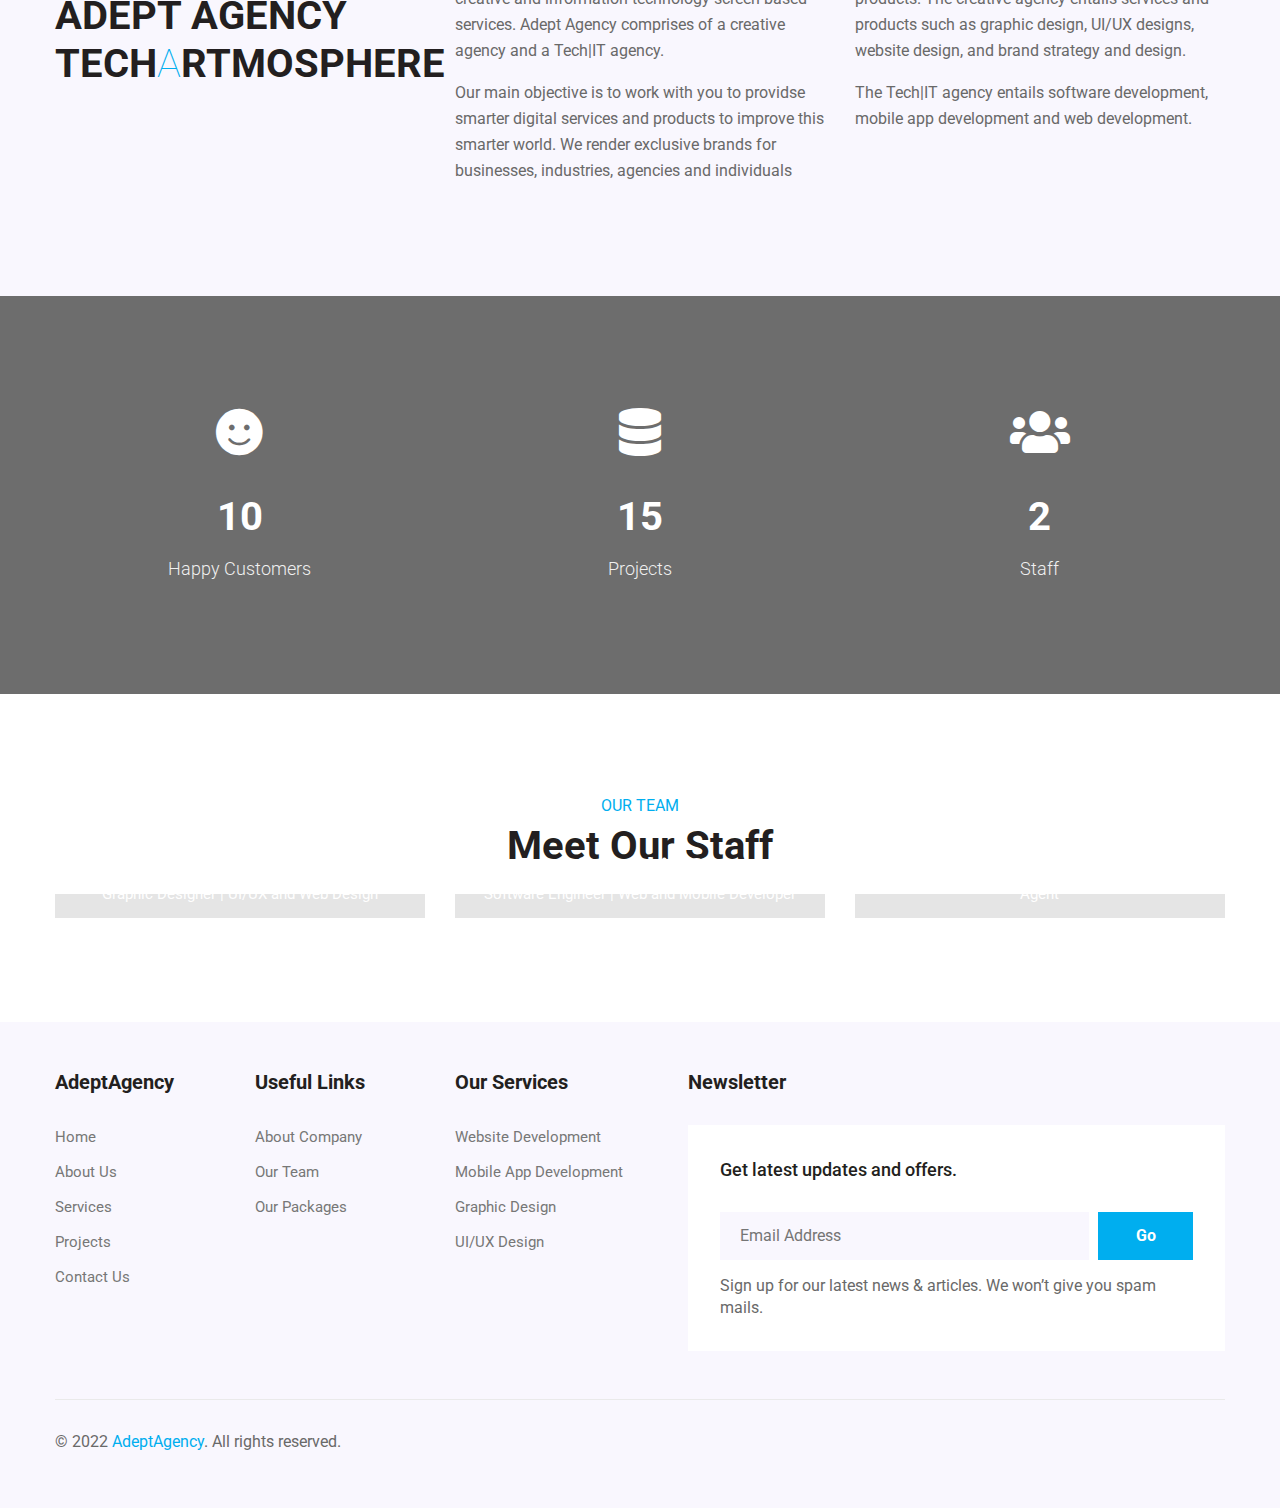
==== commit 12377edb: "Almost done" ====
--- a/about.html
+++ b/about.html
@@ -27,7 +27,7 @@
     <div class="container">
       <nav class="navbar navbar-expand-lg stroke">
         <h1><a class="navbar-brand mr-lg-5" href="index.html">
-            <span>A</span>dept<span>A</span>gency
+            <span>a</span>dept
           </a></h1>
         <!-- if logo is image enable this   
       <a class="navbar-brand" href="#index.html">
@@ -285,7 +285,7 @@
             <div class="col-lg-6 column">
               <div class="row">
                 <div class="col-md-4 column">
-                  <h3>Company</h3>
+                  <h3>AdeptAgency</h3>
                   <ul class="footer-gd-16">
                     <li><a href="index.html">Home</a></li>
                     <li><a href="about.html">About Us</a></li>
--- a/assets/css/style-starter.css
+++ b/assets/css/style-starter.css
@@ -2796,7 +2796,6 @@
   color: #fff;
   background-color: var(--primary-color);
   border-color: var(--primary-color);
-  box-shadow: 0 0 0 0.2rem rgba(255, 98, 26, 0.69);
 }
 
 .btn-primary:focus,
@@ -2804,7 +2803,6 @@
   color: #fff;
   background-color: var(--primary-color);
   border-color: var(--primary-color);
-  box-shadow: 0 0 0 0.2rem rgba(255, 98, 26, 0.69);
 }
 
 .btn-primary.disabled,
@@ -14098,8 +14096,8 @@
 }
 
 :root {
-  --primary-color: #ff621a;
-  --secondary-color: #ff5100;
+  --primary-color: #00aeef ;
+  --secondary-color: #00aeef;
   --font-color: #696969;
   --bg-color: #fff;
   --heading-color: #231f20;
@@ -14112,11 +14110,11 @@
   --iframe-filter: grayscale(0%);
   --widget-bg: #231f20;
   --icon-color: #fff;
-  --icon-hover-color: #ff621a;
+  --icon-hover-color: #00aeef;
 }
 
 [data-theme="dark"] {
-  --primary-color: #ff621a;
+  --primary-color: #00aeef;
   --secondary-color: #273c66;
   --font-color: #afafaf;
   --bg-color: #0b0d0e;
@@ -14629,7 +14627,7 @@
   padding: 0;
   font-size: 34px;
   font-weight: 700;
-  text-transform: capitalize;
+  text-transform: none;
   color: var(--logo-color);
   font-family: "Allerta Stencil", sans-serif;
 }
@@ -15235,7 +15233,7 @@
 }
 
 .w3l-main-slider .banner-view {
-  background: url(../images/banner1.jpg) no-repeat center;
+  background: url(../images/landing/landing1.jpg) no-repeat center;
   background-size: cover;
   min-height: 100vh;
   position: relative;
